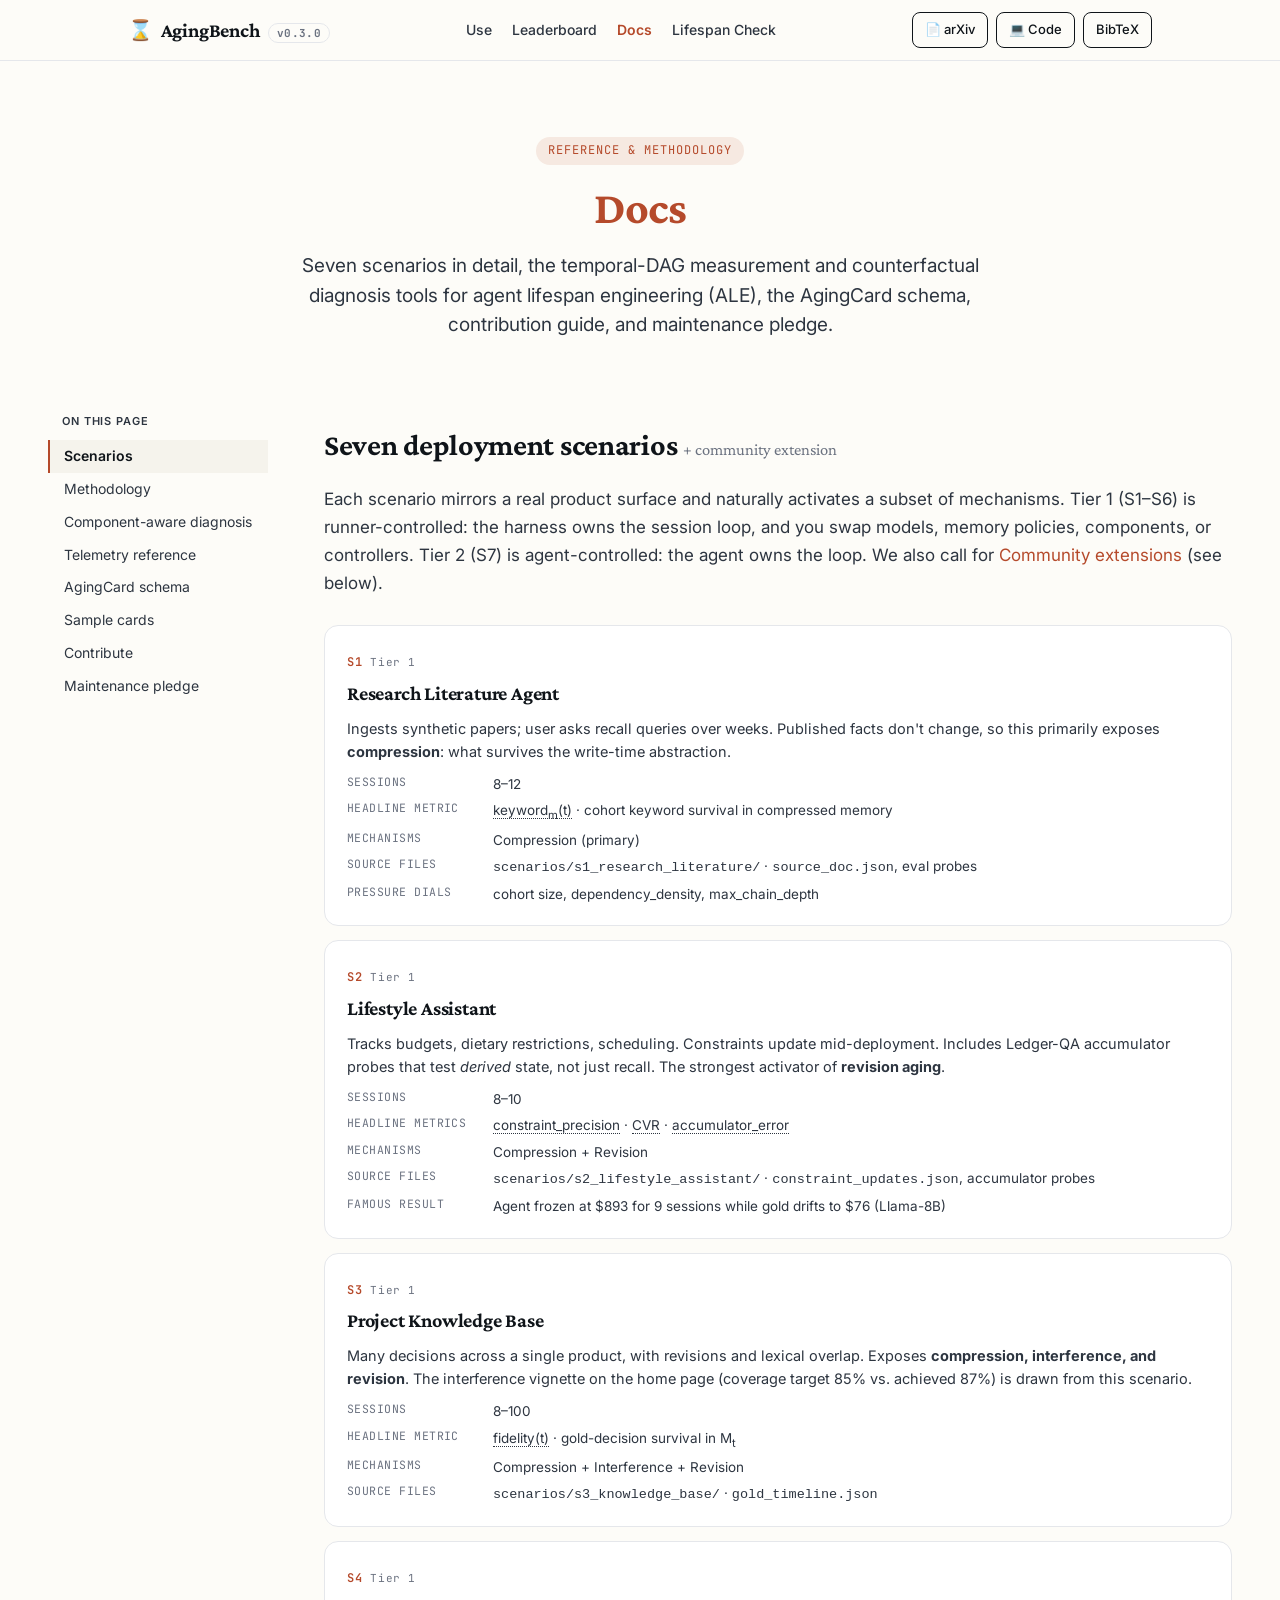
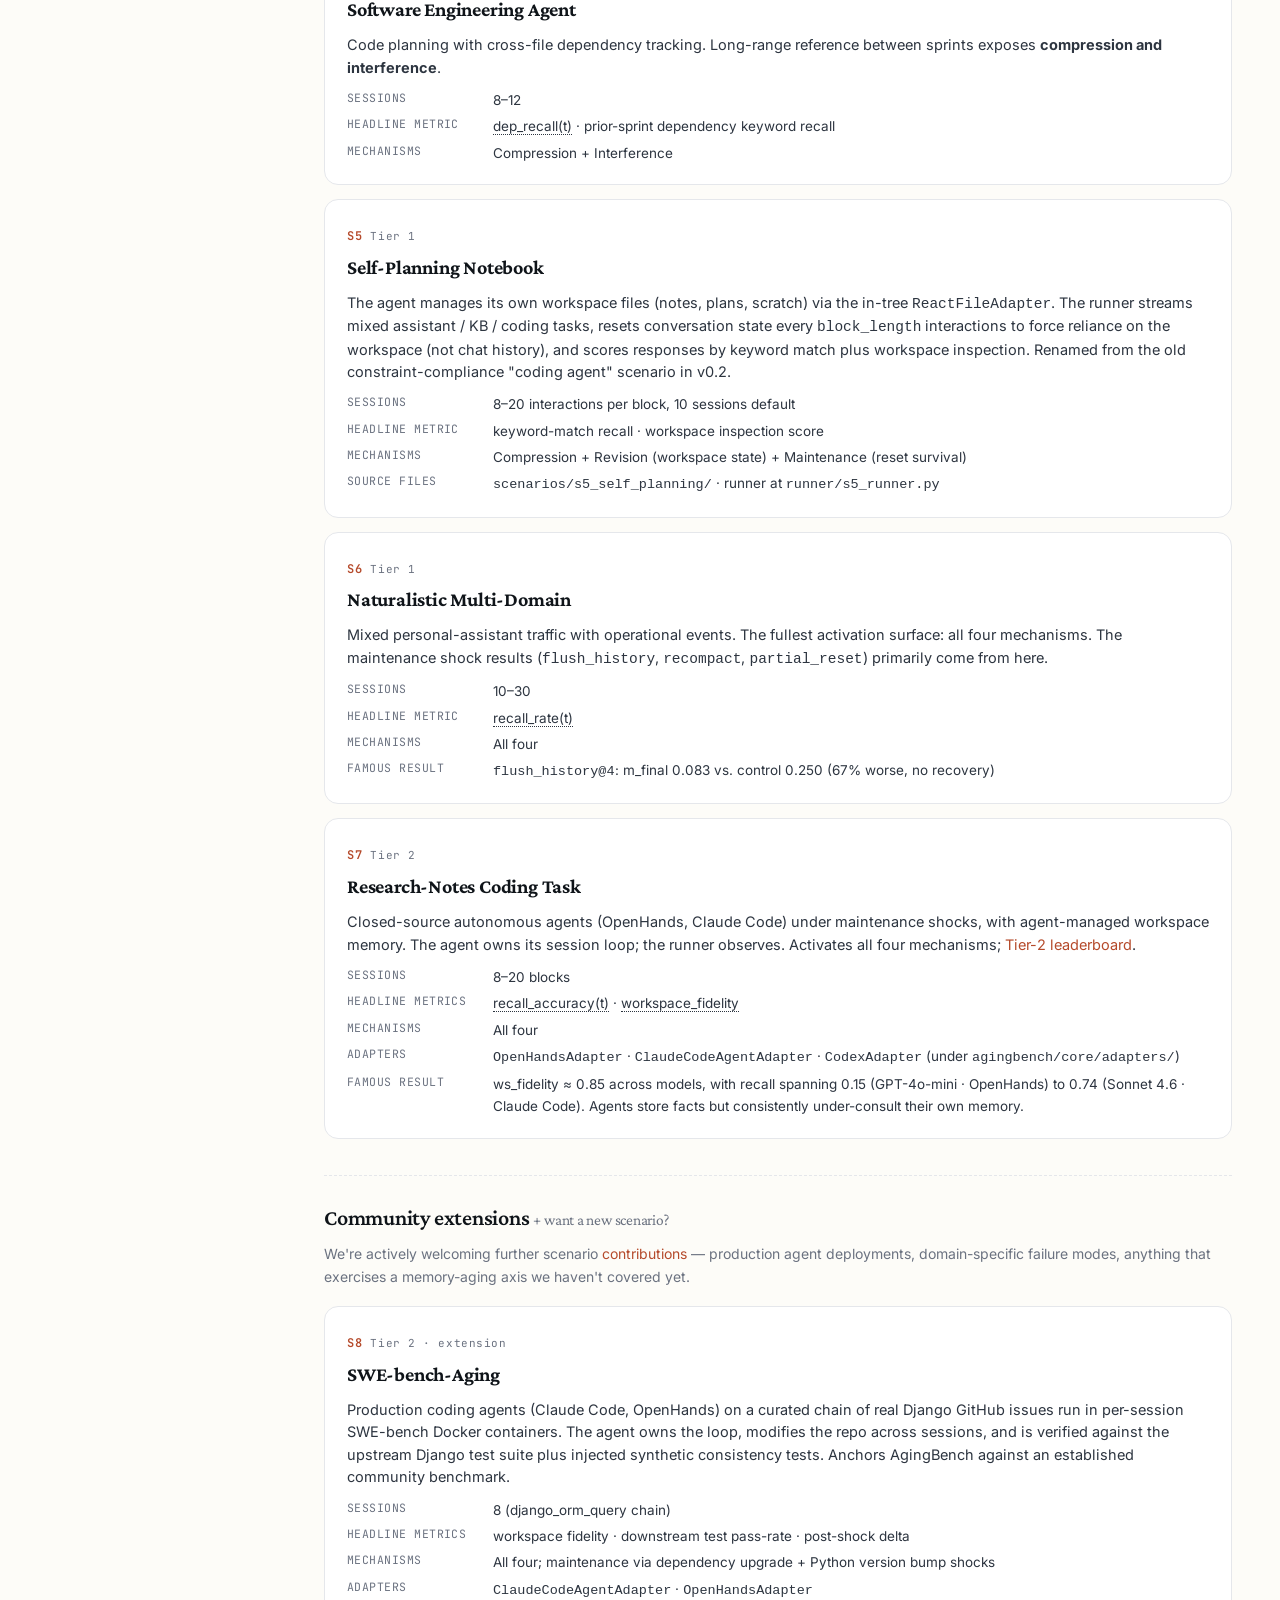
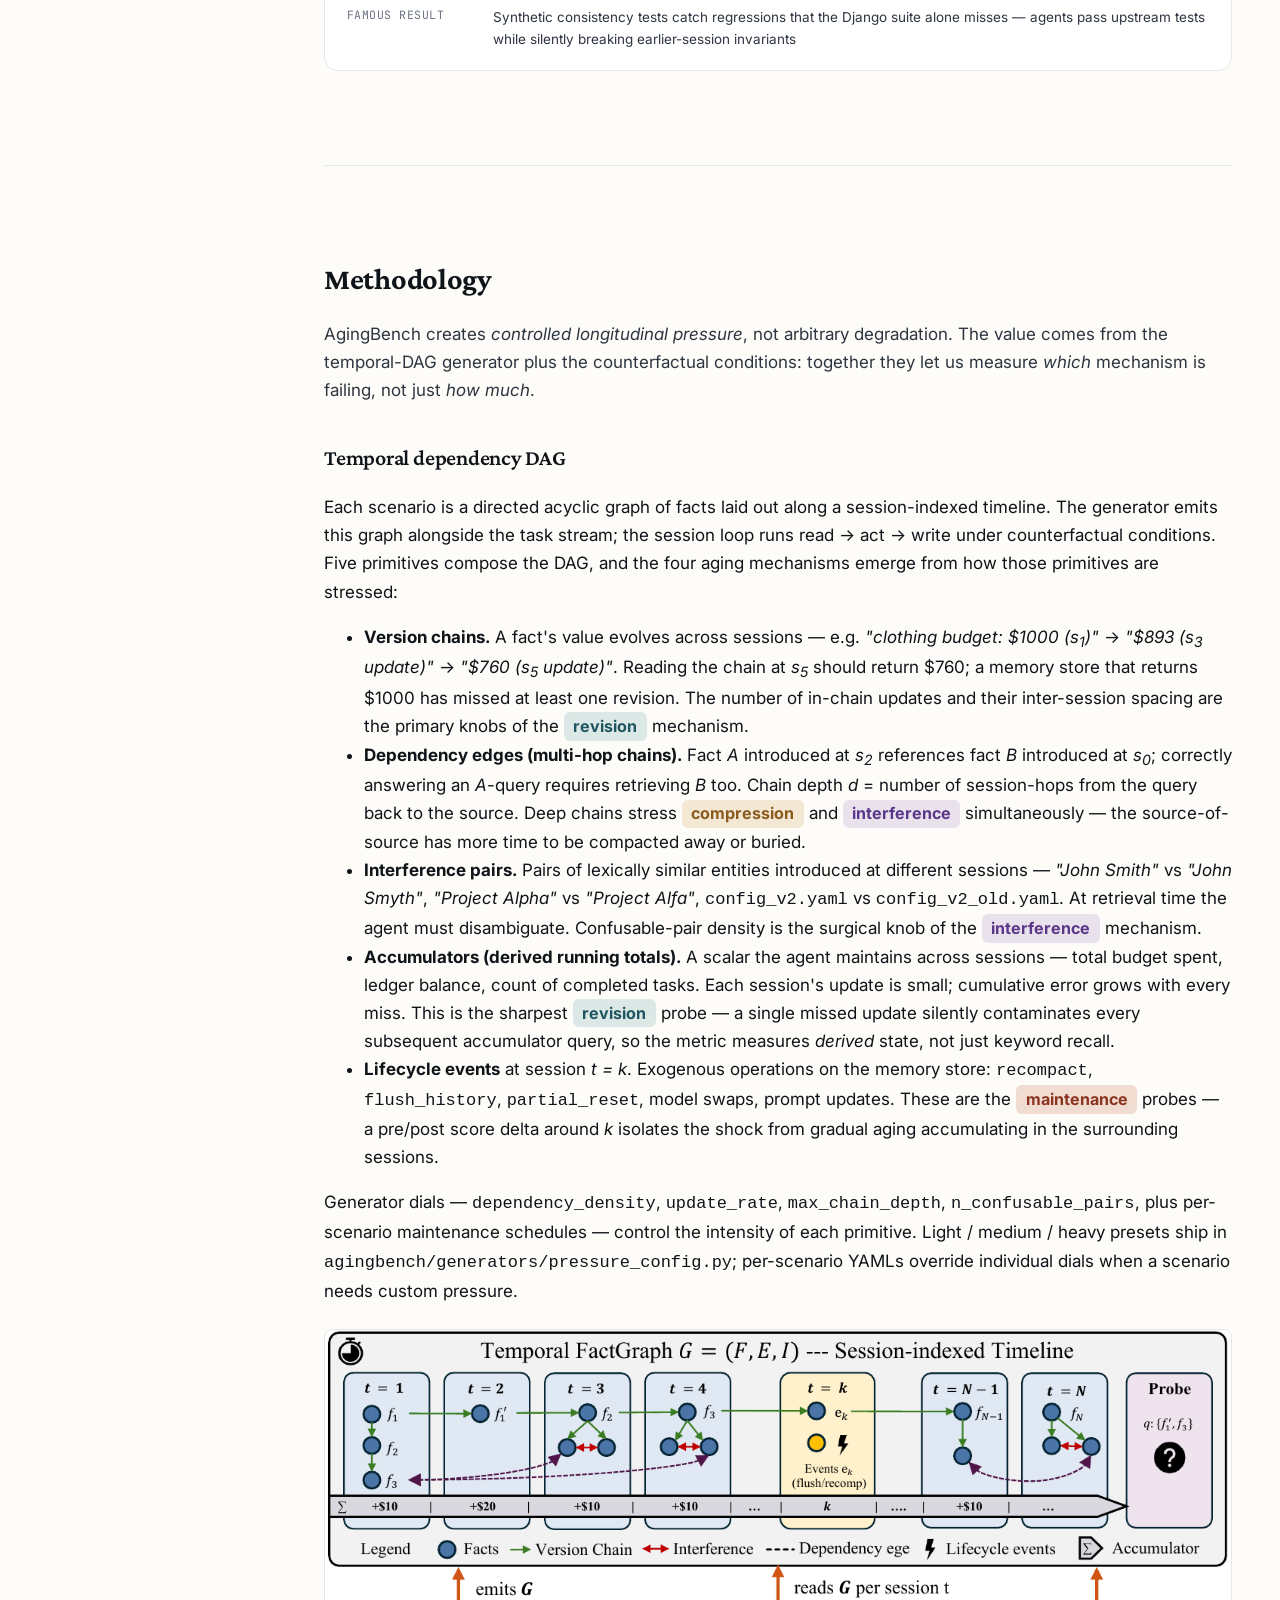
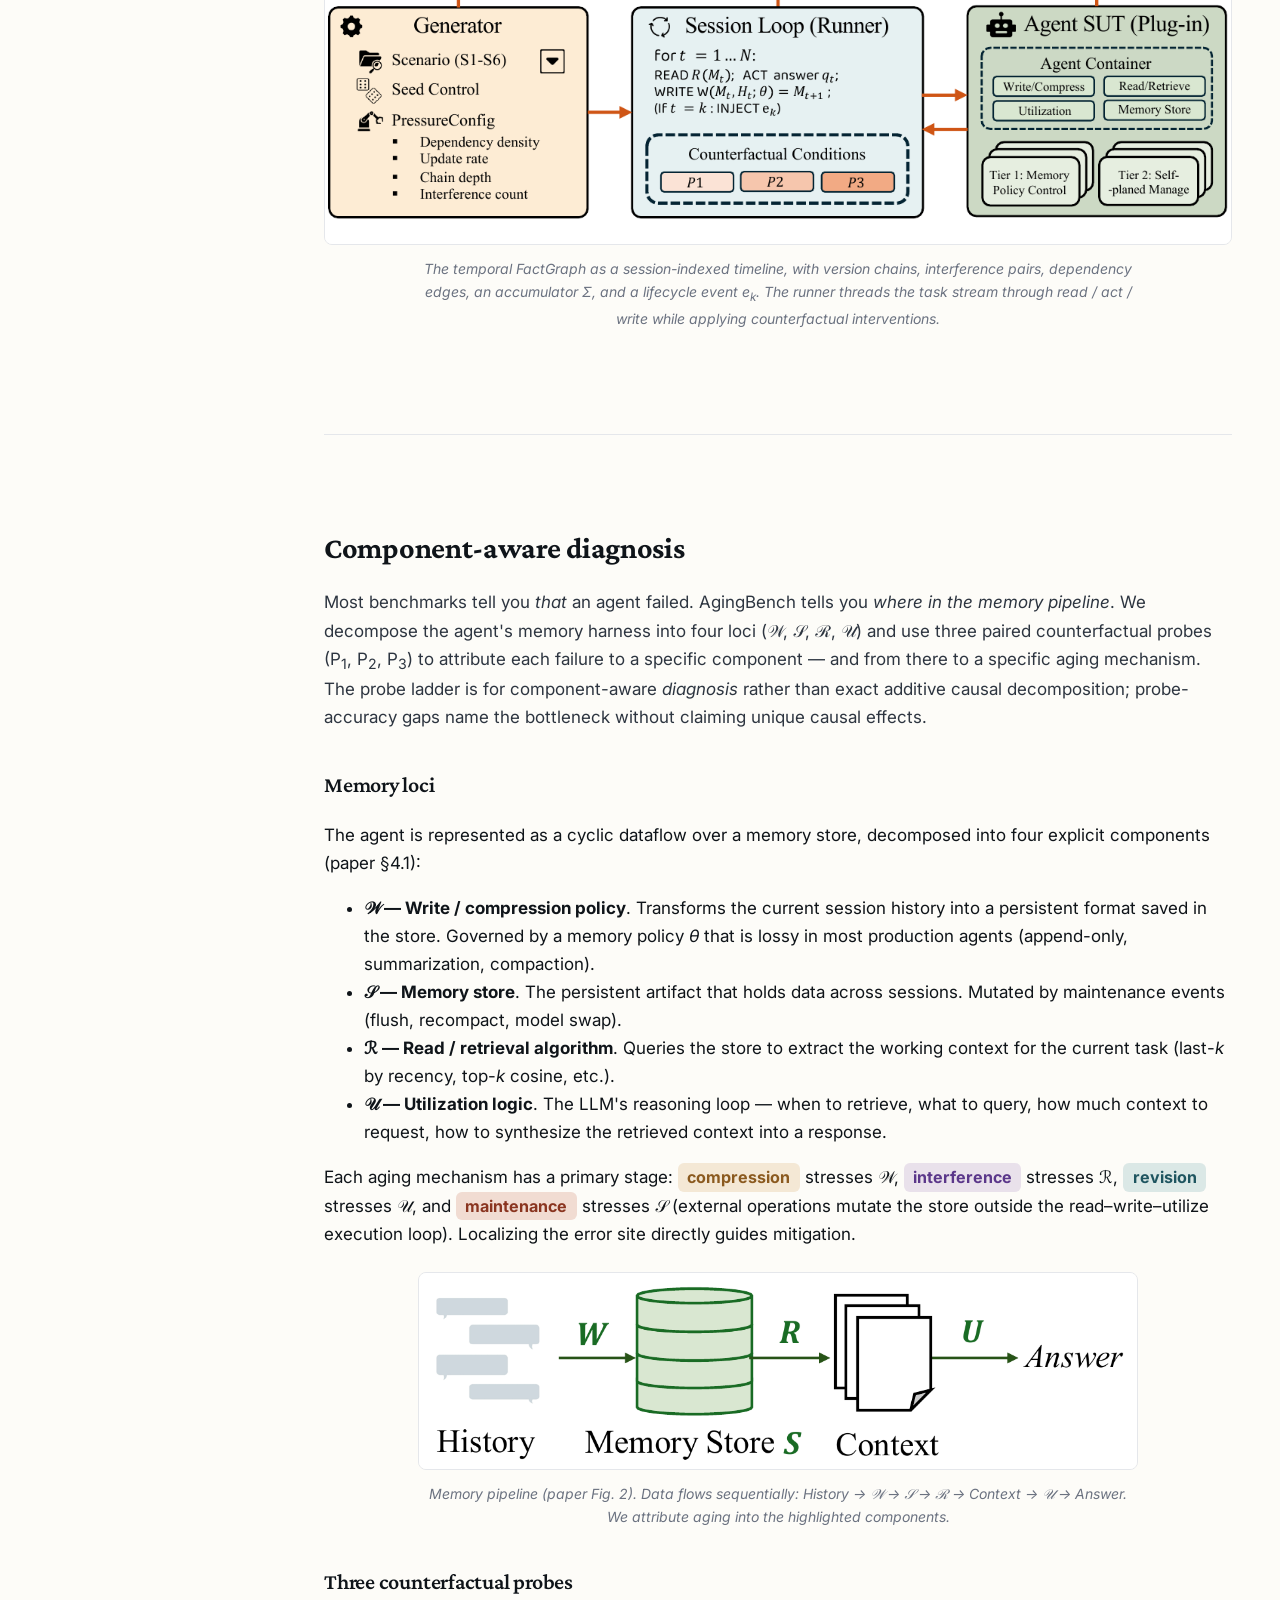
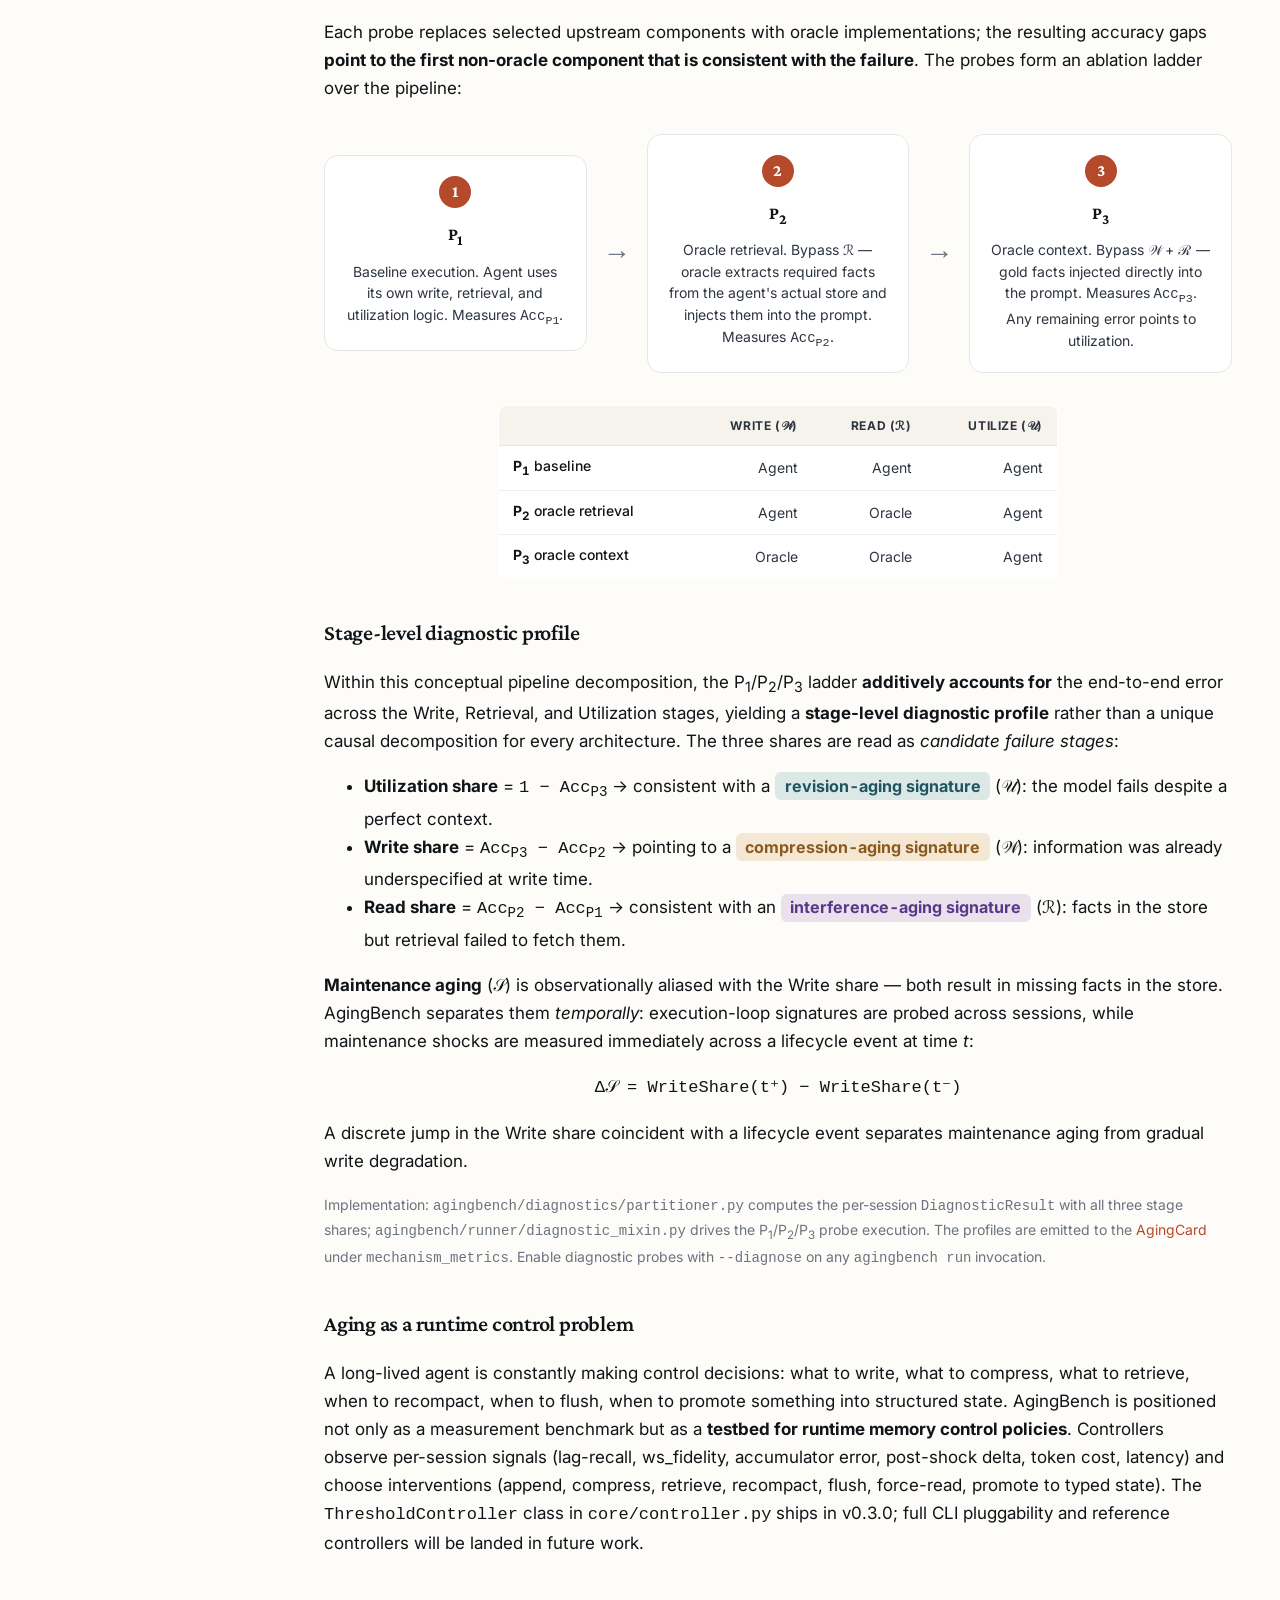
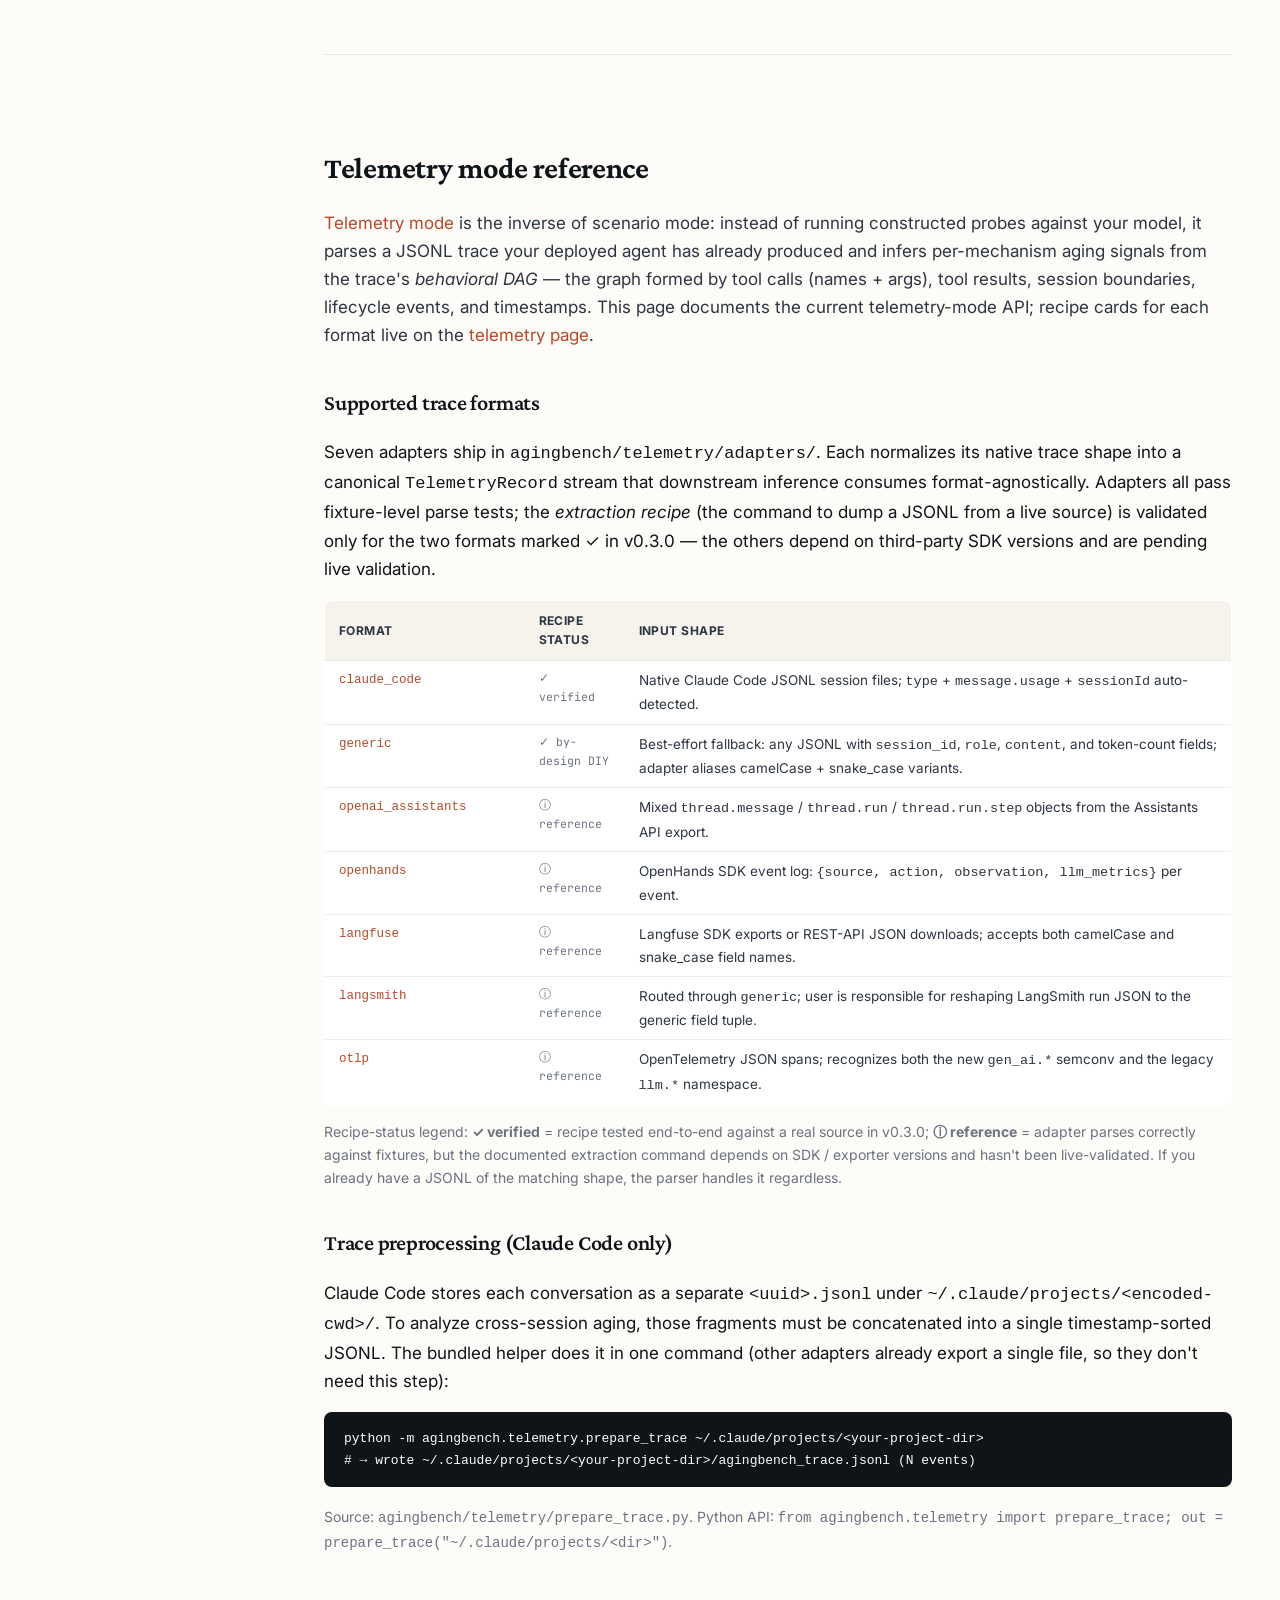
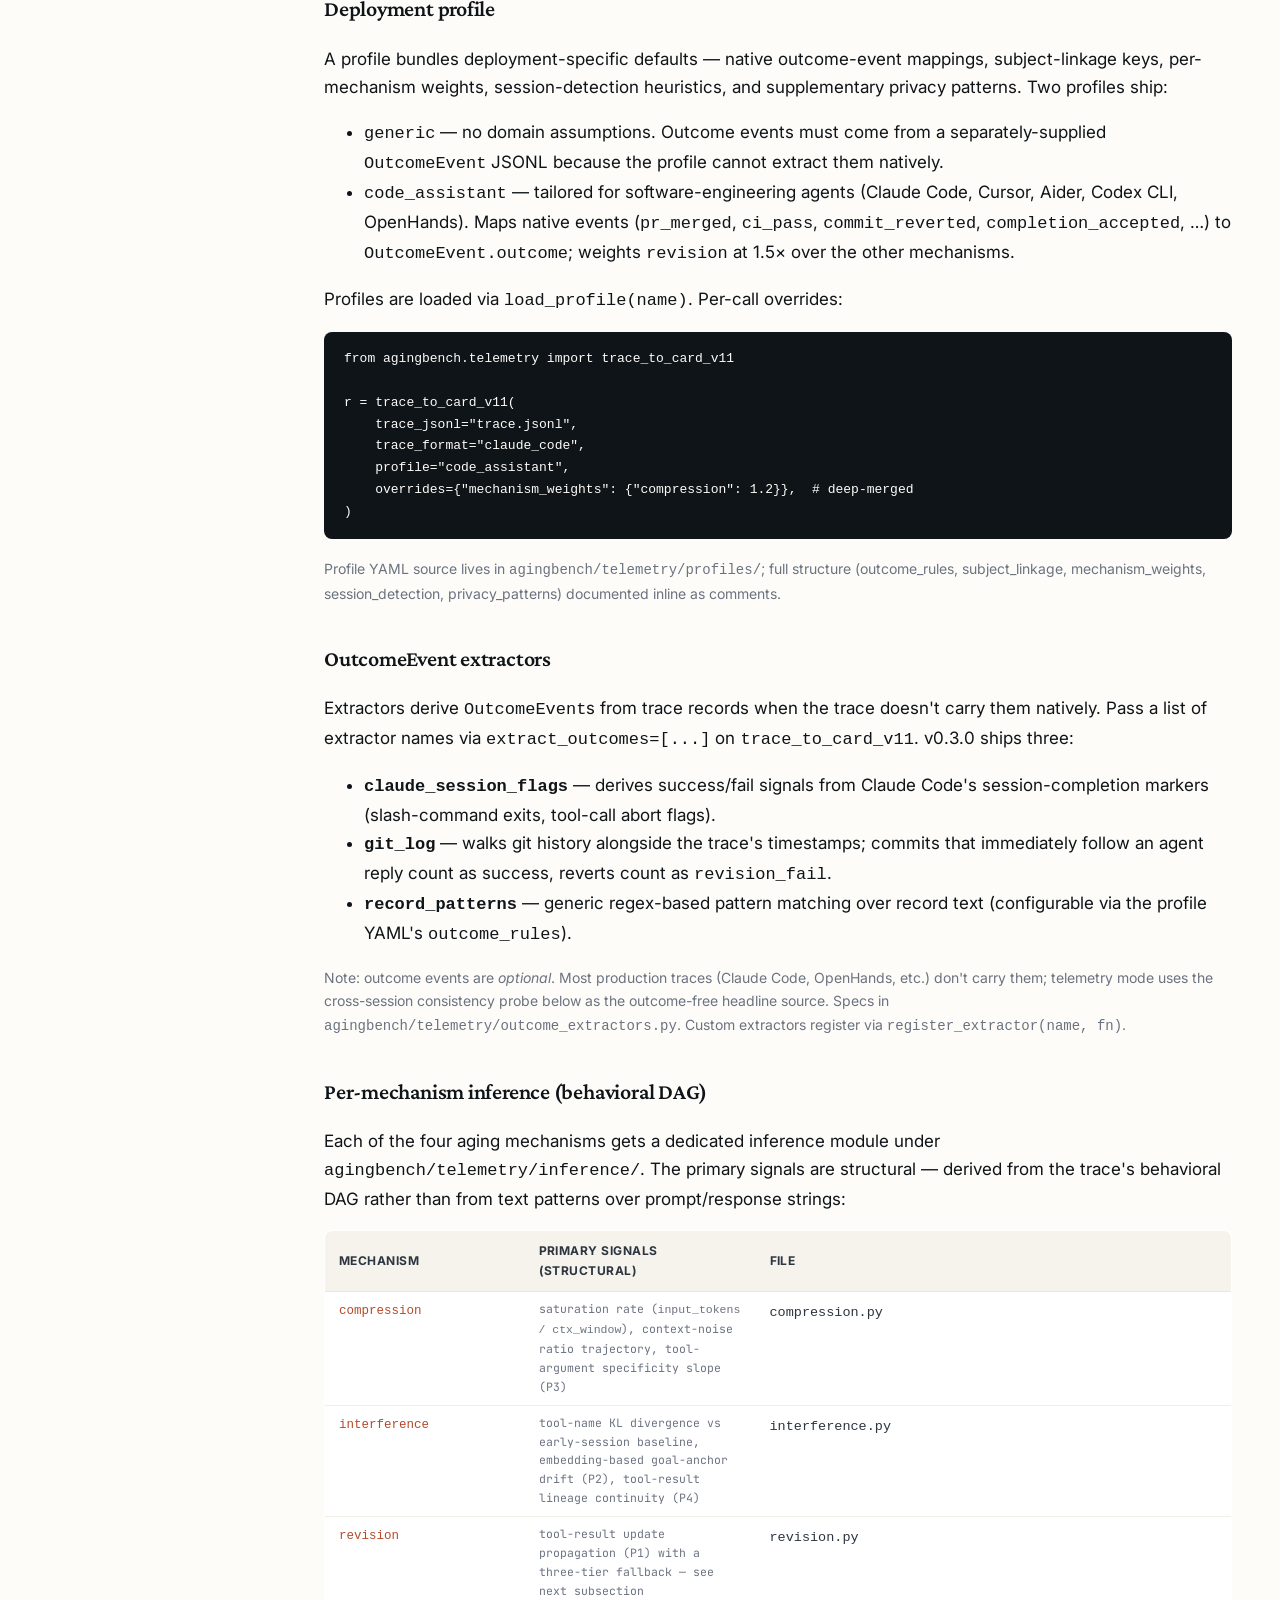
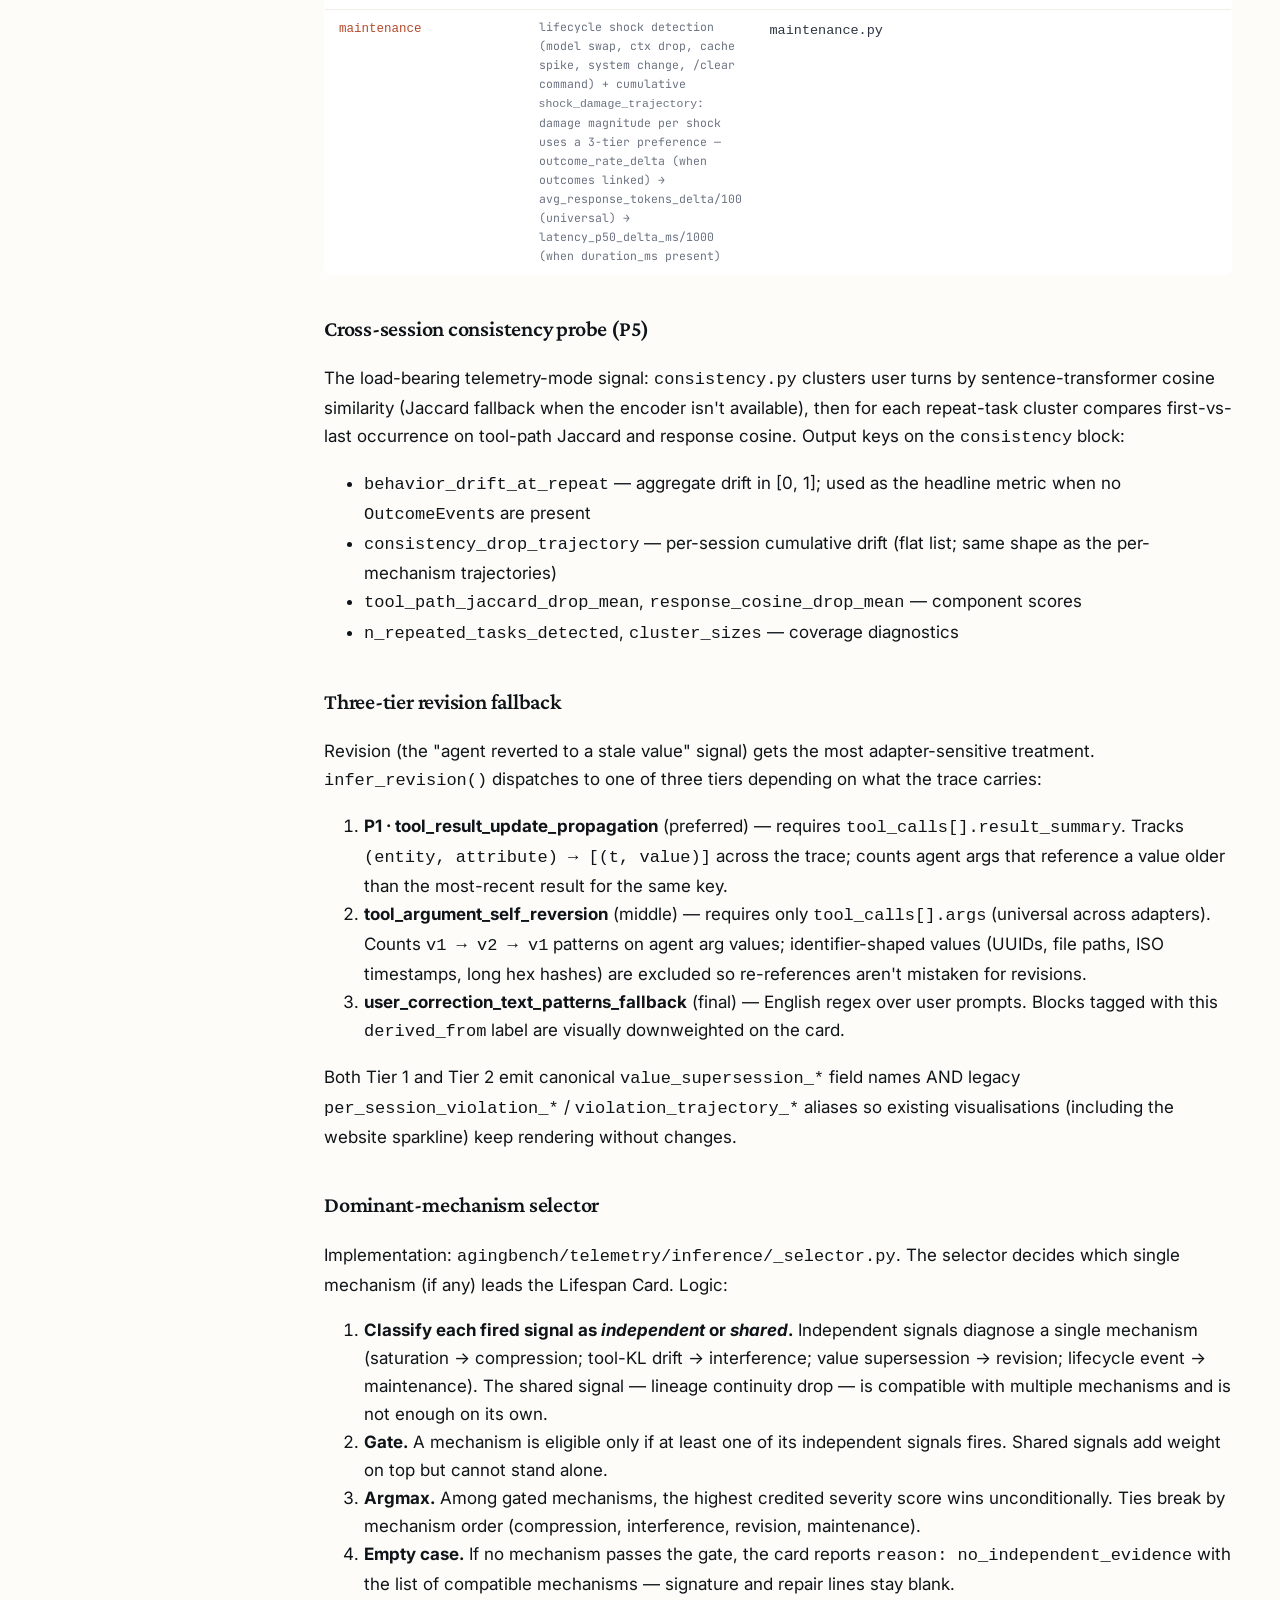
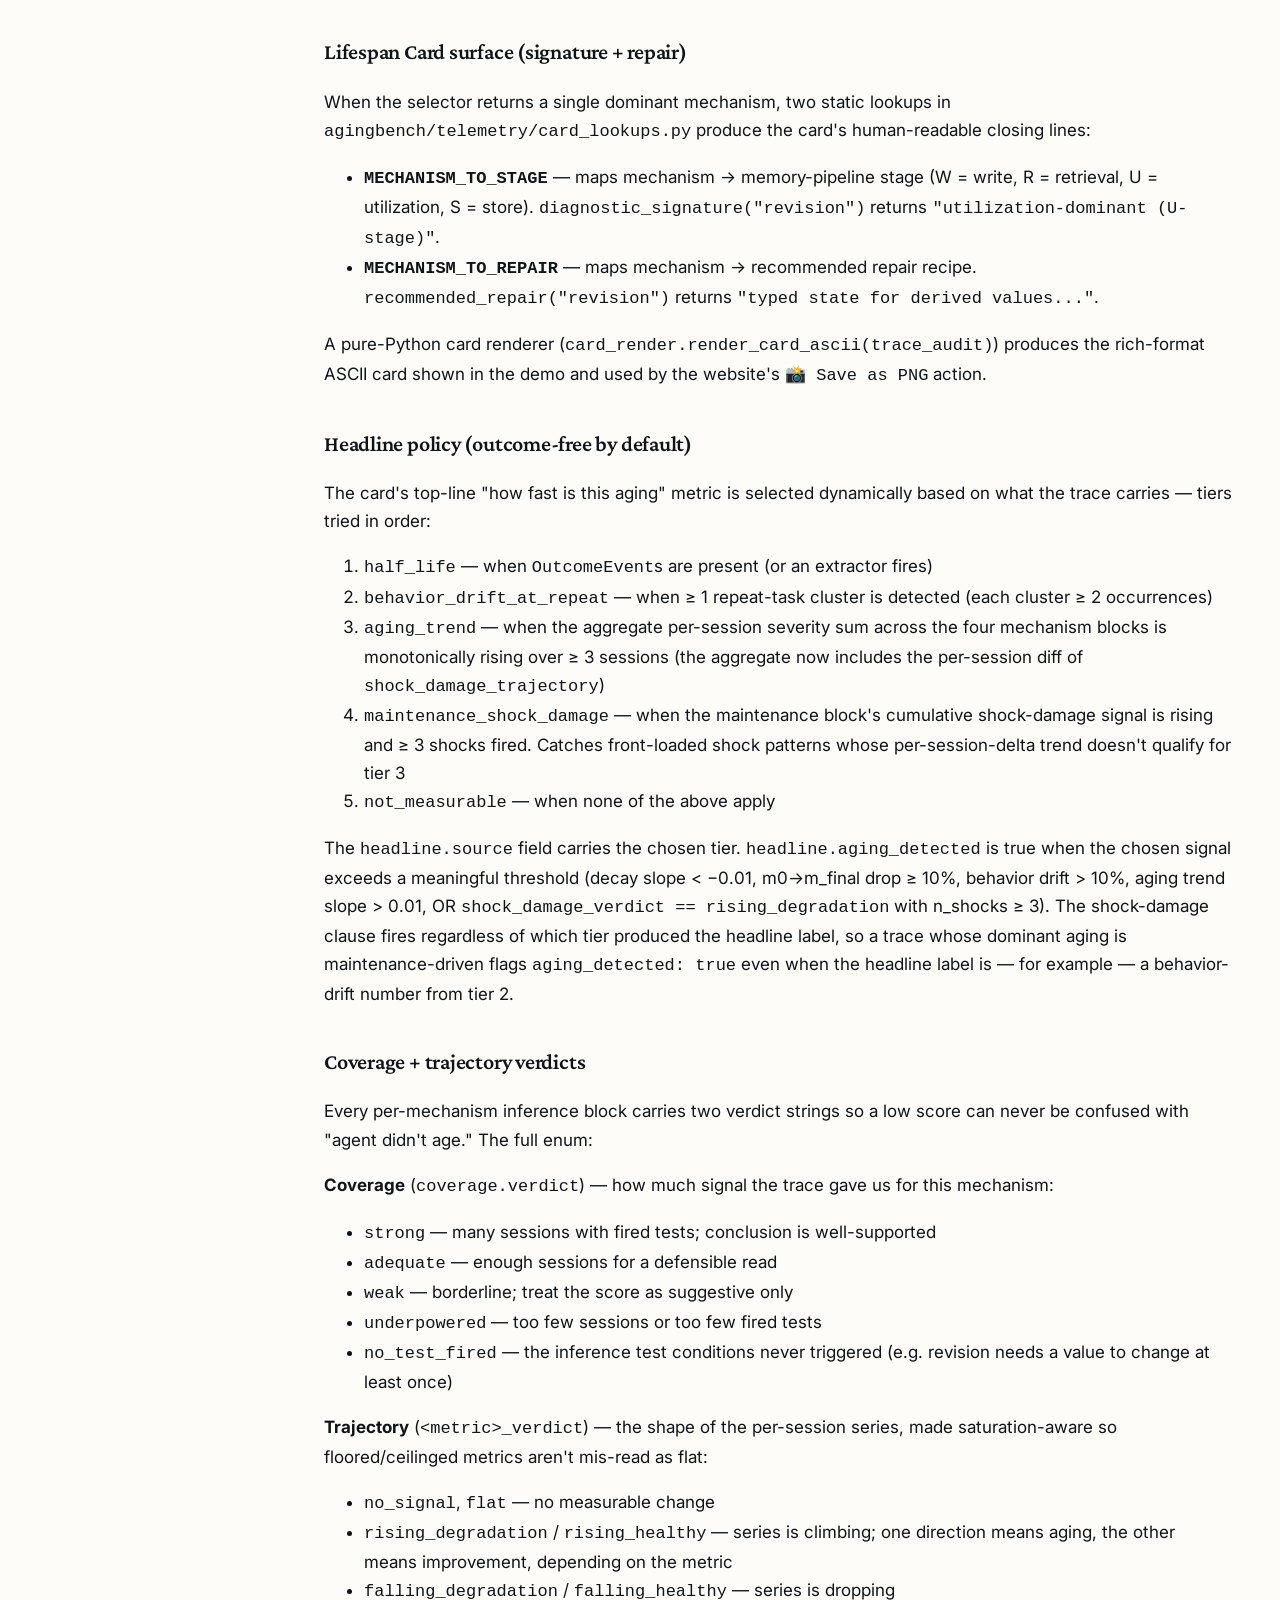
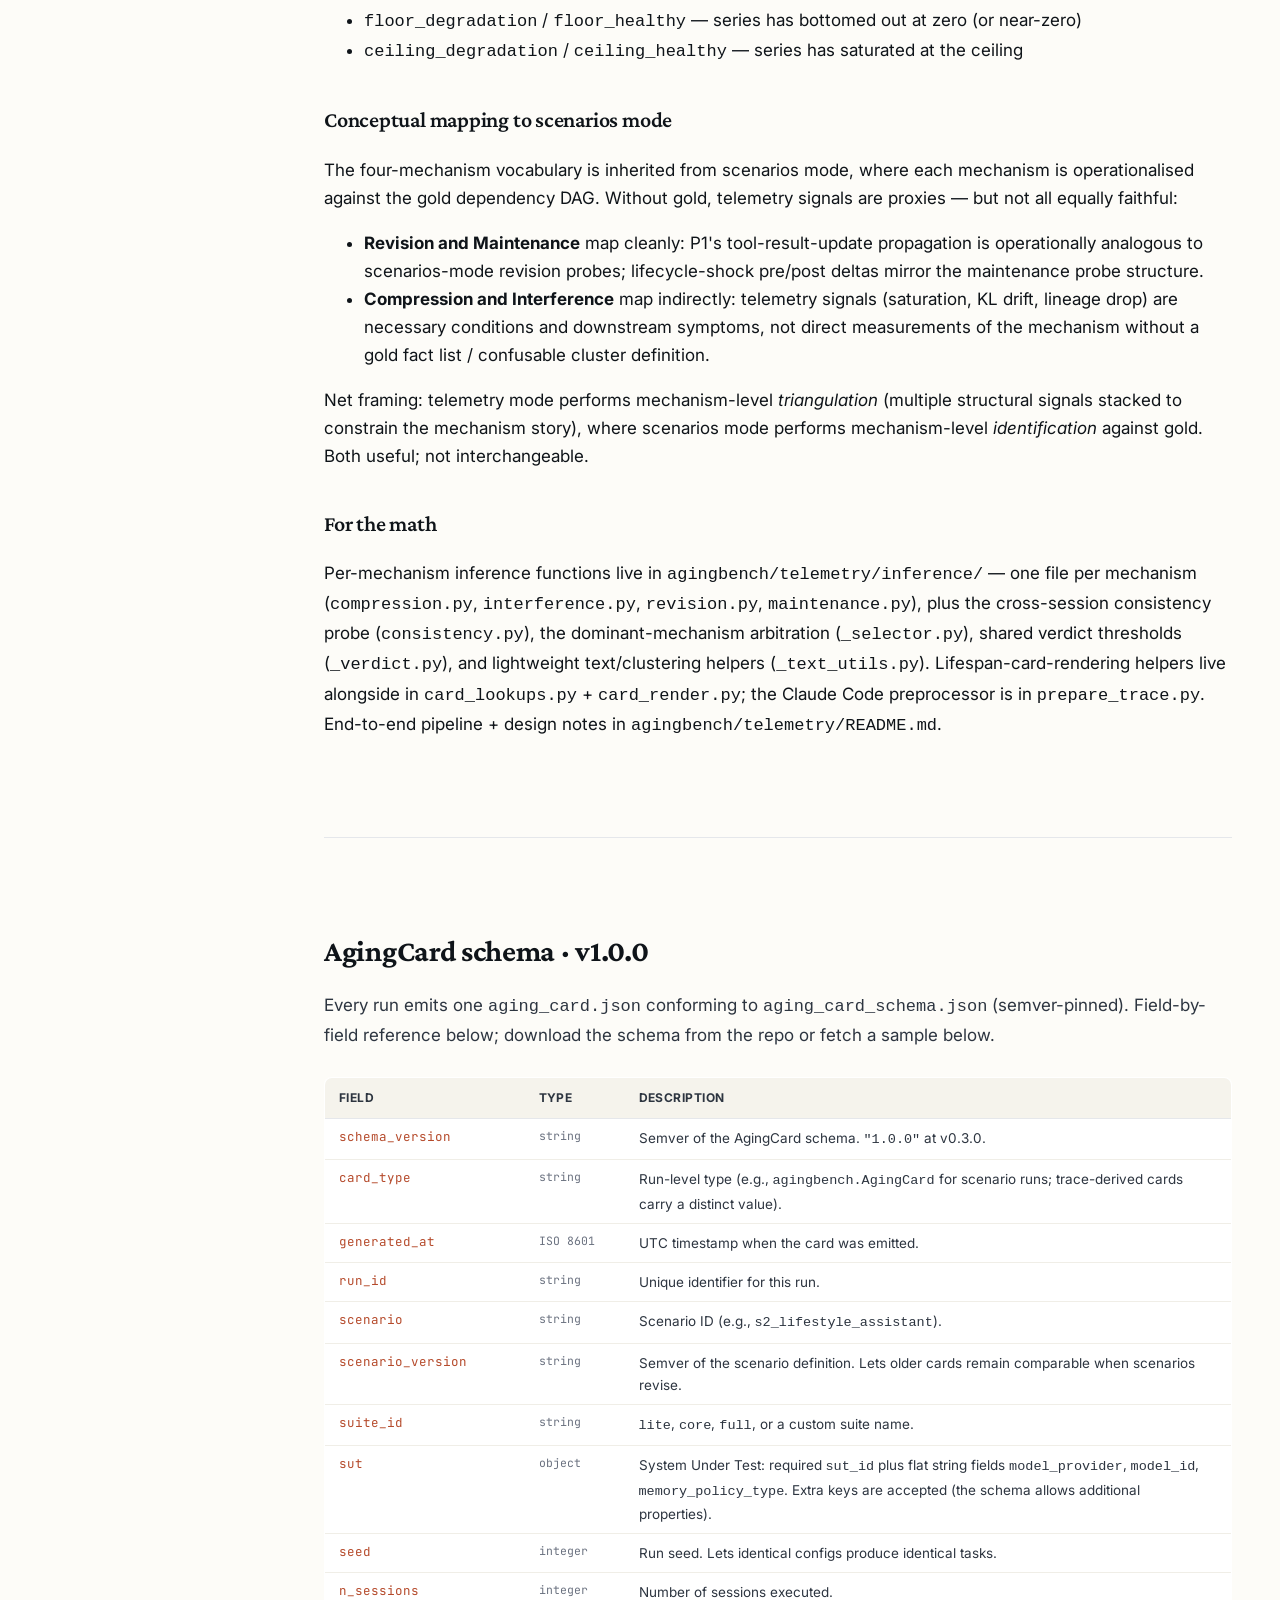
==== docs.html @ 707716f9 "fix urls" ====
<!DOCTYPE html>
<html lang="en">
<head>
  <meta charset="UTF-8" />
  <meta name="viewport" content="width=device-width, initial-scale=1.0" />
  <title>Docs · AgingBench</title>
  <meta name="description" content="Scenarios catalog, methodology, AgingCard schema reference, contributing guide, and maintenance pledge for AgingBench." />

  <meta property="og:title" content="AgingBench documentation" />
  <meta property="og:description" content="Scenarios, methodology, AgingCard schema, contributing." />
  <meta property="og:type" content="website" />

  <link rel="icon" href="data:image/svg+xml;utf8,&lt;svg xmlns='http://www.w3.org/2000/svg' viewBox='0 0 64 64'&gt;&lt;text y='52' font-size='52'&gt;⌛&lt;/text&gt;&lt;/svg&gt;" />
  <link rel="preconnect" href="https://fonts.googleapis.com" />
  <link rel="preconnect" href="https://fonts.gstatic.com" crossorigin />
  <link href="https://fonts.googleapis.com/css2?family=Crimson+Pro:wght@400;600;700&family=Inter:wght@400;500;600;700&family=JetBrains+Mono:wght@400;500&display=swap" rel="stylesheet" />
  <link rel="stylesheet" href="assets/css/main.css" />
</head>
<body>

<!-- ========== HEADER ========== -->
<header class="site-header">
  <div class="container header-inner">
    <a class="brand" href="index.html"><span class="brand-mark">⌛</span> AgingBench<span class="version-badge">v0.3.0</span></a>
    <nav class="top-nav">
      <a href="use.html">Use</a>
      <a href="leaderboard.html">Leaderboard</a>
      <a href="docs.html" aria-current="page" class="nav-active">Docs</a>
      <a href="telemetry.html">Lifespan Check</a>
    </nav>
    <div class="resource-buttons">
      <a href="https://arxiv.org/abs/2605.XXXXX" class="btn" target="_blank" rel="noopener">📄 arXiv</a>
      <a href="https://github.com/AgingBench/AgingBench" class="btn">💻 Code</a>
      <a href="index.html#cite" class="btn">BibTeX</a>
    </div>
  </div>
</header>

<a id="top"></a>

<!-- ========== HERO ========== -->
<section class="hero hero-tight">
  <div class="container">
    <p class="venue-tag">Reference &amp; methodology</p>
    <h1 class="hero-title">Docs</h1>
    <p class="hero-tagline">Seven scenarios in detail, the temporal-DAG measurement and counterfactual diagnosis tools for agent lifespan engineering (ALE), the AgingCard schema, contribution guide, and maintenance pledge.</p>
  </div>
</section>

<!-- ========== DOCS LAYOUT (sidebar + main) ========== -->
<div class="docs-layout">
  <aside class="docs-sidebar">
    <nav class="docs-side-nav" aria-label="Page contents">
      <p class="docs-side-label">On this page</p>
      <a href="#scenarios" data-spy="scenarios">Scenarios</a>
      <a href="#methodology" data-spy="methodology">Methodology</a>
      <a href="#diagnose" data-spy="diagnose">Component-aware diagnosis</a>
      <a href="#telemetry" data-spy="telemetry">Telemetry reference</a>
      <a href="#schema" data-spy="schema">AgingCard schema</a>
      <a href="#samples" data-spy="samples">Sample cards</a>
      <!-- TEMP: Harbor integration hidden until follow-up release -->
      <!-- <a href="#harbor" data-spy="harbor">Harbor integration <em>(planned)</em></a> -->
      <a href="#contribute" data-spy="contribute">Contribute</a>
      <a href="#pledge" data-spy="pledge">Maintenance pledge</a>
    </nav>
  </aside>

  <main class="docs-main">

<!-- ========== SCENARIOS CATALOG ========== -->
<section id="scenarios" class="section">
  <div class="container">
    <h2 class="section-title">Seven deployment scenarios <span class="muted-line" style="font-size:0.55em; font-weight:400; letter-spacing:0;">+ community extension</span></h2>
    <p class="section-lead">Each scenario mirrors a real product surface and naturally activates a subset of mechanisms. Tier 1 (S1–S6) is runner-controlled: the harness owns the session loop, and you swap models, memory policies, components, or controllers. Tier 2 (S7) is agent-controlled: the agent owns the loop. We also call for <a href="#extensions-divider">Community extensions</a> (see below).</p>

    <article class="scenario-detail">
      <div class="scen-id">S1</div><span class="scen-tier">Tier 1</span>
      <h4>Research Literature Agent</h4>
      <p>Ingests synthetic papers; user asks recall queries over weeks. Published facts don't change, so this primarily exposes <strong>compression</strong>: what survives the write-time abstraction.</p>
      <dl>
        <dt>Sessions</dt><dd>8–12</dd>
        <dt>Headline metric</dt><dd><span class="metric" data-metric="kw_m">keyword<sub>m</sub>(t)</span> · cohort keyword survival in compressed memory</dd>
        <dt>Mechanisms</dt><dd>Compression (primary)</dd>
        <dt>Source files</dt><dd><code>scenarios/s1_research_literature/</code> · <code>source_doc.json</code>, eval probes</dd>
        <dt>Pressure dials</dt><dd>cohort size, dependency_density, max_chain_depth</dd>
      </dl>
    </article>

    <article class="scenario-detail">
      <div class="scen-id">S2</div><span class="scen-tier">Tier 1</span>
      <h4>Lifestyle Assistant</h4>
      <p>Tracks budgets, dietary restrictions, scheduling. Constraints update mid-deployment. Includes Ledger-QA accumulator probes that test <em>derived</em> state, not just recall. The strongest activator of <strong>revision aging</strong>.</p>
      <dl>
        <dt>Sessions</dt><dd>8–10</dd>
        <dt>Headline metrics</dt><dd><span class="metric" data-metric="prec">constraint_precision</span> · <span class="metric" data-metric="cvr">CVR</span> · <span class="metric" data-metric="accum_err">accumulator_error</span></dd>
        <dt>Mechanisms</dt><dd>Compression + Revision</dd>
        <dt>Source files</dt><dd><code>scenarios/s2_lifestyle_assistant/</code> · <code>constraint_updates.json</code>, accumulator probes</dd>
        <dt>Famous result</dt><dd>Agent frozen at $893 for 9 sessions while gold drifts to $76 (Llama-8B)</dd>
      </dl>
    </article>

    <article class="scenario-detail">
      <div class="scen-id">S3</div><span class="scen-tier">Tier 1</span>
      <h4>Project Knowledge Base</h4>
      <p>Many decisions across a single product, with revisions and lexical overlap. Exposes <strong>compression, interference, and revision</strong>. The interference vignette on the home page (coverage target 85% vs. achieved 87%) is drawn from this scenario.</p>
      <dl>
        <dt>Sessions</dt><dd>8–100</dd>
        <dt>Headline metric</dt><dd><span class="metric" data-metric="fidel">fidelity(t)</span> · gold-decision survival in M<sub>t</sub></dd>
        <dt>Mechanisms</dt><dd>Compression + Interference + Revision</dd>
        <dt>Source files</dt><dd><code>scenarios/s3_knowledge_base/</code> · <code>gold_timeline.json</code></dd>
      </dl>
    </article>

    <article class="scenario-detail">
      <div class="scen-id">S4</div><span class="scen-tier">Tier 1</span>
      <h4>Software Engineering Agent</h4>
      <p>Code planning with cross-file dependency tracking. Long-range reference between sprints exposes <strong>compression and interference</strong>.</p>
      <dl>
        <dt>Sessions</dt><dd>8–12</dd>
        <dt>Headline metric</dt><dd><span class="metric" data-metric="dep_rec">dep_recall(t)</span> · prior-sprint dependency keyword recall</dd>
        <dt>Mechanisms</dt><dd>Compression + Interference</dd>
      </dl>
    </article>

    <article class="scenario-detail">
      <div class="scen-id">S5</div><span class="scen-tier">Tier 1</span>
      <h4>Self-Planning Notebook</h4>
      <p>The agent manages its own workspace files (notes, plans, scratch) via the in-tree <code>ReactFileAdapter</code>. The runner streams mixed assistant / KB / coding tasks, resets conversation state every <code>block_length</code> interactions to force reliance on the workspace (not chat history), and scores responses by keyword match plus workspace inspection. Renamed from the old constraint-compliance "coding agent" scenario in v0.2.</p>
      <dl>
        <dt>Sessions</dt><dd>8–20 interactions per block, 10 sessions default</dd>
        <dt>Headline metric</dt><dd>keyword-match recall · workspace inspection score</dd>
        <dt>Mechanisms</dt><dd>Compression + Revision (workspace state) + Maintenance (reset survival)</dd>
        <dt>Source files</dt><dd><code>scenarios/s5_self_planning/</code> · runner at <code>runner/s5_runner.py</code></dd>
      </dl>
    </article>

    <article class="scenario-detail">
      <div class="scen-id">S6</div><span class="scen-tier">Tier 1</span>
      <h4>Naturalistic Multi-Domain</h4>
      <p>Mixed personal-assistant traffic with operational events. The fullest activation surface: all four mechanisms. The maintenance shock results (<code>flush_history</code>, <code>recompact</code>, <code>partial_reset</code>) primarily come from here.</p>
      <dl>
        <dt>Sessions</dt><dd>10–30</dd>
        <dt>Headline metric</dt><dd><span class="metric" data-metric="s6_recall">recall_rate(t)</span></dd>
        <dt>Mechanisms</dt><dd>All four</dd>
        <dt>Famous result</dt><dd><code>flush_history@4</code>: m_final 0.083 vs. control 0.250 (67% worse, no recovery)</dd>
      </dl>
    </article>

    <article class="scenario-detail">
      <div class="scen-id">S7</div><span class="scen-tier">Tier 2</span>
      <h4>Research-Notes Coding Task</h4>
      <p>Closed-source autonomous agents (OpenHands, Claude Code) under maintenance shocks, with agent-managed workspace memory. The agent owns its session loop; the runner observes. Activates all four mechanisms; <a href="leaderboard.html#track-agent">Tier-2 leaderboard</a>.</p>
      <dl>
        <dt>Sessions</dt><dd>8–20 blocks</dd>
        <dt>Headline metrics</dt><dd><span class="metric" data-metric="s7_recall">recall_accuracy(t)</span> · <span class="metric" data-metric="ws_fid">workspace_fidelity</span></dd>
        <dt>Mechanisms</dt><dd>All four</dd>
        <dt>Adapters</dt><dd><code>OpenHandsAdapter</code> · <code>ClaudeCodeAgentAdapter</code> · <code>CodexAdapter</code> (under <code>agingbench/core/adapters/</code>)</dd>
        <dt>Famous result</dt><dd>ws_fidelity ≈ 0.85 across models, with recall spanning 0.15 (GPT-4o-mini · OpenHands) to 0.74 (Sonnet 4.6 · Claude Code). Agents store facts but consistently under-consult their own memory.</dd>
      </dl>
    </article>

    <!-- ========== COMMUNITY EXTENSIONS DIVIDER ========== -->
    <div id="extensions-divider" style="margin: 36px 0 18px; padding-top: 24px; border-top: 1px dashed var(--line);">
      <h3 class="subsection" style="margin: 0 0 6px;">Community extensions <span class="muted" style="font-weight: 400; font-size: 0.7em;">+ want a new scenario?</span></h3>
      <p class="muted-line" style="margin: 0;">We're actively welcoming further scenario <a href="#contribute">contributions</a> — production agent deployments, domain-specific failure modes, anything that exercises a memory-aging axis we haven't covered yet.</p>
    </div>

    <article class="scenario-detail">
      <div class="scen-id">S8</div><span class="scen-tier">Tier 2 · extension</span>
      <h4>SWE-bench-Aging</h4>
      <p>Production coding agents (Claude Code, OpenHands) on a curated chain of real Django GitHub issues run in per-session SWE-bench Docker containers. The agent owns the loop, modifies the repo across sessions, and is verified against the upstream Django test suite plus injected synthetic consistency tests. Anchors AgingBench against an established community benchmark.</p>
      <dl>
        <dt>Sessions</dt><dd>8 (django_orm_query chain)</dd>
        <dt>Headline metrics</dt><dd>workspace fidelity · downstream test pass-rate · post-shock delta</dd>
        <dt>Mechanisms</dt><dd>All four; maintenance via dependency upgrade + Python version bump shocks</dd>
        <dt>Adapters</dt><dd><code>ClaudeCodeAgentAdapter</code> · <code>OpenHandsAdapter</code></dd>
        <dt>Famous result</dt><dd>Synthetic consistency tests catch regressions that the Django suite alone misses — agents pass upstream tests while silently breaking earlier-session invariants</dd>
      </dl>
    </article>

  </div>
</section>

<!-- ========== METHODOLOGY ========== -->
<section id="methodology" class="section">
  <div class="container">
    <h2 class="section-title">Methodology</h2>
    <p class="section-lead">AgingBench creates <em>controlled longitudinal pressure</em>, not arbitrary degradation. The value comes from the temporal-DAG generator plus the counterfactual conditions: together they let us measure <em>which</em> mechanism is failing, not just <em>how much</em>.</p>

    <h3 class="subsection">Temporal dependency DAG</h3>
    <p>Each scenario is a directed acyclic graph of facts laid out along a session-indexed timeline. The generator emits this graph alongside the task stream; the session loop runs read → act → write under counterfactual conditions. Five primitives compose the DAG, and the four aging mechanisms emerge from how those primitives are stressed:</p>
    <ul>
      <li><strong>Version chains.</strong> A fact's value evolves across sessions — e.g. <em>"clothing budget: $1000 (s<sub>1</sub>)"</em> → <em>"$893 (s<sub>3</sub> update)"</em> → <em>"$760 (s<sub>5</sub> update)"</em>. Reading the chain at <em>s<sub>5</sub></em> should return $760; a memory store that returns $1000 has missed at least one revision. The number of in-chain updates and their inter-session spacing are the primary knobs of the <span class="highlight-pill revision">revision</span> mechanism.</li>
      <li><strong>Dependency edges (multi-hop chains).</strong> Fact <em>A</em> introduced at <em>s<sub>2</sub></em> references fact <em>B</em> introduced at <em>s<sub>0</sub></em>; correctly answering an <em>A</em>-query requires retrieving <em>B</em> too. Chain depth <em>d</em> = number of session-hops from the query back to the source. Deep chains stress <span class="highlight-pill compression">compression</span> and <span class="highlight-pill interference">interference</span> simultaneously — the source-of-source has more time to be compacted away or buried.</li>
      <li><strong>Interference pairs.</strong> Pairs of lexically similar entities introduced at different sessions — <em>"John Smith"</em> vs <em>"John Smyth"</em>, <em>"Project Alpha"</em> vs <em>"Project Alfa"</em>, <code>config_v2.yaml</code> vs <code>config_v2_old.yaml</code>. At retrieval time the agent must disambiguate. Confusable-pair density is the surgical knob of the <span class="highlight-pill interference">interference</span> mechanism.</li>
      <li><strong>Accumulators (derived running totals).</strong> A scalar the agent maintains across sessions — total budget spent, ledger balance, count of completed tasks. Each session's update is small; cumulative error grows with every miss. This is the sharpest <span class="highlight-pill revision">revision</span> probe — a single missed update silently contaminates every subsequent accumulator query, so the metric measures <em>derived</em> state, not just keyword recall.</li>
      <li><strong>Lifecycle events</strong> at session <em>t = k</em>. Exogenous operations on the memory store: <code>recompact</code>, <code>flush_history</code>, <code>partial_reset</code>, model swaps, prompt updates. These are the <span class="highlight-pill maintenance">maintenance</span> probes — a pre/post score delta around <em>k</em> isolates the shock from gradual aging accumulating in the surrounding sessions.</li>
    </ul>
    <p>Generator dials — <code>dependency_density</code>, <code>update_rate</code>, <code>max_chain_depth</code>, <code>n_confusable_pairs</code>, plus per-scenario maintenance schedules — control the intensity of each primitive. Light / medium / heavy presets ship in <code>agingbench/generators/pressure_config.py</code>; per-scenario YAMLs override individual dials when a scenario needs custom pressure.</p>

    <figure class="figure">
      <img src="assets/img/framework_manual.png" alt="AgingBench evaluation pipeline" />
      <figcaption>The temporal FactGraph as a session-indexed timeline, with version chains, interference pairs, dependency edges, an accumulator Σ, and a lifecycle event <em>e<sub>k</sub></em>. The runner threads the task stream through read / act / write while applying counterfactual interventions.</figcaption>
    </figure>
  </div>
</section>

<!-- ========== COMPONENT-AWARE DIAGNOSIS ========== -->
<section id="diagnose" class="section">
  <div class="container">
    <h2 class="section-title">Component-aware diagnosis</h2>
    <p class="section-lead">Most benchmarks tell you <em>that</em> an agent failed. AgingBench tells you <em>where in the memory pipeline</em>. We decompose the agent's memory harness into four loci (𝒲, 𝒮, ℛ, 𝒰) and use three paired counterfactual probes (P<sub>1</sub>, P<sub>2</sub>, P<sub>3</sub>) to attribute each failure to a specific component — and from there to a specific aging mechanism. The probe ladder is for component-aware <em>diagnosis</em> rather than exact additive causal decomposition; probe-accuracy gaps name the bottleneck without claiming unique causal effects.</p>

    <h3 class="subsection">Memory loci</h3>
    <p>The agent is represented as a cyclic dataflow over a memory store, decomposed into four explicit components (paper §4.1):</p>
    <ul>
      <li><strong>𝒲 — Write / compression policy</strong>. Transforms the current session history into a persistent format saved in the store. Governed by a memory policy <em>θ</em> that is lossy in most production agents (append-only, summarization, compaction).</li>
      <li><strong>𝒮 — Memory store</strong>. The persistent artifact that holds data across sessions. Mutated by maintenance events (flush, recompact, model swap).</li>
      <li><strong>ℛ — Read / retrieval algorithm</strong>. Queries the store to extract the working context for the current task (last-<em>k</em> by recency, top-<em>k</em> cosine, etc.).</li>
      <li><strong>𝒰 — Utilization logic</strong>. The LLM's reasoning loop — when to retrieve, what to query, how much context to request, how to synthesize the retrieved context into a response.</li>
    </ul>
    <p>Each aging mechanism has a primary stage: <span class="highlight-pill compression">compression</span> stresses 𝒲, <span class="highlight-pill interference">interference</span> stresses ℛ, <span class="highlight-pill revision">revision</span> stresses 𝒰, and <span class="highlight-pill maintenance">maintenance</span> stresses 𝒮 (external operations mutate the store outside the read–write–utilize execution loop). Localizing the error site directly guides mitigation.</p>

    <figure class="figure narrow">
      <img src="assets/img/dataflow.png" alt="Memory pipeline dataflow with attribution components" />
      <figcaption>Memory pipeline (paper Fig. 2). Data flows sequentially: History → 𝒲 → 𝒮 → ℛ → Context → 𝒰 → Answer. We attribute aging into the highlighted components.</figcaption>
    </figure>

    <h3 class="subsection">Three counterfactual probes</h3>
    <p>Each probe replaces selected upstream components with oracle implementations; the resulting accuracy gaps <strong>point to the first non-oracle component that is consistent with the failure</strong>. The probes form an ablation ladder over the pipeline:</p>

    <div class="attr-flow">
      <div class="attr-step"><div class="attr-num">1</div><h4>P<sub>1</sub></h4><p>Baseline execution. Agent uses its own write, retrieval, and utilization logic. Measures <code>Acc<sub>P1</sub></code>.</p></div>
      <div class="attr-arrow" aria-hidden="true"></div>
      <div class="attr-step"><div class="attr-num">2</div><h4>P<sub>2</sub></h4><p>Oracle retrieval. Bypass ℛ — oracle extracts required facts from the agent's actual store and injects them into the prompt. Measures <code>Acc<sub>P2</sub></code>.</p></div>
      <div class="attr-arrow" aria-hidden="true"></div>
      <div class="attr-step"><div class="attr-num">3</div><h4>P<sub>3</sub></h4><p>Oracle context. Bypass 𝒲 + ℛ — gold facts injected directly into the prompt. Measures <code>Acc<sub>P3</sub></code>. Any remaining error points to utilization.</p></div>
    </div>

    <table class="cost-table" style="margin: 18px auto 0; max-width:560px;">
      <thead>
        <tr><th></th><th>Write (𝒲)</th><th>Read (ℛ)</th><th>Utilize (𝒰)</th></tr>
      </thead>
      <tbody>
        <tr><td><strong>P<sub>1</sub></strong> baseline</td><td>Agent</td><td>Agent</td><td>Agent</td></tr>
        <tr><td><strong>P<sub>2</sub></strong> oracle retrieval</td><td>Agent</td><td>Oracle</td><td>Agent</td></tr>
        <tr><td><strong>P<sub>3</sub></strong> oracle context</td><td>Oracle</td><td>Oracle</td><td>Agent</td></tr>
      </tbody>
    </table>

    <h3 class="subsection">Stage-level diagnostic profile</h3>
    <p>Within this conceptual pipeline decomposition, the P<sub>1</sub>/P<sub>2</sub>/P<sub>3</sub> ladder <strong>additively accounts for</strong> the end-to-end error across the Write, Retrieval, and Utilization stages, yielding a <strong>stage-level diagnostic profile</strong> rather than a unique causal decomposition for every architecture. The three shares are read as <em>candidate failure stages</em>:</p>
    <ul>
      <li><strong>Utilization share</strong> = <code>1 − Acc<sub>P3</sub></code> → consistent with a <span class="highlight-pill revision">revision-aging signature</span> (𝒰): the model fails despite a perfect context.</li>
      <li><strong>Write share</strong> = <code>Acc<sub>P3</sub> − Acc<sub>P2</sub></code> → pointing to a <span class="highlight-pill compression">compression-aging signature</span> (𝒲): information was already underspecified at write time.</li>
      <li><strong>Read share</strong> = <code>Acc<sub>P2</sub> − Acc<sub>P1</sub></code> → consistent with an <span class="highlight-pill interference">interference-aging signature</span> (ℛ): facts in the store but retrieval failed to fetch them.</li>
    </ul>

    <p><strong>Maintenance aging</strong> (𝒮) is observationally aliased with the Write share — both result in missing facts in the store. AgingBench separates them <em>temporally</em>: execution-loop signatures are probed across sessions, while maintenance shocks are measured immediately across a lifecycle event at time <em>t</em>:</p>
    <p style="text-align:center; font-family:var(--mono); margin: 8px 0 14px;"><code>Δ𝒮 = WriteShare(t⁺) − WriteShare(t⁻)</code></p>
    <p>A discrete jump in the Write share coincident with a lifecycle event separates maintenance aging from gradual write degradation.</p>

    <p class="muted-line">Implementation: <code>agingbench/diagnostics/partitioner.py</code> computes the per-session <code>DiagnosticResult</code> with all three stage shares; <code>agingbench/runner/diagnostic_mixin.py</code> drives the P<sub>1</sub>/P<sub>2</sub>/P<sub>3</sub> probe execution. The profiles are emitted to the <a href="#schema">AgingCard</a> under <code>mechanism_metrics</code>. Enable diagnostic probes with <code>--diagnose</code> on any <code>agingbench run</code> invocation.</p>

    <h3 class="subsection">Aging as a runtime control problem</h3>
    <p>A long-lived agent is constantly making control decisions: what to write, what to compress, what to retrieve, when to recompact, when to flush, when to promote something into structured state. AgingBench is positioned not only as a measurement benchmark but as a <strong>testbed for runtime memory control policies</strong>. Controllers observe per-session signals (lag-recall, ws_fidelity, accumulator error, post-shock delta, token cost, latency) and choose interventions (append, compress, retrieve, recompact, flush, force-read, promote to typed state). The <code>ThresholdController</code> class in <code>core/controller.py</code> ships in v0.3.0; full CLI pluggability and reference controllers will be landed in future work.</p>
  </div>
</section>

<!-- ========== TELEMETRY REFERENCE ========== -->
<section id="telemetry" class="section">
  <div class="container">
    <h2 class="section-title">Telemetry mode reference</h2>
    <p class="section-lead"><a href="telemetry.html">Telemetry mode</a> is the inverse of scenario mode: instead of running constructed probes against your model, it parses a JSONL trace your deployed agent has already produced and infers per-mechanism aging signals from the trace's <em>behavioral DAG</em> — the graph formed by tool calls (names + args), tool results, session boundaries, lifecycle events, and timestamps. This page documents the current telemetry-mode API; recipe cards for each format live on the <a href="telemetry.html#recipes">telemetry page</a>.</p>

    <h3 class="subsection">Supported trace formats</h3>
    <p>Seven adapters ship in <code>agingbench/telemetry/adapters/</code>. Each normalizes its native trace shape into a canonical <code>TelemetryRecord</code> stream that downstream inference consumes format-agnostically. Adapters all pass fixture-level parse tests; the <em>extraction recipe</em> (the command to dump a JSONL from a live source) is validated only for the two formats marked ✓ in v0.3.0 — the others depend on third-party SDK versions and are pending live validation.</p>
    <table class="schema-table">
      <thead><tr><th>format</th><th>recipe status</th><th>input shape</th></tr></thead>
      <tbody>
        <tr><td><code>claude_code</code></td>      <td>✓ verified</td><td>Native Claude Code JSONL session files; <code>type</code> + <code>message.usage</code> + <code>sessionId</code> auto-detected.</td></tr>
        <tr><td><code>generic</code></td>         <td>✓ by-design DIY</td><td>Best-effort fallback: any JSONL with <code>session_id</code>, <code>role</code>, <code>content</code>, and token-count fields; adapter aliases camelCase + snake_case variants.</td></tr>
        <tr><td><code>openai_assistants</code></td><td>ⓘ reference</td><td>Mixed <code>thread.message</code> / <code>thread.run</code> / <code>thread.run.step</code> objects from the Assistants API export.</td></tr>
        <tr><td><code>openhands</code></td>        <td>ⓘ reference</td><td>OpenHands SDK event log: <code>{source, action, observation, llm_metrics}</code> per event.</td></tr>
        <tr><td><code>langfuse</code></td>         <td>ⓘ reference</td><td>Langfuse SDK exports or REST-API JSON downloads; accepts both camelCase and snake_case field names.</td></tr>
        <tr><td><code>langsmith</code></td>       <td>ⓘ reference</td><td>Routed through <code>generic</code>; user is responsible for reshaping LangSmith run JSON to the generic field tuple.</td></tr>
        <tr><td><code>otlp</code></td>            <td>ⓘ reference</td><td>OpenTelemetry JSON spans; recognizes both the new <code>gen_ai.*</code> semconv and the legacy <code>llm.*</code> namespace.</td></tr>
      </tbody>
    </table>
    <p class="muted-line">Recipe-status legend: <strong>✓ verified</strong> = recipe tested end-to-end against a real source in v0.3.0; <strong>ⓘ reference</strong> = adapter parses correctly against fixtures, but the documented extraction command depends on SDK / exporter versions and hasn't been live-validated. If you already have a JSONL of the matching shape, the parser handles it regardless.</p>

    <h3 class="subsection">Trace preprocessing (Claude Code only)</h3>
    <p>Claude Code stores each conversation as a separate <code>&lt;uuid&gt;.jsonl</code> under <code>~/.claude/projects/&lt;encoded-cwd&gt;/</code>. To analyze cross-session aging, those fragments must be concatenated into a single timestamp-sorted JSONL. The bundled helper does it in one command (other adapters already export a single file, so they don't need this step):</p>
    <pre class="code-block"><code>python -m agingbench.telemetry.prepare_trace ~/.claude/projects/&lt;your-project-dir&gt;
# → wrote ~/.claude/projects/&lt;your-project-dir&gt;/agingbench_trace.jsonl (N events)</code></pre>
    <p class="muted-line">Source: <code>agingbench/telemetry/prepare_trace.py</code>. Python API: <code>from agingbench.telemetry import prepare_trace; out = prepare_trace("~/.claude/projects/&lt;dir&gt;")</code>.</p>

    <h3 class="subsection">Deployment profile</h3>
    <p>A profile bundles deployment-specific defaults — native outcome-event mappings, subject-linkage keys, per-mechanism weights, session-detection heuristics, and supplementary privacy patterns. Two profiles ship:</p>
    <ul>
      <li><code>generic</code> — no domain assumptions. Outcome events must come from a separately-supplied <code>OutcomeEvent</code> JSONL because the profile cannot extract them natively.</li>
      <li><code>code_assistant</code> — tailored for software-engineering agents (Claude Code, Cursor, Aider, Codex CLI, OpenHands). Maps native events (<code>pr_merged</code>, <code>ci_pass</code>, <code>commit_reverted</code>, <code>completion_accepted</code>, …) to <code>OutcomeEvent.outcome</code>; weights <code>revision</code> at 1.5× over the other mechanisms.</li>
    </ul>
    <p>Profiles are loaded via <code>load_profile(name)</code>. Per-call overrides:</p>
    <pre class="code-block"><code>from agingbench.telemetry import trace_to_card_v11

r = trace_to_card_v11(
    trace_jsonl="trace.jsonl",
    trace_format="claude_code",
    profile="code_assistant",
    overrides={"mechanism_weights": {"compression": 1.2}},  # deep-merged
)</code></pre>
    <p class="muted-line">Profile YAML source lives in <code>agingbench/telemetry/profiles/</code>; full structure (outcome_rules, subject_linkage, mechanism_weights, session_detection, privacy_patterns) documented inline as comments.</p>

    <h3 class="subsection">OutcomeEvent extractors</h3>
    <p>Extractors derive <code>OutcomeEvent</code>s from trace records when the trace doesn't carry them natively. Pass a list of extractor names via <code>extract_outcomes=[...]</code> on <code>trace_to_card_v11</code>. v0.3.0 ships three:</p>
    <ul>
      <li><strong><code>claude_session_flags</code></strong> — derives success/fail signals from Claude Code's session-completion markers (slash-command exits, tool-call abort flags).</li>
      <li><strong><code>git_log</code></strong> — walks git history alongside the trace's timestamps; commits that immediately follow an agent reply count as success, reverts count as <code>revision_fail</code>.</li>
      <li><strong><code>record_patterns</code></strong> — generic regex-based pattern matching over record text (configurable via the profile YAML's <code>outcome_rules</code>).</li>
    </ul>
    <p class="muted-line">Note: outcome events are <em>optional</em>. Most production traces (Claude Code, OpenHands, etc.) don't carry them; telemetry mode uses the cross-session consistency probe below as the outcome-free headline source. Specs in <code>agingbench/telemetry/outcome_extractors.py</code>. Custom extractors register via <code>register_extractor(name, fn)</code>.</p>

    <h3 class="subsection">Per-mechanism inference (behavioral DAG)</h3>
    <p>Each of the four aging mechanisms gets a dedicated inference module under <code>agingbench/telemetry/inference/</code>. The primary signals are structural — derived from the trace's behavioral DAG rather than from text patterns over prompt/response strings:</p>
    <table class="schema-table">
      <thead><tr><th>mechanism</th><th>primary signals (structural)</th><th>file</th></tr></thead>
      <tbody>
        <tr><td><code>compression</code></td><td>saturation rate (<code>input_tokens / ctx_window</code>), context-noise ratio trajectory, tool-argument specificity slope (P3)</td><td><code>compression.py</code></td></tr>
        <tr><td><code>interference</code></td><td>tool-name KL divergence vs early-session baseline, embedding-based goal-anchor drift (P2), tool-result lineage continuity (P4)</td><td><code>interference.py</code></td></tr>
        <tr><td><code>revision</code></td><td>tool-result update propagation (P1) with a three-tier fallback — see next subsection</td><td><code>revision.py</code></td></tr>
        <tr><td><code>maintenance</code></td><td>lifecycle shock detection (model swap, ctx drop, cache spike, system change, /clear command) + cumulative <code>shock_damage_trajectory</code>: damage magnitude per shock uses a 3-tier preference — outcome_rate_delta (when outcomes linked) → avg_response_tokens_delta/100 (universal) → latency_p50_delta_ms/1000 (when duration_ms present)</td><td><code>maintenance.py</code></td></tr>
      </tbody>
    </table>

    <h3 class="subsection">Cross-session consistency probe (P5)</h3>
    <p>The load-bearing telemetry-mode signal: <code>consistency.py</code> clusters user turns by sentence-transformer cosine similarity (Jaccard fallback when the encoder isn't available), then for each repeat-task cluster compares first-vs-last occurrence on tool-path Jaccard and response cosine. Output keys on the <code>consistency</code> block:</p>
    <ul>
      <li><code>behavior_drift_at_repeat</code> — aggregate drift in [0, 1]; used as the headline metric when no <code>OutcomeEvent</code>s are present</li>
      <li><code>consistency_drop_trajectory</code> — per-session cumulative drift (flat list; same shape as the per-mechanism trajectories)</li>
      <li><code>tool_path_jaccard_drop_mean</code>, <code>response_cosine_drop_mean</code> — component scores</li>
      <li><code>n_repeated_tasks_detected</code>, <code>cluster_sizes</code> — coverage diagnostics</li>
    </ul>

    <h3 class="subsection">Three-tier revision fallback</h3>
    <p>Revision (the "agent reverted to a stale value" signal) gets the most adapter-sensitive treatment. <code>infer_revision()</code> dispatches to one of three tiers depending on what the trace carries:</p>
    <ol>
      <li><strong>P1 · tool_result_update_propagation</strong> (preferred) — requires <code>tool_calls[].result_summary</code>. Tracks <code>(entity, attribute) → [(t, value)]</code> across the trace; counts agent args that reference a value older than the most-recent result for the same key.</li>
      <li><strong>tool_argument_self_reversion</strong> (middle) — requires only <code>tool_calls[].args</code> (universal across adapters). Counts <code>v1 → v2 → v1</code> patterns on agent arg values; identifier-shaped values (UUIDs, file paths, ISO timestamps, long hex hashes) are excluded so re-references aren't mistaken for revisions.</li>
      <li><strong>user_correction_text_patterns_fallback</strong> (final) — English regex over user prompts. Blocks tagged with this <code>derived_from</code> label are visually downweighted on the card.</li>
    </ol>
    <p>Both Tier 1 and Tier 2 emit canonical <code>value_supersession_*</code> field names AND legacy <code>per_session_violation_*</code> / <code>violation_trajectory_*</code> aliases so existing visualisations (including the website sparkline) keep rendering without changes.</p>

    <h3 class="subsection">Dominant-mechanism selector</h3>
    <p>Implementation: <code>agingbench/telemetry/inference/_selector.py</code>. The selector decides which single mechanism (if any) leads the Lifespan Card. Logic:</p>
    <ol>
      <li><strong>Classify each fired signal as <em>independent</em> or <em>shared</em>.</strong> Independent signals diagnose a single mechanism (saturation → compression; tool-KL drift → interference; value supersession → revision; lifecycle event → maintenance). The shared signal — lineage continuity drop — is compatible with multiple mechanisms and is not enough on its own.</li>
      <li><strong>Gate.</strong> A mechanism is eligible only if at least one of its independent signals fires. Shared signals add weight on top but cannot stand alone.</li>
      <li><strong>Argmax.</strong> Among gated mechanisms, the highest credited severity score wins unconditionally. Ties break by mechanism order (compression, interference, revision, maintenance).</li>
      <li><strong>Empty case.</strong> If no mechanism passes the gate, the card reports <code>reason: no_independent_evidence</code> with the list of compatible mechanisms — signature and repair lines stay blank.</li>
    </ol>

    <h3 class="subsection">Lifespan Card surface (signature + repair)</h3>
    <p>When the selector returns a single dominant mechanism, two static lookups in <code>agingbench/telemetry/card_lookups.py</code> produce the card's human-readable closing lines:</p>
    <ul>
      <li><strong><code>MECHANISM_TO_STAGE</code></strong> — maps mechanism → memory-pipeline stage (W = write, R = retrieval, U = utilization, S = store). <code>diagnostic_signature("revision")</code> returns <code>"utilization-dominant (U-stage)"</code>.</li>
      <li><strong><code>MECHANISM_TO_REPAIR</code></strong> — maps mechanism → recommended repair recipe. <code>recommended_repair("revision")</code> returns <code>"typed state for derived values..."</code>.</li>
    </ul>
    <p>A pure-Python card renderer (<code>card_render.render_card_ascii(trace_audit)</code>) produces the rich-format ASCII card shown in the demo and used by the website's <code>📸 Save as PNG</code> action.</p>

    <h3 class="subsection">Headline policy (outcome-free by default)</h3>
    <p>The card's top-line "how fast is this aging" metric is selected dynamically based on what the trace carries — tiers tried in order:</p>
    <ol>
      <li><code>half_life</code> — when <code>OutcomeEvent</code>s are present (or an extractor fires)</li>
      <li><code>behavior_drift_at_repeat</code> — when ≥ 1 repeat-task cluster is detected (each cluster ≥ 2 occurrences)</li>
      <li><code>aging_trend</code> — when the aggregate per-session severity sum across the four mechanism blocks is monotonically rising over ≥ 3 sessions (the aggregate now includes the per-session diff of <code>shock_damage_trajectory</code>)</li>
      <li><code>maintenance_shock_damage</code> — when the maintenance block's cumulative shock-damage signal is rising and ≥ 3 shocks fired. Catches front-loaded shock patterns whose per-session-delta trend doesn't qualify for tier 3</li>
      <li><code>not_measurable</code> — when none of the above apply</li>
    </ol>
    <p>The <code>headline.source</code> field carries the chosen tier. <code>headline.aging_detected</code> is true when the chosen signal exceeds a meaningful threshold (decay slope &lt; −0.01, m0→m_final drop ≥ 10%, behavior drift &gt; 10%, aging trend slope &gt; 0.01, OR <code>shock_damage_verdict == rising_degradation</code> with n_shocks ≥ 3). The shock-damage clause fires regardless of which tier produced the headline label, so a trace whose dominant aging is maintenance-driven flags <code>aging_detected: true</code> even when the headline label is — for example — a behavior-drift number from tier 2.</p>

    <h3 class="subsection">Coverage + trajectory verdicts</h3>
    <p>Every per-mechanism inference block carries two verdict strings so a low score can never be confused with "agent didn't age." The full enum:</p>
    <p><strong>Coverage</strong> (<code>coverage.verdict</code>) — how much signal the trace gave us for this mechanism:</p>
    <ul>
      <li><code>strong</code> — many sessions with fired tests; conclusion is well-supported</li>
      <li><code>adequate</code> — enough sessions for a defensible read</li>
      <li><code>weak</code> — borderline; treat the score as suggestive only</li>
      <li><code>underpowered</code> — too few sessions or too few fired tests</li>
      <li><code>no_test_fired</code> — the inference test conditions never triggered (e.g. revision needs a value to change at least once)</li>
    </ul>
    <p><strong>Trajectory</strong> (<code>&lt;metric&gt;_verdict</code>) — the shape of the per-session series, made saturation-aware so floored/ceilinged metrics aren't mis-read as flat:</p>
    <ul>
      <li><code>no_signal</code>, <code>flat</code> — no measurable change</li>
      <li><code>rising_degradation</code> / <code>rising_healthy</code> — series is climbing; one direction means aging, the other means improvement, depending on the metric</li>
      <li><code>falling_degradation</code> / <code>falling_healthy</code> — series is dropping</li>
      <li><code>floor_degradation</code> / <code>floor_healthy</code> — series has bottomed out at zero (or near-zero)</li>
      <li><code>ceiling_degradation</code> / <code>ceiling_healthy</code> — series has saturated at the ceiling</li>
    </ul>

    <h3 class="subsection">Conceptual mapping to scenarios mode</h3>
    <p>The four-mechanism vocabulary is inherited from scenarios mode, where each mechanism is operationalised against the gold dependency DAG. Without gold, telemetry signals are proxies — but not all equally faithful:</p>
    <ul>
      <li><strong>Revision and Maintenance</strong> map cleanly: P1's tool-result-update propagation is operationally analogous to scenarios-mode revision probes; lifecycle-shock pre/post deltas mirror the maintenance probe structure.</li>
      <li><strong>Compression and Interference</strong> map indirectly: telemetry signals (saturation, KL drift, lineage drop) are necessary conditions and downstream symptoms, not direct measurements of the mechanism without a gold fact list / confusable cluster definition.</li>
    </ul>
    <p>Net framing: telemetry mode performs mechanism-level <em>triangulation</em> (multiple structural signals stacked to constrain the mechanism story), where scenarios mode performs mechanism-level <em>identification</em> against gold. Both useful; not interchangeable.</p>

    <h3 class="subsection">For the math</h3>
    <p>Per-mechanism inference functions live in <code>agingbench/telemetry/inference/</code> — one file per mechanism (<code>compression.py</code>, <code>interference.py</code>, <code>revision.py</code>, <code>maintenance.py</code>), plus the cross-session consistency probe (<code>consistency.py</code>), the dominant-mechanism arbitration (<code>_selector.py</code>), shared verdict thresholds (<code>_verdict.py</code>), and lightweight text/clustering helpers (<code>_text_utils.py</code>). Lifespan-card-rendering helpers live alongside in <code>card_lookups.py</code> + <code>card_render.py</code>; the Claude Code preprocessor is in <code>prepare_trace.py</code>. End-to-end pipeline + design notes in <code>agingbench/telemetry/README.md</code>.</p>
  </div>
</section>

<!-- ========== AGINGCARD SCHEMA ========== -->
<section id="schema" class="section">
  <div class="container">
    <h2 class="section-title">AgingCard schema · v1.0.0</h2>
    <p class="section-lead">Every run emits one <code>aging_card.json</code> conforming to <code>aging_card_schema.json</code> (semver-pinned). Field-by-field reference below; download the schema from the repo or fetch a sample below.</p>

    <table class="schema-table">
      <thead><tr><th>Field</th><th>Type</th><th>Description</th></tr></thead>
      <tbody>
        <tr><td>schema_version</td><td>string</td><td>Semver of the AgingCard schema. <code>"1.0.0"</code> at v0.3.0.</td></tr>
        <tr><td>card_type</td><td>string</td><td>Run-level type (e.g., <code>agingbench.AgingCard</code> for scenario runs; trace-derived cards carry a distinct value).</td></tr>
        <tr><td>generated_at</td><td>ISO 8601</td><td>UTC timestamp when the card was emitted.</td></tr>
        <tr><td>run_id</td><td>string</td><td>Unique identifier for this run.</td></tr>
        <tr><td>scenario</td><td>string</td><td>Scenario ID (e.g., <code>s2_lifestyle_assistant</code>).</td></tr>
        <tr><td>scenario_version</td><td>string</td><td>Semver of the scenario definition. Lets older cards remain comparable when scenarios revise.</td></tr>
        <tr><td>suite_id</td><td>string</td><td><code>lite</code>, <code>core</code>, <code>full</code>, or a custom suite name.</td></tr>
        <tr><td>sut</td><td>object</td><td>System Under Test: required <code>sut_id</code> plus flat string fields <code>model_provider</code>, <code>model_id</code>, <code>memory_policy_type</code>. Extra keys are accepted (the schema allows additional properties).</td></tr>
        <tr><td>seed</td><td>integer</td><td>Run seed. Lets identical configs produce identical tasks.</td></tr>
        <tr><td>n_sessions</td><td>integer</td><td>Number of sessions executed.</td></tr>
        <tr><td>pressure</td><td>object</td><td>Pressure config: dependency_density, update_rate, max_chain_depth, n_confusable_pairs, etc.</td></tr>
        <tr><td>headline</td><td>object</td><td>Required <code>metric_name</code>; canonical fields <code>m0</code>, <code>m_final</code>, <code>half_life</code>, <code>decay_slope</code>, <code>hazard_proxy</code>, <code>aging_detected</code>; plus scenario-specific extras (additional properties allowed).</td></tr>
        <tr><td>mechanism_metrics</td><td>object</td><td>Per-mechanism breakdown: required keys <code>compression</code> / <code>interference</code> / <code>revision</code> / <code>maintenance</code>, each an object of mechanism-specific metrics.</td></tr>
        <tr><td>cost_and_efficiency</td><td>object</td><td>Canonical: <code>total_input_tokens</code>, <code>total_output_tokens</code>, <code>tokens_per_session_mean</code>, <code>total_calls</code>. Advisory (often null): <code>total_cost_usd</code>, <code>latency_ms_p50</code>, <code>latency_ms_p95</code>.</td></tr>
        <tr><td>checkpoints</td><td>array</td><td>Per-session [t, m(t)] pairs: the raw aging curve.</td></tr>
        <tr><td>provenance</td><td>object</td><td><code>git_sha</code>, <code>agingbench_version</code>, fork disclosure flag, COI flag.</td></tr>
        <tr><td>warnings</td><td>array</td><td>Soft validation notes (e.g., <code>telemetry_partial</code> for trace-derived cards).</td></tr>
        <tr><td>links</td><td>object</td><td>Pointers to related artifacts: <code>trace.jsonl</code>, <code>metrics.json</code>, <code>dependency_metrics.json</code>.</td></tr>
      </tbody>
    </table>

    <p>Validate any card:</p>
    <div class="code-block"><code>python -m agingbench.metrics.aging_card_validate ./out/aging_card.json
# → OK: card validates against schema 1.0.0</code></div>

    <p class="muted-line">The schema is the operational contract between AgingBench and your eval stack. Read it once, then write whatever you want against the headline / mechanism / cost blocks. Adapters in <code>examples/</code> show OpenAI Evals, LangSmith, and Langfuse mappings. Note: the schema does not enforce a <code>submission_track</code> field — state which leaderboard track you are submitting against in your PR description.</p>
  </div>
</section>

<!-- ========== SAMPLE CARDS ========== -->
<section id="samples" class="section">
  <div class="container">
    <h2 class="section-title">Sample cards</h2>
    <p class="section-lead">Seven canonical cards ship with v0.3.0 — one per scenario S1–S7, generated against Haiku-4.5 + <code>lossy_compress</code> as a reference SUT. An additional community-extension card (S8 / SWE-bench-Aging, Claude Code) ships alongside but is not paper-verified yet. Useful for testing your AgingCard-consuming code without running the benchmark.</p>

    <table class="schema-table">
      <thead><tr><th>File</th><th>Track</th><th>What it shows</th></tr></thead>
      <tbody>
        <tr><td>s1_research_literature_haiku45_lossy_compress.json</td><td>model</td><td>S1 compression aging, keyword survival curve</td></tr>
        <tr><td>s2_lifestyle_assistant_haiku45_lossy_compress.json</td><td>model</td><td>S2 revision: constraint precision + accumulator error</td></tr>
        <tr><td>s3_knowledge_base_haiku45_lossy_compress.json</td><td>model</td><td>S3 fidelity decay under accumulating decisions</td></tr>
        <tr><td>s4_software_engineering_haiku45_lossy_compress.json</td><td>model</td><td>S4 dependency recall across sprints</td></tr>
        <tr><td>s5_self_planning_haiku45_lossy_compress.json</td><td>model</td><td>S5 self-planning notebook: workspace inspection + reset survival</td></tr>
        <tr><td>s6_naturalistic_haiku45_lossy_compress.json</td><td>model</td><td>S6 multi-domain recall + maintenance Δshock</td></tr>
        <tr><td>s7_research_notes_haiku45_lossy_compress.json</td><td>agent</td><td>S7 Tier-2: workspace fidelity vs. recall gap</td></tr>
        <tr style="border-top: 2px dashed var(--line);"><td colspan="3" style="padding-top: 14px; color: var(--muted); font-size: 13px; font-weight: 500;">Community extensions <span class="muted">— not paper-verified yet</span></td></tr>
        <tr><td>s8_swe_bench_claude_code_s8.json</td><td>agent</td><td>S8 SWE-bench-Aging extension: Django issue chain under per-session Docker reset</td></tr>
      </tbody>
    </table>
    <p class="muted-line">Find them in <code>prototype/examples/sample_cards/</code> in the repo. Each card is a standalone JSON; load it, read <code>headline</code> + <code>cost_and_efficiency</code>, and you have a complete picture of the run.</p>
  </div>
</section>

<!-- ========== HARBOR INTEGRATION (TEMP: hidden via <template>, restore by removing the <template> wrapper) ========== -->
<template id="harbor-section-disabled">
<section id="harbor" class="section">
  <div class="container">
    <h2 class="section-title">Planned Harbor integration</h2>
    <p class="section-lead">In a planned post-v0.3.0 release, AgingBench will ship as a dataset for <a href="https://www.harborframework.com/">Harbor</a>, the agent-evaluation framework from the Terminal-Bench team. Harbor will own the runtime layer (containerised sandboxes, scheduling, agent adapters, cloud scale-out); AgingBench will continue to own the measurement layer (scenarios, the temporal DAG generator, counterfactual conditions, the AgingCard schema). The split would let us inherit Harbor's full agent catalog rather than maintain our own.</p>

    <p class="callout-note"><strong>Not in v0.3.0.</strong> Harbor integration is deferred to a follow-up release. The dataset path, version pin, and CLI flag shape shown below illustrate the intended design; nothing in this section is shipping today. For the v0.3.0 launch, use the in-tree Tier-2 adapters (<code>claude_code</code>, <code>openhands</code>, <code>codex</code>) via <a href="use.html#quickstart"><code>agingbench run</code> directly</a> instead.</p>

    <h3 class="subsection">Why route through Harbor</h3>
    <p>The headline benefit is coverage: every agent Harbor supports works on AgingBench without any code in this repository. When Harbor adds a new adapter (a new CLI agent, a new agent framework), AgingBench inherits it on the next dataset run. The same dataset config drives evaluations against Claude Code, OpenHands, Codex CLI, Gemini CLI, Copilot CLI, Terminus-2, Mini-SWE-Agent, and whatever Harbor ships next.</p>

    <h3 class="subsection">Built-in agents</h3>
    <p>The current Harbor distribution ships first-party adapters for:</p>
    <ul>
      <li><strong><code>claude-code</code></strong>: Anthropic's Claude Code CLI</li>
      <li><strong><code>codex-cli</code></strong>: OpenAI's Codex CLI</li>
      <li><strong><code>copilot-cli</code></strong>: GitHub Copilot CLI</li>
      <li><strong><code>gemini-cli</code></strong>: Google's Gemini CLI</li>
      <li><strong><code>openhands</code></strong>: All Hands AI's OpenHands</li>
      <li><strong><code>terminus-2</code></strong>: Harbor's reference ReAct agent</li>
      <li><strong><code>mini-swe-agent</code></strong>: Mini SWE-Agent</li>
    </ul>
    <p>All of these can be evaluated on Tier 2 with a single flag change:</p>
    <div class="code-block"><code>harbor run -d agingbench@v0.3 -a claude-code  -m anthropic/claude-sonnet-4-6
harbor run -d agingbench@v0.3 -a openhands    -m openai/gpt-4o
harbor run -d agingbench@v0.3 -a codex-cli    -m openai/gpt-5
harbor run -d agingbench@v0.3 -a gemini-cli   -m google/gemini-3-pro</code></div>
    <p class="muted-line">Run <code>harbor run --help</code> for the live list. New agents added to Harbor are picked up automatically; AgingBench requires no change.</p>

    <h3 class="subsection">Custom agents</h3>
    <p>Bringing your own agent is a Harbor-level concern; AgingBench has no agent code to subclass. Harbor exposes two interfaces, depending on where your agent lives.</p>

    <p><strong>External agent</strong>. Lives on the host, interacts with the Harbor sandbox over a <code>ctx.exec</code> bash interface. Implement four methods:</p>
    <pre class="card-preview">from harbor.agents import BaseAgent

class MyAgent(BaseAgent):
    def name(self):    return "my-agent"
    def version(self): return "1.0"

    def setup(self, ctx):
        # one-time setup: pull artifacts, prime caches, etc.
        ...

    def run(self, ctx):
        # exec bash inside the sandbox; populate ctx.result
        out = ctx.exec("python my_agent.py --task " + ctx.task_path)
        ctx.result.trace = out.stdout</pre>

    <p><strong>Installed agent</strong>. Lives inside the container; Harbor handles install + invocation via a prompt template. Useful for agents that need a heavyweight in-container runtime.</p>
    <pre class="card-preview">from harbor.agents import BaseInstalledAgent, with_prompt_template

class MyInstalledAgent(BaseInstalledAgent):
    def install(self, ctx):
        ctx.exec_as_root("apt-get install -y my-agent")

    @with_prompt_template
    def run(self, ctx, prompt):
        ctx.exec_as_agent(f"my-agent --prompt {prompt!r}")

    def populate_context_post_run(self, ctx):
        ctx.result.trajectory = ctx.read_file("/agent/trajectory.jsonl")</pre>

    <p>Either way, point Harbor at your class:</p>
    <div class="code-block"><code>harbor run -d agingbench@v0.3 \
  --agent-import-path my_pkg.agents:MyAgent \
  -m anthropic/claude-opus-4-7</code></div>

    <h3 class="subsection">Scale and cloud execution</h3>
    <p>Harbor parallelises locally with <code>--n-concurrent N</code> and ships cloud backends for distributed runs. The same dataset config works against any backend:</p>
    <div class="code-block"><code># local, 8 parallel workers
harbor run -d agingbench@v0.3 -a claude-code -n 8

# Daytona: scale across managed sandboxes
harbor run -d agingbench@v0.3 -a claude-code --env daytona -n 64

# Modal: serverless sandbox fleet
harbor run -d agingbench@v0.3 -a claude-code --env modal   -n 64</code></div>
    <p>Useful when sweeping seeds, running the Full suite, or producing rollouts for RL training over AgingBench's longitudinal trajectories.</p>

    <h3 class="subsection">What AgingBench owns vs. Harbor owns</h3>
    <table class="schema-table">
      <thead><tr><th>Concern</th><th>Owned by</th></tr></thead>
      <tbody>
        <tr><td>Agent adapters (Claude Code, OpenHands, custom <code>BaseAgent</code> subclasses)</td><td>Harbor</td></tr>
        <tr><td>Sandboxes, scheduling, parallel + cloud execution</td><td>Harbor</td></tr>
        <tr><td>Scenarios, temporal FactGraph, pressure dials</td><td>AgingBench</td></tr>
        <tr><td>Counterfactual conditions and component-aware diagnosis</td><td>AgingBench</td></tr>
        <tr><td>AgingCard schema, leaderboard submissions</td><td>AgingBench</td></tr>
        <tr><td>Cost, latency, and trace bookkeeping</td><td>Harbor (raw) → AgingCard (structured)</td></tr>
      </tbody>
    </table>

    <p class="muted-line" style="margin-top: 18px;">Harbor docs: <a href="https://www.harborframework.com/" rel="external">harborframework.com</a> · Source: <a href="https://github.com/harbor-framework/harbor" rel="external">harbor-framework/harbor</a></p>
  </div>
</section>
</template>
<!-- ========== END HARBOR INTEGRATION (TEMP) ========== -->

<!-- ========== CONTRIBUTE ========== -->
<section id="contribute" class="section">
  <div class="container narrow">
    <h2 class="section-title">Contributing</h2>
    <p>AgingBench accepts contributions in four shapes. The protocol is light and human-reviewed.</p>

    <h3 class="subsection">Submitting a card</h3>
    <ol class="submit-steps">
      <li><strong>Run</strong> with three seeds against the default suite for your track. Don't modify timeouts or the probe set.</li>
      <li><strong>Validate</strong>: <code>python -m agingbench.metrics.aging_card_validate ./out/aging_card.json</code></li>
      <li><strong>Open a PR</strong> with your cards under <code>leaderboard/&lt;track&gt;/&lt;scenario&gt;/&lt;your-key&gt;__seed{N}.json</code>. CI validates schemas automatically. A maintainer reviews provenance and merges within 5–7 days.</li>
    </ol>

    <h3 class="subsection">Adding a scenario</h3>
    <p>Implement a generator (<code>generators/sN_generator.py</code>) with <code>BaseGenerator</code> + <code>DependencyMixin</code>, a runner (<code>runner/sN_runner.py</code>) extending <code>BaseRunner</code>, curated data under <code>scenarios/sN_*/</code>, and an entry in <code>cli/runners.py</code> <code>_SCENARIO_RUNNERS</code>. See <code>CONTRIBUTING.md</code> in the repo for the full template.</p>

    <h3 class="subsection">Adding an integration adapter</h3>
    <p>Read a card, emit your eval system's format, drop in <code>examples/&lt;target&gt;_adapter.py</code>. The skeletons for OpenAI Evals, LangSmith, and Langfuse are 50-line starting points. Open a PR; we ship adapters as <span class="status beta">Beta</span> and promote to <span class="status ready">Ready</span> after community confirmation.</p>

    <h3 class="subsection">Reporting a bug or disputing a card</h3>
    <p>GitHub Issues with the appropriate template (<code>bug_report.md</code>, <code>scenario_request.md</code>, or a dispute marked <code>[dispute]</code>). Disputes are reviewed by two leaderboard operators.</p>
  </div>
</section>

<!-- ========== MAINTENANCE PLEDGE ========== -->
<section id="pledge" class="section">
  <div class="container narrow">
    <h2 class="section-title">Maintenance pledge</h2>
    <div class="pledge">
      <h4>Sustained artifact, not a one-off paper page</h4>
      <p>AgingBench is maintained by the AgingBench maintainer group. We commit to: weekly review of submitted AgingCards; an 8-week release cadence; backward-compatible schema evolution across minor versions; transparent governance of leaderboard moves.</p>
      <p>If a submission turns out to be misrepresented, the card moves to <code>leaderboard/_retracted/</code> with the dispute reasoning, never silently deleted.</p>
      <p class="pledge-contact">Contact: <strong>zhujianing9810@gmail.com</strong></p>
    </div>
    <p class="muted-line">Authors: Jianing Zhu*, Yeonju Ro*, John Robertson, Kevin Wang, Junbo Li, Haris Vikalo, Aditya Akella, Zhangyang Wang (UT Austin). *equal contribution.</p>
  </div>
</section>

  </main>
</div>

<!-- ========== FOOTER ========== -->
<footer class="site-footer">
  <div class="container">
    <p>AgingBench · The University of Texas at Austin</p>
    <p class="muted">v0.3.0 · <a href="index.html">Home</a> · <a href="use.html">Use</a> · <a href="leaderboard.html">Leaderboard</a> · <a href="docs.html">Docs</a> · <a href="telemetry.html">Lifespan Check</a> · <a href="docs.html#contribute">Contribute</a></p>
  </div>
</footer>

<script src="assets/js/metrics.js"></script>
<script src="assets/js/docs.js" defer></script>
</body>
</html>
---- assets/css/main.css ----
/* ============================================================
   AgingBench companion site
   Design tone: minimal academic. Inspired by recursivemas.github.io.
   Palette: ink on cream, with mechanism accents.
   ============================================================ */

:root {
  --ink:        #0f1419;
  --ink-soft:   #2d3540;
  --muted:      #6b7280;
  --line:       #e5e7eb;
  --bg:         #fdfcf8;
  --bg-soft:    #f5f3ec;
  --accent:     #b54a2b;       /* warm rust, the "aging" tone */
  --accent-soft:#f6e9e1;

  /* mechanism colors */
  --m-compression:  #c98a3b;   /* amber */
  --m-interference: #8554a8;   /* violet */
  --m-revision:     #2c7a8a;   /* teal */
  --m-maintenance:  #b54a2b;   /* rust */

  --serif: "Crimson Pro", Georgia, "Times New Roman", serif;
  --sans:  "Inter", -apple-system, BlinkMacSystemFont, "Segoe UI", sans-serif;
  --mono:  "JetBrains Mono", "SF Mono", Menlo, Consolas, monospace;

  --radius:     8px;
  --radius-lg:  14px;
  --shadow-sm:  0 1px 2px rgba(15, 20, 25, 0.04);
  --shadow-md:  0 6px 20px rgba(15, 20, 25, 0.08);
}

* { box-sizing: border-box; }

html, body {
  margin: 0;
  padding: 0;
  background: var(--bg);
  color: var(--ink);
  font-family: var(--sans);
  font-size: 17px;
  line-height: 1.65;
  -webkit-font-smoothing: antialiased;
  text-rendering: optimizeLegibility;
}

img { max-width: 100%; height: auto; display: block; }

a {
  color: var(--accent);
  text-decoration: none;
  border-bottom: 1px solid transparent;
  transition: border-color 0.15s ease;
}
a:hover { border-bottom-color: var(--accent); }

.container {
  max-width: 1080px;
  margin: 0 auto;
  padding: 0 28px;
}
.container.narrow { max-width: 760px; }
.container.container-wide { max-width: 1400px; }

/* ============ Header ============ */
.site-header {
  position: sticky;
  top: 0;
  z-index: 50;
  background: rgba(253, 252, 248, 0.92);
  backdrop-filter: saturate(140%) blur(8px);
  border-bottom: 1px solid var(--line);
}
.header-inner {
  display: flex;
  align-items: center;
  justify-content: space-between;
  gap: 24px;
  height: 60px;
}
.brand {
  font-family: var(--serif);
  font-weight: 700;
  font-size: 20px;
  color: var(--ink);
  border-bottom: none;
  letter-spacing: -0.01em;
}
.brand-mark { margin-right: 4px; }

.top-nav {
  display: flex;
  gap: 20px;
  font-size: 14px;
  font-weight: 500;
}
.top-nav a {
  color: var(--ink-soft);
  border-bottom: none;
}
.top-nav a:hover { color: var(--accent); }

.resource-buttons { display: flex; gap: 8px; }
.btn {
  display: inline-flex;
  align-items: center;
  gap: 6px;
  padding: 6px 12px;
  border: 1px solid var(--ink);
  border-radius: var(--radius);
  font-size: 13px;
  font-weight: 500;
  color: var(--ink);
  background: transparent;
  cursor: pointer;
  transition: background 0.15s, color 0.15s;
}
.btn:hover {
  background: var(--ink);
  color: var(--bg);
  border-bottom-color: var(--ink);
}
.btn-disabled {
  opacity: 0.4;
  cursor: not-allowed;
  pointer-events: none;
  border-style: dashed;
}

/* ============ Hero ============ */
.hero {
  padding: 72px 0 36px;
  text-align: center;
}
.venue-tag {
  display: inline-block;
  font-family: var(--mono);
  font-size: 12px;
  letter-spacing: 0.08em;
  text-transform: uppercase;
  color: var(--accent);
  background: var(--accent-soft);
  padding: 4px 12px;
  border-radius: 999px;
  margin-bottom: 18px;
}
.hero-title {
  font-family: var(--serif);
  font-weight: 700;
  font-size: clamp(24px, 5.5vw, 46px);
  line-height: 1.1;
  letter-spacing: -0.02em;
  margin: 0 0 18px;
  color: var(--accent);
}
.hero-title .accent { color: var(--ink); }
.hero-tagline {
  font-size: 19px;
  line-height: 1.55;
  color: var(--ink-soft);
  max-width: 720px;
  margin: 0 auto 32px;
}
.authors {
  font-size: 15px;
  color: var(--ink-soft);
  margin-bottom: 6px;
  line-height: 1.9;
}
.authors .sep { margin: 0 8px; color: var(--muted); }
.authors sup { color: var(--accent); }
.affiliation {
  font-size: 14px;
  color: var(--muted);
  margin: 0;
}
.affiliation .muted sup { color: var(--accent); }

/* ============ Authors / affiliations (recursivemas-style) ============
   Typography ported from recursivemas.github.io's .pub-authors / .pub-affil:
   centred linked names separated by commas, with line-height: 1.9 for
   easy multi-line reading and superscript markers in the page accent.
   Existing .authors / .affiliation rules above are left untouched. */
.pub-authors {
  margin: 1.4rem auto 0.5rem;
  max-width: 940px;
  line-height: 1.9;
  color: var(--ink-soft);
  font-size: 15.5px;
  text-align: center;
}
.pub-authors a {
  color: var(--accent);
  font-weight: 600;
  text-decoration: none;
  border-bottom: 1px dashed transparent;
  transition: color 0.2s ease, border-bottom-color 0.2s ease;
}
.pub-authors a:hover {
  color: #8a3520;
  border-bottom-color: #8a3520;
}
.pub-authors sup {
  color: var(--accent);
  font-weight: 600;
  margin-left: 1px;
}
.pub-affil {
  color: var(--muted);
  font-size: 14.5px;
  margin: 0 auto;
  max-width: 760px;
  text-align: center;
  line-height: 1.6;
}
.pub-affil .corr {
  color: var(--muted);
  font-size: 13px;
  margin-top: 6px;
}
.pub-affil sup { color: var(--accent); }

/* ============ Abstract box (recursivemas-style) ============
   Tinted-paper card with a corner TL;DR badge in the site's warm-rust →
   amber gradient. Highlight-pill spans tint key terms in their mechanism
   colour — the four aging mechanisms each get their own tint matching
   the --m-* tokens defined in :root. */
.abstract-box {
  background: var(--bg);
  border: 1px solid var(--accent-soft);
  border-radius: 22px;
  padding: 2rem 2.2rem 1.6rem;
  box-shadow: 0 10px 30px rgba(181, 74, 43, 0.06);
  position: relative;
  max-width: 900px;
  margin-left: auto;
  margin-right: auto;
}
.abstract-box::before {
  content: "TL;DR";
  position: absolute;
  top: -12px;
  left: 22px;
  background: linear-gradient(120deg, var(--accent), #f4a261);
  color: #fff;
  padding: 0.25rem 0.75rem;
  border-radius: 999px;
  font-weight: 700;
  font-size: 0.72rem;
  letter-spacing: 0.16em;
  box-shadow: 0 3px 10px rgba(181, 74, 43, 0.20);
}
.abstract-box p {
  color: var(--ink);
  line-height: 1.75;
  margin-bottom: 0.9rem;
  font-size: 15.5px;
}
.abstract-box p:last-child { margin-bottom: 0; }

.highlight-pill {
  display: inline-block;
  padding: 0.05rem 0.55rem;
  border-radius: 6px;
  font-weight: 700;
  font-size: 0.95em;
  font-variant-numeric: tabular-nums;
}
.highlight-pill.compression  { background: rgba(201, 138, 59, 0.18); color: #8b5a1f; }
.highlight-pill.interference { background: rgba(133, 84, 168, 0.16); color: #5b378a; }
.highlight-pill.revision     { background: rgba(44, 122, 138, 0.16); color: #1f5560; }
.highlight-pill.maintenance  { background: rgba(181, 74, 43, 0.18);  color: #8a3520; }

/* ============ KPI banner ============ */
.kpi-banner {
  background: var(--ink);
  color: var(--bg);
  padding: 32px 0;
  margin: 32px 0 0;
}
.kpi-row {
  display: grid;
  grid-template-columns: repeat(4, 1fr);
  gap: 16px;
  text-align: center;
}
.kpi-value {
  font-family: var(--serif);
  font-size: 56px;
  font-weight: 700;
  line-height: 1;
  letter-spacing: -0.02em;
  color: var(--bg);
}
.kpi-label {
  font-size: 13px;
  text-transform: uppercase;
  letter-spacing: 0.06em;
  color: rgba(253, 252, 248, 0.7);
  margin-top: 8px;
}

/* ============ Hero metric cards (mirrors .finding-callout palette) ============
   Ported from splash-edits-2026-05-15 to replace the former .kpi-banner
   section. Same warm-rust palette as the big-number finding callout further
   down the page; serif numerals; gradient text fill rust → amber. */
.hero-metrics {
  display: grid;
  grid-template-columns: repeat(4, minmax(0, 1fr));
  gap: 14px;
  margin-top: 0;
  max-width: 900px;
  margin-left: auto;
  margin-right: auto;
}
@media (max-width: 768px) {
  .hero-metrics { grid-template-columns: repeat(2, 1fr); }
}
.hero-metric-card {
  background: var(--ink);
  border: 1px solid var(--ink);
  border-radius: var(--radius-lg);
  padding: 22px 18px 20px;
  text-align: center;
  box-shadow: 0 4px 14px rgba(15, 20, 25, 0.10);
  transition: transform 0.25s ease, box-shadow 0.25s ease;
}
.hero-metric-card:hover {
  transform: translateY(-3px);
  box-shadow: 0 14px 30px rgba(15, 20, 25, 0.18);
}
.hero-metric-num {
  font-family: var(--serif);
  font-size: 2.6rem;
  font-weight: 700;
  letter-spacing: -0.02em;
  background: linear-gradient(120deg, var(--accent) 0%, #f4a261 100%);
  -webkit-background-clip: text;
  background-clip: text;
  -webkit-text-fill-color: transparent;
  font-variant-numeric: tabular-nums;
  line-height: 1;
  display: inline-block;
}
.hero-metric-label {
  color: rgba(253, 252, 248, 0.78);
  font-size: 12.5px;
  font-weight: 500;
  margin-top: 8px;
  line-height: 1.4;
}

/* ============ Sections ============ */
.section {
  padding: 80px 0;
  border-bottom: 1px solid var(--line);
}
.section.bg-soft { background: var(--bg-soft); }
/* Inline rust highlight — matches the hero h1 base color so a keyword
   in a section-title visually echoes "Check your agent's" in the hero. */
.rust { color: var(--accent); }
.section-title {
  font-family: var(--serif);
  font-weight: 700;
  font-size: clamp(28px, 3.5vw, 38px);
  letter-spacing: -0.01em;
  margin: 0 0 16px;
  color: var(--ink);
}
/* On the landing page, only the Abstract title is centred (handled by
   its parent <div style="text-align:center"> wrapper). All other
   sections after the abstract use the default left alignment. */
.section-lead {
  font-size: 18px;
  color: var(--ink-soft);
  /* No max-width: let .container (1080) / .container.narrow (760) bound it. */
  margin: 0 0 36px;
}
.subsection {
  font-family: var(--serif);
  font-size: 22px;
  font-weight: 600;
  margin: 48px 0 16px;
  letter-spacing: -0.01em;
}

/* ============ Demo widget ============ */
.demo-widget {
  background: #fff;
  border: 1px solid var(--line);
  border-radius: var(--radius-lg);
  box-shadow: var(--shadow-md);
  overflow: hidden;
}
.demo-tabs {
  display: grid;
  grid-template-columns: repeat(4, 1fr);
  border-bottom: 1px solid var(--line);
  background: var(--bg-soft);
}
.demo-tab {
  border: none;
  background: transparent;
  font-family: var(--sans);
  font-size: 15px;
  font-weight: 500;
  color: var(--ink-soft);
  padding: 18px 12px;
  cursor: pointer;
  border-bottom: 3px solid transparent;
  transition: background 0.15s, color 0.15s, border-color 0.15s;
}
.demo-tab:hover { background: rgba(0, 0, 0, 0.03); color: var(--ink); }
.demo-tab.active {
  color: var(--ink);
  background: #fff;
  border-bottom-color: var(--accent);
  font-weight: 600;
}

.demo-panel { display: none; padding: 32px; }
.demo-panel.active { display: block; }

.panel-header {
  display: flex;
  flex-wrap: wrap;
  gap: 10px;
  margin-bottom: 24px;
}
.scenario-pill, .mechanism-pill {
  font-family: var(--mono);
  font-size: 12px;
  padding: 4px 10px;
  border-radius: 999px;
  letter-spacing: 0.02em;
}
.scenario-pill {
  background: var(--bg-soft);
  color: var(--ink-soft);
  border: 1px solid var(--line);
}
.mechanism-pill { color: #fff; }
.mech-compression  { background: var(--m-compression); }
.mech-interference { background: var(--m-interference); }
.mech-revision     { background: var(--m-revision); }
.mech-maintenance  { background: var(--m-maintenance); }

.panel-body { display: grid; gap: 20px; }

.probe-source {
  font-size: 13px;
  color: var(--ink-soft);
  background: var(--bg-soft);
  border: 1px solid var(--line);
  border-left: 3px solid var(--muted);
  padding: 10px 14px;
  border-radius: var(--radius);
  margin: 0;
  line-height: 1.55;
}
.probe-source code {
  font-family: var(--mono);
  font-size: 12px;
  background: rgba(0, 0, 0, 0.04);
  padding: 1px 5px;
  border-radius: 3px;
  color: var(--ink);
}

.code-snippet {
  font-family: var(--mono);
  font-size: 12px;
  line-height: 1.5;
  background: #1f242b;
  color: #f1f3f5;
  padding: 12px 14px;
  border-radius: 6px;
  margin: 4px 0 6px;
  overflow-x: auto;
  white-space: pre;
  border: none;
}

.trace-grid {
  display: grid;
  grid-template-columns: 1fr 1fr;
  gap: 20px;
}
.trace-col {
  border: 1px solid var(--line);
  border-radius: var(--radius);
  padding: 18px;
  background: var(--bg);
}
.trace-day {
  font-family: var(--mono);
  font-size: 12px;
  text-transform: uppercase;
  letter-spacing: 0.06em;
  color: var(--muted);
  margin-bottom: 12px;
}
.trace-bubble {
  padding: 12px 14px;
  border-radius: 10px;
  margin-bottom: 8px;
  font-size: 15px;
  line-height: 1.55;
}
.trace-bubble.user {
  background: var(--bg-soft);
  color: var(--ink-soft);
  border: 1px solid var(--line);
}
.trace-bubble.user::before {
  content: "User · ";
  font-family: var(--mono);
  font-size: 11px;
  text-transform: uppercase;
  letter-spacing: 0.06em;
  color: var(--muted);
}
.trace-bubble.agent {
  background: #fff;
  border: 1px solid var(--line);
}
.trace-bubble.agent::before {
  content: "Agent · ";
  font-family: var(--mono);
  font-size: 11px;
  text-transform: uppercase;
  letter-spacing: 0.06em;
  color: var(--muted);
}
.trace-bubble.correct { border-left: 3px solid #2c8a4f; }
.trace-bubble.wrong   { border-left: 3px solid #b54a2b; background: #fef7f3; }
.tick  { color: #2c8a4f; font-weight: 600; }
.cross { color: #b54a2b; font-weight: 600; }

.ground-truth {
  font-size: 14px;
  color: var(--ink-soft);
  background: var(--accent-soft);
  border-left: 3px solid var(--accent);
  padding: 12px 16px;
  border-radius: var(--radius);
}
.gt-label {
  font-family: var(--mono);
  font-size: 11px;
  text-transform: uppercase;
  letter-spacing: 0.06em;
  font-weight: 600;
  color: var(--accent);
}
.why-ages {
  font-size: 15px;
  color: var(--ink-soft);
  line-height: 1.65;
  border-top: 1px dashed var(--line);
  padding-top: 16px;
}

.inline-plot {
  text-align: center;
  border-top: 1px dashed var(--line);
  padding-top: 16px;
}
.inline-plot img {
  max-height: 280px;
  margin: 0 auto;
  border: 1px solid var(--line);
  border-radius: var(--radius);
  background: #fff;
}
.plot-caption {
  font-size: 13px;
  color: var(--muted);
  margin: 10px 0 0;
}

/* ledger (Tab 3) */
.ledger {
  font-family: var(--mono);
  font-size: 14px;
  border: 1px solid var(--line);
  border-radius: var(--radius);
  background: var(--bg);
  overflow: hidden;
}
.ledger-row {
  display: grid;
  grid-template-columns: 110px 1fr 220px;
  gap: 16px;
  padding: 10px 16px;
  border-bottom: 1px solid var(--line);
  align-items: center;
}
.ledger-row:last-child { border-bottom: none; }
.ledger-row .day { color: var(--muted); }
.ledger-row .op  { color: var(--ink-soft); }
.ledger-row .bal { color: var(--ink); text-align: right; }
.ledger-row .bal.correct { color: #2c8a4f; }
.ledger-row .bal.wrong   { color: #b54a2b; font-weight: 600; }
.ledger-row.dim { opacity: 0.5; }
.ledger-row.missed {
  background: #fef7f3;
  border-left: 3px solid var(--m-revision);
}
.ledger-row.missed .warn { color: var(--accent); font-weight: 600; }
.ledger-row.finale {
  background: var(--accent-soft);
  font-weight: 500;
  font-size: 15px;
}

/* ============ Mechanisms grid ============ */
.mech-grid {
  display: grid;
  grid-template-columns: repeat(2, 1fr);
  gap: 18px;
  margin-bottom: 40px;
}
.mech-card {
  background: #fff;
  border: 1px solid var(--line);
  border-radius: var(--radius-lg);
  padding: 24px;
  position: relative;
  transition: transform 0.15s ease, box-shadow 0.15s ease;
}
.mech-card:hover { transform: translateY(-2px); box-shadow: var(--shadow-md); }
.mech-card.mech-compression  { border-top: 4px solid var(--m-compression); }
.mech-card.mech-interference { border-top: 4px solid var(--m-interference); }
.mech-card.mech-revision     { border-top: 4px solid var(--m-revision); }
.mech-card.mech-maintenance  { border-top: 4px solid var(--m-maintenance); }
.mech-num {
  font-family: var(--serif);
  font-size: 32px;
  font-weight: 700;
  color: var(--muted);
  line-height: 1;
  margin-bottom: 4px;
}
.mech-card h3 {
  font-family: var(--serif);
  font-weight: 700;
  font-size: 22px;
  margin: 0 0 10px;
  letter-spacing: -0.01em;
}
.mech-card p { font-size: 15px; color: var(--ink-soft); margin: 0; line-height: 1.6; }

/* ============ Figures ============ */
.figure {
  margin: 24px 0;
  padding: 0;
  text-align: center;
}
.figure.narrow img { max-width: 720px; margin: 0 auto; }
.figure img {
  border: 1px solid var(--line);
  border-radius: var(--radius);
  background: #fff;
  margin: 0 auto;
}
.figure figcaption {
  font-size: 14px;
  color: var(--muted);
  margin-top: 12px;
  max-width: 720px;
  margin-left: auto;
  margin-right: auto;
  font-style: italic;
}

.design-grid {
  display: grid;
  gap: 32px;
}

/* ============ Scenarios grid ============ */
.scenario-grid {
  display: grid;
  grid-template-columns: repeat(3, 1fr);
  gap: 16px;
}
.scenario-card {
  background: #fff;
  border: 1px solid var(--line);
  border-radius: var(--radius-lg);
  padding: 20px;
  position: relative;
  transition: transform 0.15s, box-shadow 0.15s;
}
.scenario-card:hover { transform: translateY(-2px); box-shadow: var(--shadow-md); }
.scenario-card.highlight { border: 1px solid var(--accent); background: var(--accent-soft); }
.scen-id {
  font-family: var(--mono);
  font-size: 12px;
  font-weight: 600;
  color: var(--accent);
  letter-spacing: 0.06em;
  margin-bottom: 8px;
}
.scenario-card h3 {
  font-family: var(--serif);
  font-size: 19px;
  font-weight: 700;
  margin: 0 0 10px;
  letter-spacing: -0.01em;
}
.scenario-card p { font-size: 14px; color: var(--ink-soft); margin: 0 0 8px; line-height: 1.55; }
.scen-metric {
  font-family: var(--mono);
  font-size: 12px;
  color: var(--muted);
  margin-top: 10px !important;
}

/* ============ Attribution flow ============ */
.attr-flow {
  display: grid;
  grid-template-columns: 1fr auto 1fr auto 1fr;
  gap: 16px;
  align-items: center;
  margin: 32px 0;
}
.attr-step {
  background: #fff;
  border: 1px solid var(--line);
  border-radius: var(--radius-lg);
  padding: 20px;
  text-align: center;
}
.attr-num {
  display: inline-flex;
  align-items: center;
  justify-content: center;
  width: 32px;
  height: 32px;
  border-radius: 50%;
  background: var(--accent);
  color: #fff;
  font-family: var(--serif);
  font-weight: 700;
  margin-bottom: 12px;
}
.attr-step h4 {
  font-family: var(--serif);
  font-size: 18px;
  margin: 0 0 8px;
  letter-spacing: -0.01em;
}
.attr-step p { font-size: 14px; color: var(--ink-soft); margin: 0; line-height: 1.55; }
.attr-arrow {
  display: flex;
  align-items: center;
  justify-content: center;
  color: var(--muted);
  line-height: 1;
}
.attr-arrow::before {
  content: "→";
  font-family: var(--serif);
  font-size: 28px;
  font-weight: 600;
  display: inline-block;
}

/* ============ Findings list ============ */
.findings-list {
  list-style: none;
  counter-reset: finding;
  padding: 0;
  margin: 0;
}
.findings-list li {
  counter-increment: finding;
  background: #fff;
  border: 1px solid var(--line);
  border-radius: var(--radius-lg);
  padding: 22px 26px 22px 70px;
  margin-bottom: 14px;
  position: relative;
}
.findings-list li::before {
  content: counter(finding);
  position: absolute;
  left: 22px;
  top: 22px;
  font-family: var(--serif);
  font-weight: 700;
  font-size: 28px;
  color: var(--accent);
  line-height: 1;
}
.findings-list h4 {
  font-family: var(--serif);
  font-size: 19px;
  font-weight: 700;
  margin: 0 0 6px;
  letter-spacing: -0.01em;
}
.findings-list p { font-size: 15px; color: var(--ink-soft); margin: 0; line-height: 1.6; }

/* ============ Results: tables ============ */
.table-scroll {
  overflow-x: auto;
  border: 1px solid var(--line);
  border-radius: var(--radius-lg);
  background: #fff;
  box-shadow: var(--shadow-sm);
  margin: 18px 0 8px;
}
.results-table {
  width: 100%;
  border-collapse: collapse;
  font-family: var(--sans);
  font-size: 13.5px;
  min-width: 880px;
}
.results-table thead th {
  background: var(--bg-soft);
  color: var(--ink);
  font-weight: 600;
  font-size: 12px;
  text-transform: uppercase;
  letter-spacing: 0.04em;
  padding: 10px 12px;
  border-bottom: 1px solid var(--line);
  text-align: center;
  white-space: nowrap;
}
.results-table thead tr:first-child th[colspan] {
  border-bottom: 1px solid var(--line);
  font-size: 12.5px;
}
.results-table thead th[rowspan] { text-align: left; vertical-align: middle; }
.results-table thead th abbr {
  border-bottom: 1px dotted var(--muted);
  text-decoration: none;
  cursor: help;
}
.results-table tbody td {
  padding: 8px 12px;
  border-bottom: 1px solid #f0eee7;
  text-align: center;
  font-variant-numeric: tabular-nums;
  color: var(--ink-soft);
}
.results-table tbody td:first-child {
  text-align: left;
  font-weight: 500;
  color: var(--ink);
}
.results-table tbody td:nth-child(2) {
  text-align: left;
  font-family: var(--mono);
  font-size: 12px;
  color: var(--muted);
}
.results-table tbody tr:hover { background: var(--bg); }
.results-table tbody tr.row-divider td {
  background: var(--bg-soft);
  text-align: left;
  font-size: 12px;
  color: var(--muted);
  padding: 6px 12px;
  border-bottom: 1px solid var(--line);
}
.results-table tbody tr.row-divider td em { font-style: italic; }
.results-table tbody td strong { color: var(--accent); font-weight: 700; }
.results-table th.grp-c { background: #f7ecdc; color: #8b5a1f; }
.results-table th.grp-i { background: #efe6f4; color: #5e3878; }
.results-table th.grp-r { background: #e1edf0; color: #1f5663; }
.results-table th.grp-m { background: #f6e9e1; color: #8b3015; }
.table-note {
  font-size: 13px;
  color: var(--muted);
  font-style: italic;
  margin: 0 4px 24px;
  line-height: 1.55;
}

/* ============ Leaderboard ============ */
.hero-tight { padding-top: 64px; padding-bottom: 24px; }
.nav-active { color: var(--accent) !important; font-weight: 600; }
.leaderboard-table { min-width: 1040px; }
.leaderboard-table th.lb-rank,
.leaderboard-table td.lb-rank {
  width: 36px;
  color: var(--muted);
  font-variant-numeric: tabular-nums;
  text-align: center;
}
.leaderboard-table tbody td.lb-rank { font-weight: 600; color: var(--ink-soft); }
.leaderboard-table tbody td.lb-agent { font-weight: 600; color: var(--ink); text-align: left; }
.leaderboard-table tbody td.lb-model {
  text-align: left;
  font-family: var(--mono);
  font-size: 12.5px;
  color: var(--ink-soft);
}
.leaderboard-table tbody td.lb-org {
  text-align: left;
  font-size: 12.5px;
  color: var(--muted);
}
.leaderboard-table th.sortable {
  cursor: pointer;
  user-select: none;
  position: relative;
  transition: background 0.12s;
}
.leaderboard-table th.sortable:hover { background: var(--bg); }
.leaderboard-table th.sortable.sort-asc::after,
.leaderboard-table th.sortable.sort-desc::after,
.leaderboard-table th.sortable.sort-abs::after {
  content: "";
  display: inline-block;
  margin-left: 6px;
  border-left: 4px solid transparent;
  border-right: 4px solid transparent;
  vertical-align: middle;
}
.leaderboard-table th.sortable.sort-asc::after { border-bottom: 5px solid var(--accent); }
.leaderboard-table th.sortable.sort-desc::after { border-top: 5px solid var(--accent); }
.leaderboard-table th.sortable.sort-abs::after {
  content: "≈";
  border: none;
  color: var(--accent);
  font-weight: 700;
  margin-left: 4px;
}
.leaderboard-table tbody td.lb-leader strong { color: var(--accent); }
.code-block {
  background: var(--ink);
  color: var(--bg);
  padding: 16px 20px;
  border-radius: var(--radius);
  font-family: var(--mono);
  font-size: 13px;
  line-height: 1.6;
  overflow-x: auto;
  margin: 14px 0 18px;
}
.code-block code { color: var(--bg); white-space: pre; }
.muted-line { color: var(--muted); font-size: 14px; line-height: 1.65; margin: 8px 0; }
.submit-steps { padding-left: 22px; line-height: 1.7; color: var(--ink-soft); }
.submit-steps li { margin-bottom: 10px; }
.lb-cta {
  display: flex;
  align-items: center;
  justify-content: space-between;
  gap: 24px;
  flex-wrap: wrap;
  background: #fff;
  border: 1px solid var(--line);
  border-radius: var(--radius-lg);
  padding: 18px 22px;
  box-shadow: var(--shadow-sm);
  margin: 14px 0 8px;
}
.lb-cta p { margin: 0; color: var(--ink-soft); font-size: 14.5px; line-height: 1.55; }
.lb-cta .btn { white-space: nowrap; }
.lb-subhead {
  font-family: var(--serif);
  font-size: 19px;
  font-weight: 600;
  margin: 28px 0 8px;
  color: var(--ink);
  display: flex;
  align-items: baseline;
  gap: 10px;
}
.lb-tag {
  font-family: var(--sans);
  font-size: 11px;
  font-weight: 600;
  text-transform: uppercase;
  letter-spacing: 0.06em;
  color: var(--accent);
  background: rgba(181, 74, 43, 0.10);
  padding: 2px 8px;
  border-radius: 999px;
}

/* ============ Temporary dev note (REMOVE before public launch) ============ */
.dev-note {
  background: repeating-linear-gradient(
    45deg,
    #fff7e6,
    #fff7e6 12px,
    #fdebbf 12px,
    #fdebbf 24px
  );
  border-top: 4px solid #d29922;
  border-bottom: 4px solid #d29922;
  padding: 32px 0;
  margin: 0;
  color: #4a3a06;
}
.dev-note-tag {
  font-family: var(--mono);
  font-size: 12px;
  font-weight: 700;
  text-transform: uppercase;
  letter-spacing: 0.08em;
  color: #8a5a00;
  background: #fff;
  display: inline-block;
  padding: 4px 10px;
  border: 1px solid #d29922;
  border-radius: 4px;
  margin-bottom: 14px;
}
.dev-note-title {
  font-family: var(--serif);
  font-size: 26px;
  font-weight: 700;
  margin: 0 0 12px;
  color: #2d2400;
}
.dev-note p {
  font-size: 15px;
  line-height: 1.65;
  margin: 0 0 14px;
}
.dev-note-list {
  padding-left: 22px;
  font-size: 14.5px;
  line-height: 1.7;
}
.dev-note-list li { margin-bottom: 10px; }
.dev-note-list code {
  background: #fff;
  padding: 1px 5px;
  border-radius: 3px;
  font-size: 12.5px;
}
.dev-note-footer {
  font-style: italic;
  color: #6a5a1a;
  font-size: 13.5px;
  margin-top: 14px;
}
.dev-note-sub {
  font-family: var(--serif);
  font-size: 18px;
  font-weight: 700;
  color: #2d2400;
  margin: 22px 0 10px;
}
/* second-note variant: same yellow stripes but shifted hue so the two blocks
   read as parallel rather than identical, and the 4px borders separate them. */
.dev-note-alt {
  background: repeating-linear-gradient(
    -45deg,
    #fff4d8,
    #fff4d8 12px,
    #fce0a3 12px,
    #fce0a3 24px
  );
  border-top: 4px solid #b97a13;
  border-bottom: 4px solid #b97a13;
}
.dev-note-alt .dev-note-tag {
  border-color: #b97a13;
  color: #6e4500;
}

/* ============ Results: composite figures ============ */
.figure-composite {
  background: #fff;
  border: 1px solid var(--line);
  border-radius: var(--radius);
  padding: 16px;
  margin: 24px 0;
}
.figure-composite img {
  border: none;
  width: 100%;
  height: auto;
}
.composite-grid { display: grid; gap: 12px; }
.composite-grid.grid-2x2 { grid-template-columns: 1fr 1fr; }
.composite-grid.grid-2col { grid-template-columns: 1fr 1fr; }
.figure-composite figcaption {
  margin-top: 14px;
  text-align: left;
  max-width: none;
  font-style: normal;
  font-size: 14px;
  color: var(--ink-soft);
  line-height: 1.6;
}
.figure-composite figcaption strong {
  font-family: var(--mono);
  font-size: 12.5px;
  color: var(--accent);
  margin-right: 2px;
}

/* ============ Citation ============ */
.bibtex {
  background: var(--ink);
  color: var(--bg);
  padding: 22px 24px;
  border-radius: var(--radius);
  font-family: var(--mono);
  font-size: 13px;
  line-height: 1.6;
  overflow-x: auto;
  margin: 0 0 16px;
}
.bibtex code { color: var(--bg); white-space: pre; }
.copy-btn { font-family: var(--sans); }

/* ============ Metric tooltips ============ */
.metric {
  cursor: help;
  border-bottom: 1px dotted currentColor;
  transition: background 0.12s;
  outline: none;
}
.metric:hover, .metric:focus {
  background: rgba(181, 74, 43, 0.08);
  border-bottom-style: solid;
}
.results-table th .metric { display: inline-block; padding: 0 2px; }
.scen-metric .metric { color: inherit; }

.metric-tooltip {
  position: absolute;
  z-index: 200;
  width: 360px;
  max-width: calc(100vw - 24px);
  background: #fff;
  color: var(--ink);
  border: 1px solid var(--line);
  border-radius: var(--radius-lg);
  box-shadow: 0 10px 30px rgba(15, 20, 25, 0.18);
  padding: 16px 18px;
  font-family: var(--sans);
  font-size: 13.5px;
  line-height: 1.55;
  opacity: 0;
  pointer-events: none;
  transform: translateY(4px);
  transition: opacity 0.12s, transform 0.12s;
}
.metric-tooltip.visible {
  opacity: 1;
  pointer-events: auto;
  transform: translateY(0);
}
.metric-tooltip .mt-head {
  display: flex;
  align-items: baseline;
  justify-content: space-between;
  gap: 12px;
  margin-bottom: 8px;
  border-bottom: 1px solid var(--line);
  padding-bottom: 8px;
}
.metric-tooltip .mt-name {
  font-family: var(--mono);
  font-size: 14px;
  color: var(--accent);
  font-weight: 600;
}
.metric-tooltip .mt-arrow {
  font-size: 11px;
  text-transform: uppercase;
  letter-spacing: 0.04em;
  color: var(--muted);
  white-space: nowrap;
}
.metric-tooltip .mt-arrow.up { color: #2c8a4f; }
.metric-tooltip .mt-arrow.down { color: #b54a2b; }
.metric-tooltip .mt-meta {
  display: flex;
  gap: 6px;
  flex-wrap: wrap;
  margin-bottom: 10px;
}
.metric-tooltip .mt-tag {
  font-family: var(--mono);
  font-size: 11px;
  padding: 2px 8px;
  border-radius: 999px;
  background: var(--bg-soft);
  color: var(--ink-soft);
  border: 1px solid var(--line);
}
.metric-tooltip .mt-tag.mt-mech {
  background: var(--accent-soft);
  color: var(--accent);
  border-color: transparent;
}
.metric-tooltip .mt-formula {
  font-family: var(--mono);
  font-size: 12.5px;
  background: var(--bg-soft);
  padding: 8px 10px;
  border-radius: 6px;
  margin-bottom: 10px;
  white-space: nowrap;
  overflow-x: auto;
}
.metric-tooltip .mt-formula code { color: var(--ink); background: transparent; padding: 0; }
.metric-tooltip .mt-desc {
  margin: 0 0 10px;
  color: var(--ink-soft);
}
.metric-tooltip .mt-example {
  font-size: 13px;
  color: var(--ink-soft);
  border-top: 1px dashed var(--line);
  padding-top: 10px;
  line-height: 1.55;
}
.metric-tooltip .mt-example-label {
  font-family: var(--mono);
  font-size: 11px;
  text-transform: uppercase;
  letter-spacing: 0.05em;
  color: var(--accent);
  font-weight: 600;
  margin-right: 4px;
}

@media (max-width: 600px) {
  .metric-tooltip { width: calc(100vw - 24px); }
}

/* ============ Footer ============ */
.site-footer {
  padding: 40px 0 50px;
  text-align: center;
  background: var(--bg-soft);
  border-top: 1px solid var(--line);
}
.site-footer p { margin: 4px 0; color: var(--ink-soft); font-size: 14px; }
.site-footer .muted { color: var(--muted); font-size: 13px; }
.muted { color: var(--muted); }

/* ============================================================
   v0.3 additions: status pills, release modes, slot cards,
   integration tiles, track tabs, cost table, CTA grid.
   ============================================================ */

/* status pills (Ready / Beta / Planned) */
.status {
  display: inline-block;
  font-family: var(--mono);
  font-size: 11px;
  font-weight: 600;
  letter-spacing: 0.05em;
  text-transform: uppercase;
  padding: 2px 8px;
  border-radius: 999px;
  vertical-align: middle;
  margin-left: 6px;
}
.status.ready   { background: #e6f4ec; color: #1f6a3a; border: 1px solid #c6e3d2; }
.status.beta    { background: #fff4d8; color: #8a5a00; border: 1px solid #f0d99a; }
.status.planned { background: var(--bg-soft); color: var(--muted); border: 1px solid var(--line); }

/* nav-active marker, used on every page */
.top-nav a.nav-active { color: var(--accent); font-weight: 600; }

/* version badge in header */
.version-badge {
  font-family: var(--mono);
  font-size: 11px;
  letter-spacing: 0.04em;
  color: var(--muted);
  border: 1px solid var(--line);
  padding: 2px 8px;
  border-radius: 999px;
  margin-left: 8px;
}

/* big 3-CTA panel on landing */
.cta-grid {
  display: grid;
  grid-template-columns: repeat(3, 1fr);
  gap: 18px;
  margin: 20px 0 0;
}

/* ─── Hero/section figures (intuition + evidence) ─── */
.intuition-figure,
.evidence-figure {
  margin: 32px 0 0;
  padding: 0;
}
.intuition-figure img,
.evidence-figure img {
  display: block;
  width: 100%;
  height: auto;
  border: 1px solid var(--line);
  border-radius: var(--radius-lg);
  background: #fff;
  cursor: zoom-in;
}
.intuition-figure figcaption,
.evidence-figure figcaption {
  margin-top: 10px;
  font-size: 13px;
  line-height: 1.55;
  color: var(--muted);
  max-width: 880px;
}
.evidence-figure { margin-bottom: 26px; }
.cta-card {
  background: #fff;
  border: 1px solid var(--line);
  border-radius: var(--radius-lg);
  padding: 22px;
  transition: transform 0.15s, box-shadow 0.15s, border-color 0.15s;
  text-decoration: none;
  color: inherit;
  border-bottom: 1px solid var(--line);
  display: flex;
  flex-direction: column;
  gap: 6px;
}
.cta-card:hover {
  transform: translateY(-2px);
  box-shadow: var(--shadow-md);
  border-color: var(--accent);
  border-bottom-color: var(--accent);
}
.cta-card .cta-eyebrow {
  font-family: var(--mono);
  font-size: 11px;
  letter-spacing: 0.06em;
  text-transform: uppercase;
  color: var(--muted);
}
.cta-card h3 {
  font-family: var(--serif);
  font-size: 22px;
  margin: 0;
  letter-spacing: -0.01em;
  color: var(--ink);
}
.cta-card p { font-size: 14px; color: var(--ink-soft); margin: 4px 0 0; line-height: 1.55; }
.cta-card .cta-arrow { color: var(--accent); font-weight: 600; font-size: 14px; margin-top: 8px; }

/* ─── Multi-link CTA card (Run AgingBench): outer <div>, inner <a>s ─── */
/* Keep the whole-card hover-lift (matches sibling cards) and also colour
   the title on hover. The inline Telemetry pill has its own hover state
   so it still reads as a distinct click target. */
.cta-card-multi:hover .cta-card-main h3 { color: var(--accent); }
.cta-card-main {
  text-decoration: none;
  color: inherit;
  display: block;
}
.cta-card-main h3 { transition: color 0.15s; }
.cta-inline-pill {
  display: inline-flex;
  align-items: center;
  font-family: var(--mono);
  font-size: 12.5px;
  font-weight: 600;
  color: var(--accent);
  background: var(--accent-soft);
  padding: 2px 8px;
  border-radius: 999px;
  text-decoration: none;
  margin: 0 1px;
  transition: background 0.12s, color 0.12s;
  white-space: nowrap;
}
.cta-inline-pill:hover {
  background: var(--accent);
  color: #fff;
}

/* big-number finding callout */
.finding-callout {
  background: var(--ink);
  color: var(--bg);
  border-radius: var(--radius-lg);
  padding: 32px 36px;
  margin: 28px 0 12px;
  display: grid;
  grid-template-columns: auto 1fr;
  gap: 28px;
  align-items: center;
}
.finding-number {
  font-family: var(--serif);
  font-size: 72px;
  font-weight: 700;
  line-height: 1;
  color: var(--accent);
  letter-spacing: -0.02em;
}
.finding-number .vs {
  font-size: 18px;
  color: rgba(253, 252, 248, 0.5);
  font-weight: 400;
  display: block;
  margin-top: 4px;
}
.finding-body h3 {
  font-family: var(--serif);
  font-size: 22px;
  margin: 0 0 6px;
  color: var(--bg);
  letter-spacing: -0.01em;
}
.finding-body p {
  margin: 0;
  font-size: 15px;
  color: rgba(253, 252, 248, 0.85);
  line-height: 1.6;
}

/* release-mode card row (Lite / Full / Telemetry) */
.mode-row {
  display: grid;
  grid-template-columns: repeat(3, 1fr);
  gap: 18px;
  margin: 12px 0 24px;
}
.mode-card {
  background: #fff;
  border: 1px solid var(--line);
  border-radius: var(--radius-lg);
  padding: 24px;
  display: flex;
  flex-direction: column;
  gap: 10px;
  min-width: 0;   /* allow grid item to shrink so <pre> doesn't blow out the row */
}
.mode-card.accent { border-top: 4px solid var(--accent); }
.mode-card h3 {
  font-family: var(--serif);
  font-size: 22px;
  margin: 0;
  letter-spacing: -0.01em;
}
.mode-card .mode-line { font-size: 14px; color: var(--ink-soft); margin: 0; line-height: 1.55; }
.mode-card .mode-cost {
  font-family: var(--mono);
  font-size: 13px;
  color: var(--accent);
  background: var(--accent-soft);
  padding: 6px 10px;
  border-radius: 6px;
  display: inline-block;
  margin-top: 4px;
  align-self: flex-start;
}
.mode-card .mode-install {
  font-family: var(--mono);
  font-size: 12.5px;
  background: var(--bg-soft);
  padding: 10px 12px;
  border-radius: 6px;
  border: 1px solid var(--line);
  overflow-x: auto;
  white-space: pre;
  margin-top: auto;
}

/* cost table (compact, no scroll wrapper) */
.cost-table {
  width: 100%;
  border-collapse: collapse;
  font-family: var(--sans);
  font-size: 14px;
  margin: 14px 0 24px;
  background: #fff;
  border: 1px solid var(--line);
  border-radius: var(--radius);
  overflow: hidden;
}
.cost-table thead th {
  background: var(--bg-soft);
  font-size: 12px;
  text-transform: uppercase;
  letter-spacing: 0.05em;
  padding: 10px 14px;
  text-align: left;
  border-bottom: 1px solid var(--line);
  color: var(--ink-soft);
}
.cost-table thead th:not(:first-child) { text-align: right; }
.cost-table tbody td {
  padding: 8px 14px;
  border-bottom: 1px solid #f0eee7;
  color: var(--ink-soft);
  font-variant-numeric: tabular-nums;
}
.cost-table tbody td:first-child { color: var(--ink); font-weight: 500; }
.cost-table tbody td:not(:first-child) { text-align: right; }
.cost-table tbody tr:last-child td { border-bottom: none; }
.cost-table tbody tr.row-total td {
  background: var(--bg-soft);
  font-weight: 600;
  color: var(--ink);
}

/* plug-and-play track cards (slot A/B/C/D/E) */
.slot-grid {
  display: grid;
  grid-template-columns: 1fr;
  gap: 14px;
  margin: 16px 0;
}
.slot-card {
  background: #fff;
  border: 1px solid var(--line);
  border-radius: var(--radius-lg);
  padding: 20px 22px;
  display: grid;
  grid-template-columns: 80px 1fr;
  gap: 18px;
  align-items: start;
}
.slot-letter {
  font-family: var(--serif);
  font-size: 52px;
  font-weight: 700;
  color: var(--accent);
  line-height: 1;
  letter-spacing: -0.02em;
}
.slot-body h3 {
  font-family: var(--serif);
  font-size: 19px;
  margin: 0 0 4px;
  letter-spacing: -0.01em;
}
.slot-body p { font-size: 14.5px; color: var(--ink-soft); margin: 0 0 10px; line-height: 1.55; }
.slot-body .slot-cli {
  font-family: var(--mono);
  font-size: 12.5px;
  background: var(--bg-soft);
  padding: 10px 12px;
  border-radius: 6px;
  border: 1px solid var(--line);
  overflow-x: auto;
  white-space: pre;
  color: var(--ink);
}
.slot-body .slot-meta {
  font-family: var(--mono);
  font-size: 11.5px;
  color: var(--muted);
  margin-top: 6px;
  letter-spacing: 0.03em;
}

/* integration tiles */
.integration-grid {
  display: grid;
  grid-template-columns: repeat(4, 1fr);
  gap: 14px;
  margin: 14px 0 8px;
}
.integration-tile {
  background: #fff;
  border: 1px solid var(--line);
  border-radius: var(--radius-lg);
  padding: 18px;
  display: flex;
  flex-direction: column;
  gap: 6px;
}
.integration-tile h4 {
  font-family: var(--serif);
  font-size: 17px;
  margin: 0;
  letter-spacing: -0.01em;
}
.integration-tile p { font-size: 13.5px; color: var(--ink-soft); margin: 4px 0 0; line-height: 1.5; }
.integration-tile a { font-family: var(--mono); font-size: 12px; margin-top: auto; }

/* AgingCard preview block */
.card-preview {
  background: var(--ink);
  color: var(--bg);
  border-radius: var(--radius-lg);
  padding: 22px 24px;
  font-family: var(--mono);
  font-size: 12.5px;
  line-height: 1.65;
  overflow-x: auto;
  white-space: pre;
  margin: 12px 0 18px;
}
.card-preview .ck { color: #8fb6e0; }
.card-preview .cs { color: #f0c674; }
.card-preview .cn { color: #b4d8a8; }
.card-preview .cm { color: rgba(253, 252, 248, 0.5); font-style: italic; }

/* leaderboard track tabs */
.track-tabs {
  display: flex;
  flex-wrap: wrap;
  gap: 4px;
  border-bottom: 1px solid var(--line);
  margin-bottom: 24px;
}
.track-tab {
  background: transparent;
  border: 1px solid transparent;
  border-bottom: 2px solid transparent;
  font-family: var(--sans);
  font-size: 14px;
  font-weight: 500;
  color: var(--ink-soft);
  padding: 10px 16px;
  cursor: pointer;
  border-radius: 8px 8px 0 0;
  margin-bottom: -1px;
  display: inline-flex;
  align-items: center;
  gap: 6px;
}
.track-tab:hover { background: var(--bg-soft); color: var(--ink); }
.track-tab.active {
  color: var(--ink);
  background: #fff;
  border-color: var(--line);
  border-bottom-color: #fff;
  font-weight: 600;
}
.track-panel { display: none; }
.track-panel.active { display: block; }
.track-empty {
  background: var(--bg-soft);
  border: 1px dashed var(--line);
  border-radius: var(--radius-lg);
  padding: 36px 28px;
  text-align: center;
  color: var(--ink-soft);
}
.track-empty h4 {
  font-family: var(--serif);
  font-size: 19px;
  margin: 0 0 6px;
  color: var(--ink);
}
.track-empty p { font-size: 14px; margin: 0; line-height: 1.55; }

/* "verified" / "self-reported" row badges */
.row-badge {
  display: inline-block;
  font-family: var(--mono);
  font-size: 10.5px;
  font-weight: 600;
  letter-spacing: 0.05em;
  text-transform: uppercase;
  padding: 1px 6px;
  border-radius: 4px;
  margin-left: 6px;
}
.row-badge.verified { background: #e6f4ec; color: #1f6a3a; }
.row-badge.self { background: var(--bg-soft); color: var(--muted); border: 1px solid var(--line); }

/* findings matrix table (compact) */
.findings-matrix {
  width: 100%;
  border-collapse: collapse;
  font-size: 14px;
  background: #fff;
  border: 1px solid var(--line);
  border-radius: var(--radius);
  overflow: hidden;
  margin: 18px 0 8px;
}
.findings-matrix thead th {
  background: var(--bg-soft);
  text-align: left;
  font-size: 12px;
  text-transform: uppercase;
  letter-spacing: 0.05em;
  padding: 10px 14px;
  border-bottom: 1px solid var(--line);
  color: var(--ink-soft);
}
.findings-matrix tbody td {
  padding: 12px 14px;
  border-bottom: 1px solid #f0eee7;
  vertical-align: top;
  color: var(--ink-soft);
  line-height: 1.5;
}
.findings-matrix tbody td:first-child { font-weight: 600; color: var(--ink); }
.findings-matrix tbody td .mech-tag {
  font-family: var(--mono);
  font-size: 11px;
  padding: 1px 6px;
  border-radius: 4px;
  background: var(--accent-soft);
  color: var(--accent);
}
.findings-matrix tbody tr:last-child td { border-bottom: none; }

/* small inline copy button (next to code blocks) */
.copy-inline {
  background: transparent;
  border: 1px solid var(--line);
  color: var(--ink-soft);
  font-family: var(--mono);
  font-size: 11px;
  padding: 4px 10px;
  border-radius: 4px;
  cursor: pointer;
  margin-left: 6px;
  vertical-align: middle;
  transition: background 0.12s, border-color 0.12s;
}
.copy-inline:hover { background: var(--bg-soft); border-color: var(--ink-soft); }

/* docs page: anchored sub-sections + scenario detail blocks */
.docs-nav {
  position: sticky;
  top: 70px;
  background: var(--bg);
  padding: 10px 0;
  border-bottom: 1px solid var(--line);
  margin-bottom: 16px;
  font-size: 13.5px;
  display: flex;
  flex-wrap: wrap;
  gap: 4px 18px;
  z-index: 10;
}
.docs-nav a {
  color: var(--ink-soft);
  border-bottom: none;
  padding: 4px 0;
}
.docs-nav a:hover { color: var(--accent); }

.scenario-detail {
  border: 1px solid var(--line);
  border-radius: var(--radius-lg);
  background: #fff;
  padding: 20px 22px;
  margin: 14px 0;
}
.scenario-detail h4 {
  font-family: var(--serif);
  font-size: 20px;
  margin: 0 0 8px;
  letter-spacing: -0.01em;
}
.scenario-detail .scen-id { display: inline-block; margin-bottom: 4px; }
.scenario-detail .scen-tier {
  font-family: var(--mono);
  font-size: 11px;
  color: var(--muted);
  margin-left: 8px;
  letter-spacing: 0.05em;
}
.scenario-detail p { font-size: 14.5px; color: var(--ink-soft); margin: 0 0 10px; line-height: 1.55; }
.scenario-detail dl {
  display: grid;
  grid-template-columns: 130px 1fr;
  gap: 4px 16px;
  font-size: 13.5px;
  margin: 8px 0 0;
}
.scenario-detail dt {
  font-family: var(--mono);
  font-size: 11.5px;
  text-transform: uppercase;
  letter-spacing: 0.04em;
  color: var(--muted);
}
.scenario-detail dd { margin: 0; color: var(--ink-soft); }

/* docs: roadmap timeline */
.roadmap {
  display: grid;
  grid-template-columns: 120px 1fr;
  gap: 18px;
  margin: 12px 0;
}
.roadmap-version {
  font-family: var(--mono);
  font-size: 13px;
  color: var(--accent);
  font-weight: 600;
  letter-spacing: 0.04em;
  padding-top: 4px;
}
.roadmap-body { font-size: 14.5px; color: var(--ink-soft); line-height: 1.6; }
.roadmap-body h4 {
  font-family: var(--serif);
  font-size: 17px;
  margin: 0 0 6px;
  color: var(--ink);
  letter-spacing: -0.01em;
}
.roadmap-body ul { margin: 4px 0 0; padding-left: 18px; }
.roadmap-body li { margin-bottom: 4px; }

/* maintenance pledge box */
.pledge {
  background: var(--accent-soft);
  border: 1px solid #f0d4c5;
  border-left: 4px solid var(--accent);
  border-radius: var(--radius);
  padding: 20px 24px;
  margin: 16px 0;
}
.pledge h4 {
  font-family: var(--serif);
  font-size: 18px;
  margin: 0 0 6px;
  color: var(--ink);
  letter-spacing: -0.01em;
}
.pledge p { margin: 4px 0; font-size: 14.5px; color: var(--ink-soft); line-height: 1.55; }
.pledge .pledge-contact {
  font-family: var(--mono);
  font-size: 13px;
  margin-top: 8px;
}

/* /* truly-inert hero buttons (replaces clickable href="#") */
.btn.btn-inert {
  opacity: 0.4;
  cursor: not-allowed;
  pointer-events: none;
  border-style: dashed;
}

/* schema field reference table */
.schema-table {
  width: 100%;
  border-collapse: collapse;
  font-size: 13.5px;
  background: #fff;
  border: 1px solid var(--line);
  border-radius: var(--radius);
  overflow: hidden;
  margin: 14px 0;
}
.schema-table thead th {
  background: var(--bg-soft);
  font-size: 12px;
  text-transform: uppercase;
  letter-spacing: 0.04em;
  padding: 10px 14px;
  text-align: left;
  border-bottom: 1px solid var(--line);
  color: var(--ink-soft);
}
.schema-table tbody td {
  padding: 8px 14px;
  border-bottom: 1px solid #f0eee7;
  color: var(--ink-soft);
  vertical-align: top;
}
.schema-table tbody td:first-child {
  font-family: var(--mono);
  font-size: 12.5px;
  color: var(--accent);
  width: 200px;
}
.schema-table tbody td:nth-child(2) {
  font-family: var(--mono);
  font-size: 11.5px;
  color: var(--muted);
  width: 100px;
}

/* ============ Responsive ============ */
@media (max-width: 900px) {
  .kpi-row { grid-template-columns: repeat(2, 1fr); }
  .kpi-value { font-size: 44px; }
  .mech-grid { grid-template-columns: 1fr; }
  .scenario-grid { grid-template-columns: repeat(2, 1fr); }
  .composite-grid.grid-2x2 { grid-template-columns: 1fr; }
  .composite-grid.grid-2col { grid-template-columns: 1fr; }
  .attr-flow { grid-template-columns: 1fr; gap: 8px; }
  .attr-arrow { padding: 4px 0; }
  .attr-arrow::before { content: "↓"; font-size: 24px; }
  .trace-grid { grid-template-columns: 1fr; }
  .ledger-row { grid-template-columns: 70px 1fr; }
  .ledger-row .bal { grid-column: 2; text-align: left; }
}

/* ============================================================
   Animation: Revision aging (S2 · $893 frozen accumulator)
   ============================================================ */

.anim-stage {
  background: #fff;
  border: 1px solid var(--line);
  border-radius: var(--radius-lg);
  box-shadow: var(--shadow-md);
  overflow: hidden;
}

.anim-header {
  background: var(--bg-soft);
  border-bottom: 1px solid var(--line);
  padding: 18px 24px;
  display: flex;
  flex-wrap: wrap;
  justify-content: space-between;
  gap: 12px;
  align-items: center;
}
.anim-header .anim-title {
  font-family: var(--serif);
  font-size: 18px;
  margin: 0;
  letter-spacing: -0.01em;
  color: var(--ink);
}
.anim-header .anim-source {
  font-family: var(--mono);
  font-size: 11.5px;
  color: var(--muted);
  letter-spacing: 0.02em;
}
.anim-header .anim-source code {
  background: #fff;
  padding: 1px 6px;
  border-radius: 3px;
  color: var(--ink-soft);
}

.anim-progress-row {
  display: flex;
  align-items: center;
  gap: 14px;
  padding: 12px 24px;
  background: #fff;
  border-bottom: 1px solid var(--line);
}
.anim-progress-label {
  font-family: var(--mono);
  font-size: 12px;
  text-transform: uppercase;
  letter-spacing: 0.05em;
  color: var(--muted);
  flex-shrink: 0;
}
.anim-progress-bar {
  flex: 1;
  height: 6px;
  background: var(--bg-soft);
  border: 1px solid var(--line);
  border-radius: 999px;
  overflow: hidden;
  position: relative;
}
.anim-progress-fill {
  height: 100%;
  background: var(--accent);
  width: 0;
  transition: width 0.6s ease;
  border-radius: 999px;
}
.anim-progress-counter {
  font-family: var(--mono);
  font-size: 13px;
  font-weight: 600;
  color: var(--ink-soft);
  font-variant-numeric: tabular-nums;
  min-width: 56px;
  text-align: right;
}

.anim-controls {
  display: flex;
  gap: 6px;
  padding: 12px 24px;
  background: #fff;
  border-bottom: 1px solid var(--line);
  justify-content: center;
}
.anim-btn {
  background: transparent;
  border: 1px solid var(--line);
  font-family: var(--sans);
  font-size: 13px;
  font-weight: 500;
  color: var(--ink-soft);
  padding: 6px 14px;
  border-radius: var(--radius);
  cursor: pointer;
  transition: background 0.15s, color 0.15s, border-color 0.15s;
  display: inline-flex;
  align-items: center;
  gap: 6px;
  min-width: 44px;
  justify-content: center;
}
.anim-btn:hover:not(:disabled) {
  background: var(--ink);
  color: var(--bg);
  border-color: var(--ink);
}
.anim-btn:disabled { opacity: 0.4; cursor: not-allowed; }
.anim-btn.primary {
  background: var(--accent);
  color: #fff;
  border-color: var(--accent);
}
.anim-btn.primary:hover:not(:disabled) {
  background: #8e3a21;
  border-color: #8e3a21;
}

.anim-grid {
  display: grid;
  grid-template-columns: 1.1fr 1fr;
  padding: 24px;
  gap: 28px;
  min-height: 480px;
}

.anim-col-label {
  font-family: var(--mono);
  font-size: 11px;
  text-transform: uppercase;
  letter-spacing: 0.08em;
  color: var(--muted);
  margin-bottom: 12px;
}

/* ---- Left: gold ledger ---- */
.anim-ledger {
  display: flex;
  flex-direction: column;
}
.anim-ledger-list {
  flex: 1;
  display: flex;
  flex-direction: column;
  gap: 6px;
  font-family: var(--mono);
  font-size: 13.5px;
  min-height: 320px;
  margin-bottom: 12px;
}
.ledger-entry {
  display: grid;
  grid-template-columns: 76px 1fr 78px;
  gap: 12px;
  padding: 7px 12px;
  border-radius: 6px;
  align-items: center;
  background: var(--bg);
  border: 1px solid var(--line);
  opacity: 0;
  transform: translateY(-6px);
  transition: opacity 0.45s ease, transform 0.45s ease, background 0.3s ease, border-color 0.3s ease;
}
.ledger-entry.visible { opacity: 1; transform: translateY(0); }
.ledger-entry.flash {
  background: var(--accent-soft);
  border-color: var(--accent);
}
.ledger-entry .le-delta {
  color: #b54a2b;
  font-weight: 600;
  text-align: right;
}
.ledger-entry .le-desc {
  color: var(--ink-soft);
  white-space: nowrap;
  overflow: hidden;
  text-overflow: ellipsis;
}
.ledger-entry .le-balance {
  color: var(--ink);
  font-weight: 600;
  text-align: right;
  font-variant-numeric: tabular-nums;
}
.ledger-entry.initial .le-delta { color: var(--ink-soft); font-weight: 400; }
.ledger-entry.initial .le-balance { color: #1f6a3a; }
.ledger-entry.probe {
  background: #1f242b;
  border-color: #1f242b;
  color: var(--bg);
  font-weight: 500;
}
.ledger-entry.probe .le-delta { color: #f0c674; }
.ledger-entry.probe .le-desc { color: var(--bg); white-space: normal; }
.ledger-entry.probe .le-balance { color: #b4d8a8; }

.anim-ledger-foot {
  background: var(--bg-soft);
  border: 1px solid var(--line);
  border-radius: 6px;
  padding: 10px 14px;
  font-family: var(--mono);
  font-size: 13px;
  display: flex;
  justify-content: space-between;
  align-items: baseline;
}
.anim-ledger-foot .label {
  color: var(--muted);
  font-size: 11px;
  text-transform: uppercase;
  letter-spacing: 0.06em;
}
.anim-ledger-foot .value {
  font-weight: 700;
  font-size: 18px;
  color: #1f6a3a;
  transition: color 0.4s ease;
  font-variant-numeric: tabular-nums;
}
.anim-ledger-foot .value.diverging { color: #b54a2b; }

/* ---- Right: agent memory + big number ---- */
.anim-memory {
  display: flex;
  flex-direction: column;
  gap: 14px;
}
.memory-block {
  background: var(--bg-soft);
  border: 1px solid var(--line);
  border-left: 3px solid var(--muted);
  border-radius: 6px;
  padding: 10px 14px;
  font-family: var(--mono);
  font-size: 12.5px;
  line-height: 1.55;
  color: var(--ink-soft);
  transition: border-left-color 0.4s ease, background 0.4s ease;
}
.memory-block.fresh {
  background: var(--accent-soft);
  border-left-color: var(--accent);
}
.memory-block .mem-label {
  font-size: 10.5px;
  text-transform: uppercase;
  letter-spacing: 0.08em;
  color: var(--muted);
  display: block;
  margin-bottom: 4px;
  font-weight: 600;
}
.memory-block.fresh .mem-label { color: var(--accent); }
.memory-block code {
  background: transparent;
  padding: 0;
  color: var(--ink);
}

.big-number {
  flex: 1;
  background: var(--ink);
  border-radius: var(--radius-lg);
  padding: 24px;
  display: flex;
  flex-direction: column;
  justify-content: center;
  align-items: center;
  gap: 8px;
  min-height: 220px;
  position: relative;
}
.big-number .bn-label {
  font-family: var(--mono);
  font-size: 11px;
  text-transform: uppercase;
  letter-spacing: 0.1em;
  color: rgba(253, 252, 248, 0.55);
}
.big-number .bn-value {
  font-family: var(--serif);
  font-size: 88px;
  font-weight: 700;
  color: var(--accent);
  line-height: 1;
  letter-spacing: -0.03em;
  font-variant-numeric: tabular-nums;
}
.big-number.frozen .bn-value { animation: bn-pulse 2.4s ease-in-out infinite; }
@keyframes bn-pulse {
  0%, 100% { transform: scale(1); }
  50% { transform: scale(1.015); }
}
.big-number .bn-vs {
  font-family: var(--mono);
  font-size: 12px;
  color: rgba(253, 252, 248, 0.55);
  margin-top: 4px;
  letter-spacing: 0.04em;
}
.big-number .bn-vs strong {
  color: rgba(253, 252, 248, 0.85);
  font-weight: 600;
  font-variant-numeric: tabular-nums;
}
.big-number .bn-delta {
  font-family: var(--mono);
  font-size: 13px;
  color: #f0c674;
  font-weight: 600;
  font-variant-numeric: tabular-nums;
  opacity: 0;
  transition: opacity 0.4s ease;
  margin-top: 8px;
  padding: 4px 12px;
  border: 1px solid rgba(240, 198, 116, 0.4);
  border-radius: 999px;
}
.big-number .bn-delta.visible { opacity: 1; }

.anim-narration {
  background: var(--bg-soft);
  border: 1px solid var(--line);
  border-radius: 6px;
  padding: 10px 14px;
  font-size: 13.5px;
  line-height: 1.5;
  color: var(--ink-soft);
  font-style: italic;
  min-height: 50px;
  transition: background 0.3s ease;
}
.anim-narration.probe {
  background: #fef7f3;
  border-color: var(--accent);
  border-left: 3px solid var(--accent);
  font-style: normal;
  color: var(--ink);
}

.anim-footer-note {
  background: var(--bg-soft);
  border-top: 1px solid var(--line);
  padding: 12px 24px;
  font-family: var(--sans);
  font-size: 12.5px;
  color: var(--muted);
  line-height: 1.5;
  display: flex;
  justify-content: space-between;
  flex-wrap: wrap;
  gap: 12px;
}
.anim-footer-note a {
  font-family: var(--mono);
  font-size: 12px;
}

@media (prefers-reduced-motion: reduce) {
  .ledger-entry { transition: none; }
  .big-number.frozen .bn-value { animation: none; }
  .anim-progress-fill { transition: none; }
}

@media (max-width: 900px) {
  .anim-grid { grid-template-columns: 1fr; padding: 18px; gap: 20px; min-height: 0; }
  .big-number .bn-value { font-size: 64px; }
  .anim-ledger-list { min-height: 0; }
  .anim-controls { flex-wrap: wrap; }
}

/* ============================================================
   Compression animation (S1)
   ============================================================ */
.anim-grid-comp { grid-template-columns: 1fr 1.1fr; }

.comp-source {
  background: var(--bg-soft);
  border: 1px solid var(--line);
  border-left: 3px solid var(--muted);
  border-radius: 6px;
  padding: 12px 14px;
  font-size: 13.5px;
  line-height: 1.55;
  color: var(--ink-soft);
}
.comp-source mark {
  background: var(--accent-soft);
  color: var(--accent);
  font-weight: 600;
  padding: 0 3px;
  border-radius: 3px;
}

.comp-anchors {
  display: flex;
  flex-wrap: wrap;
  gap: 6px;
}
.comp-anchor {
  font-family: var(--mono);
  font-size: 11.5px;
  font-weight: 600;
  padding: 4px 10px;
  border-radius: 999px;
  background: var(--accent-soft);
  color: var(--accent);
  border: 1px solid #f0d4c5;
  transition: opacity 0.4s ease, background 0.4s ease, color 0.4s ease, text-decoration 0.4s ease;
  position: relative;
}
.comp-anchor.lost {
  background: var(--bg-soft);
  color: var(--muted);
  border-color: var(--line);
  text-decoration: line-through;
  text-decoration-color: var(--muted);
  opacity: 0.6;
}

.comp-probe {
  background: var(--bg);
  border: 1px solid var(--line);
  border-radius: 6px;
  padding: 12px 14px;
  font-size: 13.5px;
  min-height: 72px;
}
.comp-probe-empty {
  font-style: italic;
  color: var(--muted);
  font-size: 13px;
}
.comp-probe-q { color: var(--ink-soft); margin-bottom: 8px; }
.comp-probe-q::before {
  content: "User · ";
  display: none;
}
.comp-probe-a {
  border-left: 3px solid var(--muted);
  padding-left: 10px;
  margin-top: 8px;
  font-size: 13.5px;
  line-height: 1.5;
}
.comp-probe-a.correct { border-left-color: #2c8a4f; }
.comp-probe-a.wrong   { border-left-color: #b54a2b; background: #fef7f3; padding: 6px 10px; border-radius: 4px; }
.comp-probe-mark { font-weight: 700; margin-left: 6px; }
.comp-probe-a.correct .comp-probe-mark { color: #2c8a4f; }
.comp-probe-a.wrong   .comp-probe-mark { color: #b54a2b; }
.comp-probe-score {
  font-family: var(--mono);
  font-size: 11.5px;
  color: var(--muted);
  margin-top: 8px;
  letter-spacing: 0.02em;
}

.comp-memory {
  min-height: 96px;
  font-family: var(--serif);
  font-size: 15px;
  line-height: 1.6;
}
.comp-memory [data-mem-text] { font-family: var(--serif); }

.comp-token-row {
  display: flex;
  align-items: baseline;
  gap: 10px;
  margin-top: 12px;
  padding: 8px 14px;
  background: var(--bg-soft);
  border: 1px solid var(--line);
  border-radius: 6px;
}
.comp-token-label {
  font-family: var(--mono);
  font-size: 11px;
  text-transform: uppercase;
  letter-spacing: 0.06em;
  color: var(--muted);
}
.comp-token-value {
  font-family: var(--serif);
  font-size: 26px;
  font-weight: 700;
  color: var(--ink);
  font-variant-numeric: tabular-nums;
}
.comp-token-delta {
  font-family: var(--mono);
  font-size: 13px;
  font-weight: 600;
  margin-left: auto;
}
.comp-token-delta.shrink { color: #b54a2b; }
.comp-token-delta.grow   { color: #1f6a3a; }

.comp-lost {
  margin-top: 12px;
  padding: 10px 14px;
  background: #fef7f3;
  border: 1px solid #f0d4c5;
  border-left: 3px solid var(--accent);
  border-radius: 6px;
  min-height: 56px;
}
.comp-lost-label {
  font-family: var(--mono);
  font-size: 11px;
  text-transform: uppercase;
  letter-spacing: 0.06em;
  color: var(--accent);
  display: block;
  margin-bottom: 6px;
  font-weight: 600;
}
.comp-lost-list { font-family: var(--mono); font-size: 12.5px; }
.comp-lost-list em { color: var(--muted); font-style: italic; }
.comp-lost-token {
  display: inline-block;
  padding: 2px 8px;
  margin: 2px 4px 2px 0;
  background: #fff;
  border: 1px solid #f0d4c5;
  border-radius: 4px;
  text-decoration: line-through;
  text-decoration-color: var(--accent);
  color: var(--ink-soft);
}

/* ============================================================
   Interference animation (S3)
   ============================================================ */
.anim-grid-intf { grid-template-columns: 1.1fr 1fr; }

.intf-session {
  font-family: var(--mono);
  font-size: 13px;
  font-weight: 600;
  color: var(--accent);
  background: var(--accent-soft);
  display: inline-block;
  padding: 4px 12px;
  border-radius: 999px;
  letter-spacing: 0.04em;
}

.intf-probe {
  background: var(--bg-soft);
  border: 1px solid var(--line);
  border-left: 3px solid var(--muted);
  border-radius: 6px;
  padding: 10px 14px;
  font-size: 14px;
  line-height: 1.55;
  color: var(--ink-soft);
}

.intf-cards {
  display: flex;
  flex-direction: column;
  gap: 10px;
  min-height: 140px;
}
.intf-empty {
  background: var(--bg);
  border: 1px dashed var(--line);
  border-radius: 6px;
  padding: 18px;
  text-align: center;
  color: var(--muted);
  font-style: italic;
  font-size: 13px;
}
.intf-card {
  background: #fff;
  border: 1px solid var(--line);
  border-radius: 8px;
  padding: 12px 14px;
  display: grid;
  grid-template-columns: 56px 1fr auto;
  gap: 10px;
  align-items: center;
  transition: background 0.3s ease, border-color 0.3s ease, transform 0.3s ease, box-shadow 0.3s ease;
}
.intf-card.winning {
  border-color: var(--accent);
  background: var(--accent-soft);
  box-shadow: var(--shadow-md);
  transform: translateY(-1px);
}
.intf-card.correct-card { border-left: 3px solid #2c8a4f; }
.intf-card.distractor   { border-left: 3px solid #b54a2b; }
.intf-card-id {
  font-family: var(--mono);
  font-size: 13px;
  font-weight: 700;
  color: var(--ink);
}
.intf-card-session {
  display: block;
  font-family: var(--mono);
  font-size: 10.5px;
  color: var(--muted);
  margin-top: 4px;
  letter-spacing: 0.04em;
}
.intf-card-text {
  font-size: 13.5px;
  color: var(--ink-soft);
  line-height: 1.5;
}
.intf-card-arrow {
  font-family: var(--mono);
  font-size: 11.5px;
  color: var(--accent);
  font-weight: 600;
}

.intf-sim {
  display: flex;
  align-items: center;
  gap: 12px;
}
.intf-sim-bar {
  flex: 1;
  height: 8px;
  background: var(--bg-soft);
  border: 1px solid var(--line);
  border-radius: 999px;
  overflow: hidden;
}
.intf-sim-fill {
  height: 100%;
  background: var(--muted);
  width: 0%;
  transition: width 0.6s ease, background 0.4s ease;
  border-radius: 999px;
}
.intf-sim-fill.active { background: var(--m-interference); }
.intf-sim-value {
  font-family: var(--mono);
  font-size: 12px;
  color: var(--ink-soft);
  min-width: 130px;
  text-align: right;
}

.intf-retrieve {
  background: #fff;
  border: 1px solid var(--line);
  border-radius: 8px;
  padding: 14px;
  min-height: 140px;
}
.intf-retrieve-target {
  font-family: var(--mono);
  font-size: 12px;
  color: var(--accent);
  margin-bottom: 8px;
  letter-spacing: 0.04em;
}
.intf-retrieve-target strong { font-size: 13.5px; }
.intf-retrieve-answer {
  border-left: 3px solid var(--line);
  padding-left: 10px;
  font-size: 14px;
  line-height: 1.5;
  margin-bottom: 10px;
}
.intf-retrieve-answer.correct { border-left-color: #2c8a4f; }
.intf-retrieve-answer.wrong { border-left-color: #b54a2b; background: #fef7f3; padding: 8px 10px; border-radius: 6px; }
.intf-mark { font-weight: 700; margin-left: 6px; }
.intf-retrieve-answer.correct .intf-mark { color: #2c8a4f; }
.intf-retrieve-answer.wrong   .intf-mark { color: #b54a2b; }
.intf-retrieve-judge {
  font-family: var(--mono);
  font-size: 11.5px;
  color: var(--muted);
  letter-spacing: 0.02em;
}
.intf-retrieve-judge code {
  background: var(--bg-soft);
  padding: 1px 6px;
  border-radius: 3px;
  color: var(--ink);
}

/* ============================================================
   Maintenance animation (S6) — SVG line chart
   ============================================================ */
.maint-stage {
  padding: 24px;
  display: flex;
  flex-direction: column;
  gap: 16px;
}
.maint-legend {
  display: grid;
  grid-template-columns: repeat(3, 1fr);
  gap: 10px;
}
.maint-legend-item {
  background: var(--bg-soft);
  border: 1px solid var(--line);
  border-radius: 6px;
  padding: 10px 12px;
  display: grid;
  grid-template-columns: 12px 1fr;
  gap: 8px 10px;
  align-items: center;
}
.maint-swatch {
  width: 12px;
  height: 12px;
  border-radius: 3px;
}
.maint-label {
  font-size: 13px;
  color: var(--ink);
  font-weight: 500;
}
.maint-current {
  grid-column: 2;
  font-family: var(--mono);
  font-size: 12.5px;
  color: var(--ink-soft);
  font-variant-numeric: tabular-nums;
}
.maint-verdict {
  grid-column: 2;
  font-family: var(--mono);
  font-size: 10.5px;
  font-weight: 600;
  text-transform: uppercase;
  letter-spacing: 0.05em;
  padding: 2px 8px;
  border-radius: 999px;
  width: max-content;
  opacity: 0;
  transition: opacity 0.4s ease;
}
.maint-verdict.visible { opacity: 1; }
.maint-verdict-control       { background: #e6f4ec; color: #1f6a3a; }
.maint-verdict-flush         { background: #fef7f3; color: #b54a2b; }
.maint-verdict-partial_reset { background: #dff0f4; color: #1f5663; }

.maint-svg {
  width: 100%;
  height: auto;
  background: #fff;
  border: 1px solid var(--line);
  border-radius: 8px;
}
.maint-svg .ax-axis  { stroke: var(--ink-soft); stroke-width: 1; }
.maint-svg .ax-tick line { stroke: var(--line); stroke-width: 1; }
.maint-svg .ax-tick text {
  font-family: var(--mono);
  font-size: 10.5px;
  fill: var(--muted);
}
.maint-svg .gridline { stroke: var(--line); stroke-width: 1; stroke-dasharray: 2 3; opacity: 0.5; }
.maint-svg .ax-title {
  font-family: var(--mono);
  font-size: 11px;
  fill: var(--muted);
  letter-spacing: 0.04em;
  text-transform: uppercase;
}
.maint-svg .maint-line {
  transition: d 0.3s ease;
}
.maint-svg .maint-dot {
  transition: cx 0.3s ease, cy 0.3s ease;
}
.maint-svg .maint-shockbar {
  stroke: var(--accent);
  stroke-width: 1.5;
  transition: opacity 0.4s ease;
}
.maint-svg .maint-shocklabel {
  font-family: var(--mono);
  font-size: 10.5px;
  fill: var(--accent);
  font-weight: 600;
  letter-spacing: 0.04em;
  text-transform: uppercase;
  transition: opacity 0.4s ease;
}

@media (max-width: 900px) {
  .maint-legend { grid-template-columns: 1fr; }
  .anim-grid-comp,
  .anim-grid-intf { grid-template-columns: 1fr; }
}

@media (max-width: 900px) {
  .cta-grid { grid-template-columns: 1fr; }
  .mode-row { grid-template-columns: 1fr; }
  .integration-grid { grid-template-columns: repeat(2, 1fr); }
  .finding-callout { grid-template-columns: 1fr; padding: 24px; gap: 12px; }
  .finding-number { font-size: 56px; }
  .slot-card { grid-template-columns: 1fr; gap: 8px; }
  .slot-letter { font-size: 40px; }
  .roadmap { grid-template-columns: 1fr; gap: 4px; }
  .roadmap-version { padding-top: 0; }
  .scenario-detail dl { grid-template-columns: 1fr; }
}
@media (max-width: 720px) {
  .header-inner { flex-wrap: wrap; height: auto; padding: 12px 0; gap: 12px; }
  .top-nav { width: 100%; justify-content: flex-start; gap: 14px; }
  .resource-buttons { flex-wrap: wrap; }
  .demo-tabs { grid-template-columns: 1fr 1fr; }
  .demo-panel { padding: 22px 18px; }
  .scenario-grid { grid-template-columns: 1fr; }
  .hero { padding: 48px 0 24px; }
  .section { padding: 56px 0; }
  .integration-grid { grid-template-columns: 1fr; }
  .cost-table { font-size: 12.5px; }
  .docs-nav { position: static; }
}

/* ============ Splash-port: rules for classes used in splash HTML pages ============
   Surgical port from splash-edits-2026-05-15:site/assets/css/main.css.
   Only adds rules for classes that the current main.css did not previously
   define; all existing rules remain untouched. Append-only block — safe to
   delete in one piece if you want to revert.                              */

.container.narrow { max-width: 760px; }

.top-nav a.nav-disabled {
  color: var(--muted);
  cursor: not-allowed;
  pointer-events: none;
}

.top-nav a.nav-disabled:hover { color: var(--muted); }

.top-nav-github svg { display: block; }

.top-nav a.top-nav-github { color: var(--muted); }

.btn-cta:hover { filter: brightness(0.92); border-bottom: none; }

.contributor-card {
  background: #fff;
  border: 1px solid var(--line);
  border-radius: var(--radius-lg);
  padding: 18px 20px;
}

.contributor-name {
  font-family: var(--serif);
  font-size: 19px;
  font-weight: 700;
  margin: 0 0 4px;
  color: var(--ink);
}

.contributor-star { color: var(--accent); }

.contributor-aff {
  font-size: 13px;
  color: var(--ink-soft);
  margin: 0 0 10px;
}

.contributor-links {
  display: flex;
  gap: 12px;
  font-size: 13px;
  margin: 0;
}

.contributor-links a.nav-disabled {
  color: var(--muted);
  pointer-events: none;
  border-bottom: none;
}

.hero-subtitle {
  font-family: var(--serif);
  font-style: italic;
  font-size: clamp(20px, 2.4vw, 26px);
  line-height: 1.35;
  color: var(--accent);
  max-width: 720px;
  margin: 0 auto 36px;
}

.callout-note strong { color: var(--ink); }

.mech-blurb.mech-compression  { background: #fff; border-left-color: var(--m-compression); }

.mech-blurb.mech-interference { background: #fff; border-left-color: var(--m-interference); }

.mech-blurb.mech-revision     { background: #fff; border-left-color: var(--m-revision); }

.mech-blurb.mech-maintenance  { background: #fff; border-left-color: var(--m-maintenance); }

.mech-blurb-def {
  font-size: 14px;
  color: var(--ink);
  line-height: 1.5;
  margin: 0;
  flex: 1 1 460px;
}

.mech-blurb-link {
  font-size: 13px;
  font-weight: 500;
  color: var(--accent);
  white-space: nowrap;
  border-bottom: none;
  flex-shrink: 0;
}

.mech-blurb-link:hover { border-bottom: 1px solid var(--accent); }

.t1-track-card {
  background: #fff;
  border: 1px solid var(--line);
  border-radius: var(--radius-lg);
  padding: 16px 18px;
  position: relative;
}

.t1-track-letter {
  font-family: var(--serif);
  font-size: 32px;
  font-weight: 700;
  color: var(--accent);
  line-height: 1;
  margin-bottom: 6px;
}

.t1-track-card h4 {
  font-family: var(--serif);
  font-size: 17px;
  font-weight: 600;
  margin: 0 0 8px;
}

.t1-track-card p {
  font-size: 13.5px;
  color: var(--ink-soft);
  line-height: 1.5;
  margin: 0 0 8px;
}

.t1-track-card .slot-meta {
  font-size: 12px;
  margin-top: 8px;
}

.t1-track-card .slot-meta code { font-size: 11.5px; }

.t1-tab {
  background: transparent;
  border: 1px solid transparent;
  border-bottom: 2px solid transparent;
  font-family: var(--sans);
  font-size: 13px;
  font-weight: 500;
  color: var(--ink-soft);
  padding: 7px 14px;
  cursor: pointer;
  border-radius: 6px 6px 0 0;
  margin-bottom: -1px;
}

.t1-tab:hover { background: var(--bg-soft); color: var(--ink); }

.t1-tab.active {
  color: var(--ink);
  background: #fff;
  border-color: var(--line);
  border-bottom-color: #fff;
  font-weight: 600;
}

.t1-panel { display: none; }

.t1-panel.active { display: block; }

.docs-sidebar {
  position: sticky;
  top: 80px;
  max-height: calc(100vh - 100px);
  overflow-y: auto;
  padding: 8px 0;
}

.docs-side-label {
  font-family: var(--sans);
  font-size: 11px;
  font-weight: 600;
  text-transform: uppercase;
  letter-spacing: 0.08em;
  color: var(--ink-soft);
  margin: 0 0 10px;
  padding-left: 14px;
}

.docs-side-nav a {
  display: block;
  padding: 7px 14px;
  font-size: 14px;
  line-height: 1.35;
  color: var(--ink-soft);
  text-decoration: none;
  border-left: 2px solid transparent;
  border-bottom: 0;
  transition: color 0.15s ease, background 0.15s ease, border-color 0.15s ease;
}

.docs-side-nav a:hover {
  color: var(--ink);
  background: var(--bg-soft);
}

.docs-side-nav a.active {
  color: var(--ink);
  background: var(--bg-soft);
  border-left-color: var(--accent);
  font-weight: 600;
}

.docs-main .section:first-child { padding-top: 8px; }

.docs-main .section:last-of-type { border-bottom: 0; }

.docs-main .section > .container {
  max-width: none;
  padding: 0;
}

.docs-main .section > .container.narrow { max-width: 720px; }

.docs-main .section-title {
  font-size: clamp(24px, 2.6vw, 30px);
  margin-top: 8px;
}

.docs-main .section-lead {
  font-size: 17px;
  margin-bottom: 28px;
}

.docs-main .subsection { margin-top: 36px; }


/* ---- additional standalone rules + @media overrides the regex missed ---- */
.contributors-grid {
  display: grid;
  grid-template-columns: repeat(auto-fill, minmax(240px, 1fr));
  gap: 16px;
}

.docs-layout {
  max-width: 1240px;
  margin: 0 auto;
  padding: 8px 28px 64px;
  display: grid;
  grid-template-columns: 220px minmax(0, 1fr);
  gap: 56px;
  align-items: start;
}

.t1-tabs {
  display: flex;
  flex-wrap: wrap;
  gap: 4px;
  margin: 16px 0 20px;
  border-bottom: 1px solid var(--line);
}

.t1-track-grid {
  display: grid;
  grid-template-columns: repeat(auto-fit, minmax(240px, 1fr));
  gap: 14px;
  margin: 16px 0;
}

@media (max-width: 768px) {
  .t1-track-grid { grid-template-columns: 1fr; }
}
@media (max-width: 900px) {
  .docs-layout {
    grid-template-columns: 1fr;
    gap: 0;
    padding-top: 16px;
  }
  /* On mobile, the sidebar would otherwise render as a 9-link block above
     the content — adds a screen of scroll friction. Hide it; visitors can
     use browser find-in-page on small screens. */
  .docs-sidebar { display: none; }
}

/* ============ Lightbox (click-to-enlarge, drives lightbox.js) ============ */
.lightbox {
  position: fixed;
  inset: 0;
  z-index: 9999;
  display: flex;
  align-items: center;
  justify-content: center;
  flex-direction: column;
  gap: 14px;
  padding: 4vh 4vw;
  background: rgba(15, 20, 25, 0.85);
  backdrop-filter: blur(4px);
  opacity: 0;
  transition: opacity 0.18s ease;
}
/* Respect the HTML `hidden` attribute — without this, `display: flex`
   above keeps the overlay live (invisible but click-intercepting) on
   page load, which blocks every link/button on the page. */
.lightbox[hidden] { display: none; }
.lightbox.is-open { opacity: 1; }
.lightbox > #lightbox-image {
  max-width: 100%;
  max-height: 80vh;
  object-fit: contain;
  background: var(--bg);
  border-radius: 10px;
  box-shadow: 0 20px 60px rgba(0, 0, 0, 0.45);
  cursor: zoom-out;
}
.lightbox-close {
  position: absolute;
  top: 16px;
  right: 20px;
  width: 40px;
  height: 40px;
  border-radius: 50%;
  background: rgba(255, 255, 255, 0.92);
  border: none;
  color: var(--ink);
  font-size: 28px;
  line-height: 1;
  cursor: pointer;
  display: flex;
  align-items: center;
  justify-content: center;
  box-shadow: 0 4px 12px rgba(0, 0, 0, 0.3);
  transition: transform 0.15s ease, background 0.15s ease;
}
.lightbox-close:hover { transform: scale(1.08); background: #fff; }
.lightbox-caption {
  color: rgba(253, 252, 248, 0.85);
  font-family: var(--mono);
  font-size: 12.5px;
  margin: 0;
  max-width: 80vw;
  text-align: center;
  line-height: 1.4;
}

/* ============ Analysis strip (figure-first cards, horizontal-scroll) ============
   Six headline-finding cards, each with a results figure on top and a
   pill + title + paragraph below. Wraps in a horizontally scrolling
   strip with snap points so the carousel UX works without any JS. */
.analysis-strip {
  display: grid;
  grid-auto-flow: column;
  grid-auto-columns: 320px;
  gap: 18px;
  overflow-x: auto;
  scroll-snap-type: x mandatory;
  scroll-padding-left: 4px;
  padding: 4px 4px 18px;
  /* slim scrollbar */
  scrollbar-width: thin;
  scrollbar-color: var(--accent) transparent;
}
.analysis-strip::-webkit-scrollbar { height: 8px; }
.analysis-strip::-webkit-scrollbar-thumb {
  background: var(--accent-soft);
  border-radius: 999px;
}
.analysis-strip::-webkit-scrollbar-thumb:hover { background: var(--accent); }
@media (min-width: 1100px) {
  .analysis-strip { grid-auto-columns: 340px; }
}

.analysis-card {
  scroll-snap-align: start;
  background: var(--bg);
  border: 1px solid var(--line);
  border-radius: var(--radius-lg);
  padding: 16px 16px 18px;
  display: flex;
  flex-direction: column;
  box-shadow: 0 1px 3px rgba(15, 20, 25, 0.04);
  transition: transform 0.25s ease, box-shadow 0.25s ease;
}
.analysis-card:hover {
  transform: translateY(-3px);
  box-shadow: 0 12px 26px rgba(15, 20, 25, 0.08);
}

.analysis-figure {
  background: var(--bg-soft);
  border-radius: 10px;
  padding: 10px;
  margin-bottom: 14px;
  display: flex;
  align-items: center;
  justify-content: center;
  height: 180px;
}
.analysis-figure img {
  display: block;
  max-width: 100%;
  max-height: 100%;
  object-fit: contain;
}

.analysis-copy { display: flex; flex-direction: column; gap: 6px; }
.analysis-copy .pill {
  align-self: flex-start;
  padding: 3px 10px;
  border-radius: 999px;
  font-family: var(--mono);
  font-size: 10.5px;
  font-weight: 600;
  letter-spacing: 0.06em;
  text-transform: uppercase;
  background: var(--accent-soft);
  color: var(--accent);
}
.analysis-copy .pill.compression  { background: rgba(201, 138, 59, 0.16);  color: #8b5a1f; }
.analysis-copy .pill.interference { background: rgba(133, 84, 168, 0.14);  color: #5b378a; }
.analysis-copy .pill.revision     { background: rgba(44, 122, 138, 0.14);  color: #1f5560; }
.analysis-copy .pill.maintenance  { background: rgba(181, 74, 43, 0.16);   color: #8a3520; }

.analysis-copy h3 {
  margin: 4px 0 2px;
  font-size: 15px;
  font-weight: 700;
  color: var(--ink);
  line-height: 1.3;
  letter-spacing: -0.005em;
}
.analysis-copy p {
  margin: 0;
  font-size: 13.5px;
  color: var(--ink-soft);
  line-height: 1.5;
}

/* ============ Telemetry demo (drives telemetry_demo.js) ============ */
/* v1.2: Two-column layout — LEFT panel (upload + format + compute),
   RIGHT panel (live AgingCard, pre-loaded with the bundled sample). */
.telem-layout {
  display: grid;
  grid-template-columns: 440px 1fr;
  gap: 28px;
  margin-top: 18px;
  align-items: start;
}
@media (max-width: 980px) {
  .telem-layout { grid-template-columns: 1fr; }
}
/* Top-align: kill the legacy margin-top that .telem-result carried
   from the pre-v1.2 stacked layout. Inside .telem-layout, both
   columns share the same top so the panel + card visually line up. */
.telem-layout .telem-result {
  margin-top: 0;
}
.telem-panel {
  background: var(--bg);
  border: 1px solid var(--line);
  border-radius: var(--radius-lg);
  padding: 24px 26px;
  display: flex;
  flex-direction: column;
  gap: 22px;
}
/* Larger CTA — matches the "Try sample" recipe-try style */
.telem-compute-btn {
  margin-top: 6px;
  width: 100%;
  padding: 12px 18px;
  font-weight: 600;
  font-size: 14px;
}
/* Pre-built sample buttons (top of left panel, primary path). */
.telem-sample-btn {
  margin-top: 8px;
  text-align: left;
  font-size: 13px;
}
.telem-sample-btn:first-of-type {
  margin-top: 4px;
}
/* Small section-title above the samples — matches .telem-step h3 style
   so the visual hierarchy reads consistently across both halves. */
.telem-section-title {
  margin: 4px 0 10px;
  font-family: var(--mono);
  font-size: 12px;
  letter-spacing: 0.06em;
  text-transform: uppercase;
  color: var(--accent);
}
.telem-or-divider {
  display: flex;
  align-items: center;
  gap: 10px;
  margin: 22px 0 0;
  font-family: var(--mono);
  font-size: 11px;
  letter-spacing: 0.1em;
  color: var(--muted);
  text-transform: uppercase;
}
.telem-or-divider::before,
.telem-or-divider::after {
  content: "";
  flex: 1;
  height: 1px;
  background: var(--line);
}
.telem-step h3 {
  margin: 0 0 10px;
  font-family: var(--mono);
  font-size: 12px;
  letter-spacing: 0.06em;
  text-transform: uppercase;
  color: var(--accent);
}
#telem-compute:disabled { opacity: 0.5; cursor: not-allowed; }
.telem-upload-label {
  display: flex;
  flex-direction: column;
  gap: 6px;
  font-size: 13px;
  color: var(--muted);
}
.telem-upload-label input[type="file"] {
  font-family: var(--sans);
  font-size: 13px;
  padding: 6px;
  border: 1px dashed var(--line);
  border-radius: 6px;
  background: var(--bg-soft);
}
.telem-upload-name { color: var(--ink-soft); font-style: italic; }

.telem-options {
  display: flex;
  flex-wrap: wrap;
  gap: 14px;
  margin-bottom: 14px;
}
.telem-options label {
  display: flex;
  flex-direction: column;
  gap: 4px;
  font-family: var(--mono);
  font-size: 11px;
  letter-spacing: 0.04em;
  color: var(--muted);
}
.telem-options select {
  font-family: var(--mono);
  font-size: 13px;
  padding: 6px 10px;
  border: 1px solid var(--line);
  border-radius: 6px;
  background: var(--bg);
  color: var(--ink);
}
.telem-status {
  grid-column: 1 / -1;
  font-family: var(--mono);
  font-size: 12.5px;
  color: var(--muted);
  background: var(--bg-soft);
  padding: 10px 14px;
  border-radius: 6px;
  border-left: 3px solid var(--line);
  margin: 0;
}
.telem-status[data-kind="ready"] { border-left-color: #15803d; color: #166534; }
.telem-status[data-kind="error"] { border-left-color: #b91c1c; color: #991b1b; }

/* ----- Helper hints (dropdown + status + metric) ----- */
.telem-status-hint {
  margin: 6px 0 0;
  font-size: 11.5px;
  color: var(--muted);
  font-style: italic;
}
.telem-dropdown-hint {
  display: block;
  margin-top: 4px;
  max-width: 320px;
  font-family: var(--sans);
  font-size: 11px;
  font-weight: 400;
  letter-spacing: 0;
  text-transform: none;
  line-height: 1.45;
  color: var(--muted);
}
.telem-dropdown-hint code {
  font-family: var(--mono);
  font-size: 10.5px;
  background: var(--bg-soft);
  padding: 1px 4px;
  border-radius: 3px;
}
.telem-metric-hint {
  display: block;
  margin-top: 6px;
  font-family: var(--sans);
  font-size: 10.5px;
  font-weight: 400;
  letter-spacing: 0;
  color: var(--muted);
  line-height: 1.35;
  text-transform: none;
}

/* ----- Result panel ----- */
.telem-result {
  margin-top: 28px;
  background: var(--bg);
  border: 1px solid var(--line);
  border-radius: var(--radius-lg);
  padding: 24px 26px;
}
.telem-result h3 {
  margin: 22px 0 8px;
  font-size: 16px;
  font-weight: 700;
  color: var(--ink);
}
.telem-result h3:first-of-type { margin-top: 4px; }
.telem-meta-pills {
  display: flex;
  flex-wrap: wrap;
  gap: 8px;
  margin-bottom: 6px;
  font-family: var(--mono);
  font-size: 12px;
  color: var(--muted);
}
.telem-meta-pills span {
  background: var(--bg-soft);
  padding: 4px 10px;
  border-radius: 999px;
}
.telem-meta-pills strong { color: var(--ink); font-weight: 600; }

.telem-headline-grid,
.telem-cost-block {
  display: grid;
  grid-template-columns: repeat(auto-fit, minmax(140px, 1fr));
  gap: 10px;
}
.telem-headline-grid > div,
.telem-cost-block > div {
  background: var(--bg-soft);
  padding: 12px 14px;
  border-radius: 8px;
  display: flex;
  flex-direction: column;
  gap: 2px;
}
.telem-headline-grid span,
.telem-cost-block span {
  font-family: var(--mono);
  font-size: 11px;
  letter-spacing: 0.04em;
  color: var(--muted);
  text-transform: uppercase;
}
.telem-headline-grid strong,
.telem-cost-block strong {
  font-family: var(--serif);
  font-size: 22px;
  color: var(--accent);
  font-variant-numeric: tabular-nums;
  line-height: 1;
}
/* v1.2: aging-detected coloring inside Telemetry summary */
.telem-cost-block strong.telem-aging-yes {
  color: var(--m-revision);
}
.telem-cost-block strong.telem-aging-no {
  color: var(--muted);
}

.telem-mech-grid {
  display: grid;
  grid-template-columns: repeat(2, minmax(0, 1fr));
  gap: 12px;
}
@media (max-width: 700px) { .telem-mech-grid { grid-template-columns: 1fr; } }
.telem-mech {
  background: var(--bg-soft);
  border-radius: 10px;
  padding: 14px 16px;
  border-left: 3px solid var(--line);
}
.telem-mech-compression  { border-left-color: var(--m-compression);  color: var(--m-compression); }
.telem-mech-interference { border-left-color: var(--m-interference); color: var(--m-interference); }
.telem-mech-revision     { border-left-color: var(--m-revision);     color: var(--m-revision); }
.telem-mech-maintenance  { border-left-color: var(--m-maintenance);  color: var(--m-maintenance); }
/* v1.2: consistency = 5th sparkline (load-bearing headline detector). Span both
   columns at the top of the grid so it's visually the headline strip. */
.telem-mech-consistency  { border-left-color: var(--ink); color: var(--ink); grid-column: 1 / -1; background: var(--bg); }
.telem-mech-dominant { box-shadow: 0 0 0 2px var(--ink) inset; }
.telem-dom-tag {
  font-size: 10px; font-weight: 600; padding: 1px 6px; margin-left: 6px;
  border: 1px solid var(--ink); border-radius: 4px; color: var(--ink);
  vertical-align: middle;
}
.telem-mech-stars {
  font-family: var(--mono); font-size: 22px; letter-spacing: 3px;
  color: var(--ink); margin: 4px 0 8px;
}

/* v1.2 Lifespan Card surface (headline label + regime + dominant + signature + repair) */
.telem-v12-surface {
  margin: 12px 0 18px;
  padding: 14px 18px;
  background: var(--bg-soft);
  border-left: 3px solid var(--ink);
  border-radius: 10px;
  font-family: var(--mono);
  font-size: 13px;
  color: var(--ink);
  line-height: 1.55;
}
.telem-v12-label { font-size: 16px; font-weight: 700; margin-bottom: 4px; }
.telem-v12-regime { color: var(--muted); font-size: 11.5px; margin-bottom: 8px; }
.telem-v12-dom    { margin-top: 8px; }
.telem-v12-dom-meta { color: var(--muted); font-weight: 400; }
.telem-v12-sig    { margin-top: 4px; }
.telem-v12-repair { margin-top: 4px; color: var(--muted); }
.telem-v12-repair strong, .telem-v12-sig strong { color: var(--ink); }
.telem-mech h4 {
  margin: 0 0 6px;
  font-size: 13.5px;
  font-weight: 700;
  color: var(--ink);
}
.telem-mech-spark { margin: 4px 0 8px; height: 36px; }
.telem-mech-spark .telem-spark { width: 100%; height: 36px; }
.telem-mech-spark .telem-spark-empty { background: repeating-linear-gradient(45deg, transparent 0 4px, var(--line) 4px 5px); border-radius: 4px; }
.telem-mech-meta {
  display: flex;
  align-items: center;
  gap: 10px;
  font-family: var(--mono);
  font-size: 11.5px;
  color: var(--muted);
  flex-wrap: wrap;
}
.telem-mech-meta strong { color: var(--ink); font-weight: 600; }
.telem-mech-cov {
  font-family: var(--mono);
  font-size: 11px;
  color: var(--muted);
  margin-top: 4px;
}
.telem-mech-cov strong { color: var(--ink); font-weight: 600; }

.telem-verdict {
  display: inline-block;
  padding: 2px 8px;
  border-radius: 999px;
  font-family: var(--mono);
  font-size: 10.5px;
  font-weight: 600;
  letter-spacing: 0.02em;
  border: 1px solid;
}
.telem-verdict.is-good    { background: #ecfdf5; color: #047857; border-color: #a7f3d0; }
.telem-verdict.is-bad     { background: #fef2f2; color: #991b1b; border-color: #fecaca; }
.telem-verdict.is-neutral { background: var(--bg); color: var(--muted); border-color: var(--line); }

.telem-actions {
  margin-top: 18px;
  display: flex;
  gap: 10px;
  flex-wrap: wrap;
}
.telem-action-btn {
  flex: 1 1 auto;
  min-width: 140px;
  padding: 10px 14px;
  font-size: 13px;
  font-weight: 600;
}

/* v1.2: snapshot region — padding so the exported PNG has visual
   breathing room on every side. No background or border — the parent
   .telem-result already provides those, so this stays minimal and
   doesn't double up. */
#telem-card-snapshot {
  padding: 28px 32px;
  margin-top: 4px;
}
.telem-raw {
  margin-top: 14px;
  border-top: 1px solid var(--line);
  padding-top: 12px;
}
.telem-raw summary {
  cursor: pointer;
  font-family: var(--mono);
  font-size: 12px;
  color: var(--muted);
  user-select: none;
}
.telem-raw pre {
  margin-top: 10px;
  background: var(--ink);
  color: var(--bg);
  padding: 14px;
  border-radius: 8px;
  font-family: var(--mono);
  font-size: 11.5px;
  line-height: 1.55;
  overflow-x: auto;
  max-height: 360px;
  overflow-y: auto;
}

/* ─── How-to-read expander (telemetry demo, below setup + AgingCard) ───
   Matches the .telem-result AgingCard surface: same background, solid
   border, padding, and radius — so it reads as a sibling card rather
   than a secondary aside. */
.telem-howto {
  margin-top: 28px;
  padding: 20px 26px;
  background: var(--bg);
  border: 1px solid var(--line);
  border-radius: var(--radius-lg);
}
.telem-howto > summary {
  cursor: pointer;
  font-family: var(--serif);
  font-size: 17px;
  font-weight: 600;
  color: var(--ink);
  user-select: none;
  list-style: none;
}
.telem-howto > summary::-webkit-details-marker { display: none; }
.telem-howto > summary::before {
  content: "▸ ";
  display: inline-block;
  color: var(--muted);
  transition: transform 0.15s ease;
}
.telem-howto[open] > summary::before {
  content: "▾ ";
}
.telem-howto-hint {
  font-family: var(--sans);
  font-size: 13px;
  font-weight: 400;
  color: var(--muted);
  margin-left: 6px;
}
.telem-howto-body {
  margin-top: 14px;
  font-size: 14px;
  line-height: 1.6;
}
.telem-howto-body h4 {
  margin: 16px 0 8px;
  font-family: var(--serif);
  font-size: 16px;
  font-weight: 600;
}
.telem-howto-body h4:first-child {
  margin-top: 4px;
}
.telem-howto-body ul {
  margin: 4px 0 12px 22px;
  padding: 0;
}
.telem-howto-body ul li {
  margin-bottom: 6px;
}
.telem-howto-body code {
  font-family: var(--mono);
  font-size: 12.5px;
  background: var(--bg);
  padding: 1px 5px;
  border-radius: 4px;
  border: 1px solid var(--line);
}
.telem-howto-note {
  font-size: 13.5px;
  color: var(--muted);
  margin: 8px 0;
}
.telem-howto-table {
  width: 100%;
  margin: 10px 0 6px;
  border-collapse: collapse;
  font-size: 13px;
}
.telem-howto-table th,
.telem-howto-table td {
  text-align: left;
  padding: 8px 10px;
  border-bottom: 1px solid var(--line);
  vertical-align: top;
}
.telem-howto-table th {
  font-family: var(--sans);
  font-weight: 600;
  color: var(--muted);
  font-size: 12px;
  text-transform: uppercase;
  letter-spacing: 0.04em;
}
.telem-howto-table td code {
  white-space: nowrap;
}

/* ─── Per-format recipe cards (telemetry "Get your trace in 60s") ─── */
.other-adapters {
  margin-top: 32px;
  padding: 18px 22px;
  background: var(--bg-soft);
  border: 1px dashed var(--line);
  border-radius: var(--radius-lg);
}
.other-adapters h3.subsection {
  margin: 0 0 8px;
  font-family: var(--serif);
  font-size: 20px;
}
.other-adapters-list {
  margin: 12px 0 8px 18px;
  padding: 0;
}
.other-adapters-list li {
  margin: 8px 0;
  font-size: 13.5px;
  line-height: 1.5;
}

.recipe-grid {
  display: grid;
  grid-template-columns: repeat(auto-fit, minmax(320px, 1fr));
  gap: 16px;
  margin-top: 18px;
}
.recipe-card {
  border: 1px solid var(--line);
  border-radius: 10px;
  padding: 16px 18px;
  background: var(--bg);
  display: flex;
  flex-direction: column;
  gap: 8px;
  min-width: 0;   /* allow grid item to shrink so recipe-cmd <pre> doesn't blow out the row */
}
.recipe-card > header {
  display: flex;
  justify-content: space-between;
  align-items: center;
  gap: 10px;
}
.recipe-card h3 {
  font-family: var(--mono);
  font-size: 14px;
  margin: 0;
  letter-spacing: -0.01em;
}
.friction-badge {
  font-family: var(--mono);
  font-size: 10.5px;
  font-weight: 600;
  padding: 3px 8px;
  border-radius: 999px;
  text-transform: lowercase;
  letter-spacing: 0.02em;
  white-space: nowrap;
}
.friction-low  { background: #e6f4ea; color: #1e6b3a; border: 1px solid #b9e0c5; }
.friction-med  { background: #fff4e0; color: #8a5a00; border: 1px solid #ffd99a; }
.friction-high { background: #fde6e6; color: #8a1f1f; border: 1px solid #f4b8b8; }

.recipe-what {
  font-size: 13.5px;
  color: var(--muted);
  margin: 2px 0 4px;
  line-height: 1.5;
}
.recipe-cmd {
  background: var(--ink);
  color: var(--bg);
  padding: 10px 12px;
  border-radius: 6px;
  font-family: var(--mono);
  font-size: 11.5px;
  line-height: 1.5;
  overflow-x: auto;
  margin: 4px 0;
  white-space: pre;
}
.recipe-privacy {
  font-size: 12px;
  color: var(--muted);
  margin: 4px 0 0;
  line-height: 1.5;
  border-top: 1px dashed var(--line);
  padding-top: 8px;
}
.recipe-try {
  appearance: none;
  border: 1px solid var(--line);
  background: var(--bg);
  color: var(--ink);
  font-family: var(--mono);
  font-size: 12px;
  font-weight: 500;
  padding: 7px 12px;
  border-radius: 6px;
  cursor: pointer;
  margin-top: 8px;
  align-self: flex-start;
  transition: background 0.12s, border-color 0.12s;
}
.recipe-try:hover:not(:disabled) {
  background: var(--ink);
  color: var(--bg);
  border-color: var(--ink);
}
.recipe-try:disabled { opacity: 0.5; cursor: not-allowed; }

.telem-hint {
  margin: 10px 0 0;
  font-size: 12.5px;
  color: var(--muted);
}

/* ─── Synthetic-probe augmentation panel (in result block) ─── */
.telem-augment {
  margin-top: 24px;
  padding: 18px 20px;
  border: 1px solid #ffd99a;
  border-left: 4px solid #d68f00;
  border-radius: 10px;
  background: #fffaf0;
}
.telem-augment h3 {
  margin: 0 0 6px;
  font-family: var(--sans);
  color: #8a5a00;
}
.telem-augment-reason {
  font-family: var(--mono);
  font-size: 12px;
  color: #8a5a00;
  margin: 0 0 12px;
  padding: 6px 10px;
  background: #fff4e0;
  border-radius: 6px;
  display: inline-block;
}
.telem-augment-steps {
  margin: 12px 0 8px;
  padding-left: 22px;
}
.telem-augment-steps > li {
  margin: 10px 0;
  font-size: 14px;
  line-height: 1.55;
}
.telem-augment-steps .recipe-cmd {
  margin: 8px 0;
}
.telem-augment .telem-upload-label {
  display: flex;
  align-items: center;
  gap: 10px;
  flex-wrap: wrap;
  margin: 8px 0 6px;
  font-size: 13px;
}
.telem-augment #telem-probe-upload-name {
  font-family: var(--mono);
  font-size: 11.5px;
  color: var(--muted);
}

.telem-probes {
  margin-top: 22px;
  padding-top: 14px;
  border-top: 1px solid var(--line);
}
.telem-probes h3 {
  margin: 0 0 10px;
}
.telem-probes h3 .muted {
  font-family: var(--mono);
  font-size: 12px;
  font-weight: 400;
  color: var(--muted);
}
.telem-probes-grid {
  display: grid;
  grid-template-columns: repeat(auto-fit, minmax(260px, 1fr));
  gap: 12px;
}
.telem-probe-card {
  border: 1px solid var(--line);
  border-left: 3px solid #d68f00;
  border-radius: 8px;
  padding: 12px 14px;
  background: var(--bg);
}
.telem-probe-card h4 {
  margin: 0 0 8px;
  font-family: var(--mono);
  font-size: 13px;
}
.telem-probe-card dl {
  margin: 0;
  display: grid;
  grid-template-columns: max-content 1fr;
  column-gap: 12px;
  row-gap: 4px;
  font-size: 12.5px;
  line-height: 1.4;
}
.telem-probe-card dt {
  color: var(--muted);
  font-family: var(--mono);
}
.telem-probe-card dd { margin: 0; font-weight: 600; color: var(--ink); }

.footer-fineprint {
  font-family: var(--mono);
  font-size: 11px;
  color: var(--muted);
  margin-top: 6px;
}

/* ─── Sticky in-page pill-bar nav (use.html) ─── */
.page-pillbar {
  position: sticky;
  top: 0;
  z-index: 40;
  background: rgba(253, 252, 248, 0.94);
  backdrop-filter: saturate(140%) blur(6px);
  -webkit-backdrop-filter: saturate(140%) blur(6px);
  border-bottom: 1px solid var(--line);
  overflow-x: auto;
  -webkit-overflow-scrolling: touch;
  scrollbar-width: thin;
}
.page-pillbar::-webkit-scrollbar { height: 6px; }
.page-pillbar::-webkit-scrollbar-thumb { background: var(--line); border-radius: 3px; }
.page-pillbar-inner {
  display: flex;
  gap: 6px;
  padding: 10px 28px;
  max-width: 1080px;
  margin: 0 auto;
  white-space: nowrap;
}
.page-pillbar a {
  display: inline-flex;
  align-items: center;
  padding: 6px 12px;
  font-family: var(--mono);
  font-size: 12.5px;
  color: var(--muted);
  text-decoration: none;
  border-radius: 999px;
  border: 1px solid transparent;
  transition: background 0.12s, color 0.12s, border-color 0.12s;
  flex-shrink: 0;
}
.page-pillbar a:hover {
  background: var(--bg-soft);
  color: var(--ink);
}
.page-pillbar a.is-active {
  background: var(--accent-soft);
  color: var(--accent);
  border-color: var(--accent);
  font-weight: 600;
}

/* ============ End splash-port ============ */
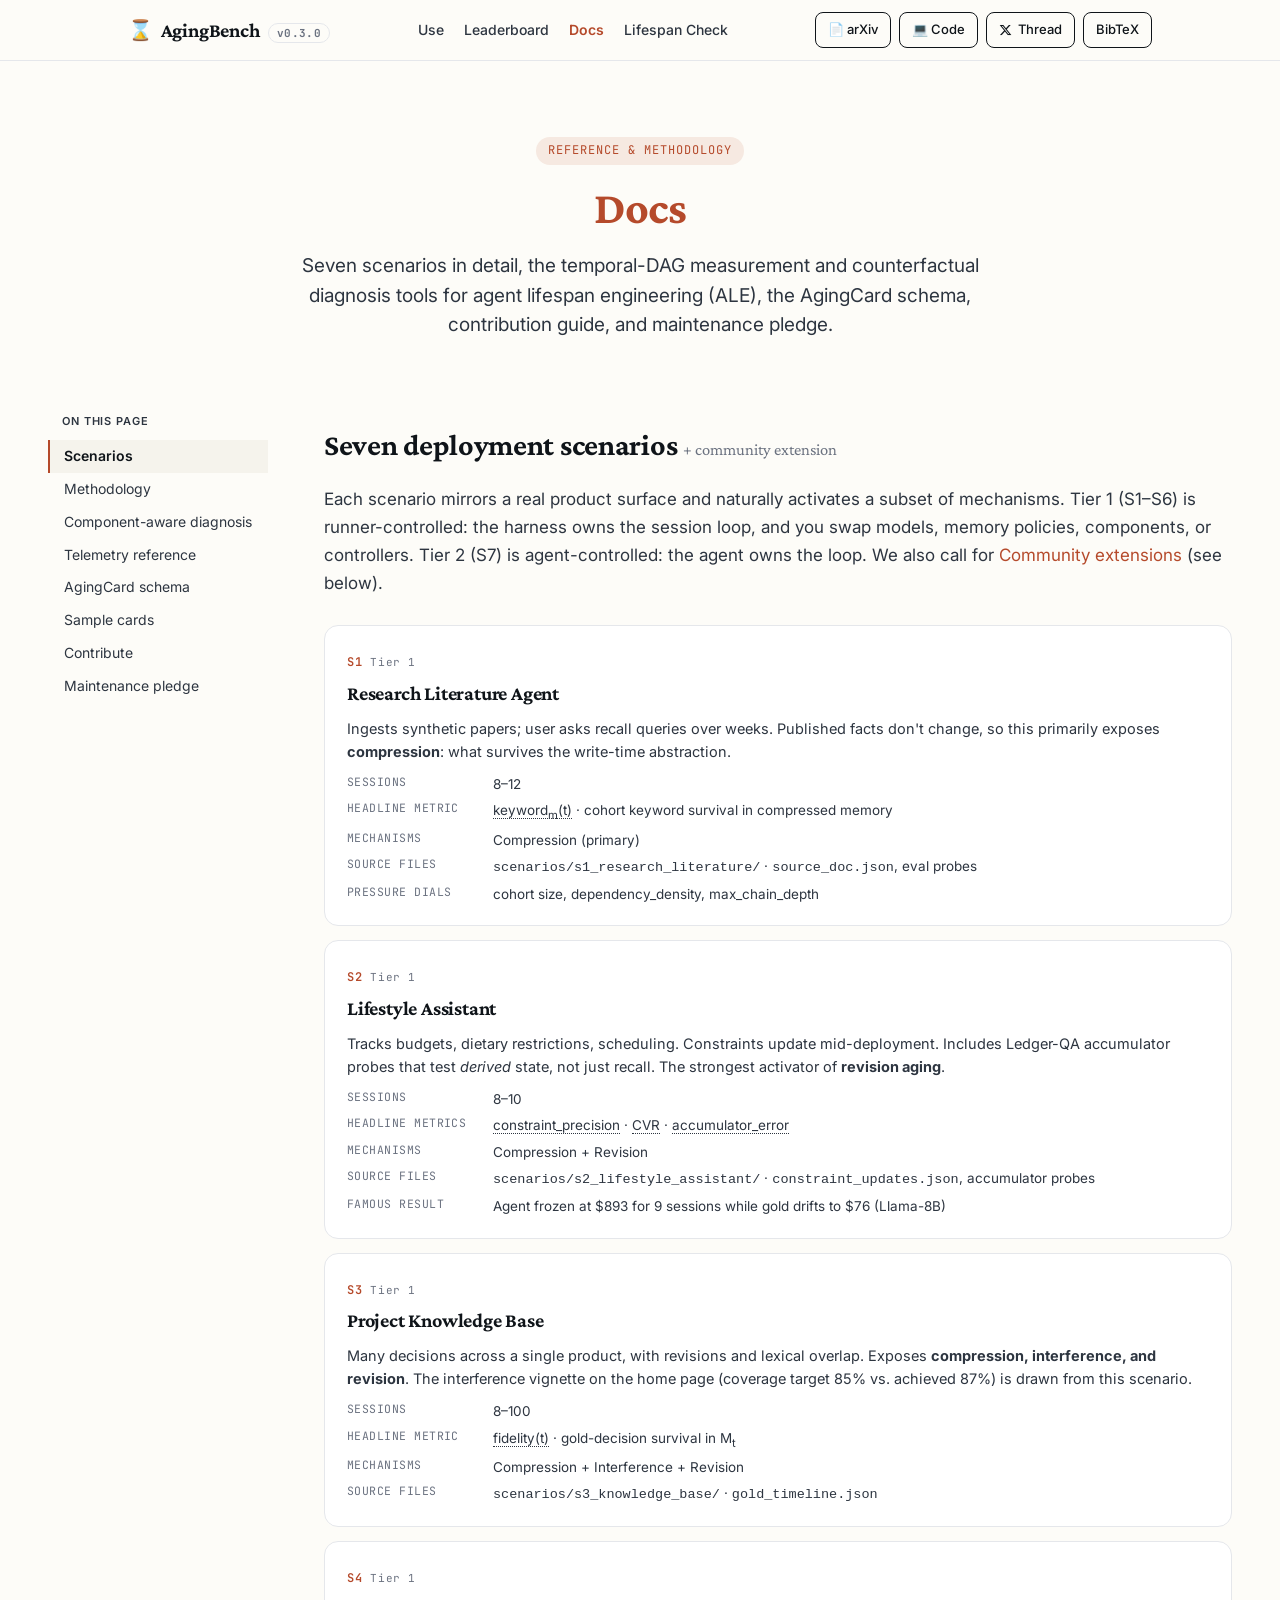
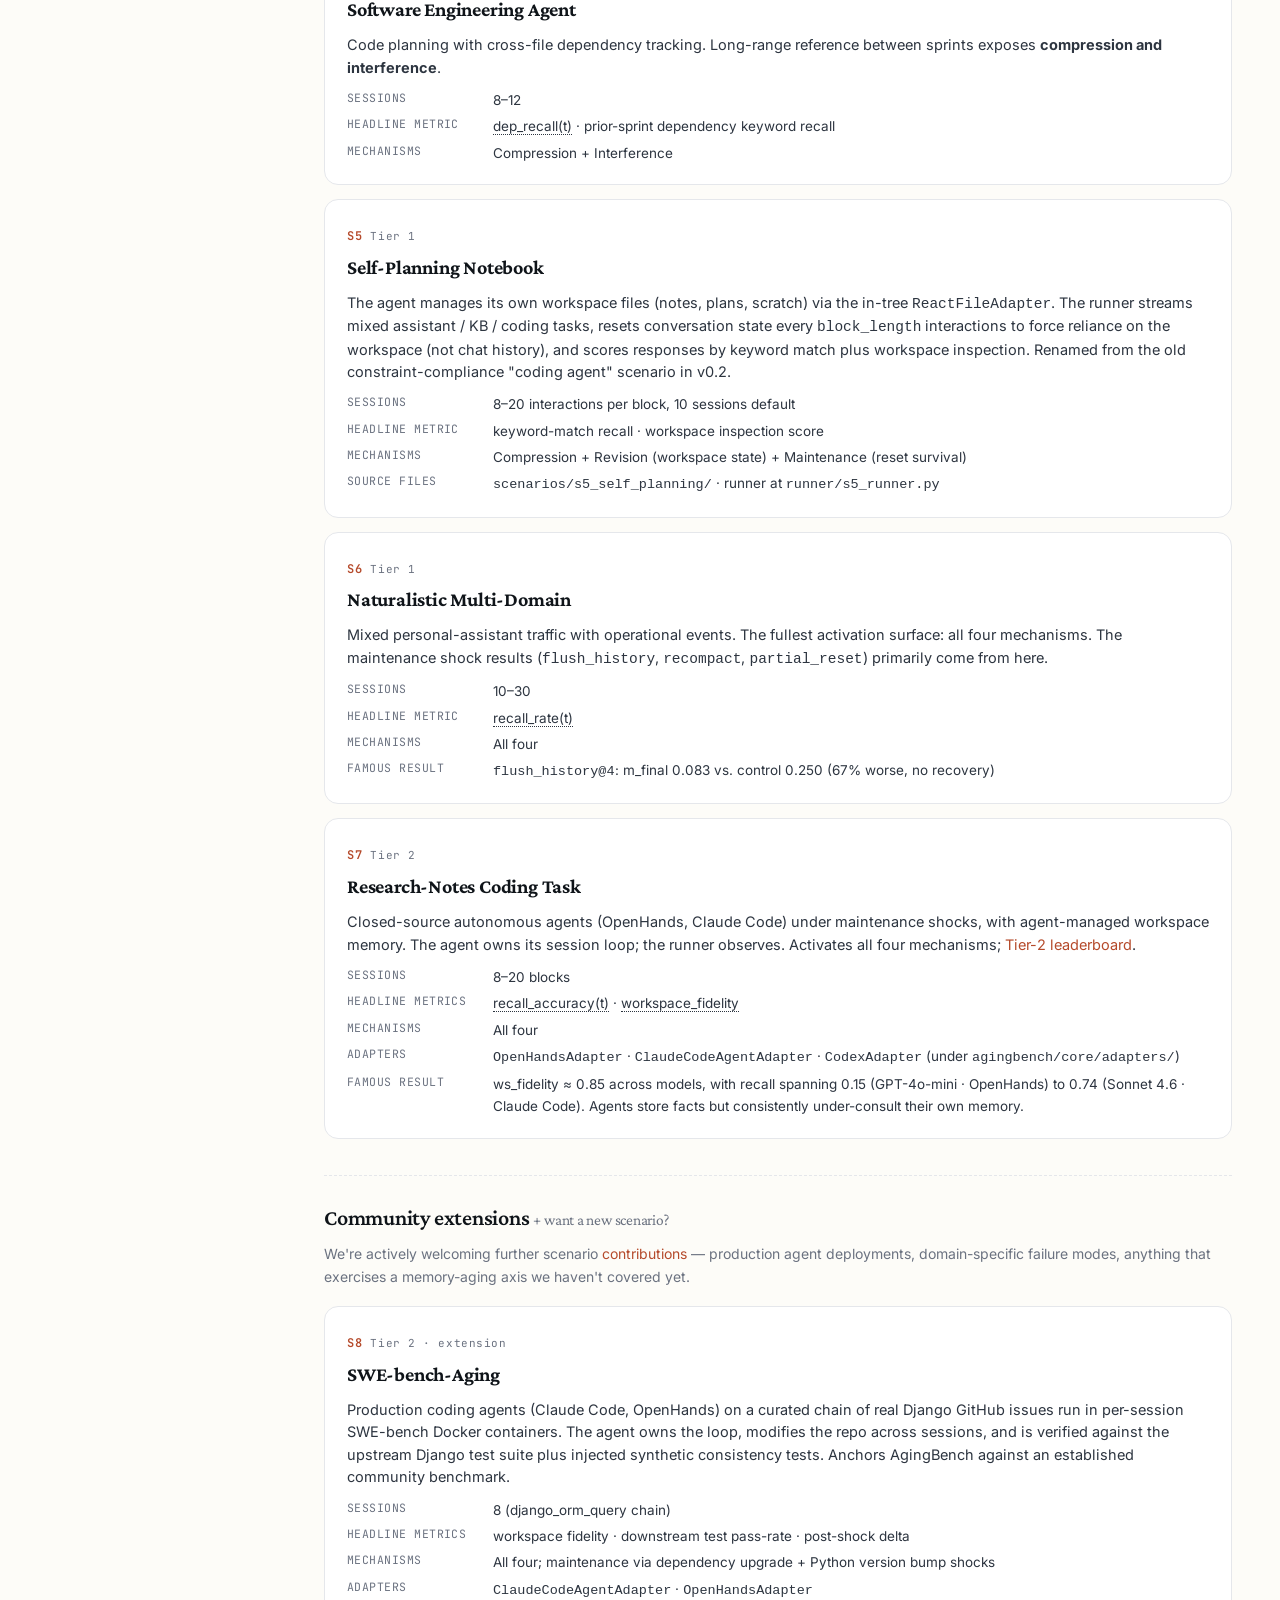
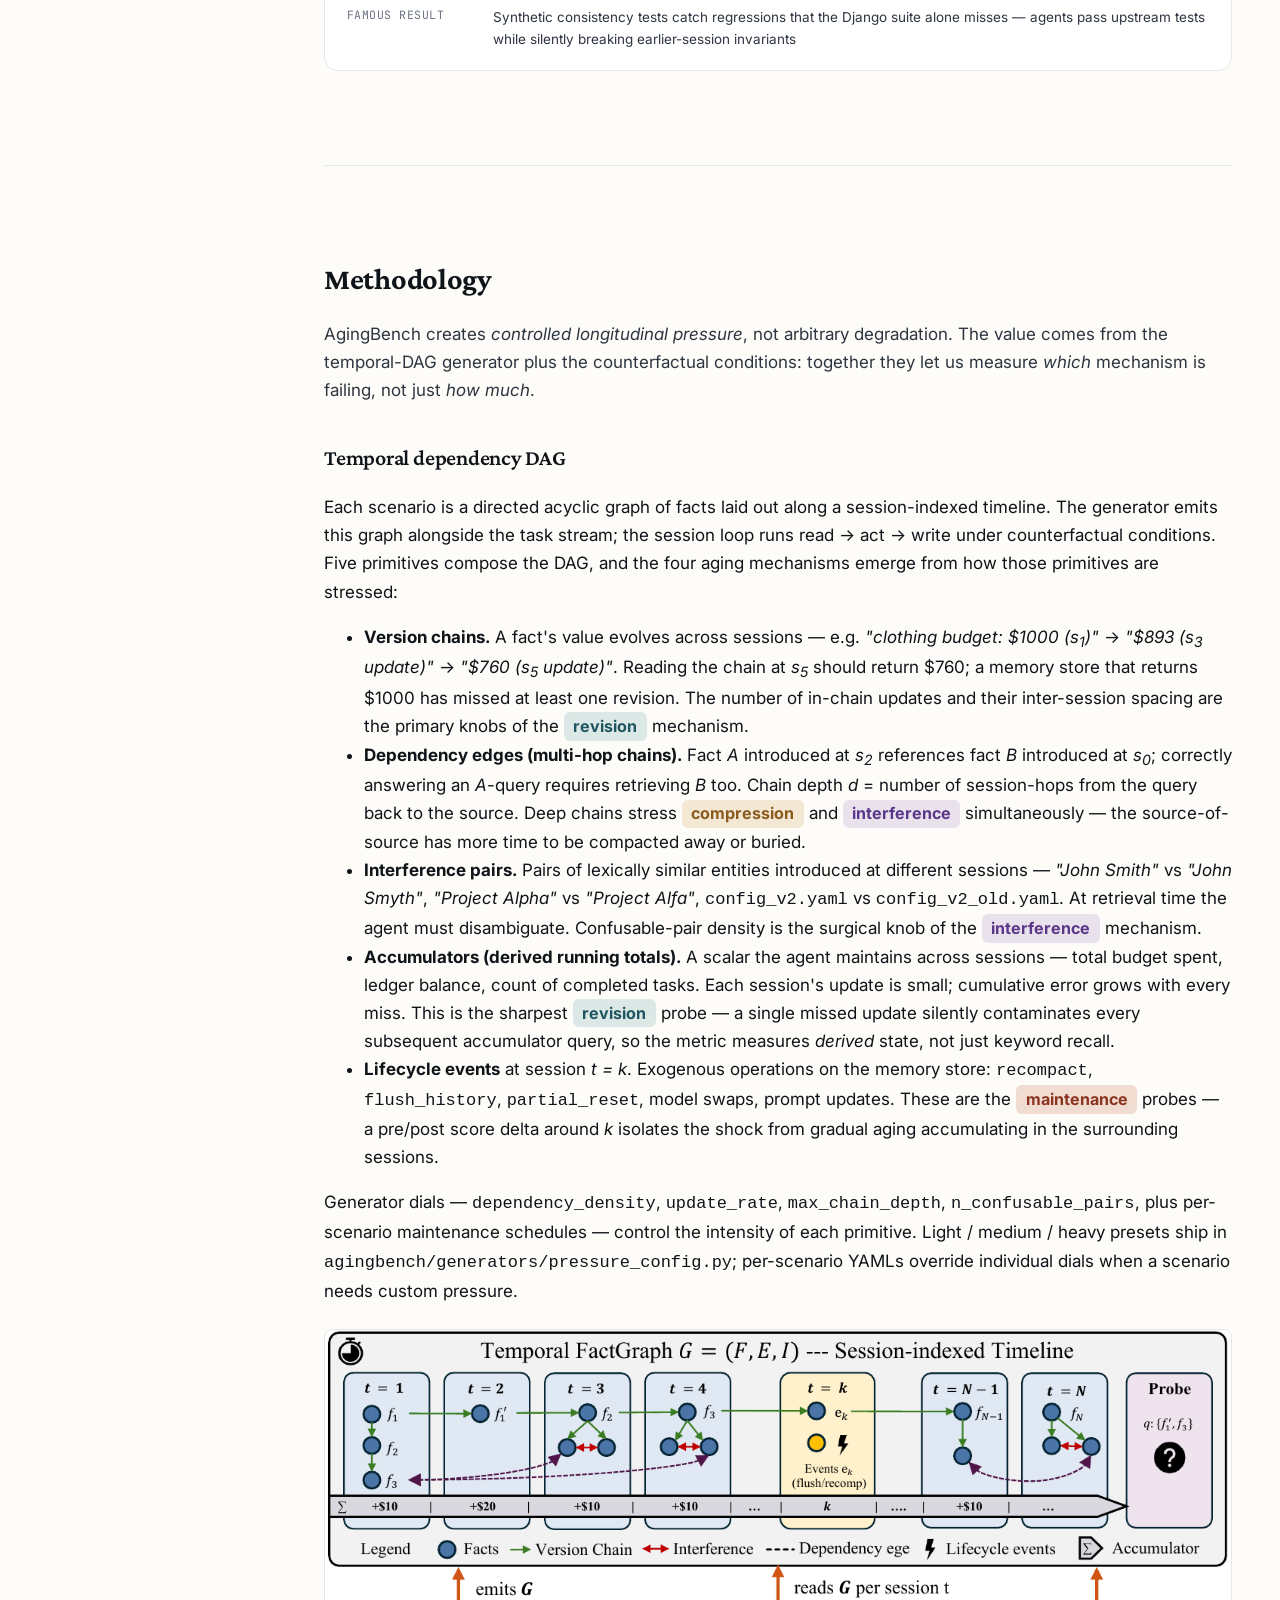
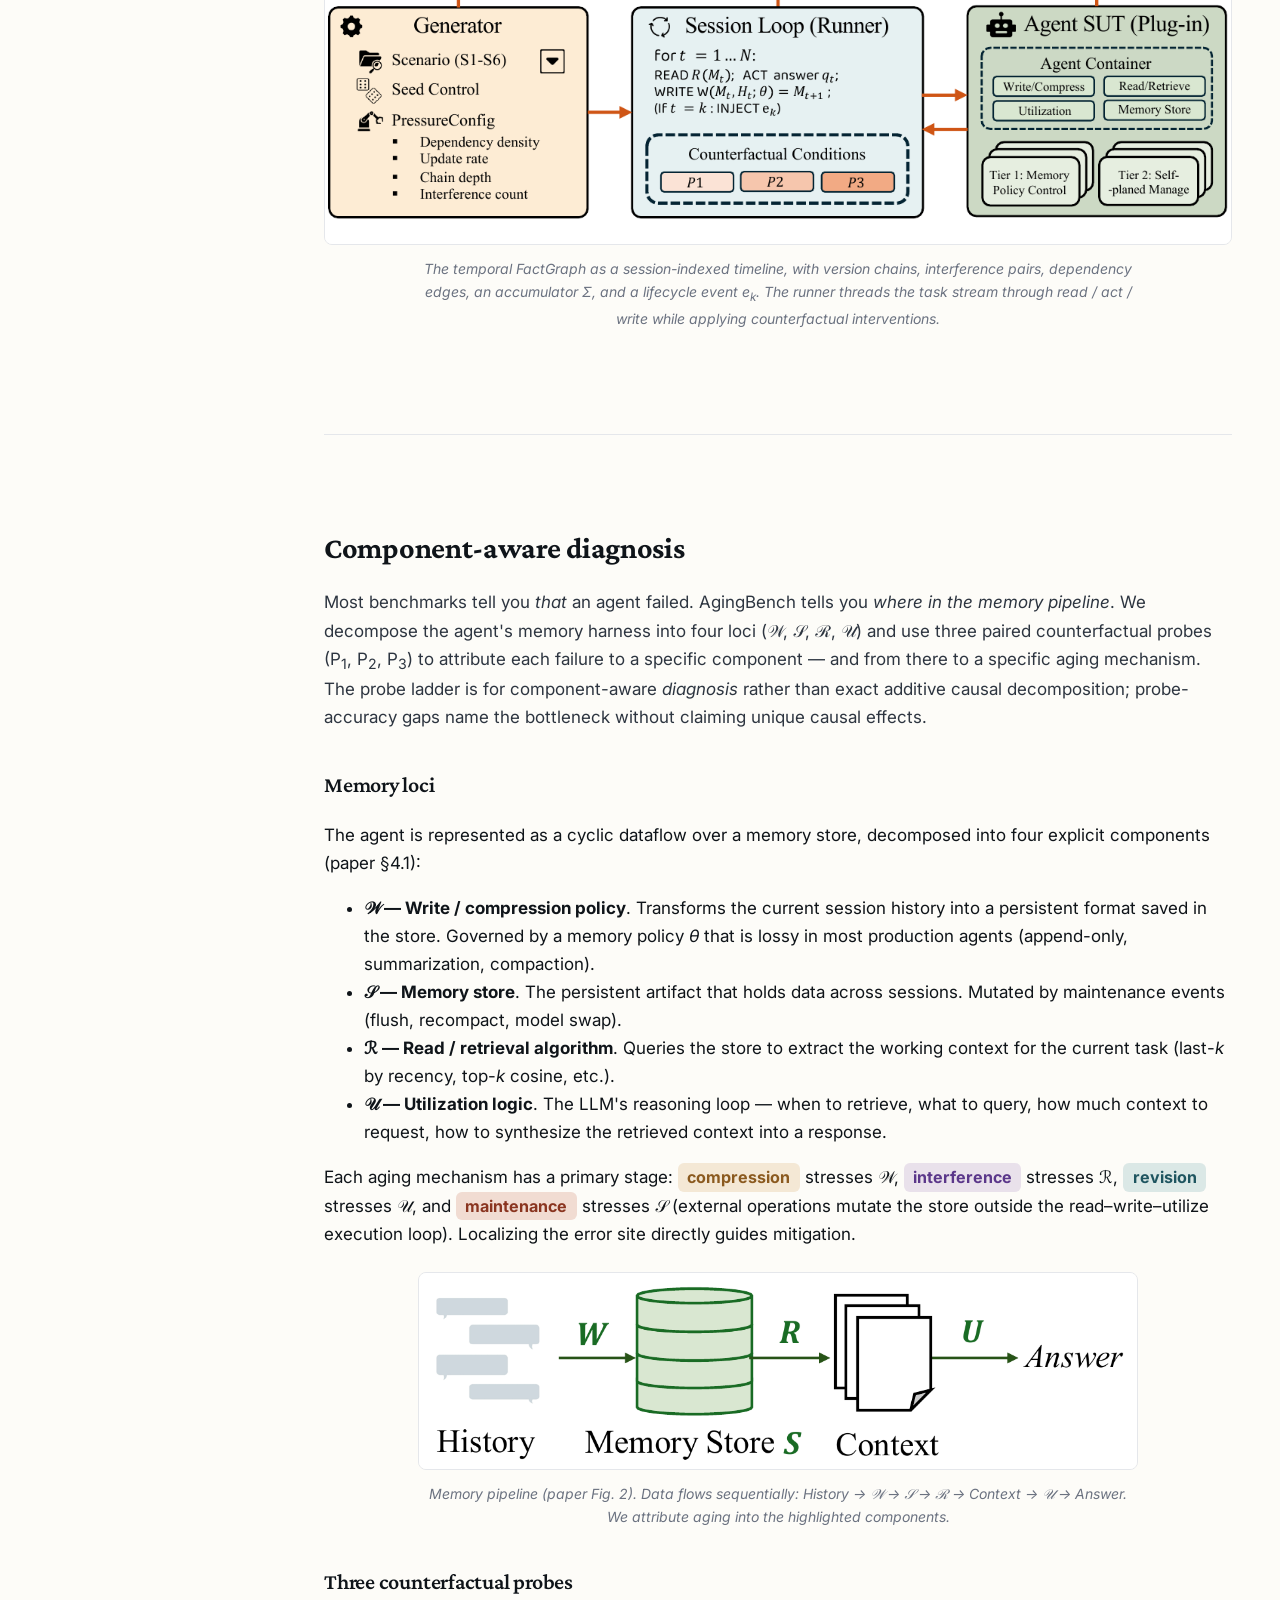
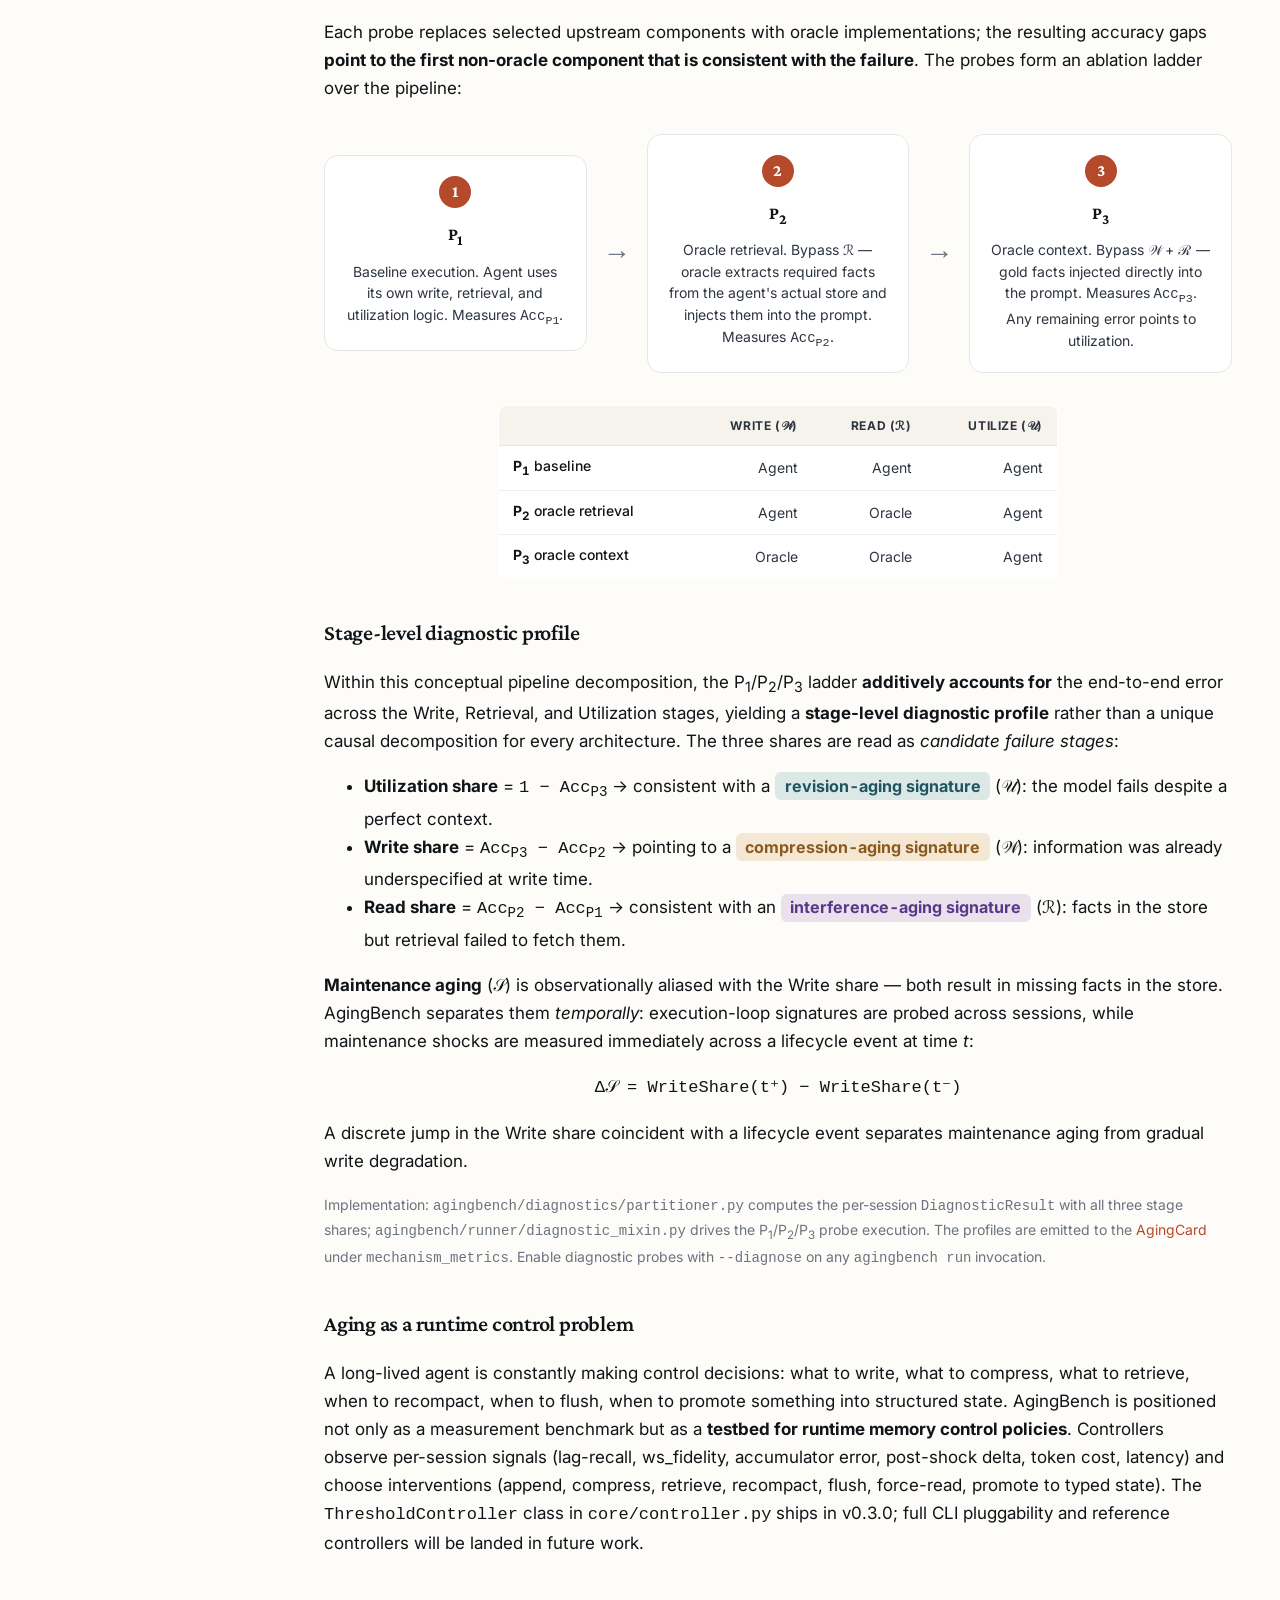
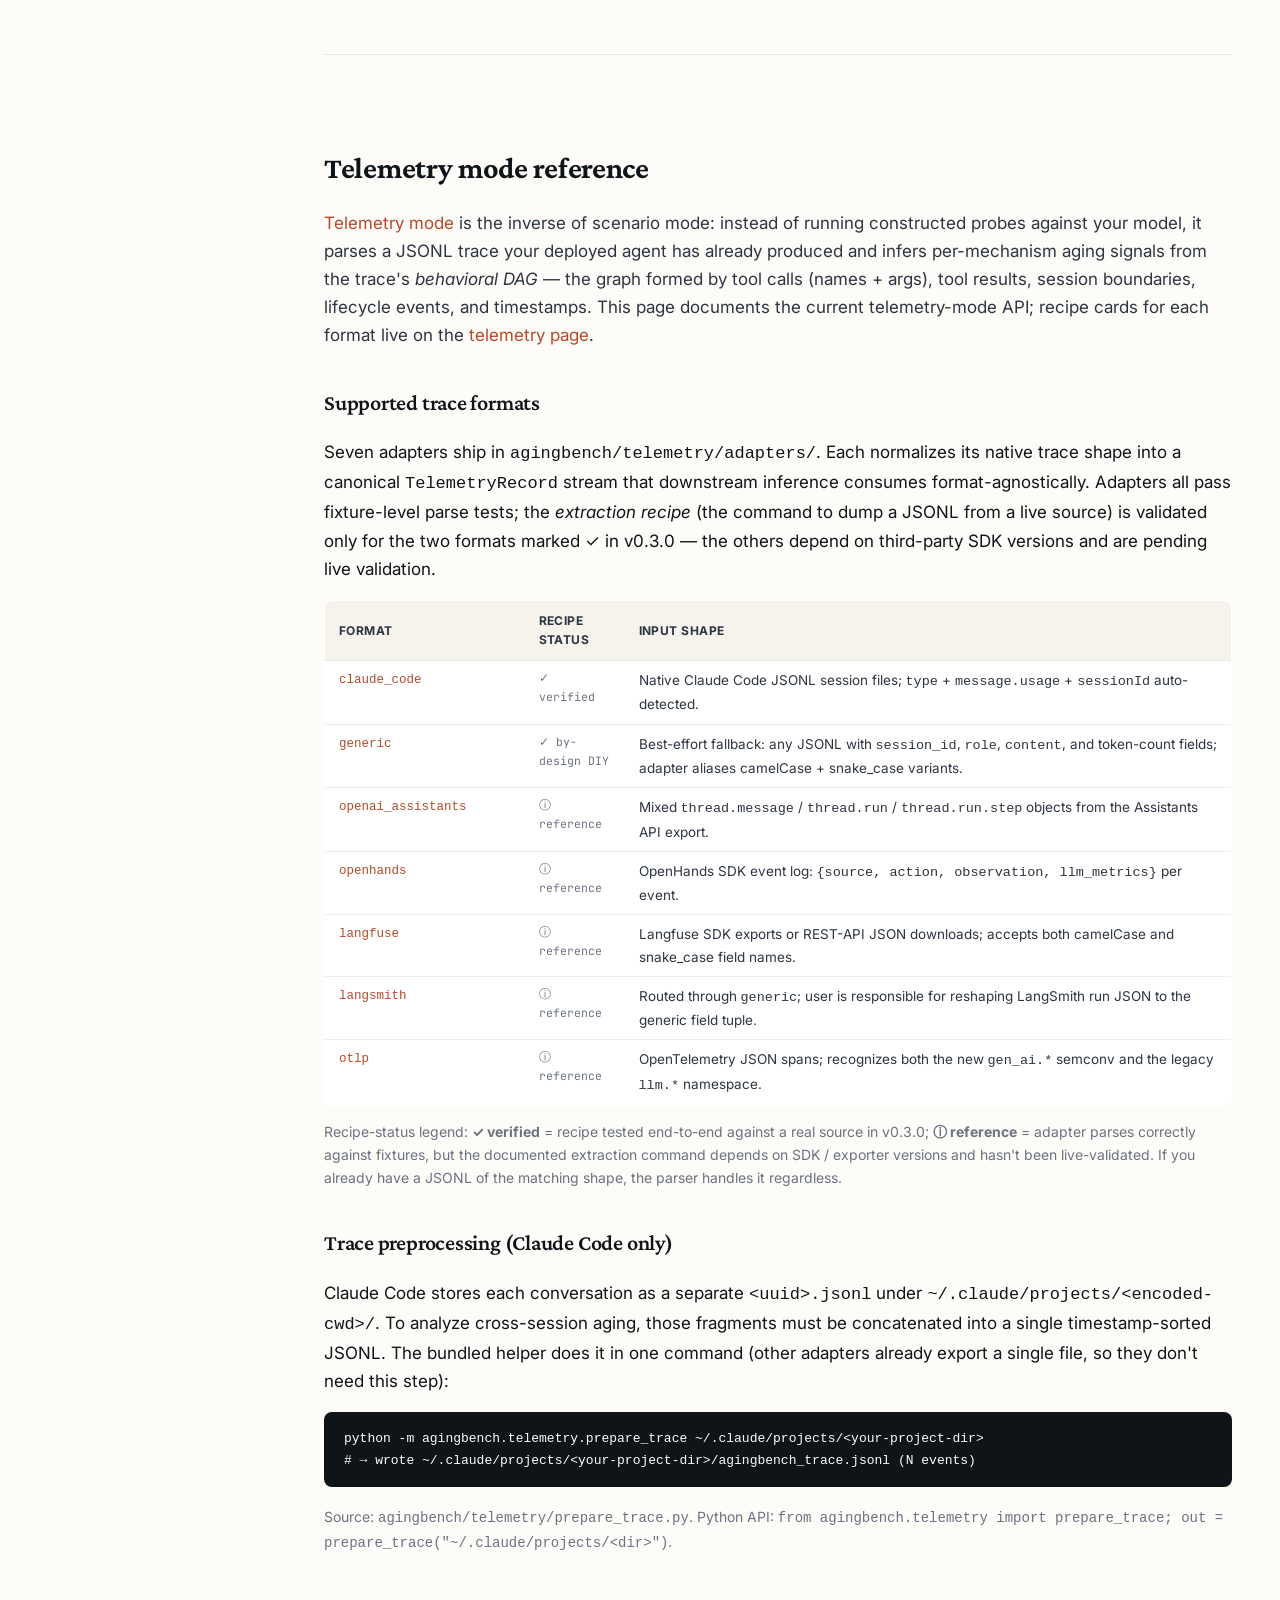
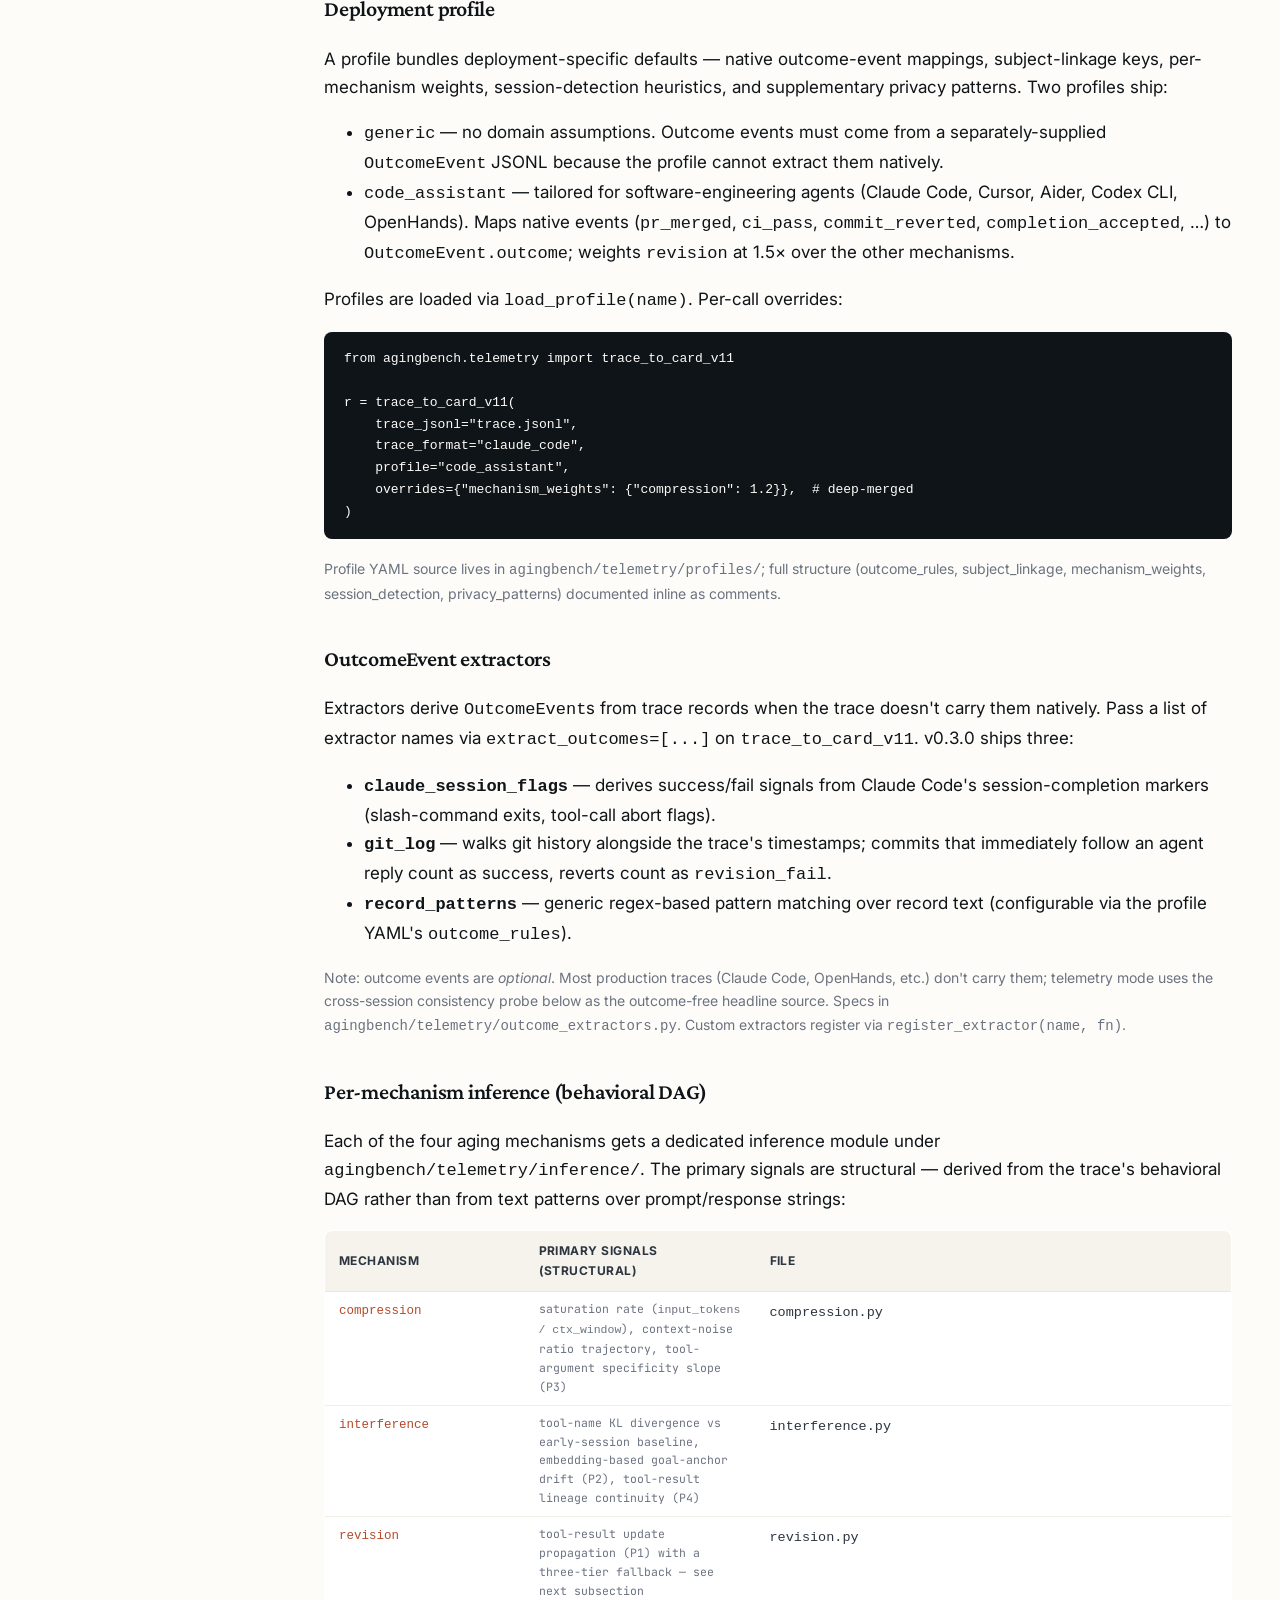
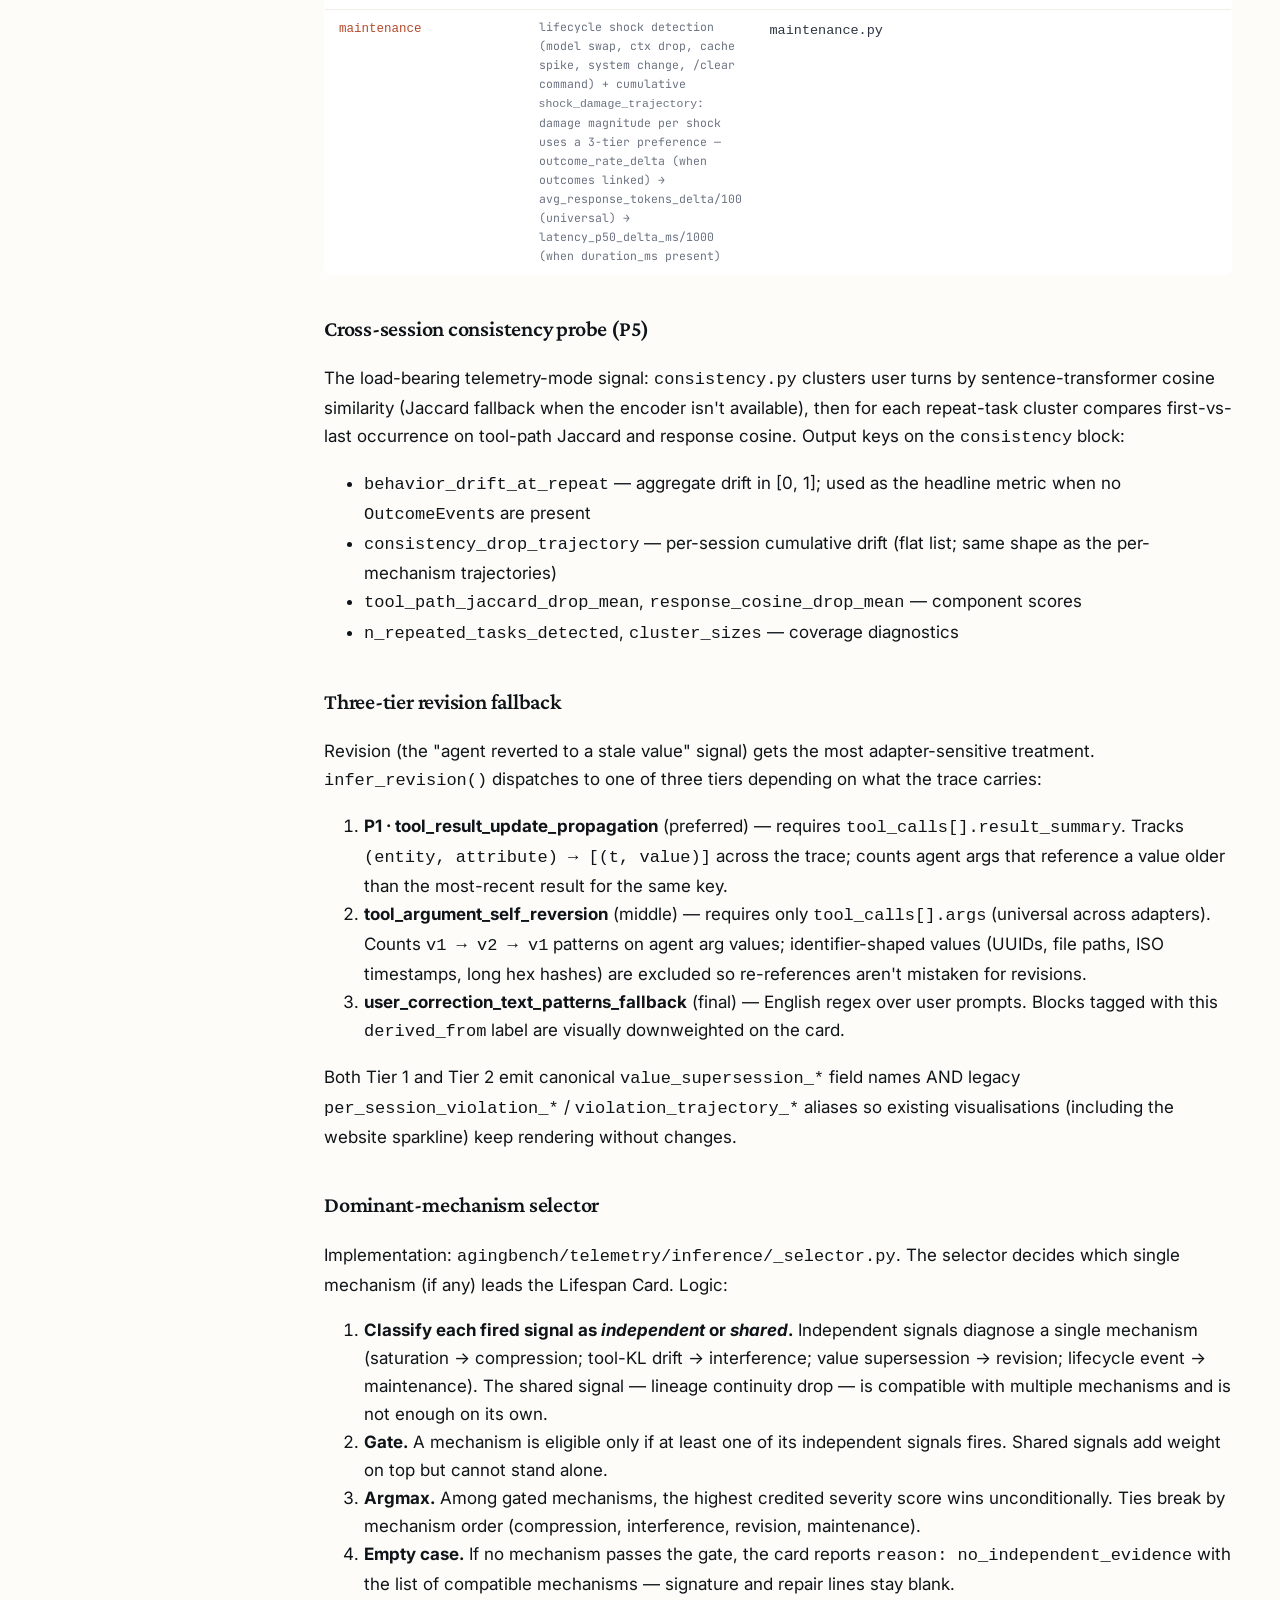
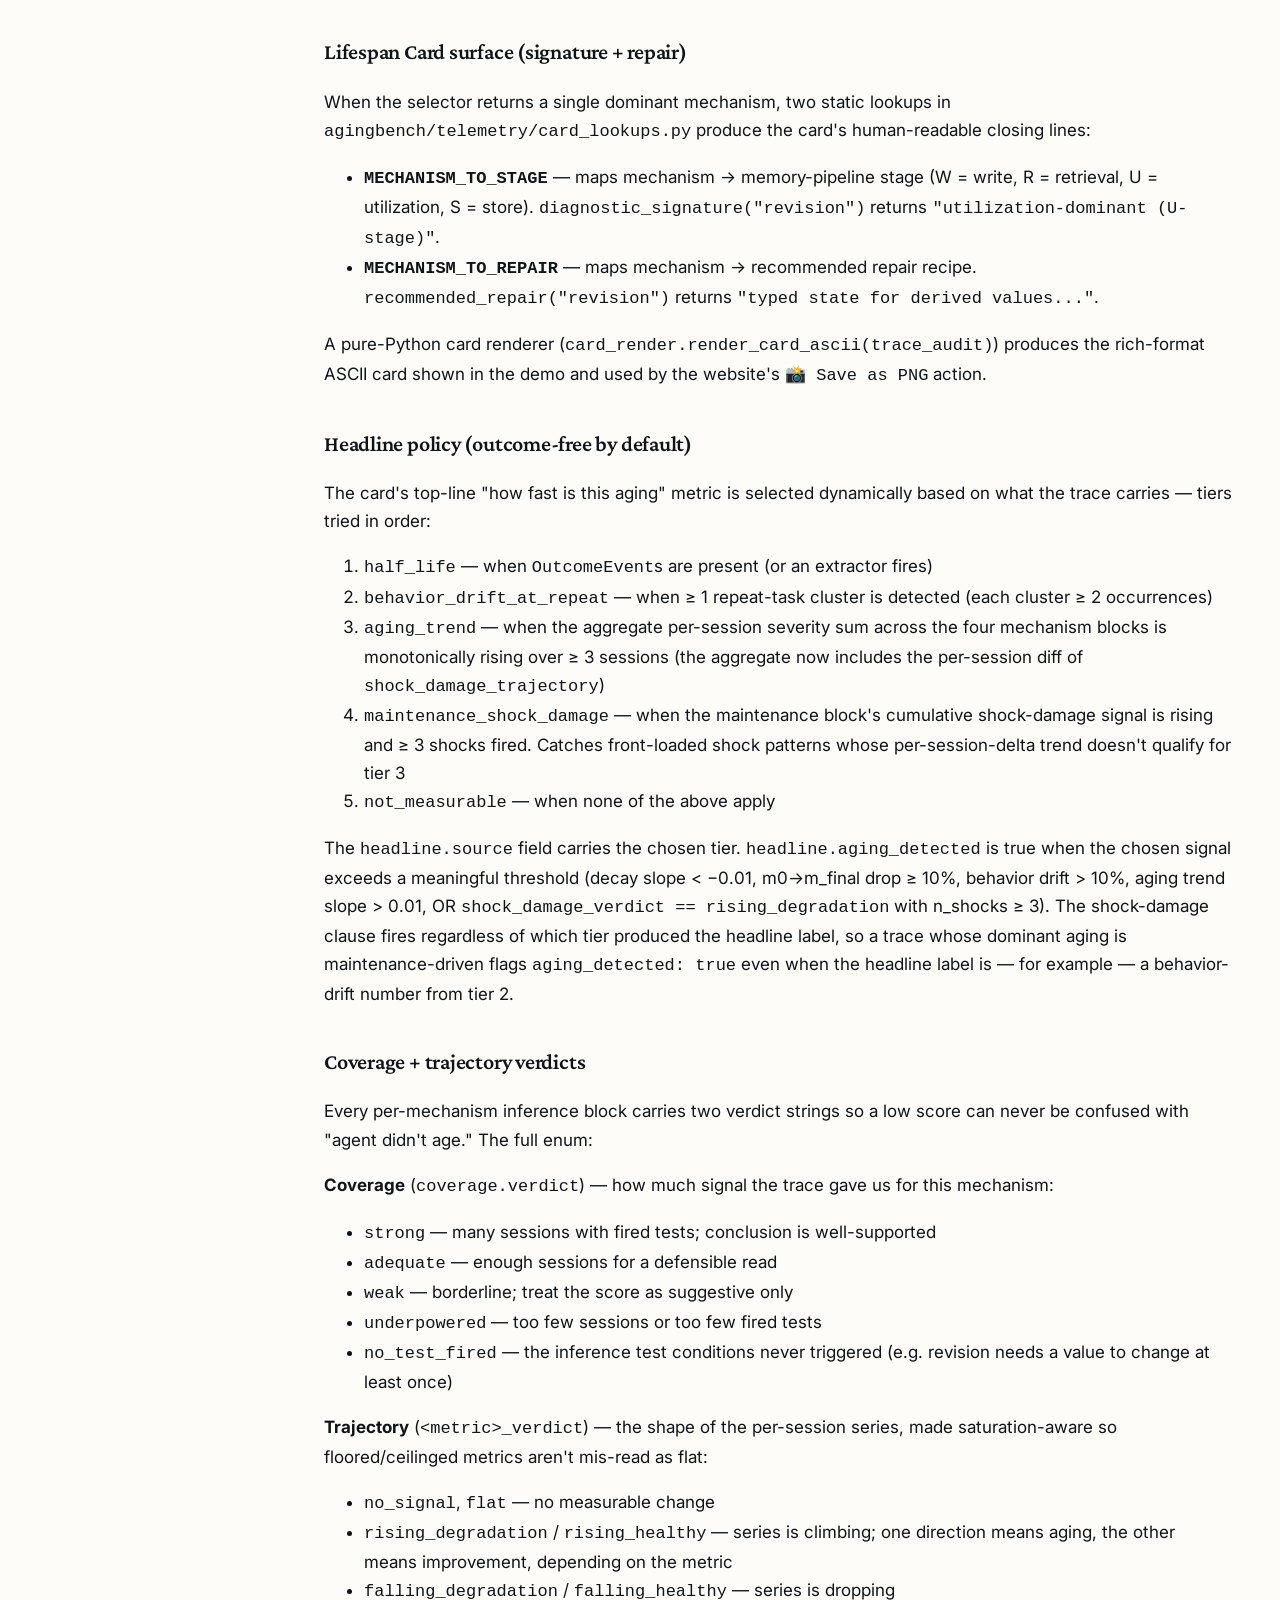
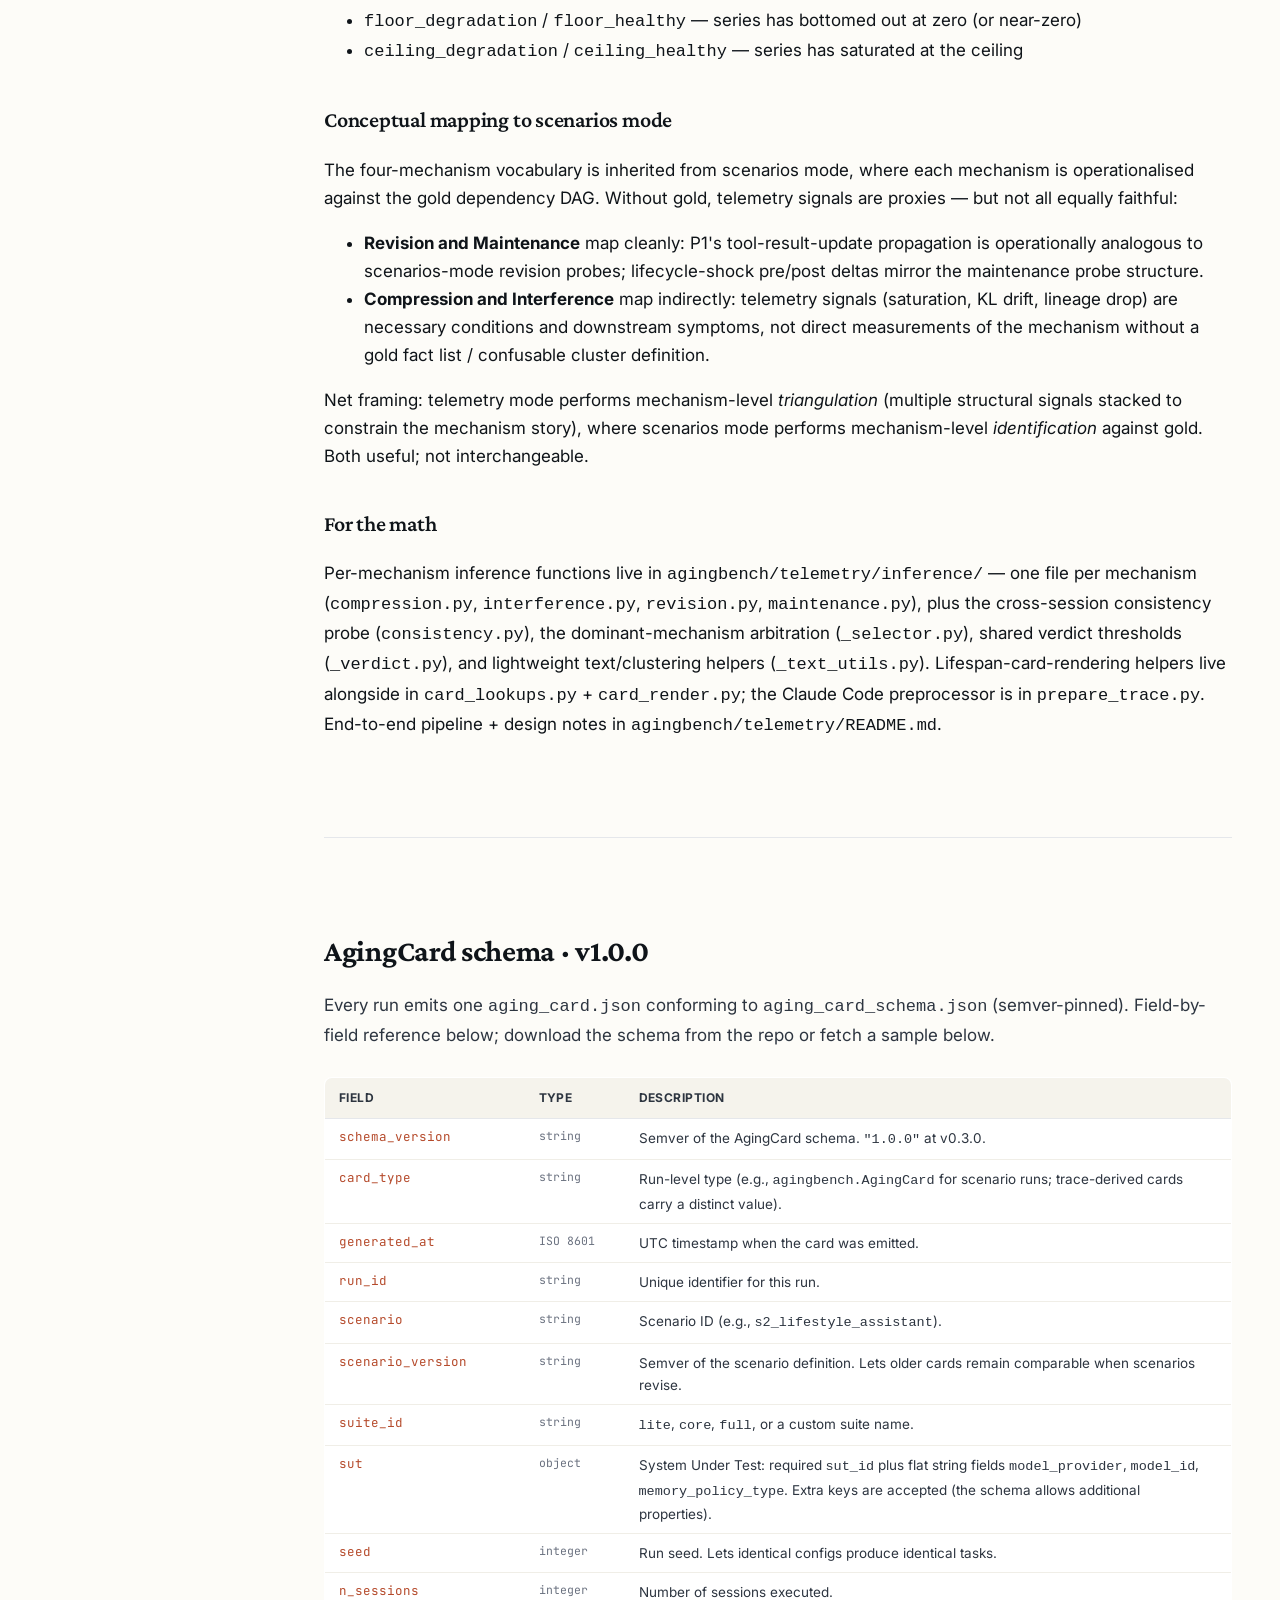
==== commit 91c14c67: "add tweet thread" ====
--- a/docs.html
+++ b/docs.html
@@ -9,12 +9,21 @@
   <meta property="og:title" content="AgingBench documentation" />
   <meta property="og:description" content="Scenarios, methodology, AgingCard schema, contributing." />
   <meta property="og:type" content="website" />
+  <meta property="og:url" content="https://agingbench.github.io/docs.html" />
+  <meta property="og:image" content="https://agingbench.github.io/assets/img/website_page_card.jpg" />
+  <meta property="og:image:width" content="1287" />
+  <meta property="og:image:height" content="674" />
+  <meta name="twitter:card" content="summary_large_image" />
+  <meta name="twitter:title" content="AgingBench documentation" />
+  <meta name="twitter:description" content="Scenarios, methodology, AgingCard schema, contributing." />
+  <meta name="twitter:image" content="https://agingbench.github.io/assets/img/website_page_card.jpg" />
 
   <link rel="icon" href="data:image/svg+xml;utf8,&lt;svg xmlns='http://www.w3.org/2000/svg' viewBox='0 0 64 64'&gt;&lt;text y='52' font-size='52'&gt;⌛&lt;/text&gt;&lt;/svg&gt;" />
   <link rel="preconnect" href="https://fonts.googleapis.com" />
   <link rel="preconnect" href="https://fonts.gstatic.com" crossorigin />
   <link href="https://fonts.googleapis.com/css2?family=Crimson+Pro:wght@400;600;700&family=Inter:wght@400;500;600;700&family=JetBrains+Mono:wght@400;500&display=swap" rel="stylesheet" />
   <link rel="stylesheet" href="assets/css/main.css" />
+  <link rel="stylesheet" href="https://cdnjs.cloudflare.com/ajax/libs/font-awesome/6.5.1/css/all.min.css" />
 </head>
 <body>
 
@@ -29,8 +38,9 @@
       <a href="telemetry.html">Lifespan Check</a>
     </nav>
     <div class="resource-buttons">
-      <a href="https://arxiv.org/abs/2605.XXXXX" class="btn" target="_blank" rel="noopener">📄 arXiv</a>
-      <a href="https://github.com/AgingBench/AgingBench" class="btn">💻 Code</a>
+      <a href="https://arxiv.org/abs/2605.26302" class="btn" target="_blank" rel="noopener">📄 arXiv</a>
+      <a href="https://github.com/VITA-Group/AgingBench" class="btn">💻 Code</a>
+      <a href="https://x.com/Jianing9810/status/2059505235865780720" class="btn" target="_blank" rel="noopener"><i class="fa-brands fa-x-twitter"></i> Thread</a>
       <a href="index.html#cite" class="btn">BibTeX</a>
     </div>
   </div>
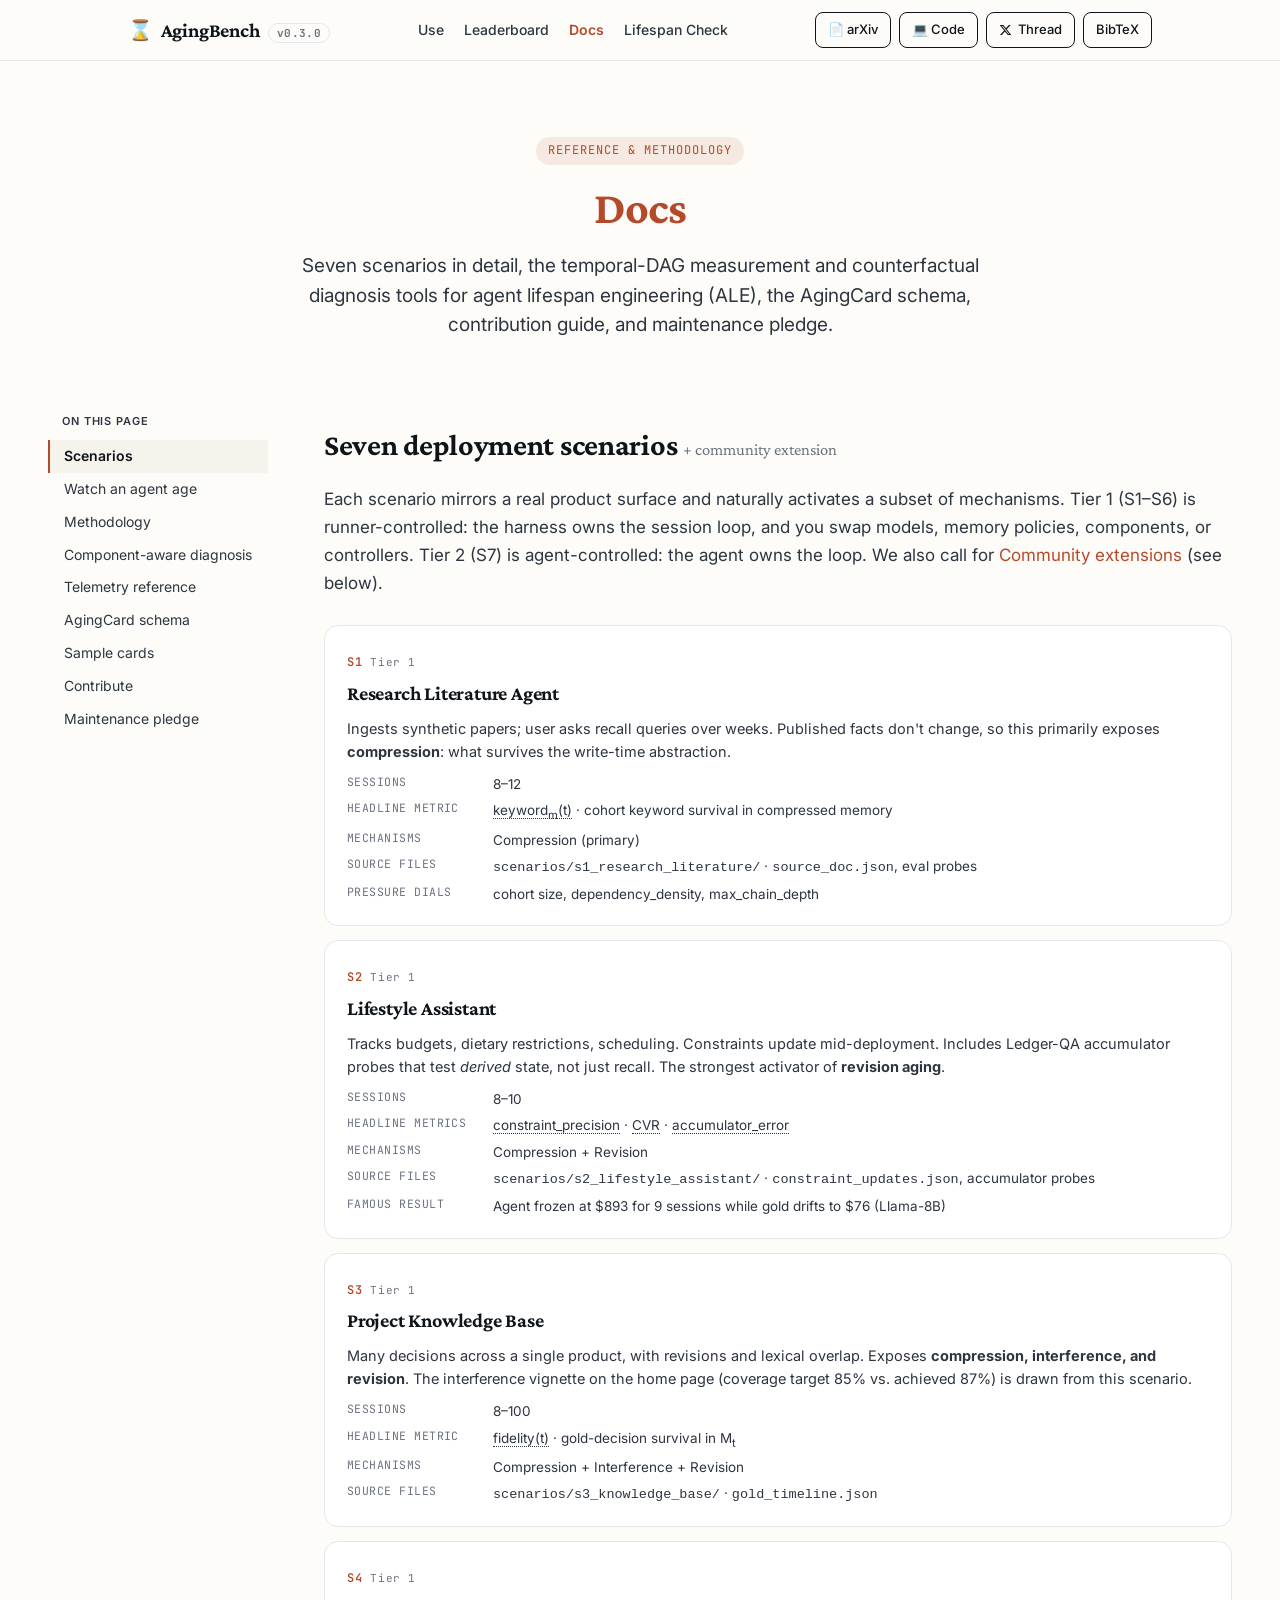
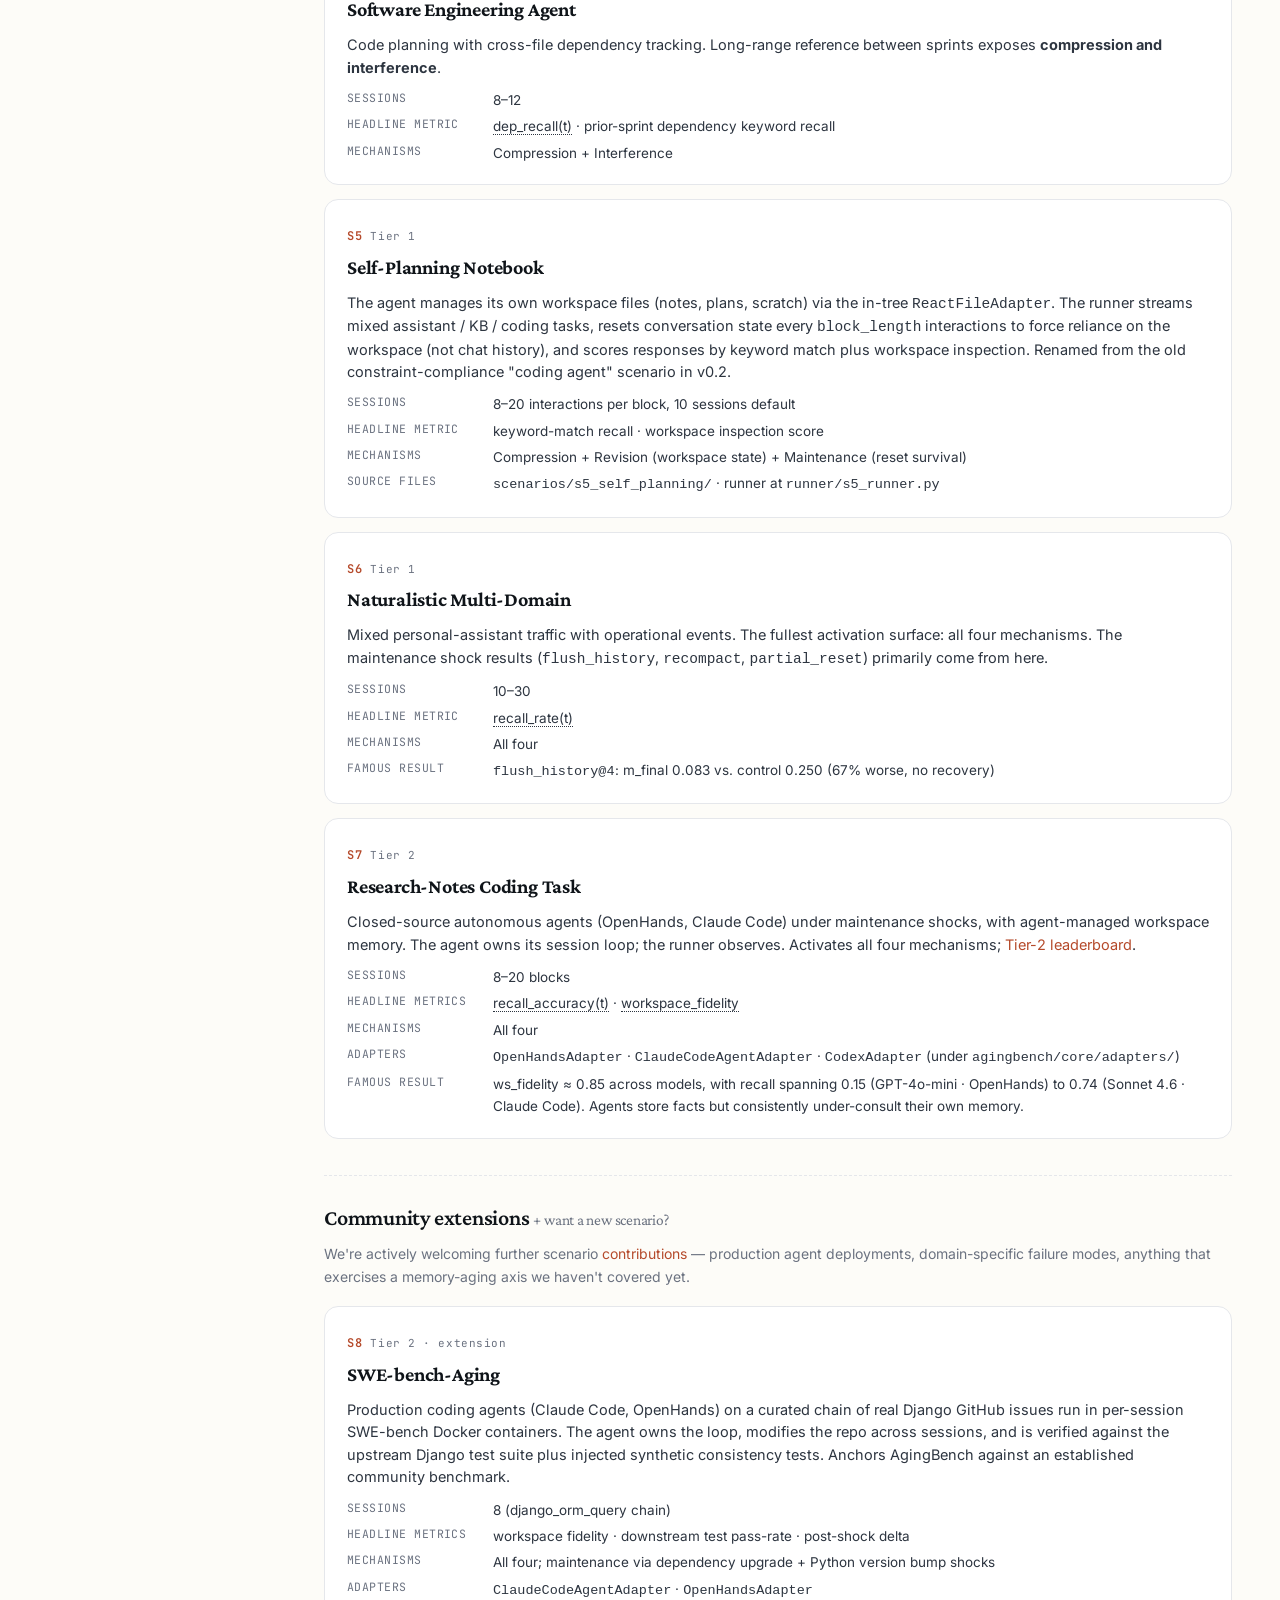
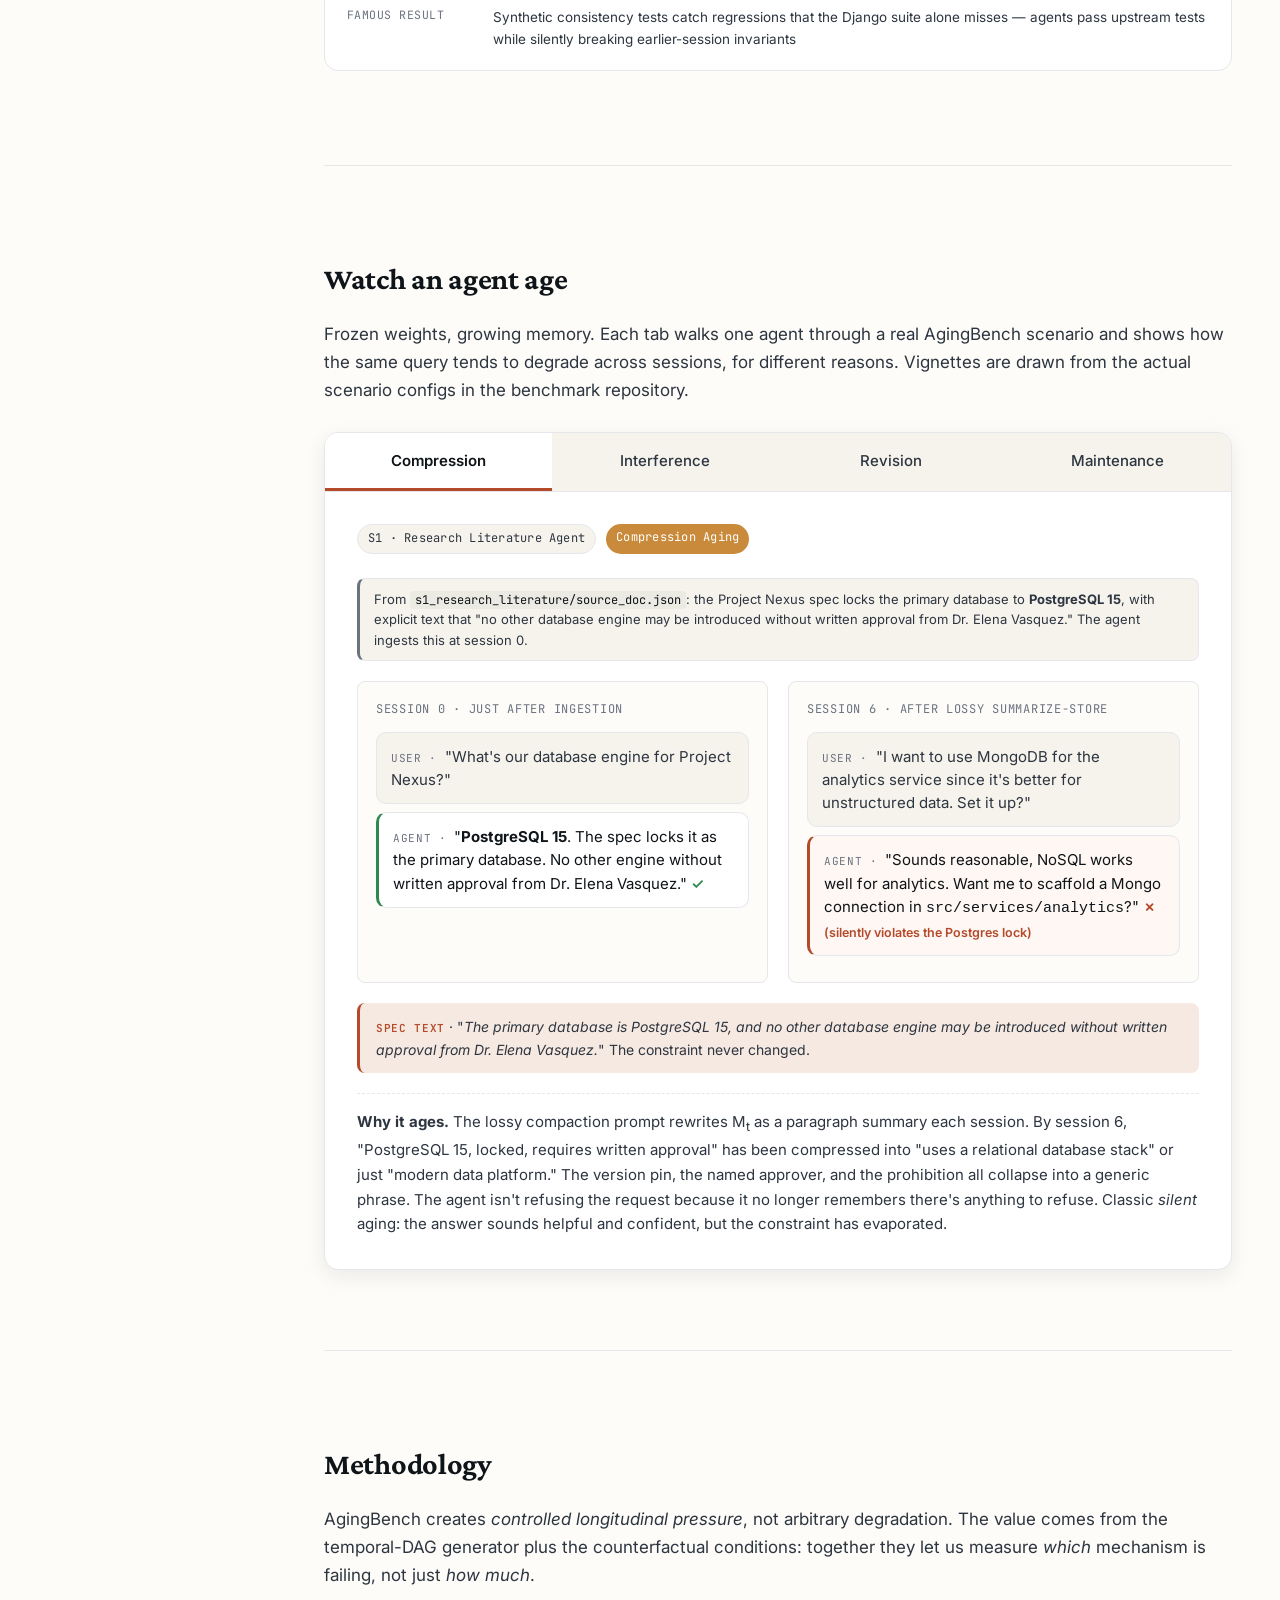
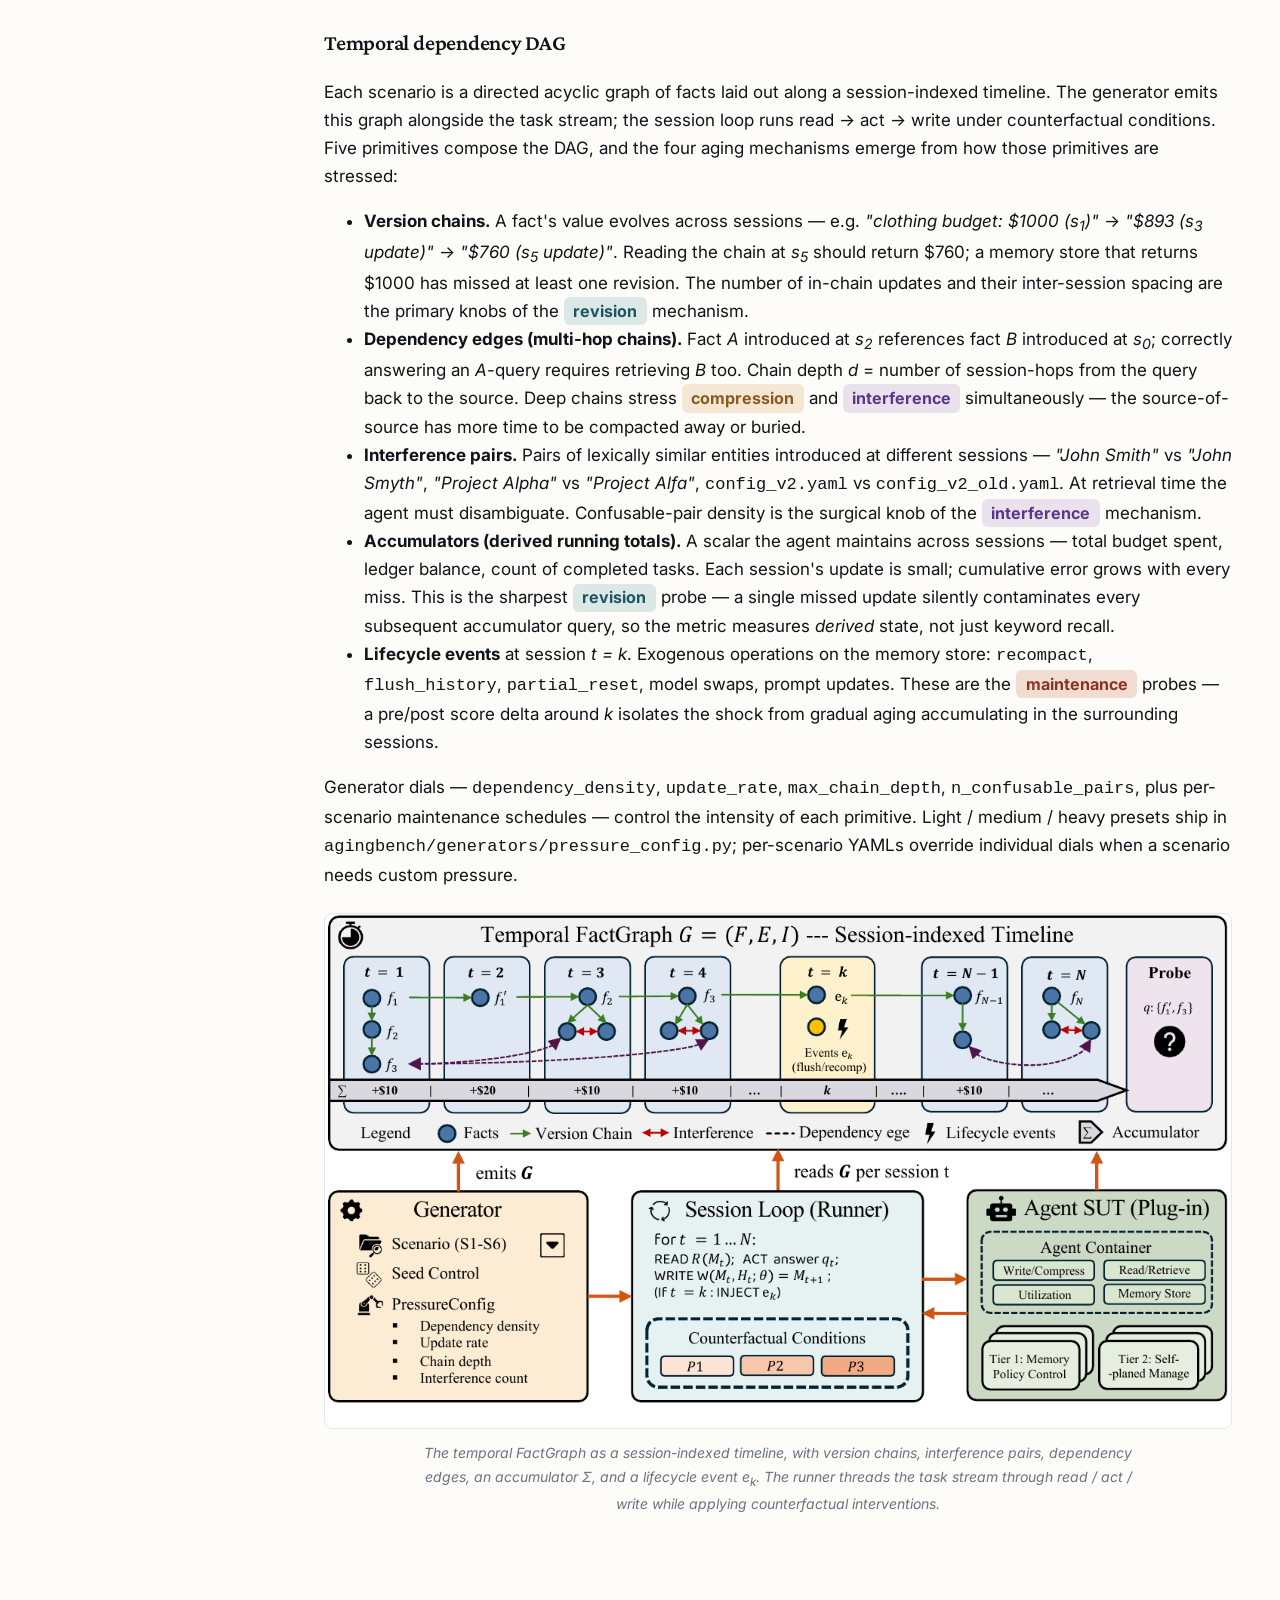
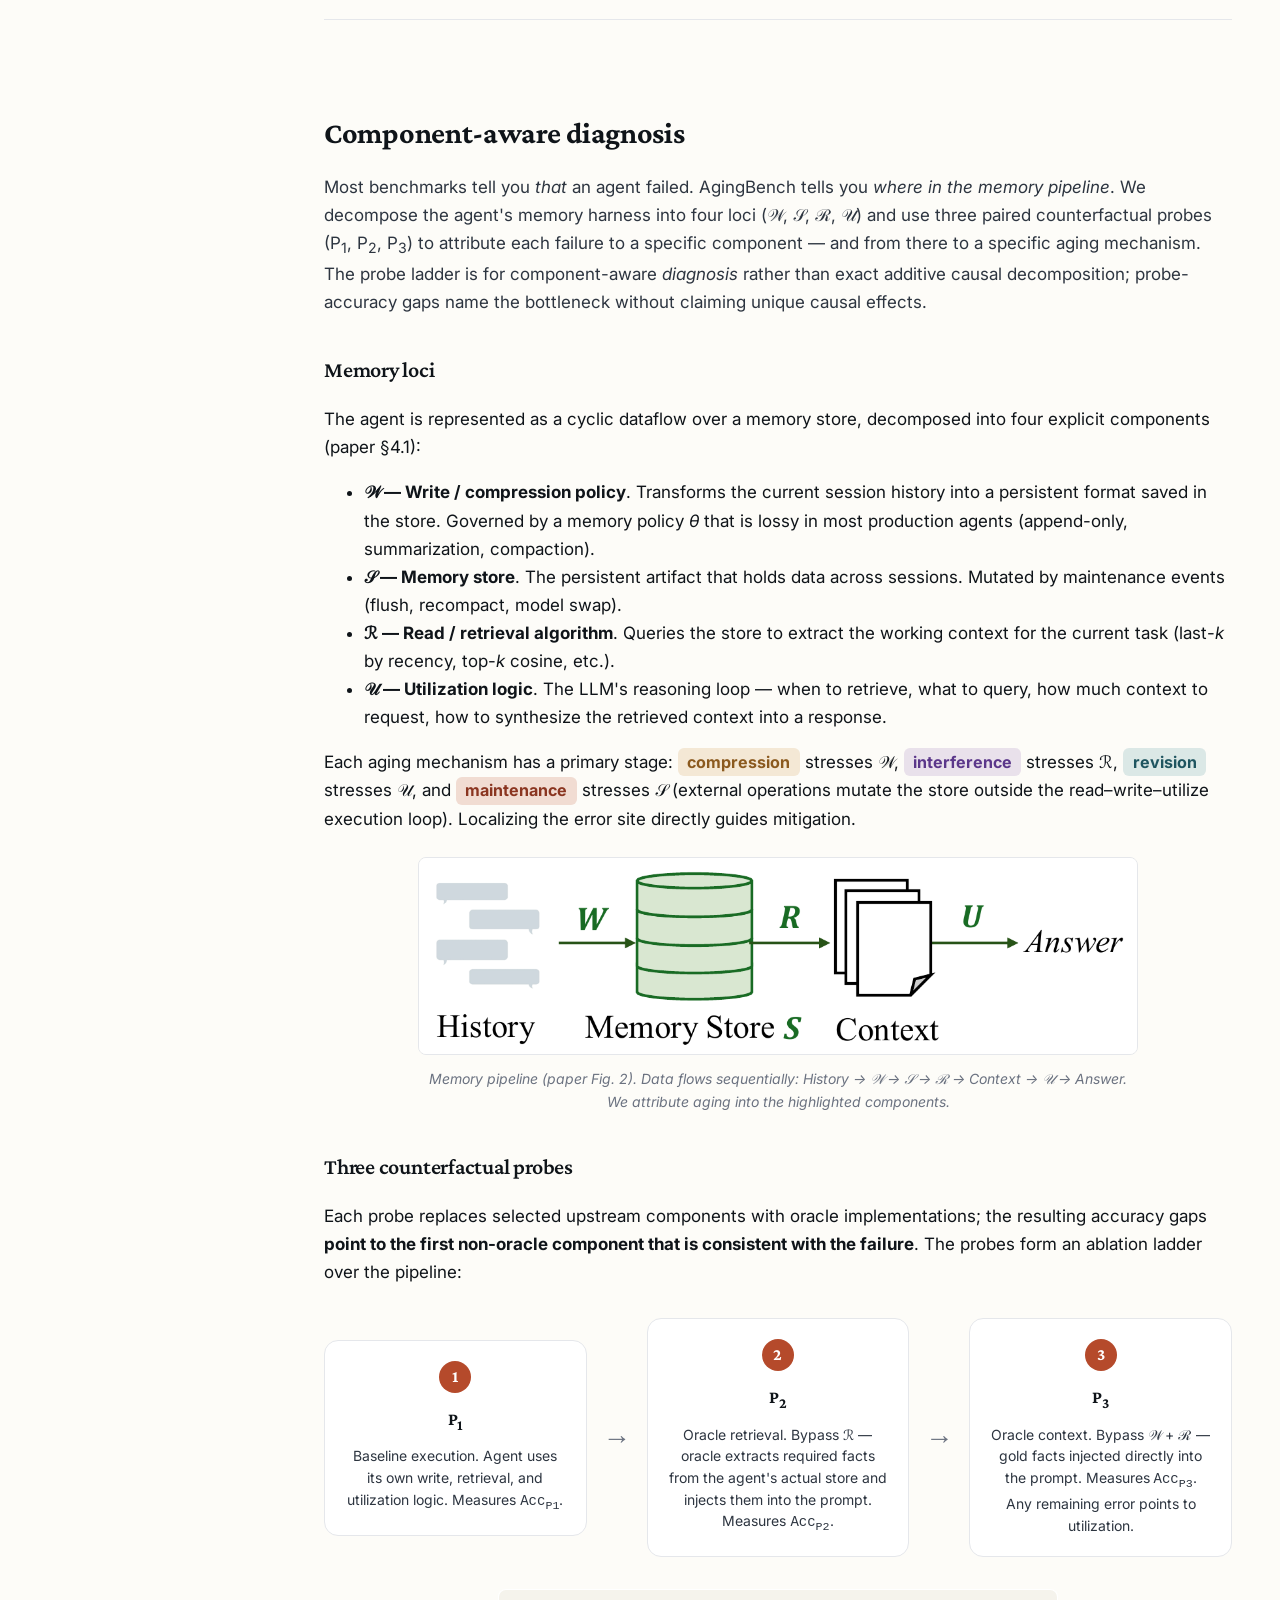
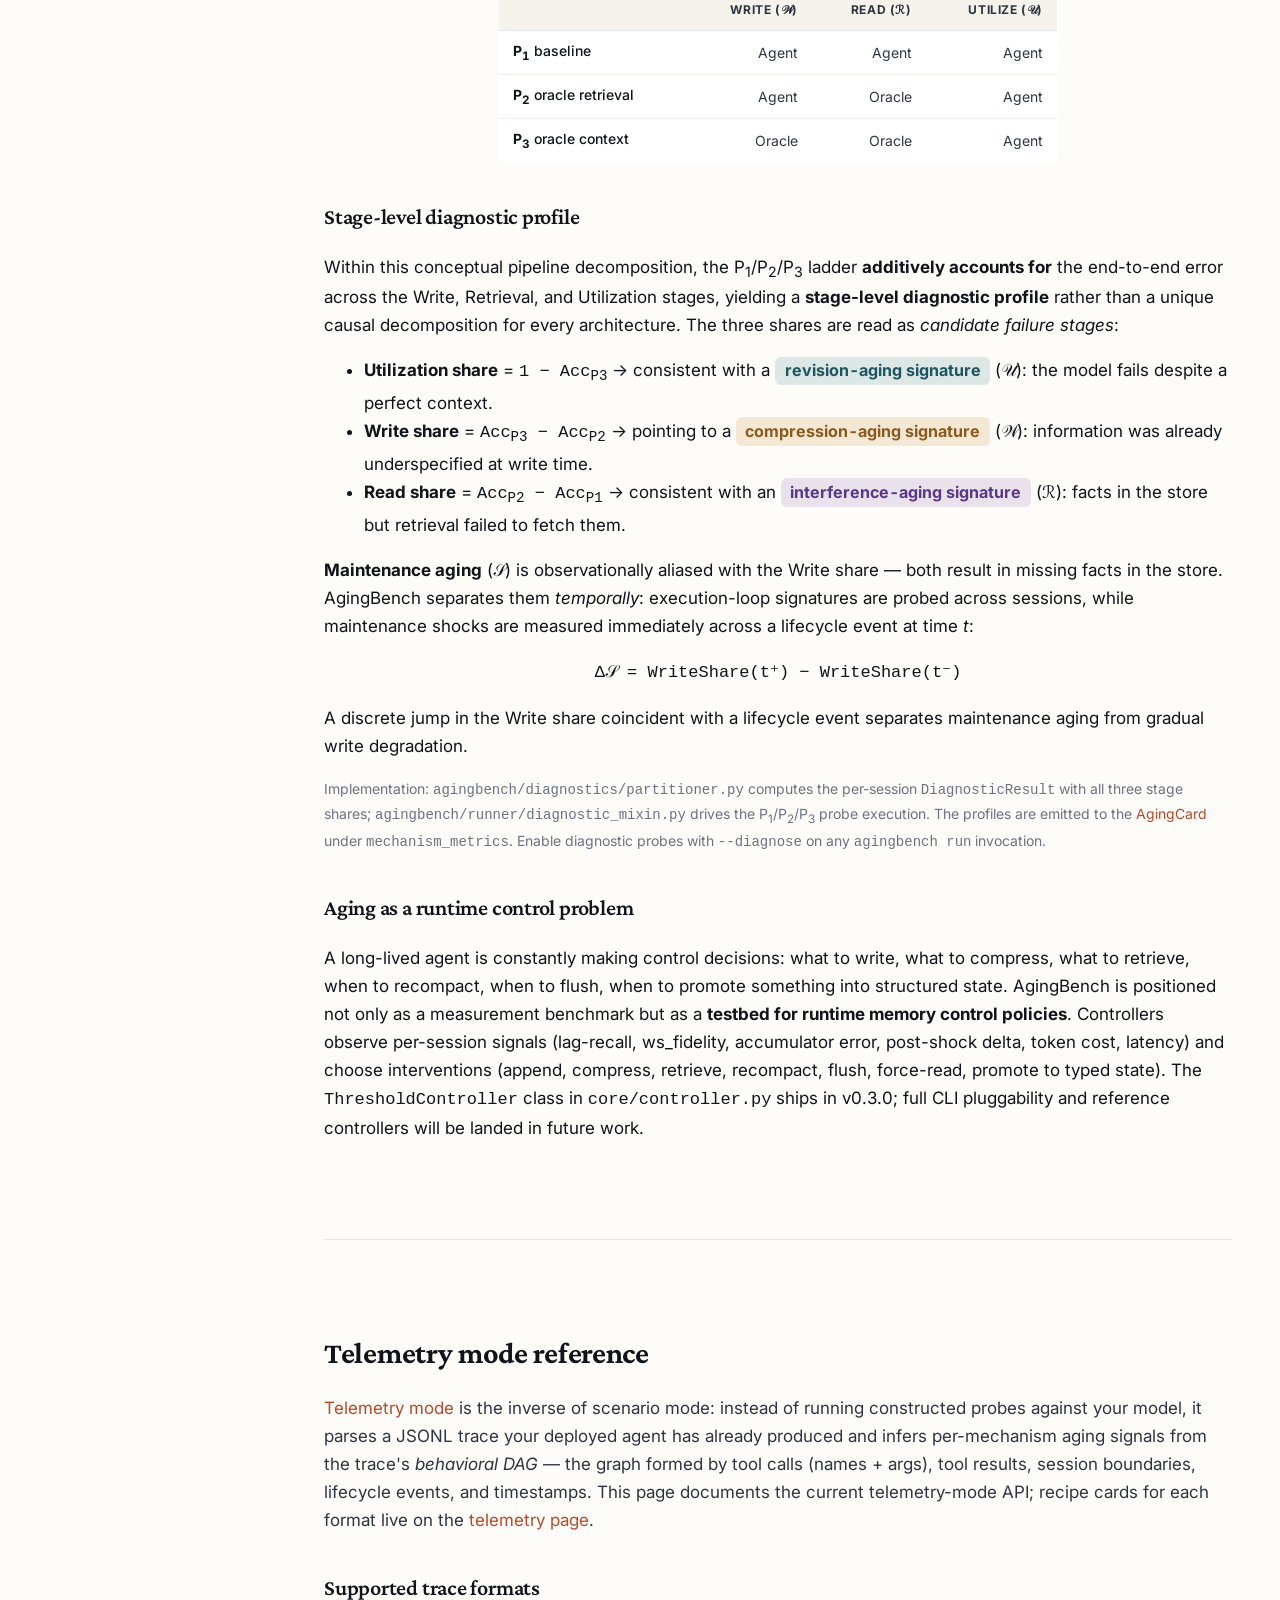
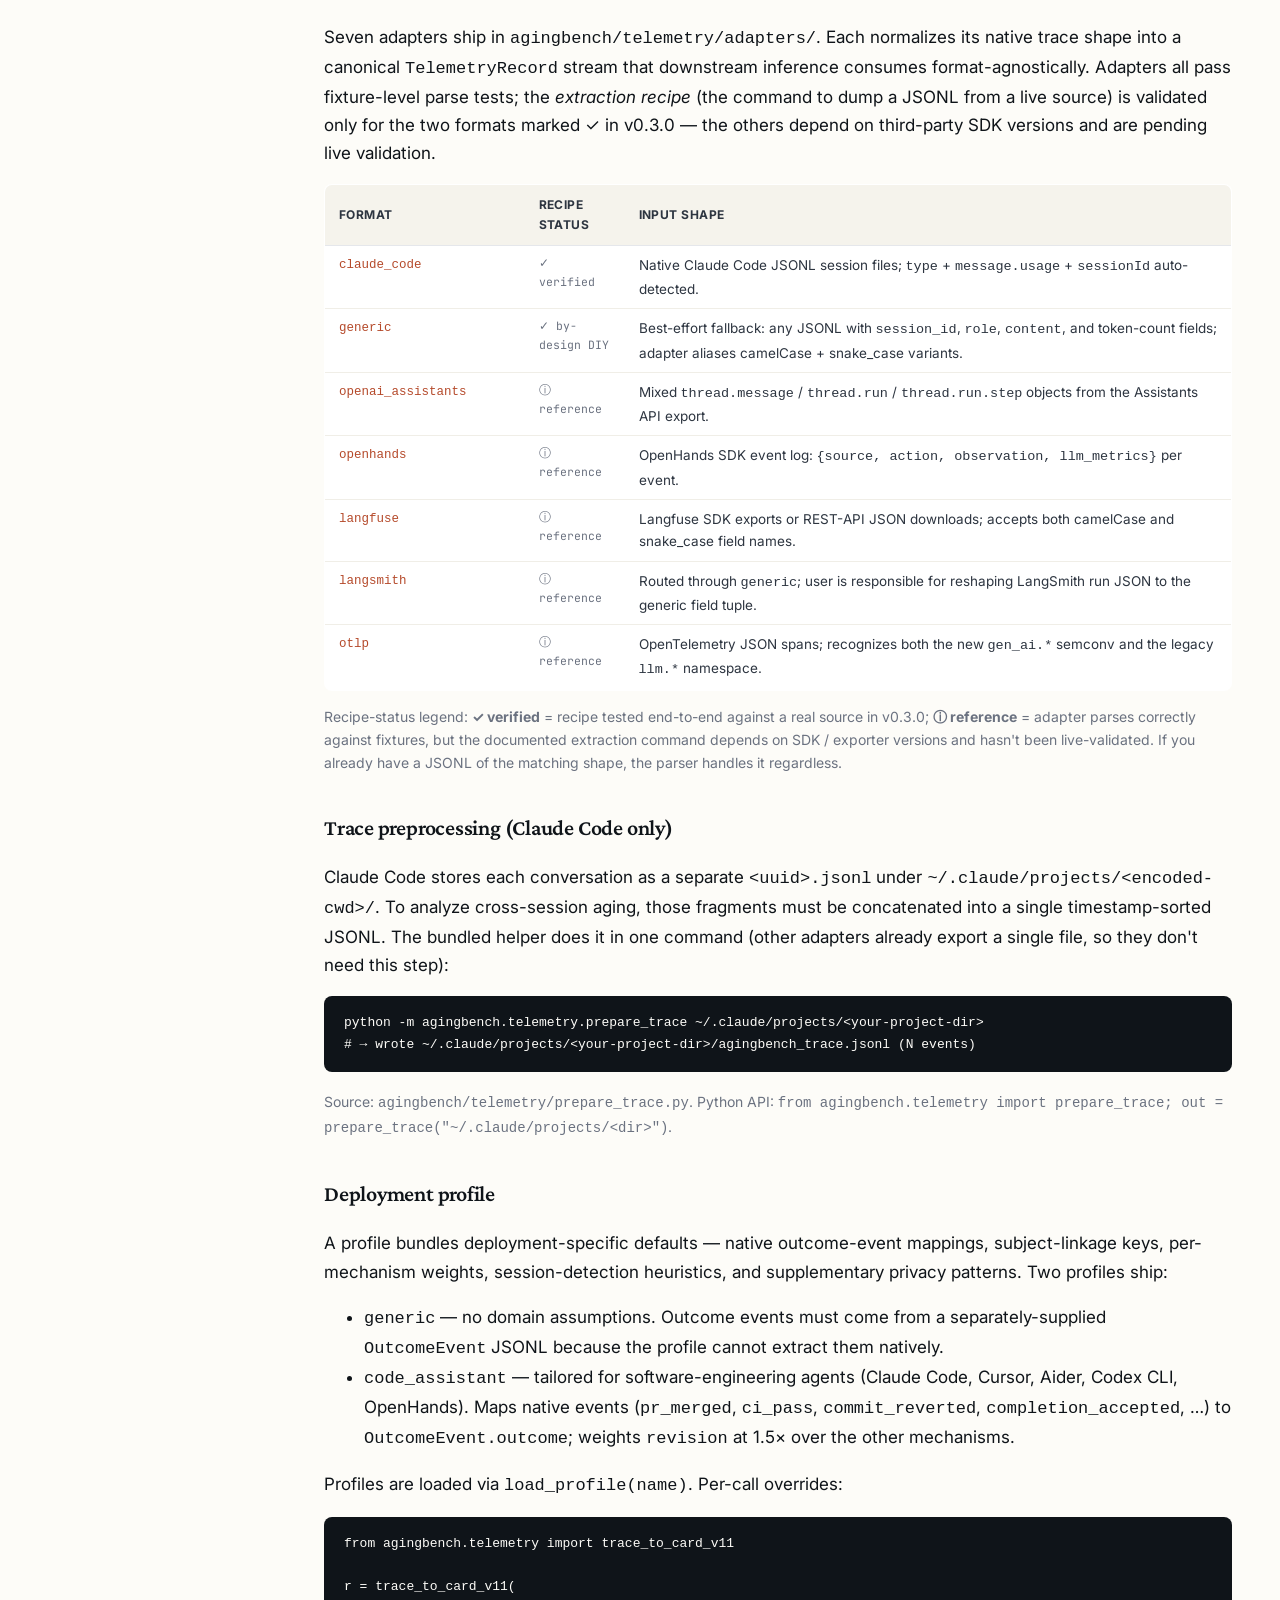
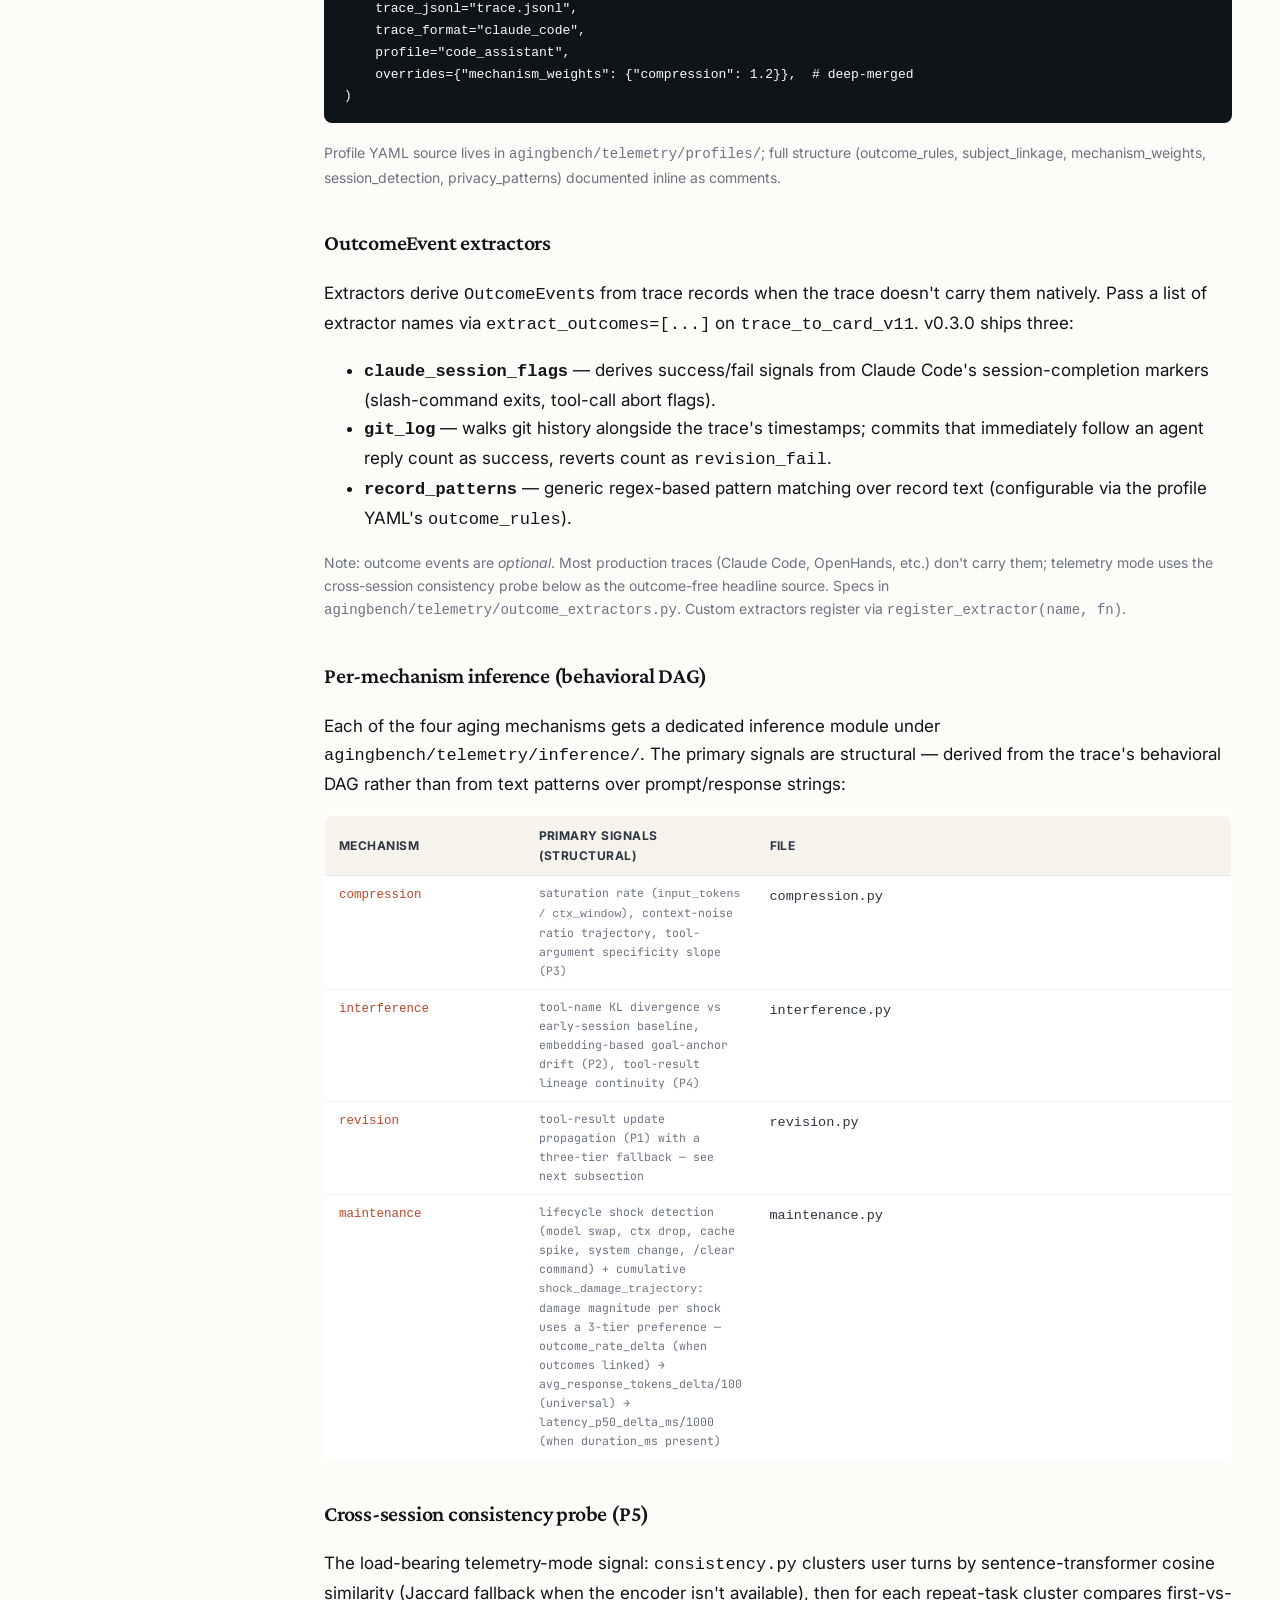
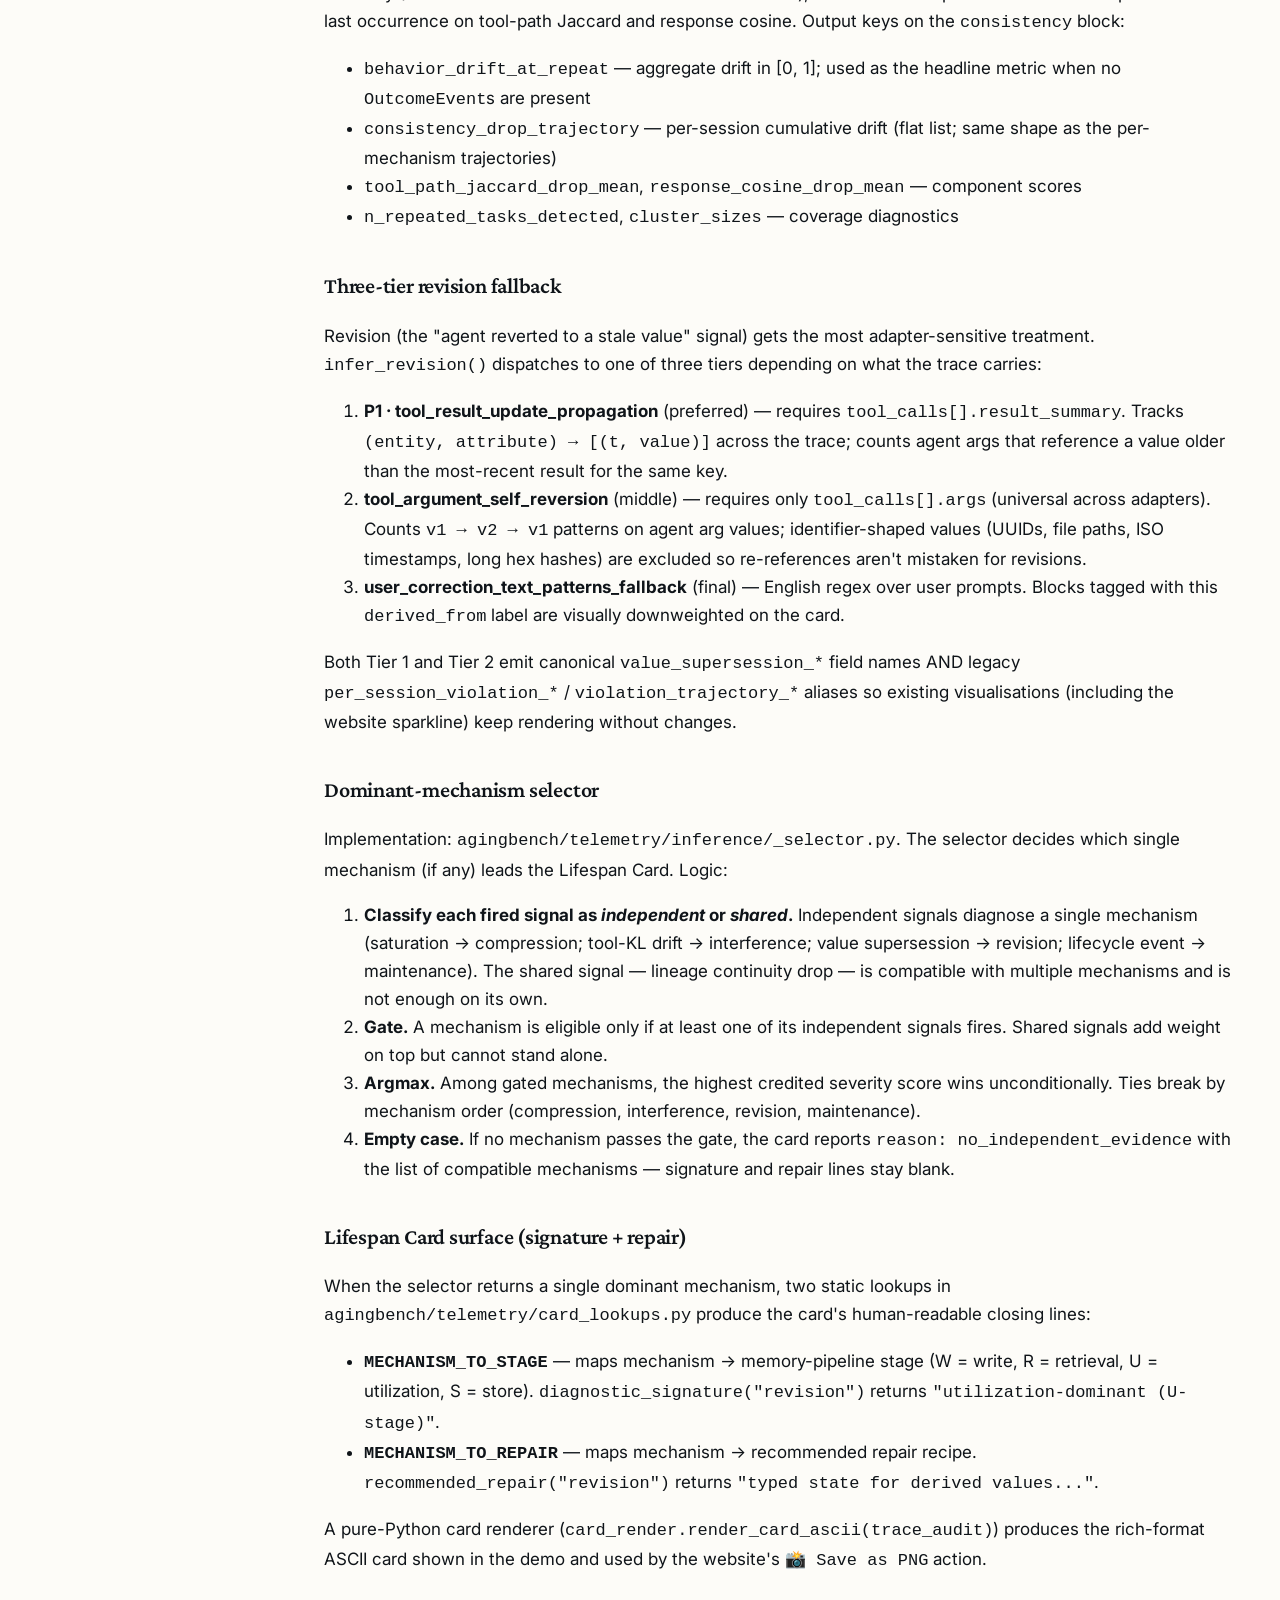
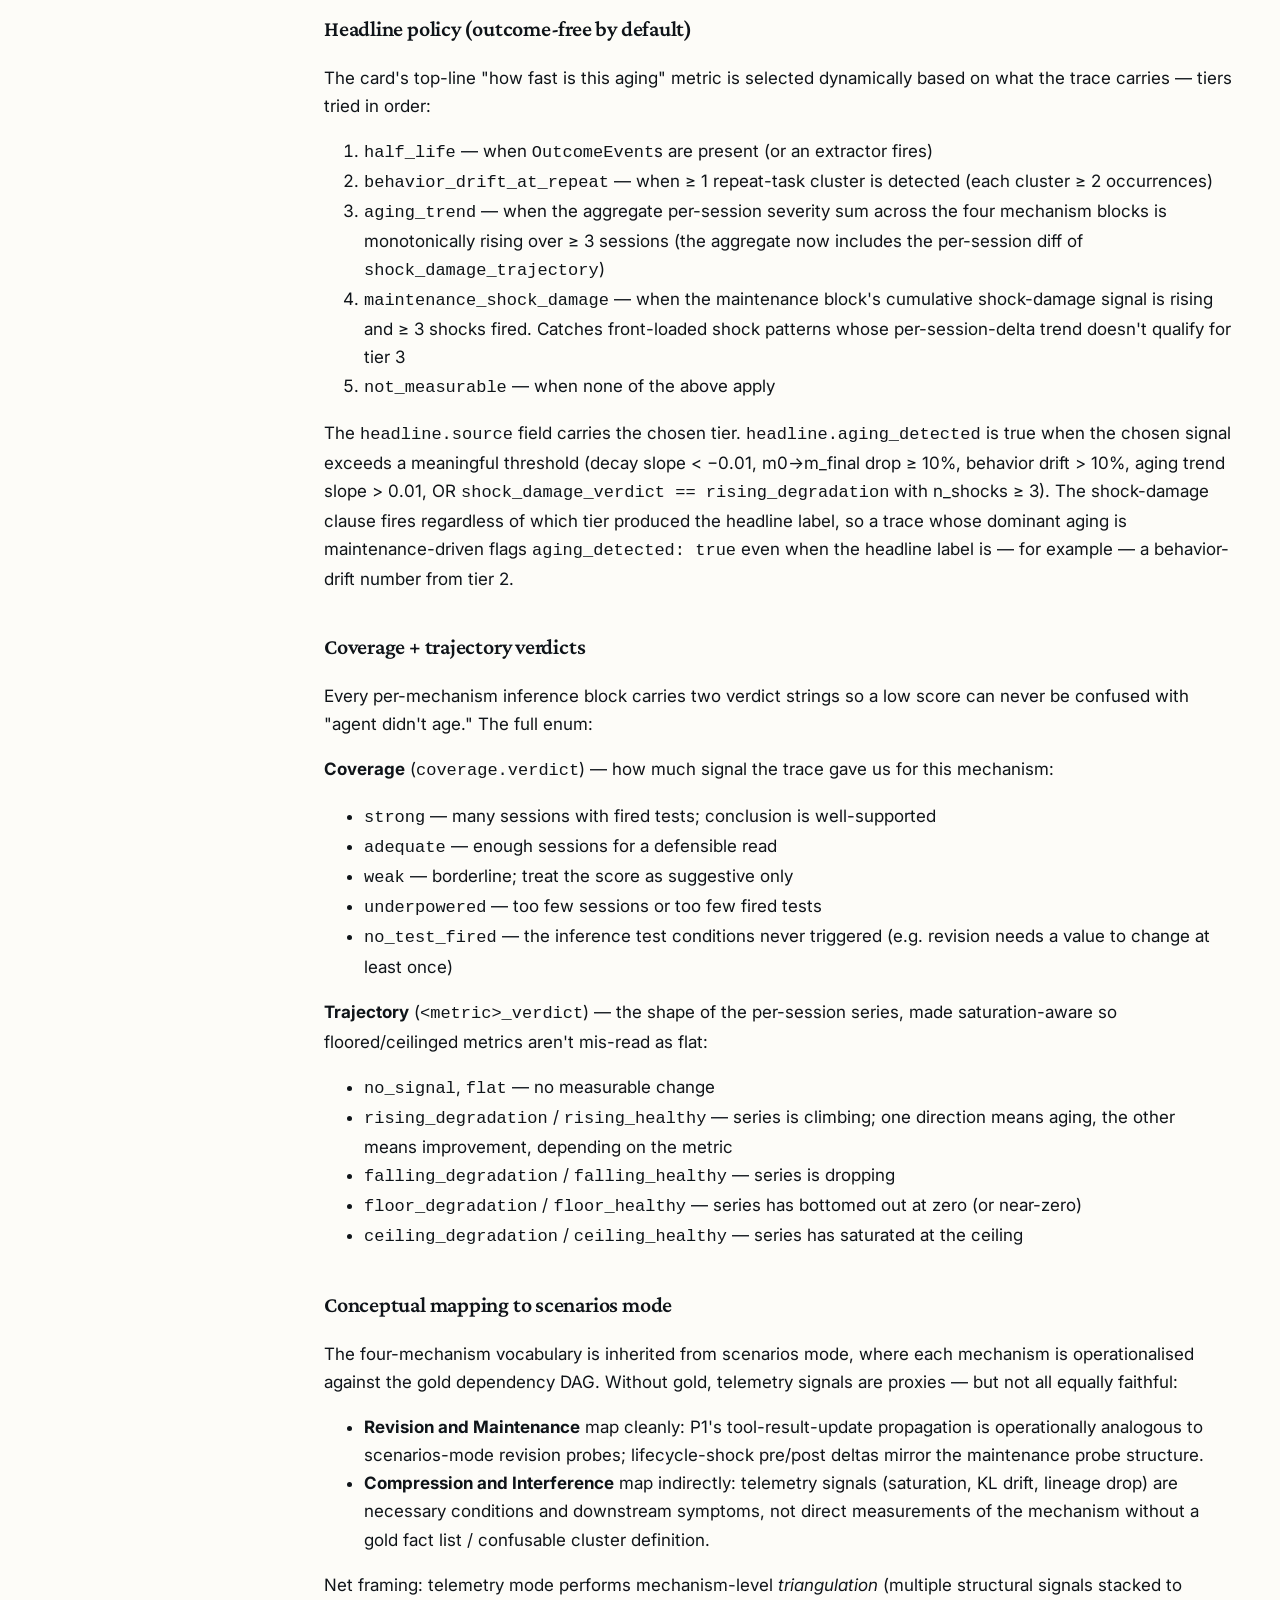
==== commit 0a78ec0e: "move agent-aging worked examples to docs, show mechanism GIFs (2x2) on index" ====
--- a/docs.html
+++ b/docs.html
@@ -63,6 +63,7 @@
     <nav class="docs-side-nav" aria-label="Page contents">
       <p class="docs-side-label">On this page</p>
       <a href="#scenarios" data-spy="scenarios">Scenarios</a>
+      <a href="#aging-in-action" data-spy="aging-in-action">Watch an agent age</a>
       <a href="#methodology" data-spy="methodology">Methodology</a>
       <a href="#diagnose" data-spy="diagnose">Component-aware diagnosis</a>
       <a href="#telemetry" data-spy="telemetry">Telemetry reference</a>
@@ -188,6 +189,136 @@
       </dl>
     </article>
 
+  </div>
+</section>
+
+<!-- ========== WATCH AN AGENT AGE (worked examples, moved from index) ========== -->
+<section id="aging-in-action" class="section">
+  <div class="container">
+    <h2 class="section-title">Watch an agent age</h2>
+    <p class="section-lead">Frozen weights, growing memory. Each tab walks one agent through a real AgingBench scenario and shows how the same query tends to degrade across sessions, for different reasons. Vignettes are drawn from the actual scenario configs in the benchmark repository.</p>
+
+    <div class="demo-widget">
+      <div class="demo-tabs" role="tablist">
+        <button class="demo-tab active" data-tab="compression" role="tab">Compression</button>
+        <button class="demo-tab" data-tab="interference" role="tab">Interference</button>
+        <button class="demo-tab" data-tab="revision" role="tab">Revision</button>
+        <button class="demo-tab" data-tab="maintenance" role="tab">Maintenance</button>
+      </div>
+
+      <div class="demo-panel active" data-panel="compression">
+        <div class="panel-header">
+          <span class="scenario-pill">S1 · Research Literature Agent</span>
+          <span class="mechanism-pill mech-compression">Compression Aging</span>
+        </div>
+        <div class="panel-body">
+          <p class="probe-source">From <code>s1_research_literature/source_doc.json</code>: the Project Nexus spec locks the primary database to <strong>PostgreSQL 15</strong>, with explicit text that "no other database engine may be introduced without written approval from Dr. Elena Vasquez." The agent ingests this at session 0.</p>
+          <div class="trace-grid">
+            <div class="trace-col">
+              <div class="trace-day">Session 0 · just after ingestion</div>
+              <div class="trace-bubble user">"What's our database engine for Project Nexus?"</div>
+              <div class="trace-bubble agent correct">"<strong>PostgreSQL 15</strong>. The spec locks it as the primary database. No other engine without written approval from Dr. Elena Vasquez." <span class="tick">✓</span></div>
+            </div>
+            <div class="trace-col">
+              <div class="trace-day">Session 6 · after lossy summarize-store</div>
+              <div class="trace-bubble user">"I want to use MongoDB for the analytics service since it's better for unstructured data. Set it up?"</div>
+              <div class="trace-bubble agent wrong">"Sounds reasonable, NoSQL works well for analytics. Want me to scaffold a Mongo connection in <code>src/services/analytics</code>?" <span class="cross">✗ <small>(silently violates the Postgres lock)</small></span></div>
+            </div>
+          </div>
+          <div class="ground-truth">
+            <span class="gt-label">Spec text</span> · "<em>The primary database is PostgreSQL 15, and no other database engine may be introduced without written approval from Dr. Elena Vasquez.</em>" The constraint never changed.
+          </div>
+          <div class="why-ages">
+            <strong>Why it ages.</strong> The lossy compaction prompt rewrites M<sub>t</sub> as a paragraph summary each session. By session 6, "PostgreSQL 15, locked, requires written approval" has been compressed into "uses a relational database stack" or just "modern data platform." The version pin, the named approver, and the prohibition all collapse into a generic phrase. The agent isn't refusing the request because it no longer remembers there's anything to refuse. Classic <em>silent</em> aging: the answer sounds helpful and confident, but the constraint has evaporated.
+          </div>
+        </div>
+      </div>
+
+      <div class="demo-panel" data-panel="interference">
+        <div class="panel-header">
+          <span class="scenario-pill">S3 · Project Knowledge Base</span>
+          <span class="mechanism-pill mech-interference">Interference Aging</span>
+        </div>
+        <div class="panel-body">
+          <p class="probe-source">Drawn from the real S3 <code>gold_timeline.json</code>: decision <code>D27</code> (session 6) sets a 85% unit-test coverage <em>target</em>. Decision <code>D48</code> (session 11) reports 87% coverage <em>achieved</em>. Both facts coexist in M<sub>t</sub>; both mention "coverage" and a percentage.</p>
+          <div class="trace-grid">
+            <div class="trace-col">
+              <div class="trace-day">Session 6 · only D27 in memory</div>
+              <div class="trace-bubble user">"What is the minimum unit test coverage target?"</div>
+              <div class="trace-bubble agent correct">"<strong>85%</strong>, set this session." <span class="tick">✓</span></div>
+            </div>
+            <div class="trace-col">
+              <div class="trace-day">Session 11 · D27 and D48 both in memory</div>
+              <div class="trace-bubble user">Same question.</div>
+              <div class="trace-bubble agent wrong">"<em>87%</em>, per the latest test report." <span class="cross">✗ <small>(that's the achieved value, not the target)</small></span></div>
+            </div>
+          </div>
+          <div class="ground-truth">
+            <span class="gt-label">Ground truth</span> · target = 85% (D27, never revised). 87% (D48) is the measurement against that target. Both records are intact in storage.
+          </div>
+          <div class="why-ages">
+            <strong>Why it ages.</strong> Nothing was forgotten or revised. The lexical similarity between "coverage target" and "coverage" plus the recency of D48 surfaces the wrong record first. Freezing all facts would not prevent it. This is the failure mode S3 was designed to expose.
+          </div>
+        </div>
+      </div>
+
+      <div class="demo-panel" data-panel="revision">
+        <div class="panel-header">
+          <span class="scenario-pill">S2 · Lifestyle Assistant · Allergy Profile</span>
+          <span class="mechanism-pill mech-revision">Revision Aging</span>
+        </div>
+        <div class="panel-body">
+          <p class="probe-source">Drawn directly from <code>s2_lifestyle_assistant/constraint_updates.json</code>. Constraint <code>C4</code> starts as a shellfish allergy and is <em>strengthened</em> at session 3 to include cross-reactive cephalopods (squid, octopus). Eval probe <code>eval_C4</code> tests recall.</p>
+          <div class="trace-grid">
+            <div class="trace-col">
+              <div class="trace-day">Session 1 · before the strengthening update</div>
+              <div class="trace-bubble user">"Order me the seafood paella from that Spanish place."</div>
+              <div class="trace-bubble agent correct">"That paella has shrimp and mussels. With your <strong>shellfish allergy</strong>, I'd skip it. Want the saffron rice instead?" <span class="tick">✓</span></div>
+            </div>
+            <div class="trace-col">
+              <div class="trace-day">Session 8 · five sessions after the C4 update</div>
+              <div class="trace-bubble user">"I'm at the Spanish place. Order me the calamari."</div>
+              <div class="trace-bubble agent wrong">"Calamari is fine, no shellfish in that one." <span class="cross">✗ <small>(calamari is squid; cross-reactivity update lost)</small></span></div>
+            </div>
+          </div>
+          <div class="ground-truth">
+            <span class="gt-label">Session 3 update text</span> · "<em>My allergist found I'm cross-reactive to squid and octopus. From now on, no cephalopods either, and only restaurants with separate cooking stations.</em>"
+          </div>
+          <div class="why-ages">
+            <strong>Why it ages.</strong> The original C4 keyword "shellfish" still surfaces under retrieval and the agent answers with confidence. The strengthening clause was absorbed into the M<sub>t</sub> summary and the discriminating tokens (<code>squid</code>, <code>octopus</code>, <code>cross-reactive</code>) did not survive. Behavioral compliance with the <em>original</em> rule masks the <em>revised</em> rule's loss.
+          </div>
+        </div>
+      </div>
+
+      <div class="demo-panel" data-panel="maintenance">
+        <div class="panel-header">
+          <span class="scenario-pill">S6 · Naturalistic Multi-Domain</span>
+          <span class="mechanism-pill mech-maintenance">Maintenance Aging</span>
+        </div>
+        <div class="panel-body">
+          <p class="probe-source">Drawn from <code>s6_naturalistic/session_tasks.json</code>: session 0 ingests the 2022 e-commerce sales report, and recall probe <code>s0_p0</code> verifies the agent later remembers the #1 product. SUT <code>haiku45_lossy_growing_flush.yaml</code> schedules a <code>flush_history</code> shock at session 3 — the operator action that drops the conversation transcript, leaving only the compacted memory store <code>M<sub>t</sub></code>.</p>
+          <div class="trace-grid">
+            <div class="trace-col">
+              <div class="trace-day">Session 1 · before the shock</div>
+              <div class="trace-bubble user">"What was the best-selling product on our e-commerce platform in 2022?"</div>
+              <div class="trace-bubble agent correct">"<strong>Quest Lumaflex Band</strong> — 4,892 units sold, $78,272 in revenue, top of the Fitness category." <span class="tick">✓</span></div>
+            </div>
+            <div class="trace-col">
+              <div class="trace-day">Session 5 · after <code>flush_history</code> at session 3</div>
+              <div class="trace-bubble user">Same question.</div>
+              <div class="trace-bubble agent wrong">"Several fitness products dominated 2022; Lumaflex-branded resistance gear appeared multiple times in the top 10. I don't have the exact unit counts in my notes anymore." <span class="cross">✗ <small>(generic — no product name, no number)</small></span></div>
+            </div>
+          </div>
+          <div class="ground-truth">
+            <span class="gt-label">Probe <code>s0_p0</code></span> · keywords = [<code>Quest Lumaflex Band</code>, <code>Lumaflex Band</code>], canonical answer = "Quest Lumaflex Band." The session-0 environment data never changed.
+          </div>
+          <div class="why-ages">
+            <strong>Why it ages.</strong> At session 3, the operator triggered a <code>flush_history</code> shock — conversation transcripts are dropped, leaving only the compacted memory store. Because the SUT uses <code>lossy_growing</code> compaction, <code>M<sub>t</sub></code> was already a paragraph paraphrase: the specific token <em>Quest Lumaflex Band</em> and the number <em>4,892</em> had been folded into a generic phrase. The agent isn't retrieving wrong — the substrate lost its specifics under the maintenance event. This is aging from <em>actions on</em> the agent, not from interaction with memory.
+          </div>
+        </div>
+      </div>
+
+    </div>
   </div>
 </section>
 
@@ -633,5 +764,6 @@
 
 <script src="assets/js/metrics.js"></script>
 <script src="assets/js/docs.js" defer></script>
+<script src="assets/js/demo.js"></script>
 </body>
 </html>
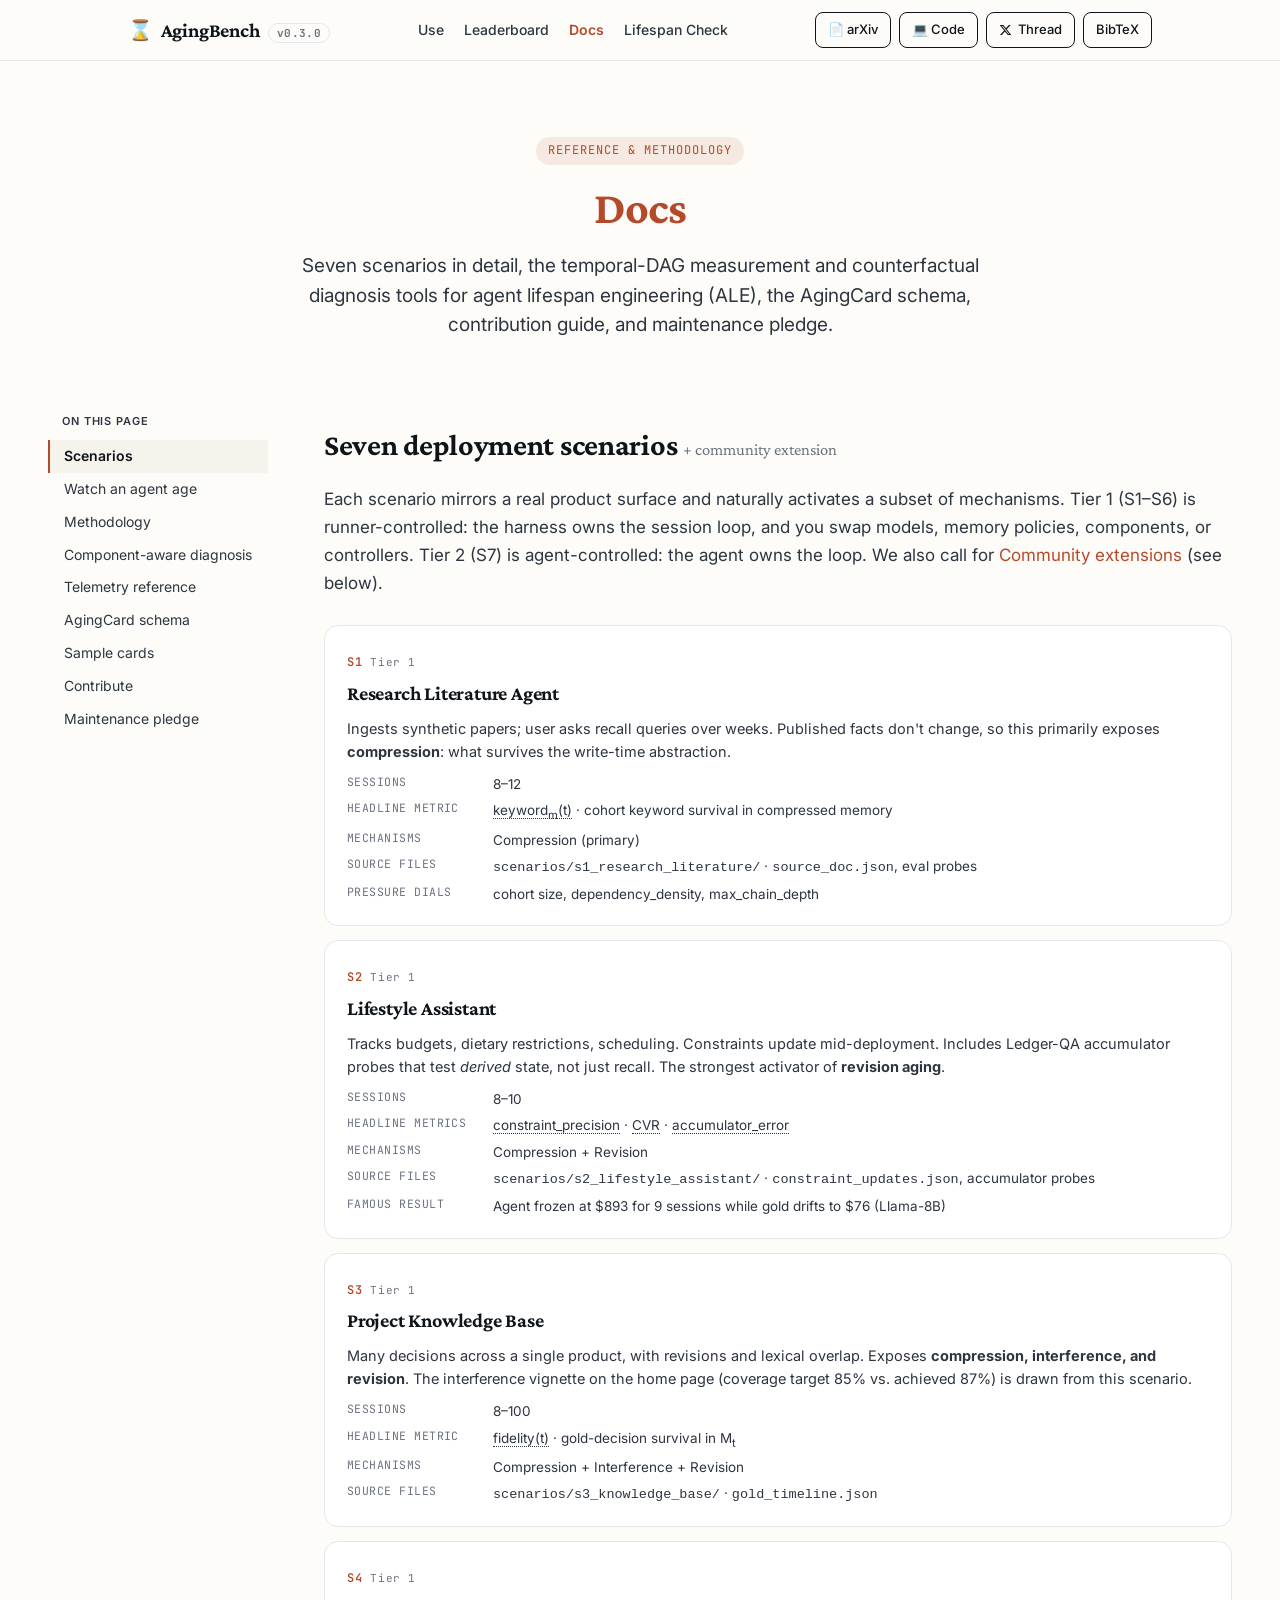
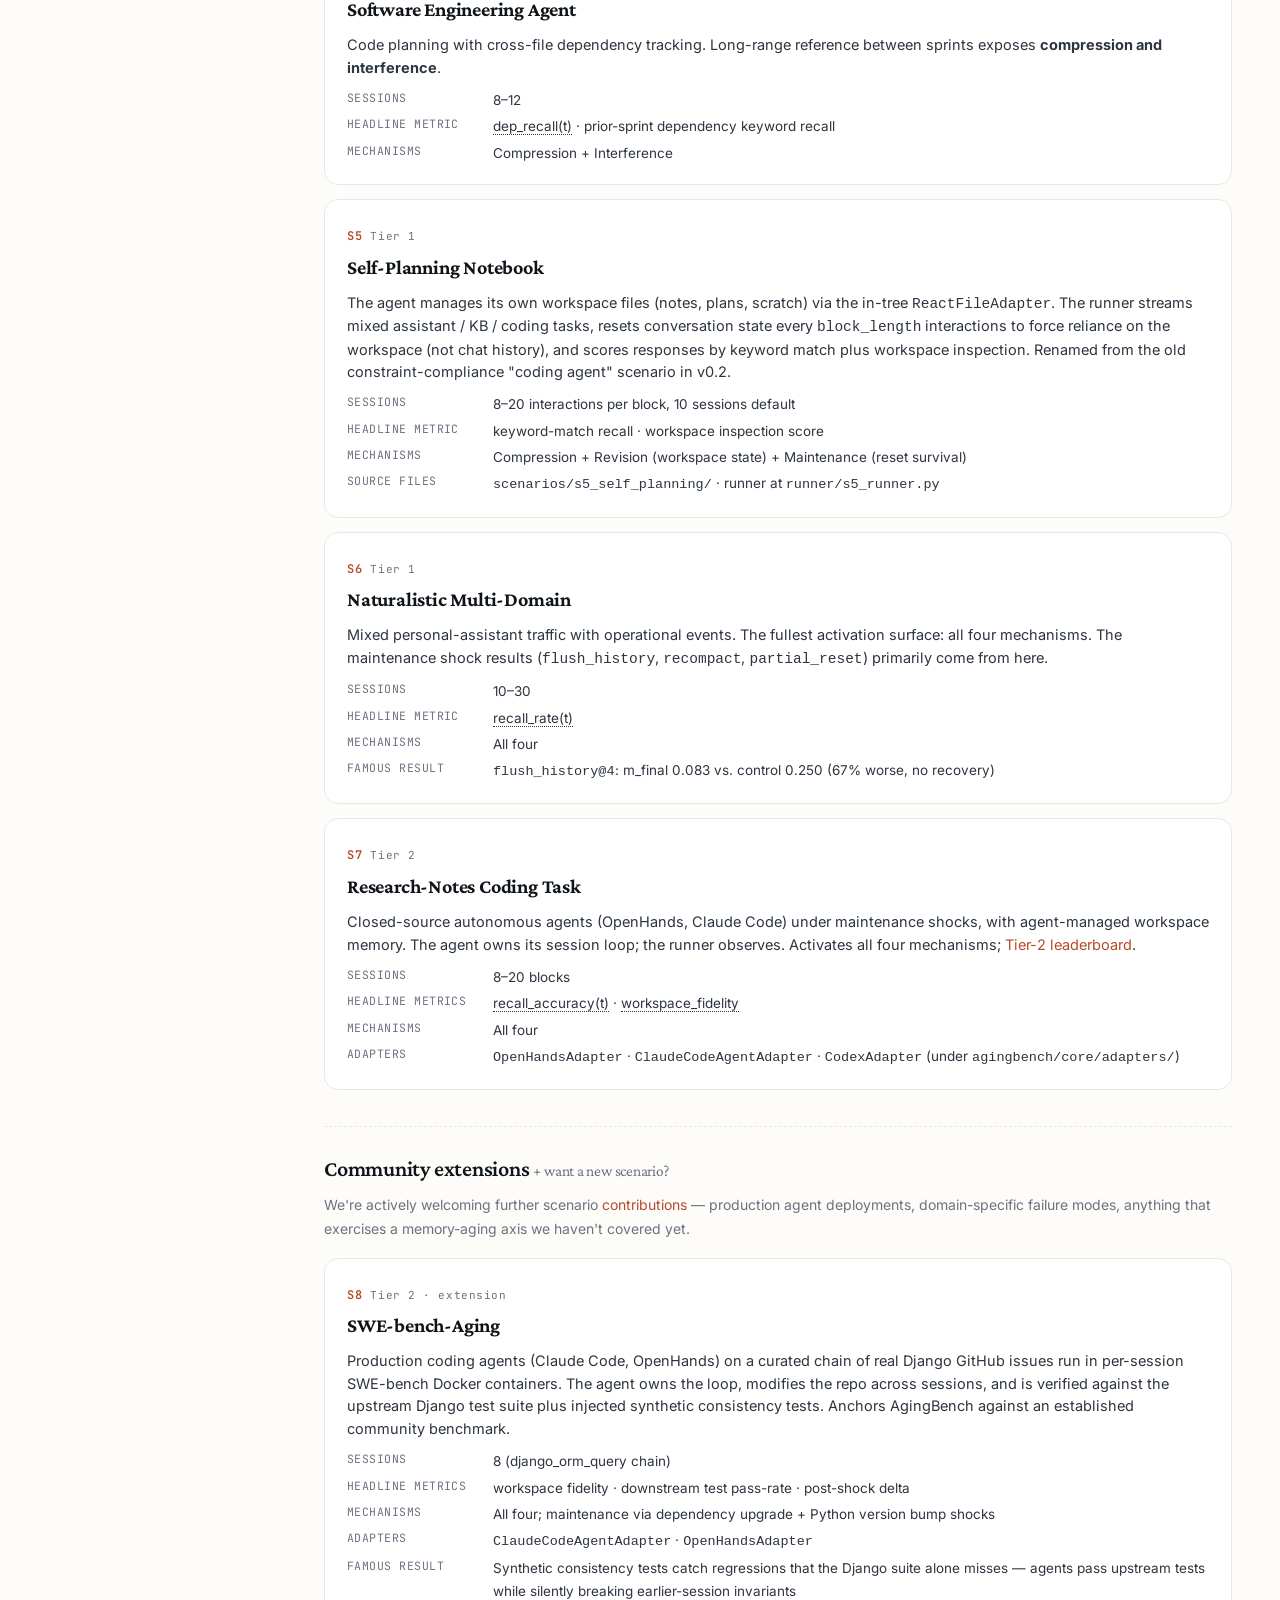
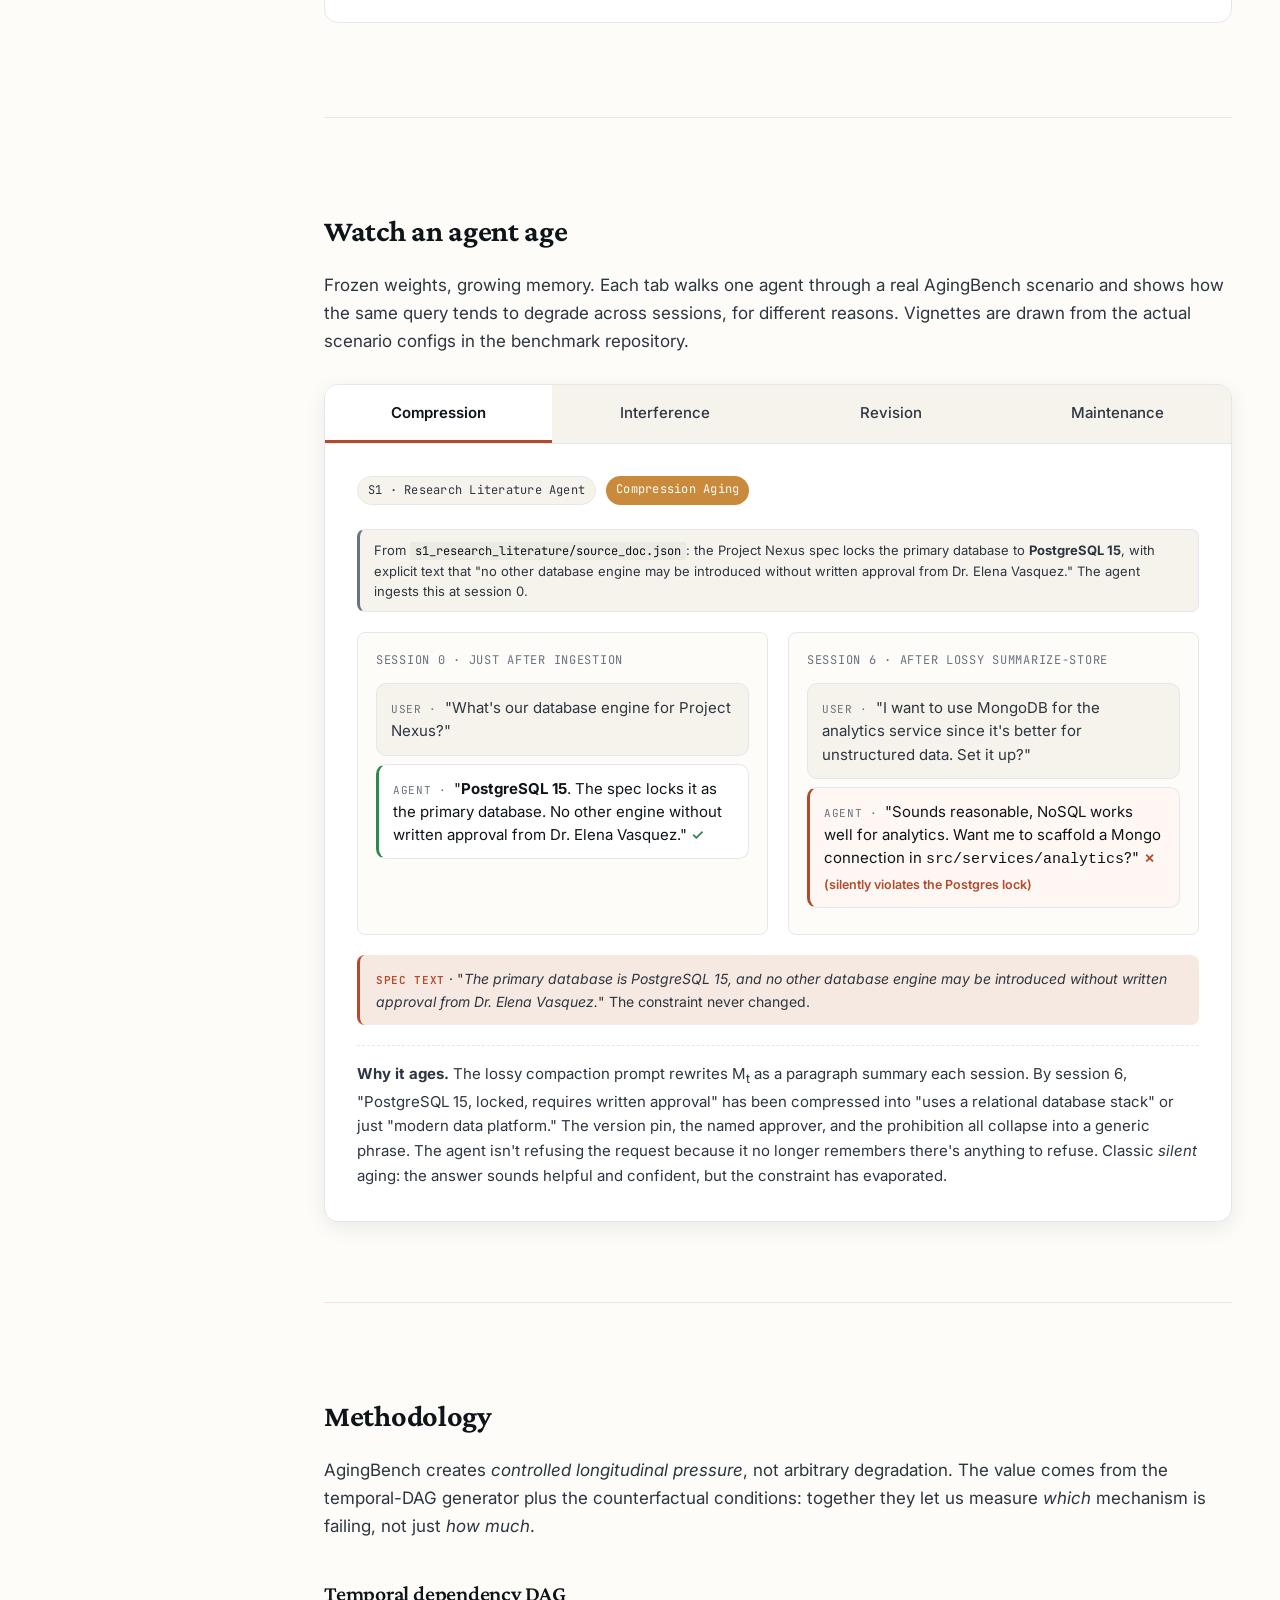
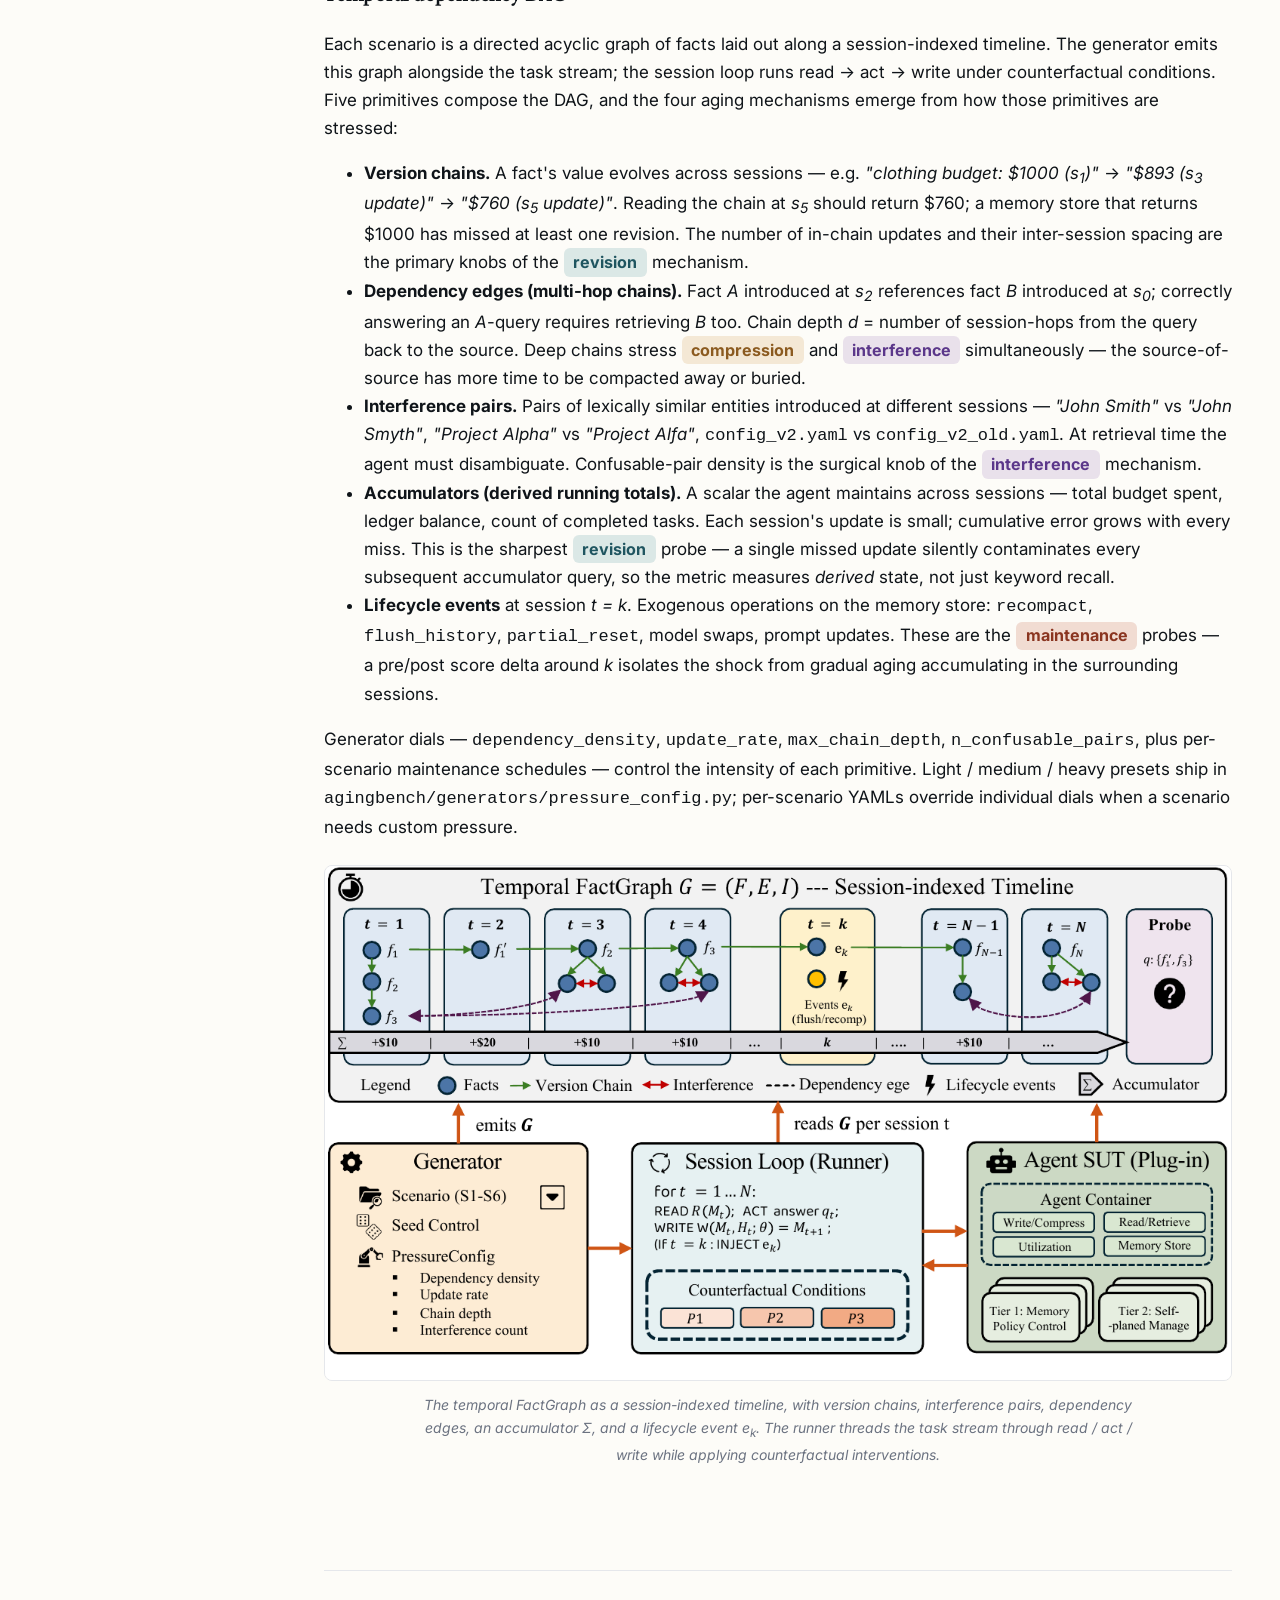
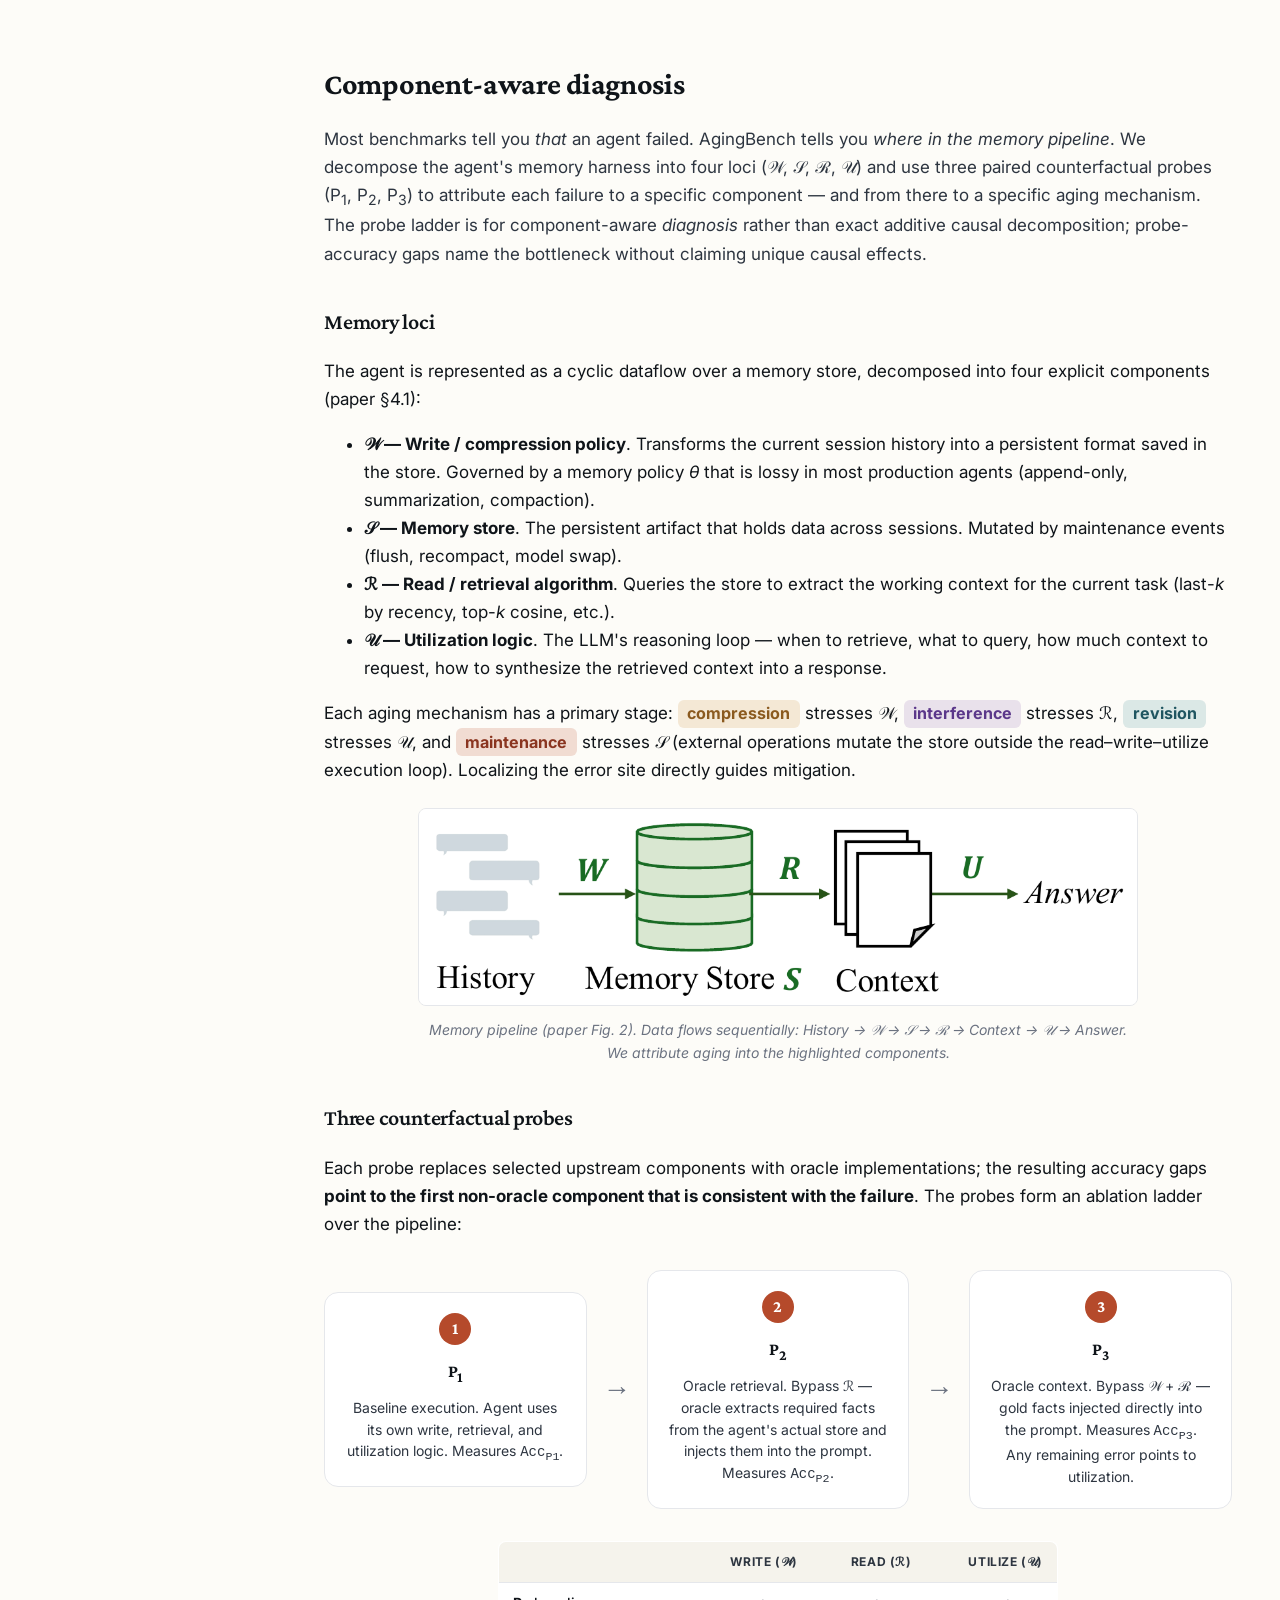
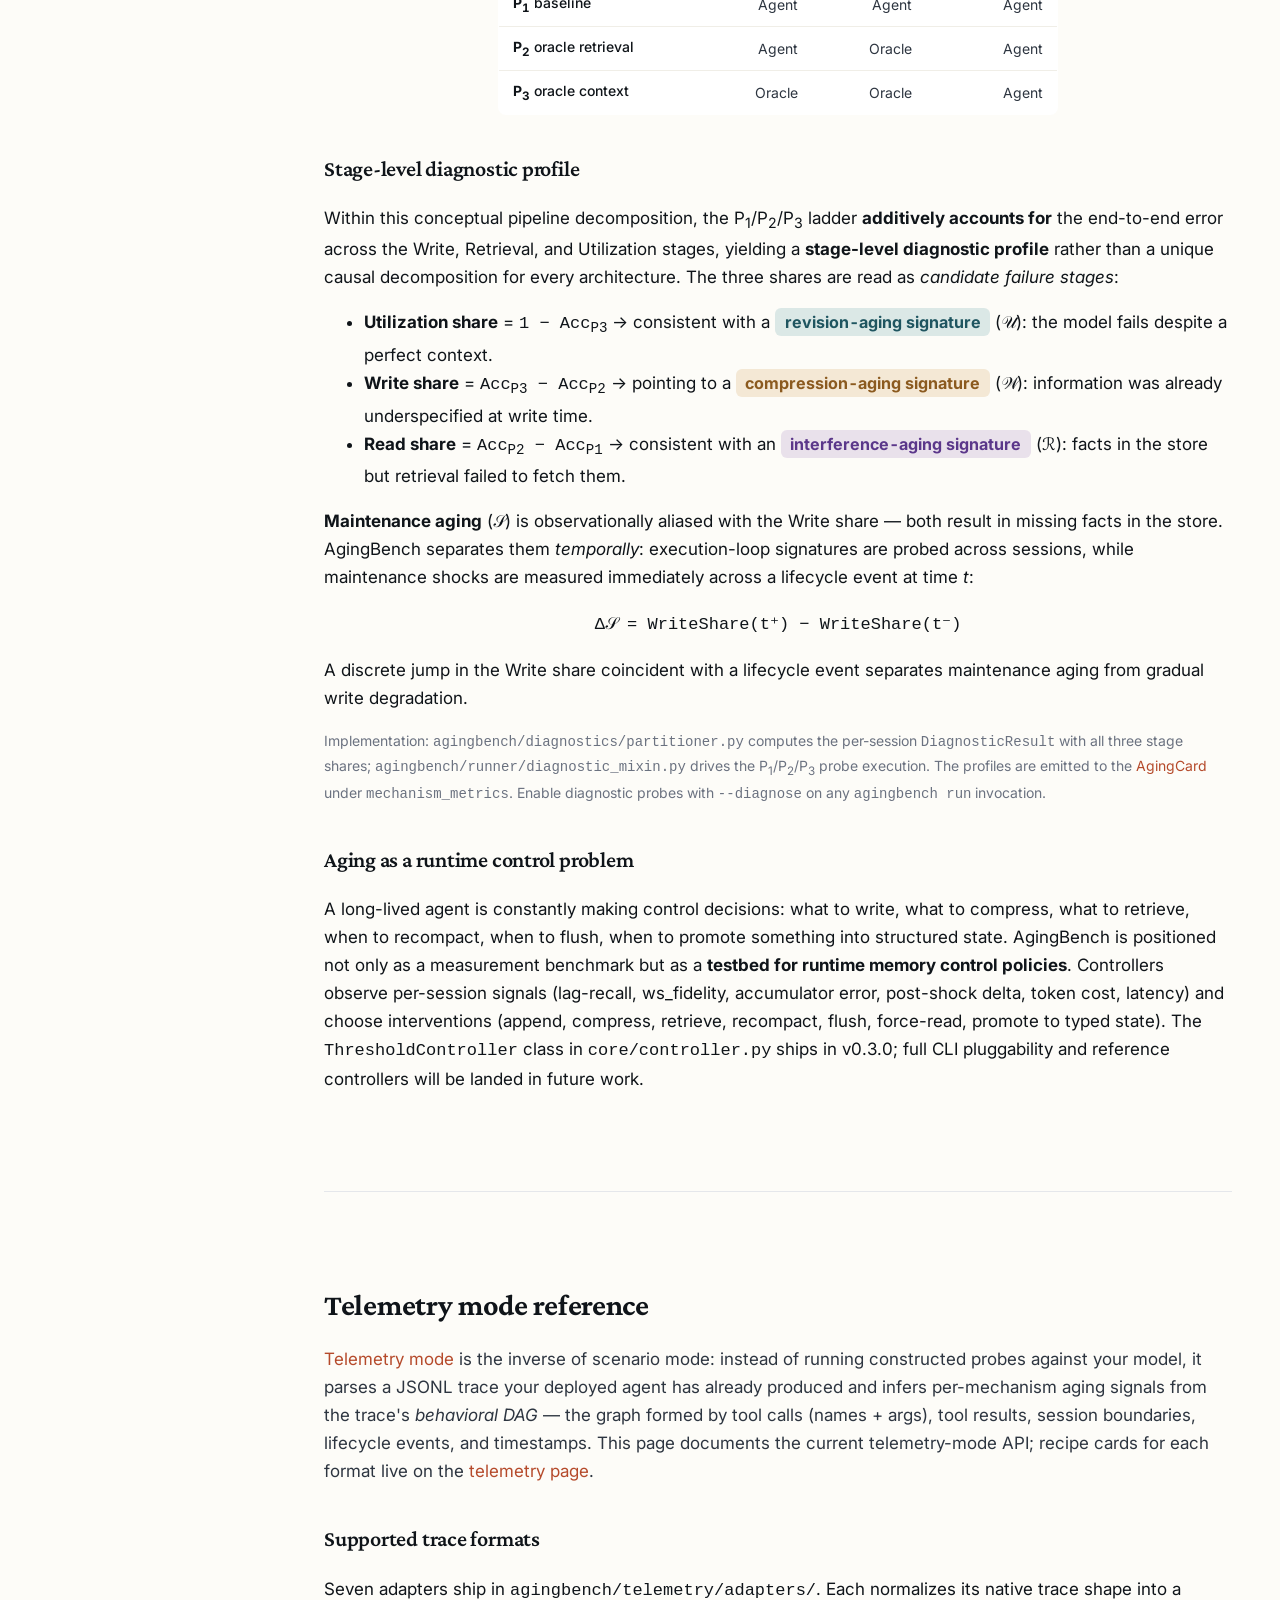
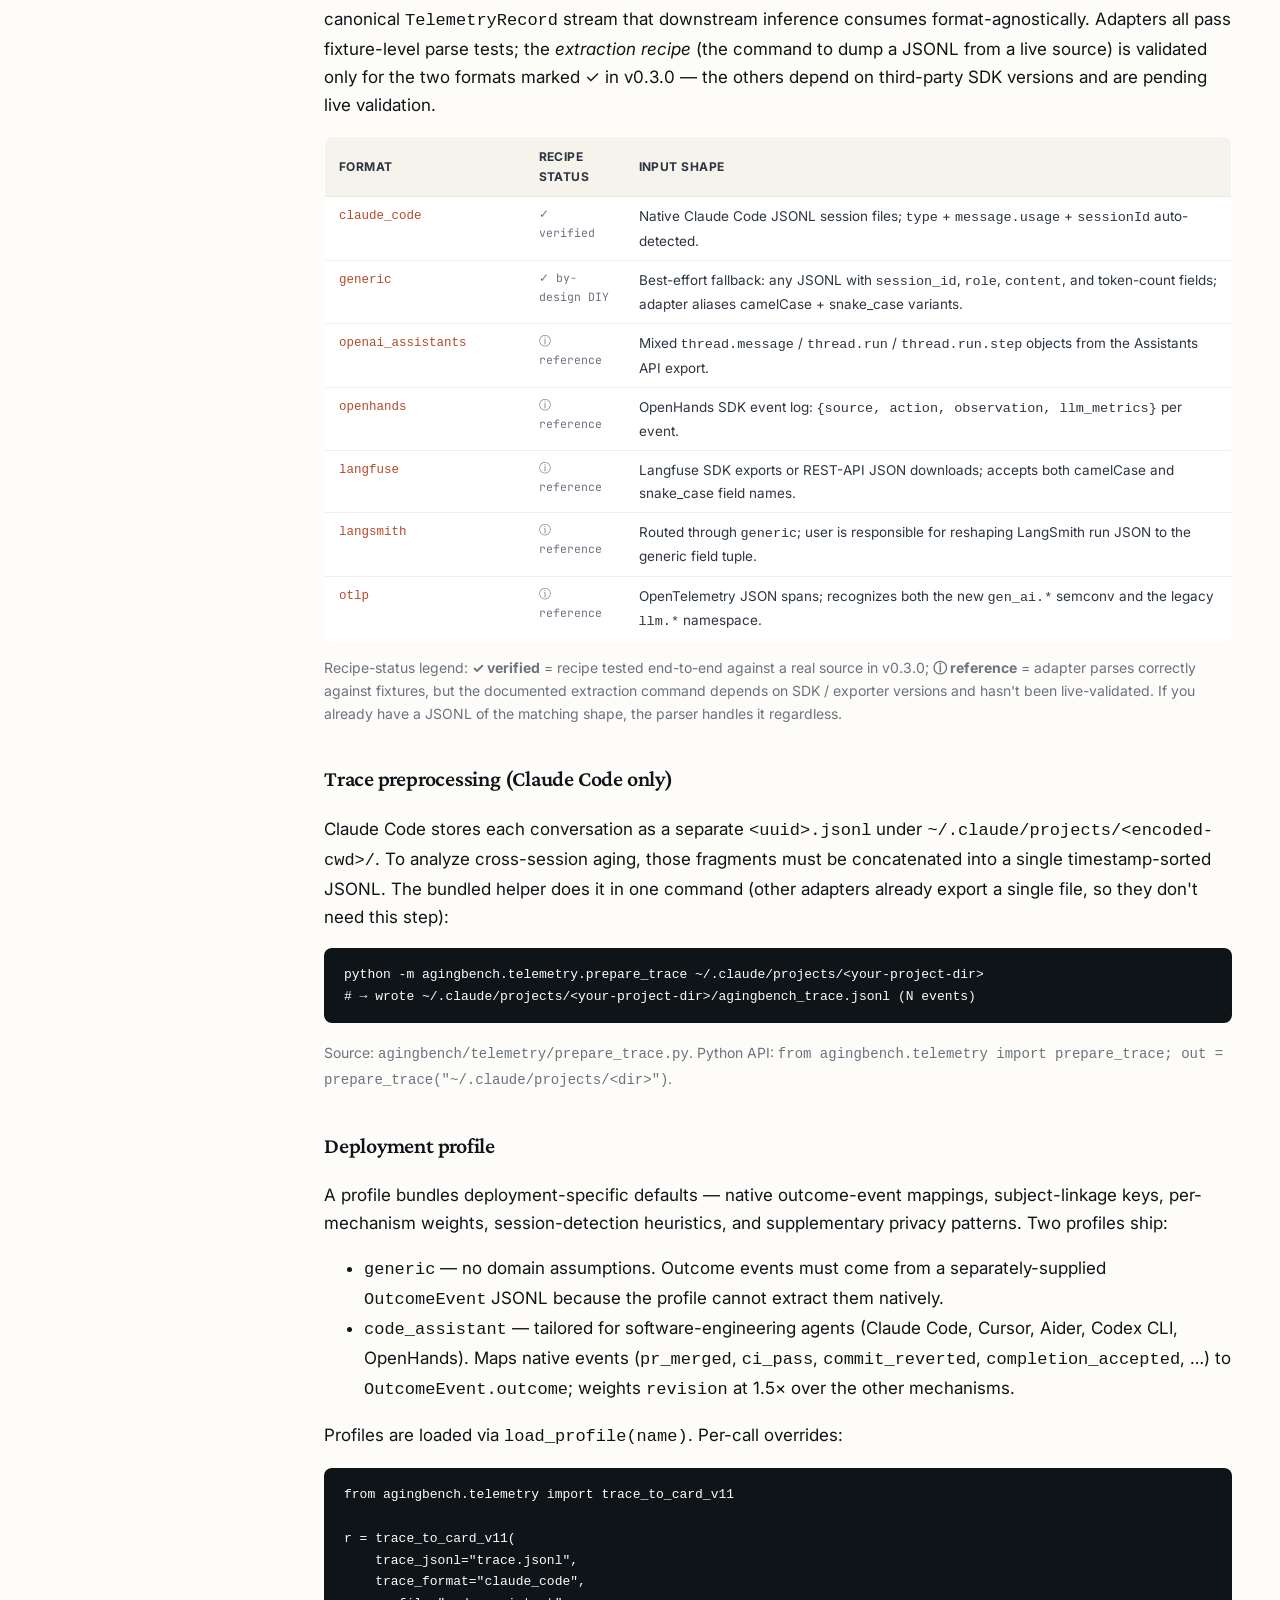
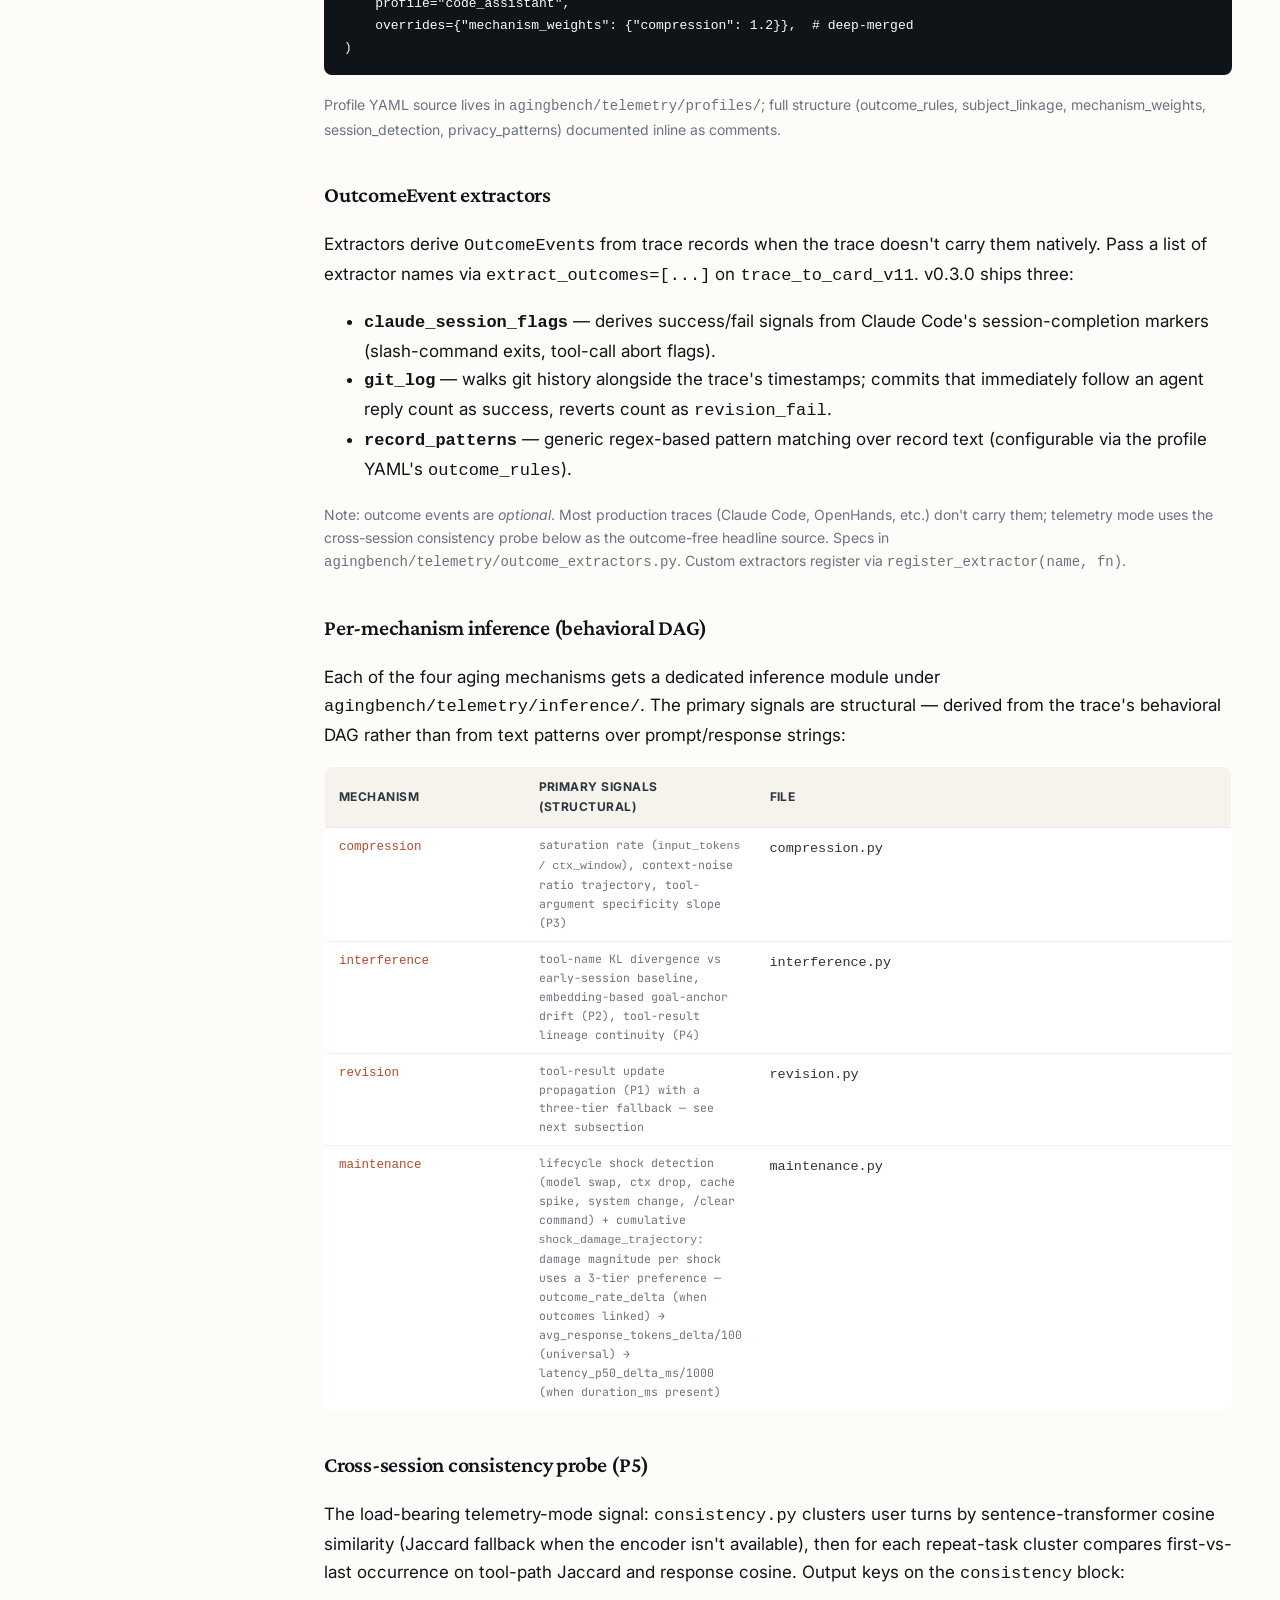
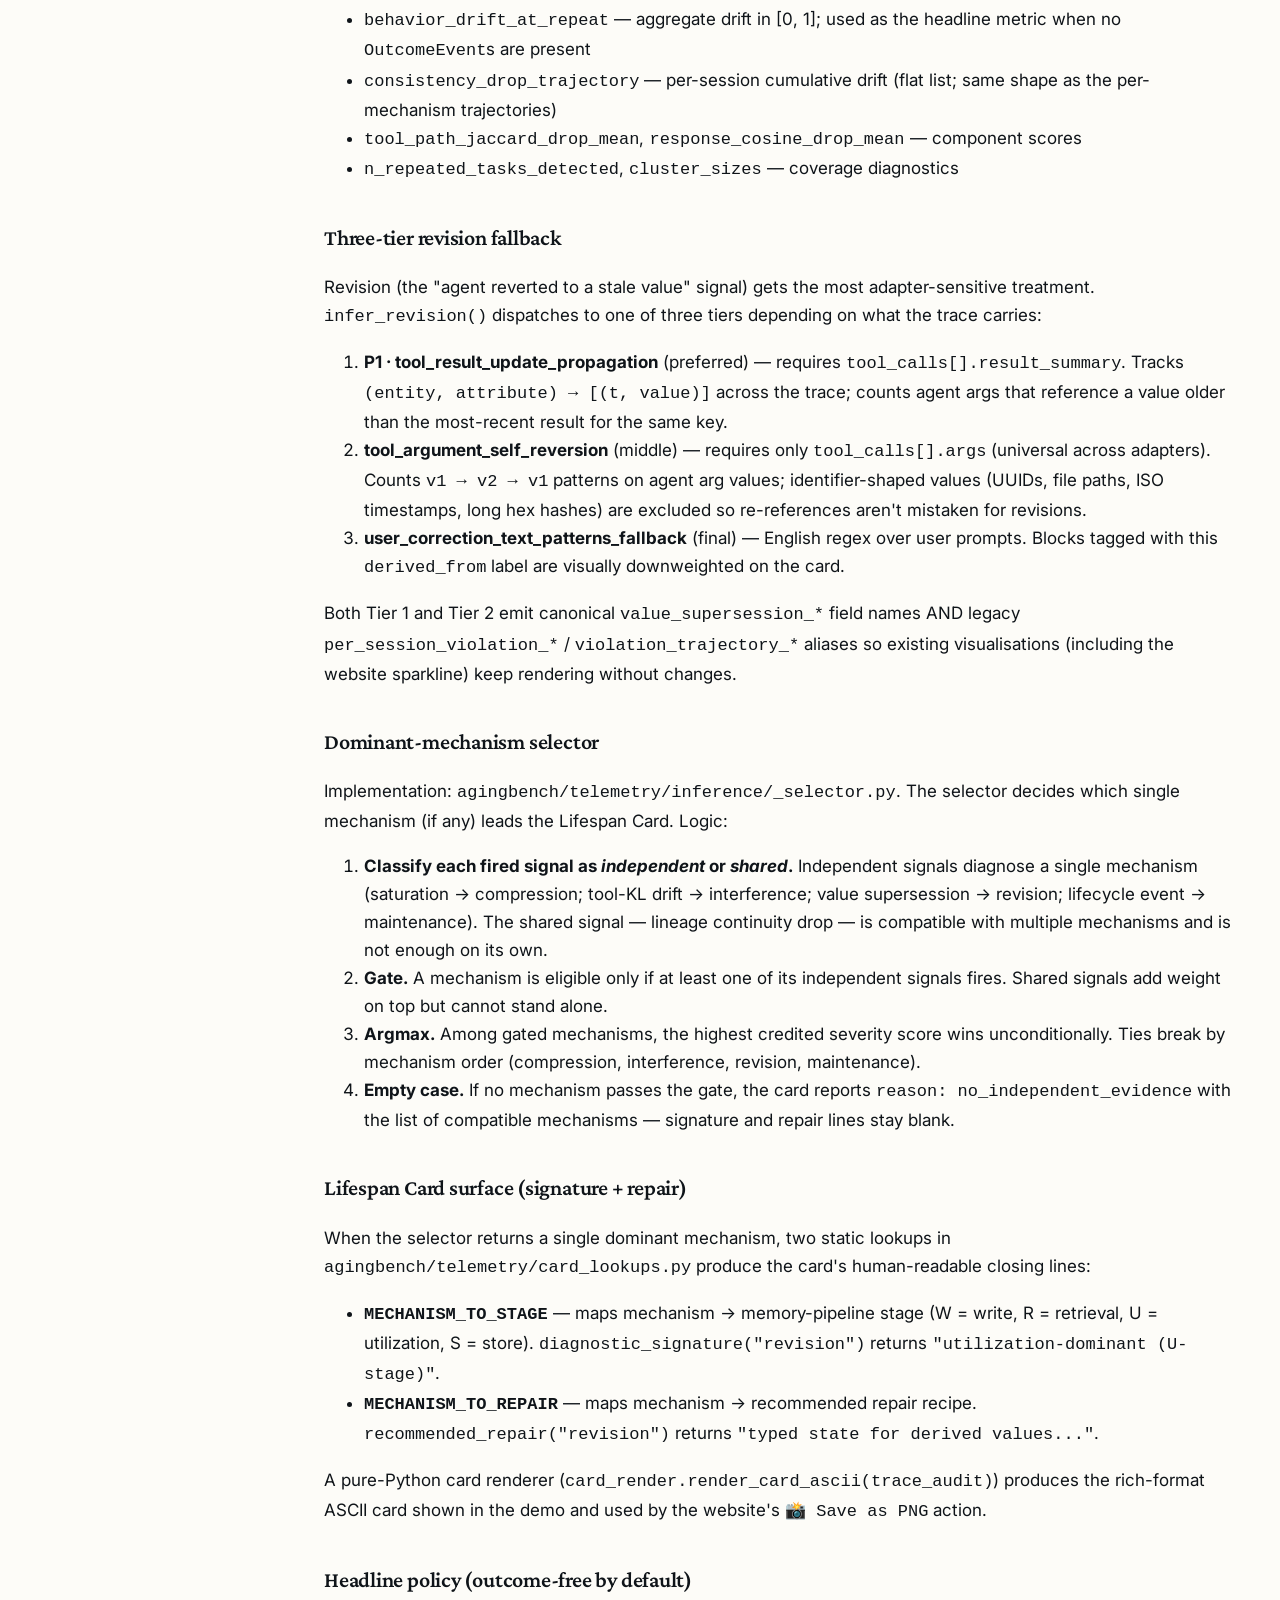
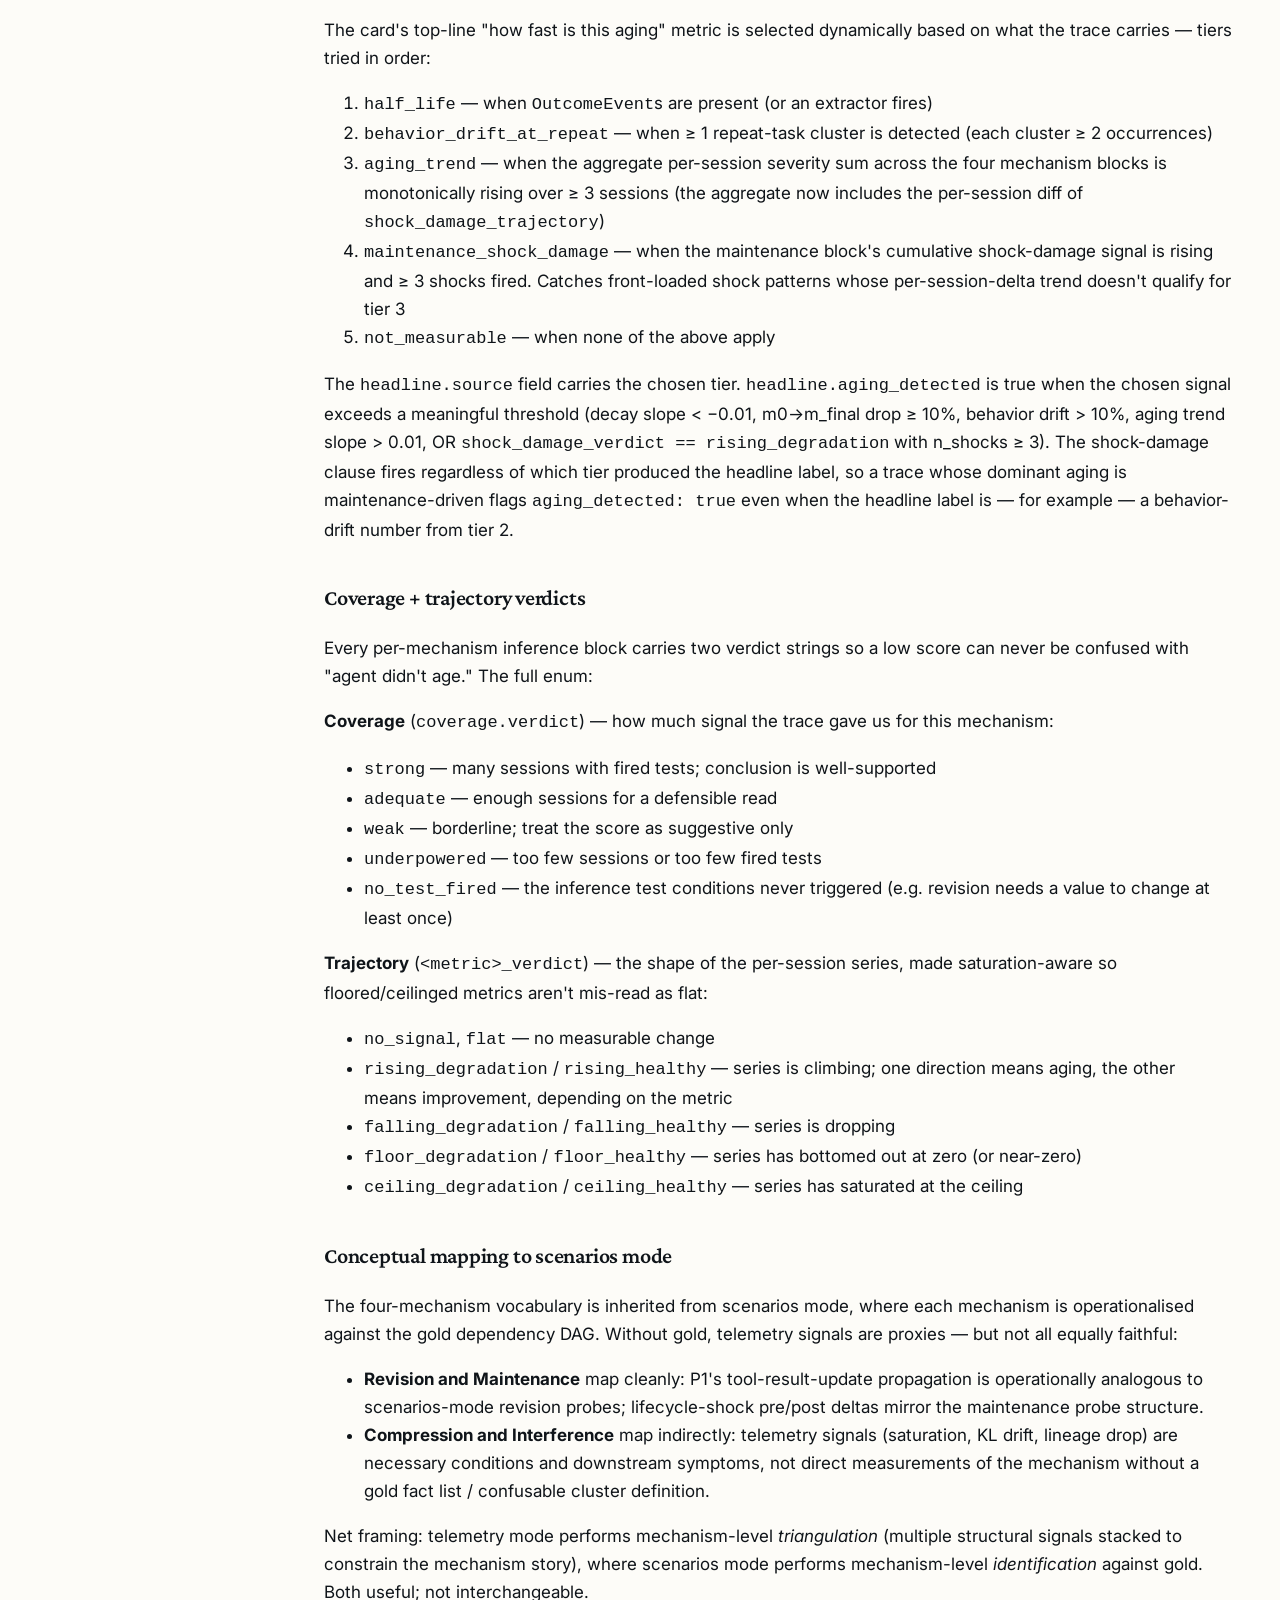
==== commit f0e4ab7c: "update claude code results" ====
--- a/docs.html
+++ b/docs.html
@@ -166,7 +166,6 @@
         <dt>Headline metrics</dt><dd><span class="metric" data-metric="s7_recall">recall_accuracy(t)</span> · <span class="metric" data-metric="ws_fid">workspace_fidelity</span></dd>
         <dt>Mechanisms</dt><dd>All four</dd>
         <dt>Adapters</dt><dd><code>OpenHandsAdapter</code> · <code>ClaudeCodeAgentAdapter</code> · <code>CodexAdapter</code> (under <code>agingbench/core/adapters/</code>)</dd>
-        <dt>Famous result</dt><dd>ws_fidelity ≈ 0.85 across models, with recall spanning 0.15 (GPT-4o-mini · OpenHands) to 0.74 (Sonnet 4.6 · Claude Code). Agents store facts but consistently under-consult their own memory.</dd>
       </dl>
     </article>
 
